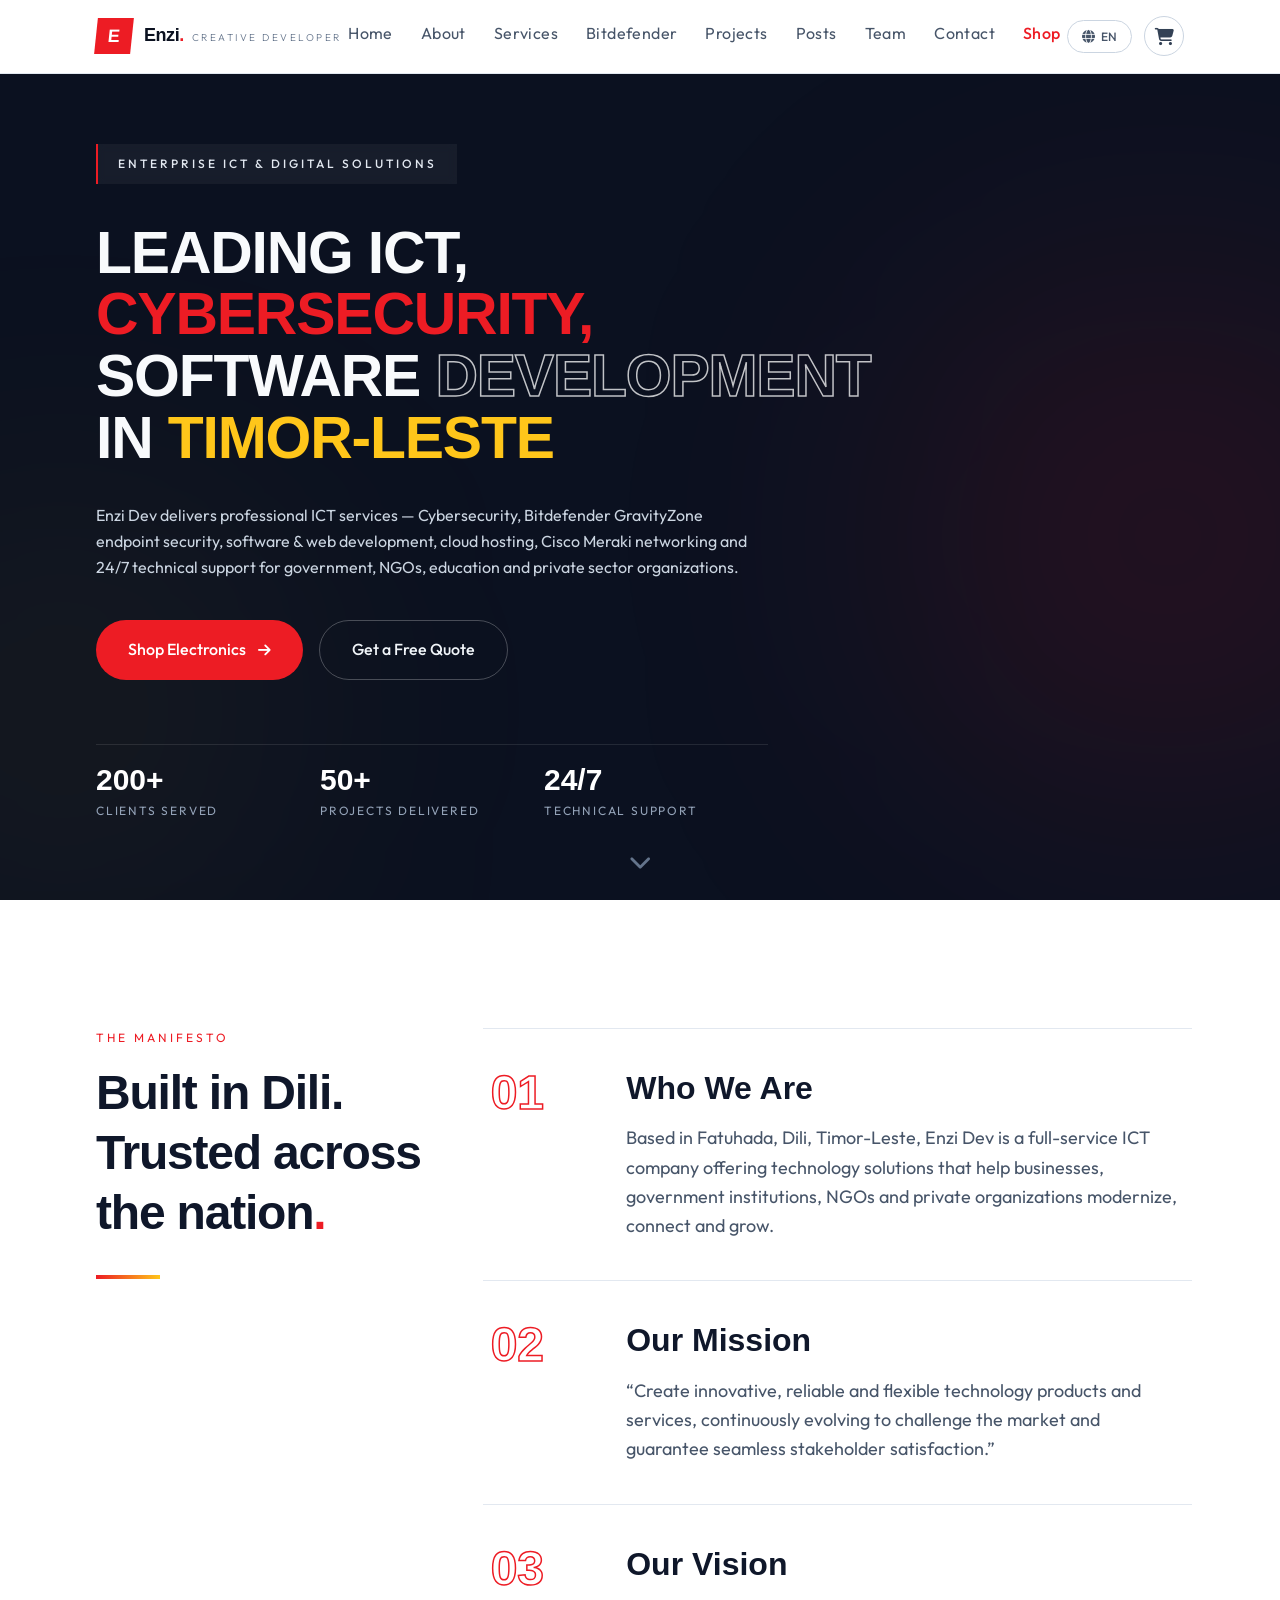
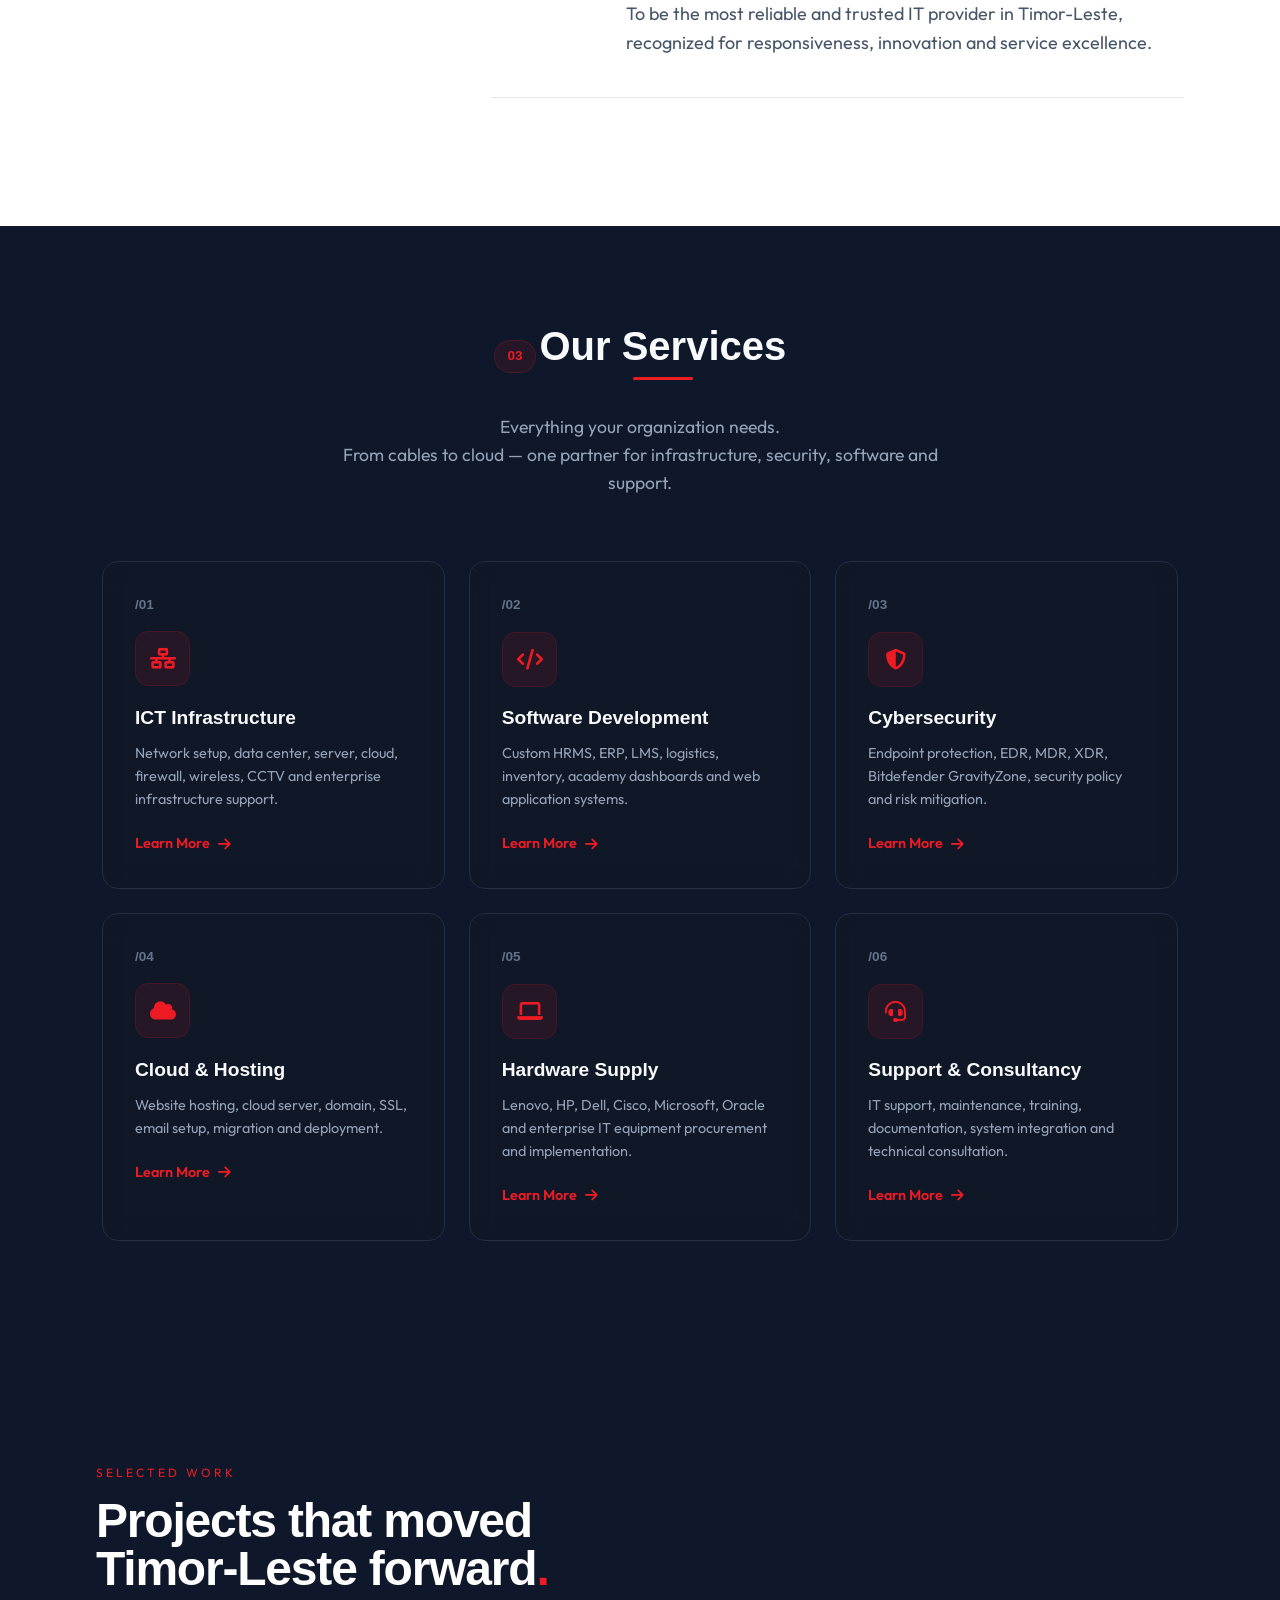
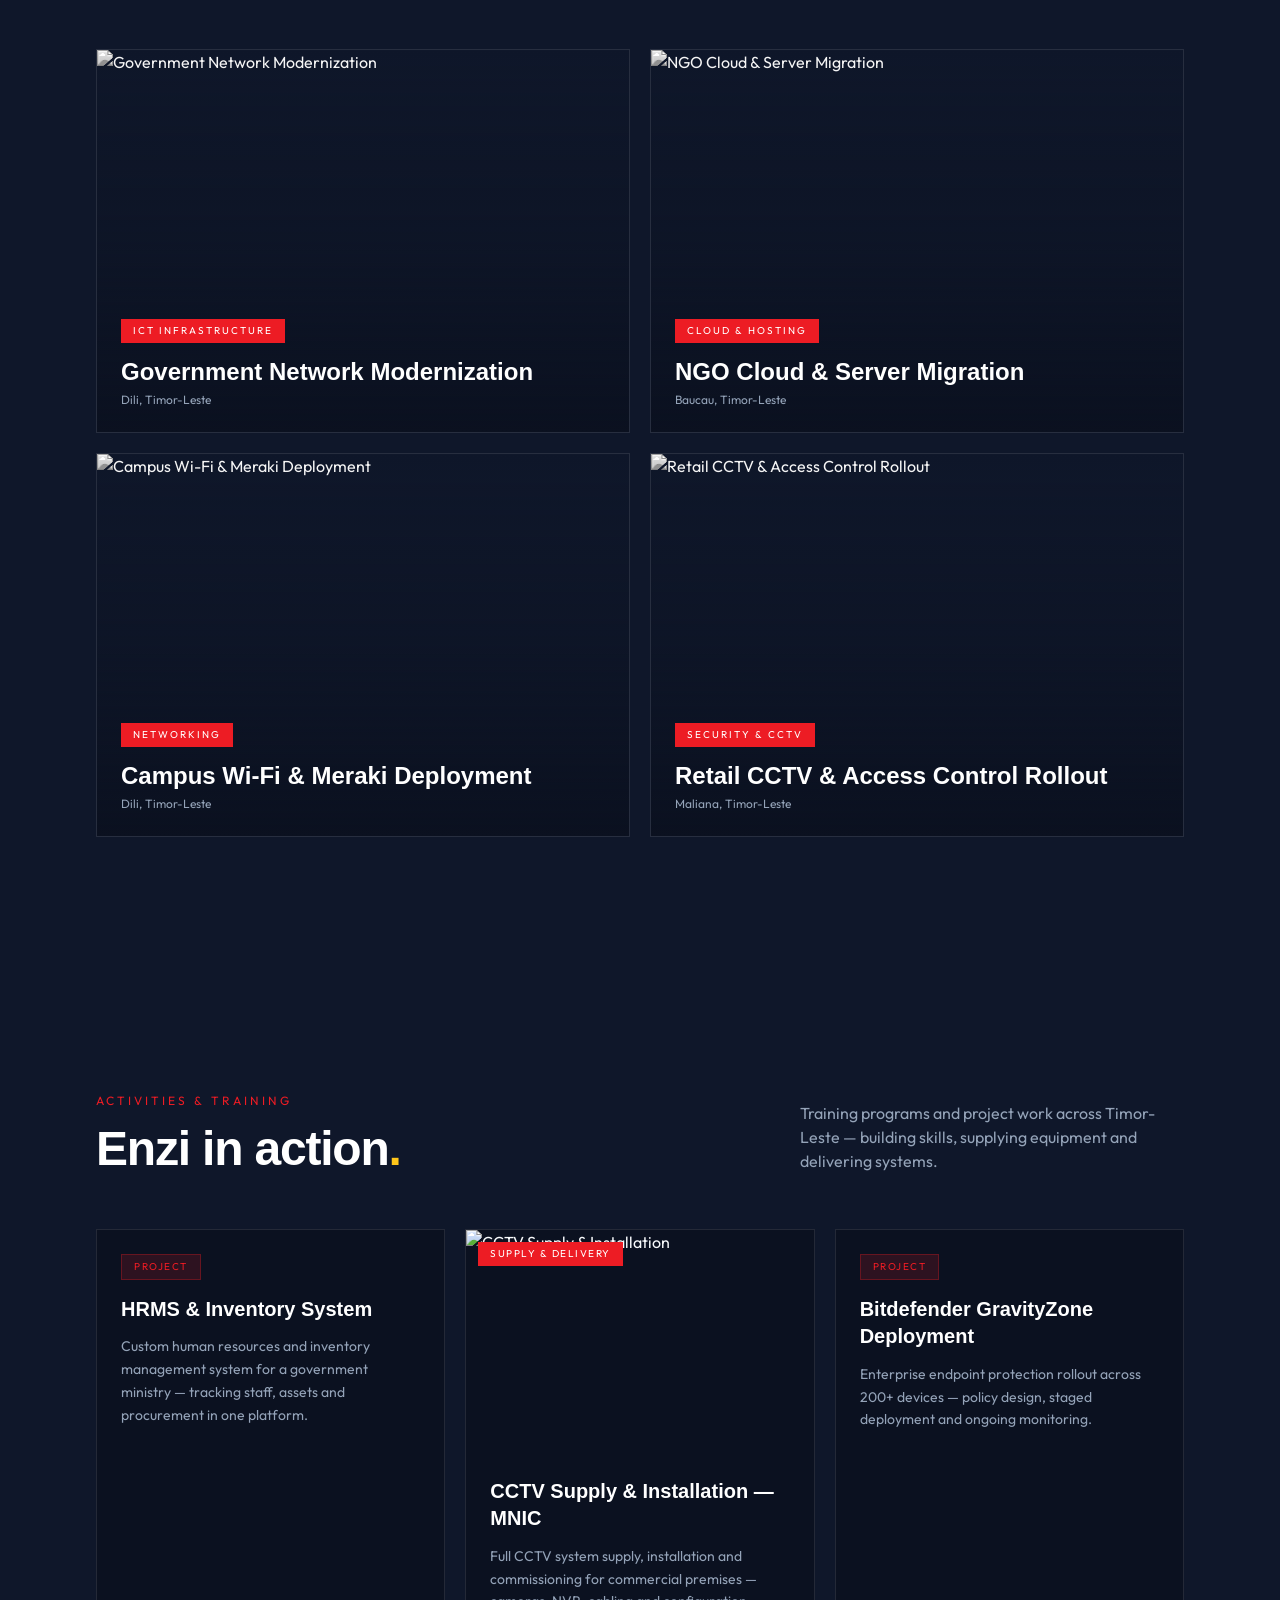
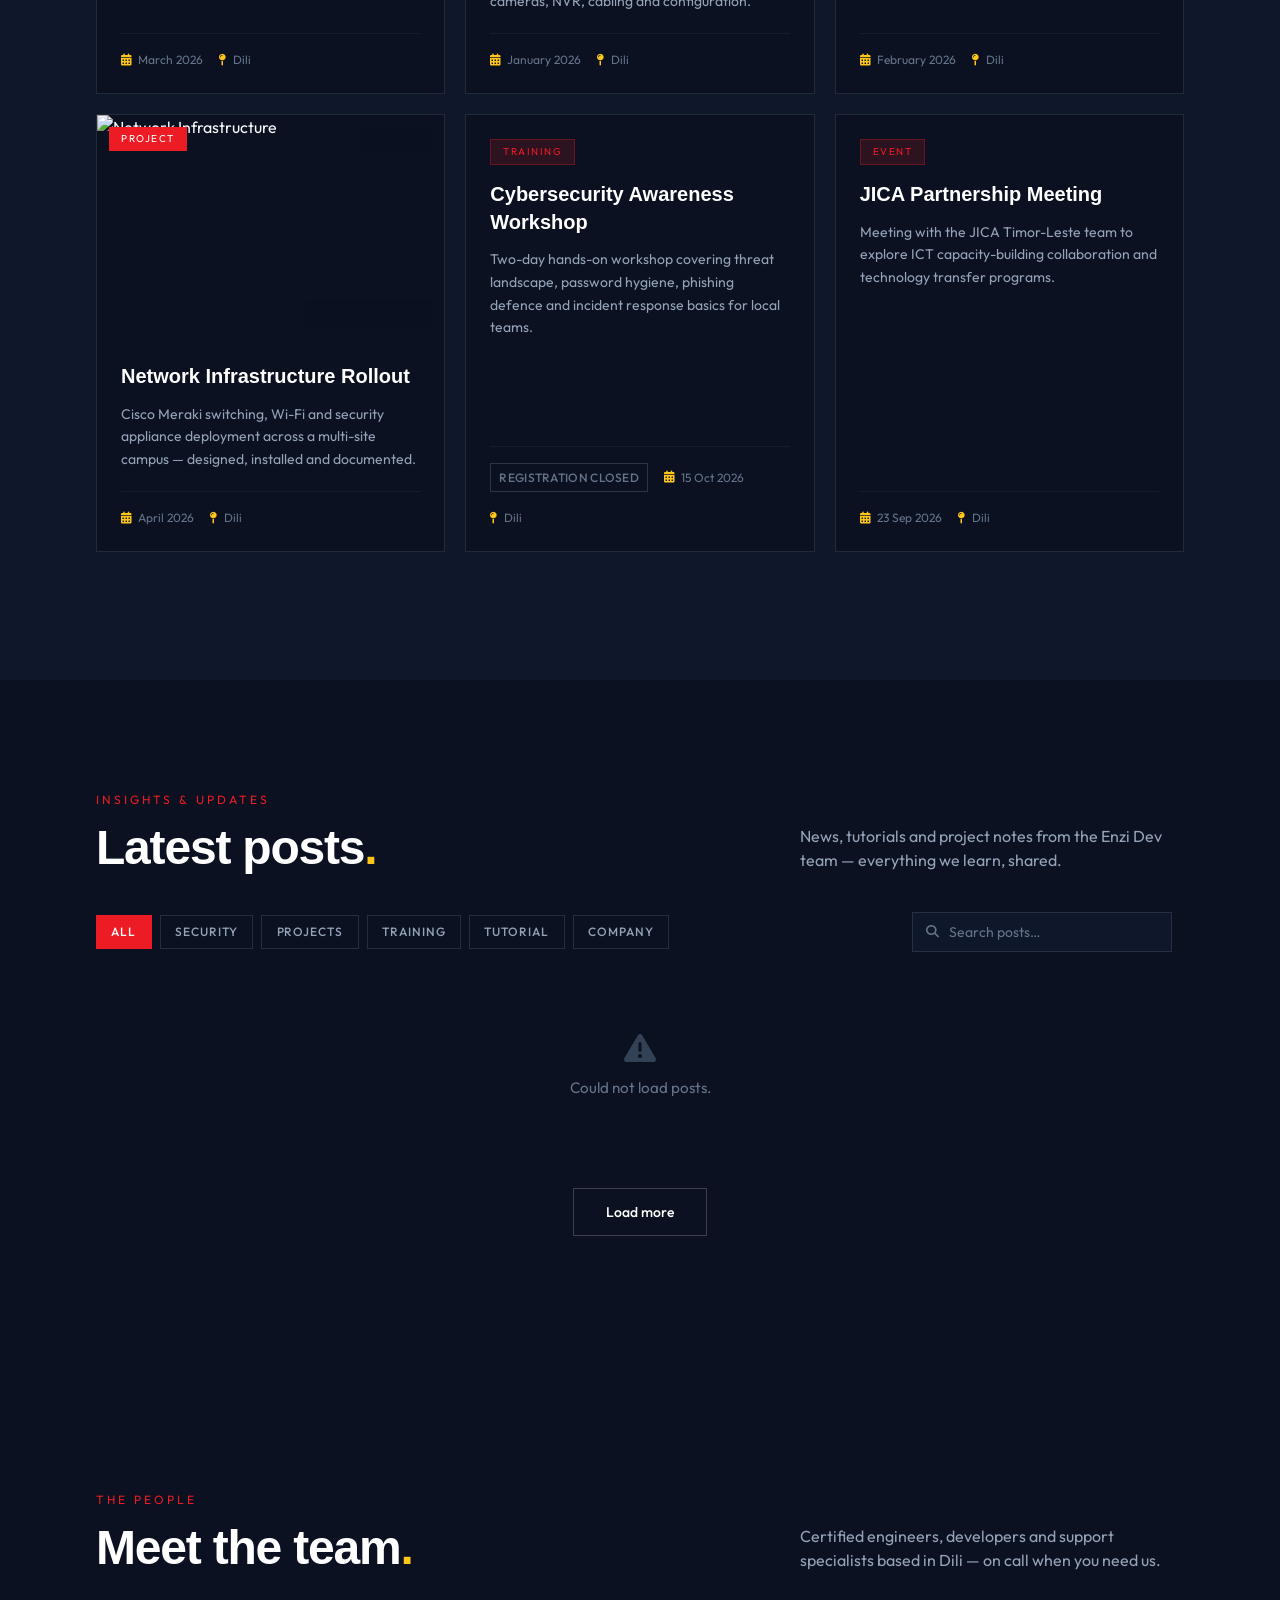
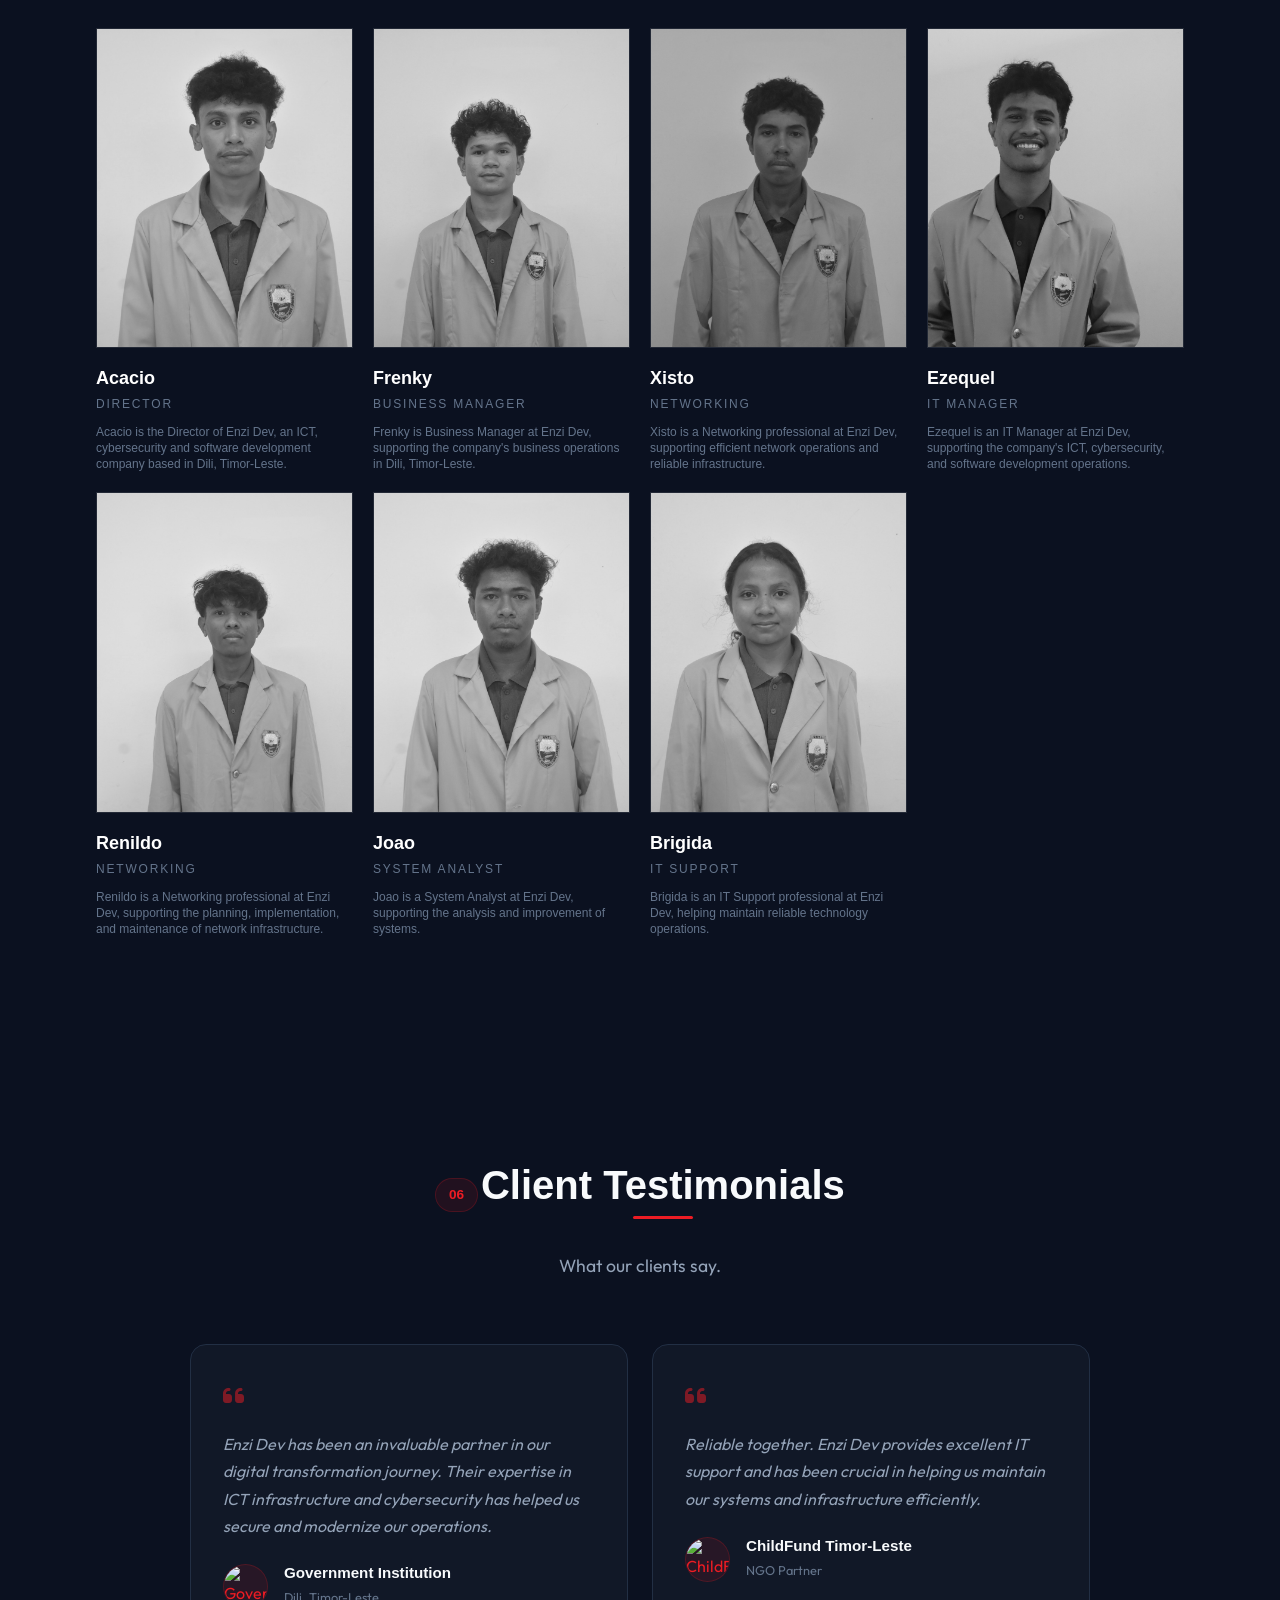
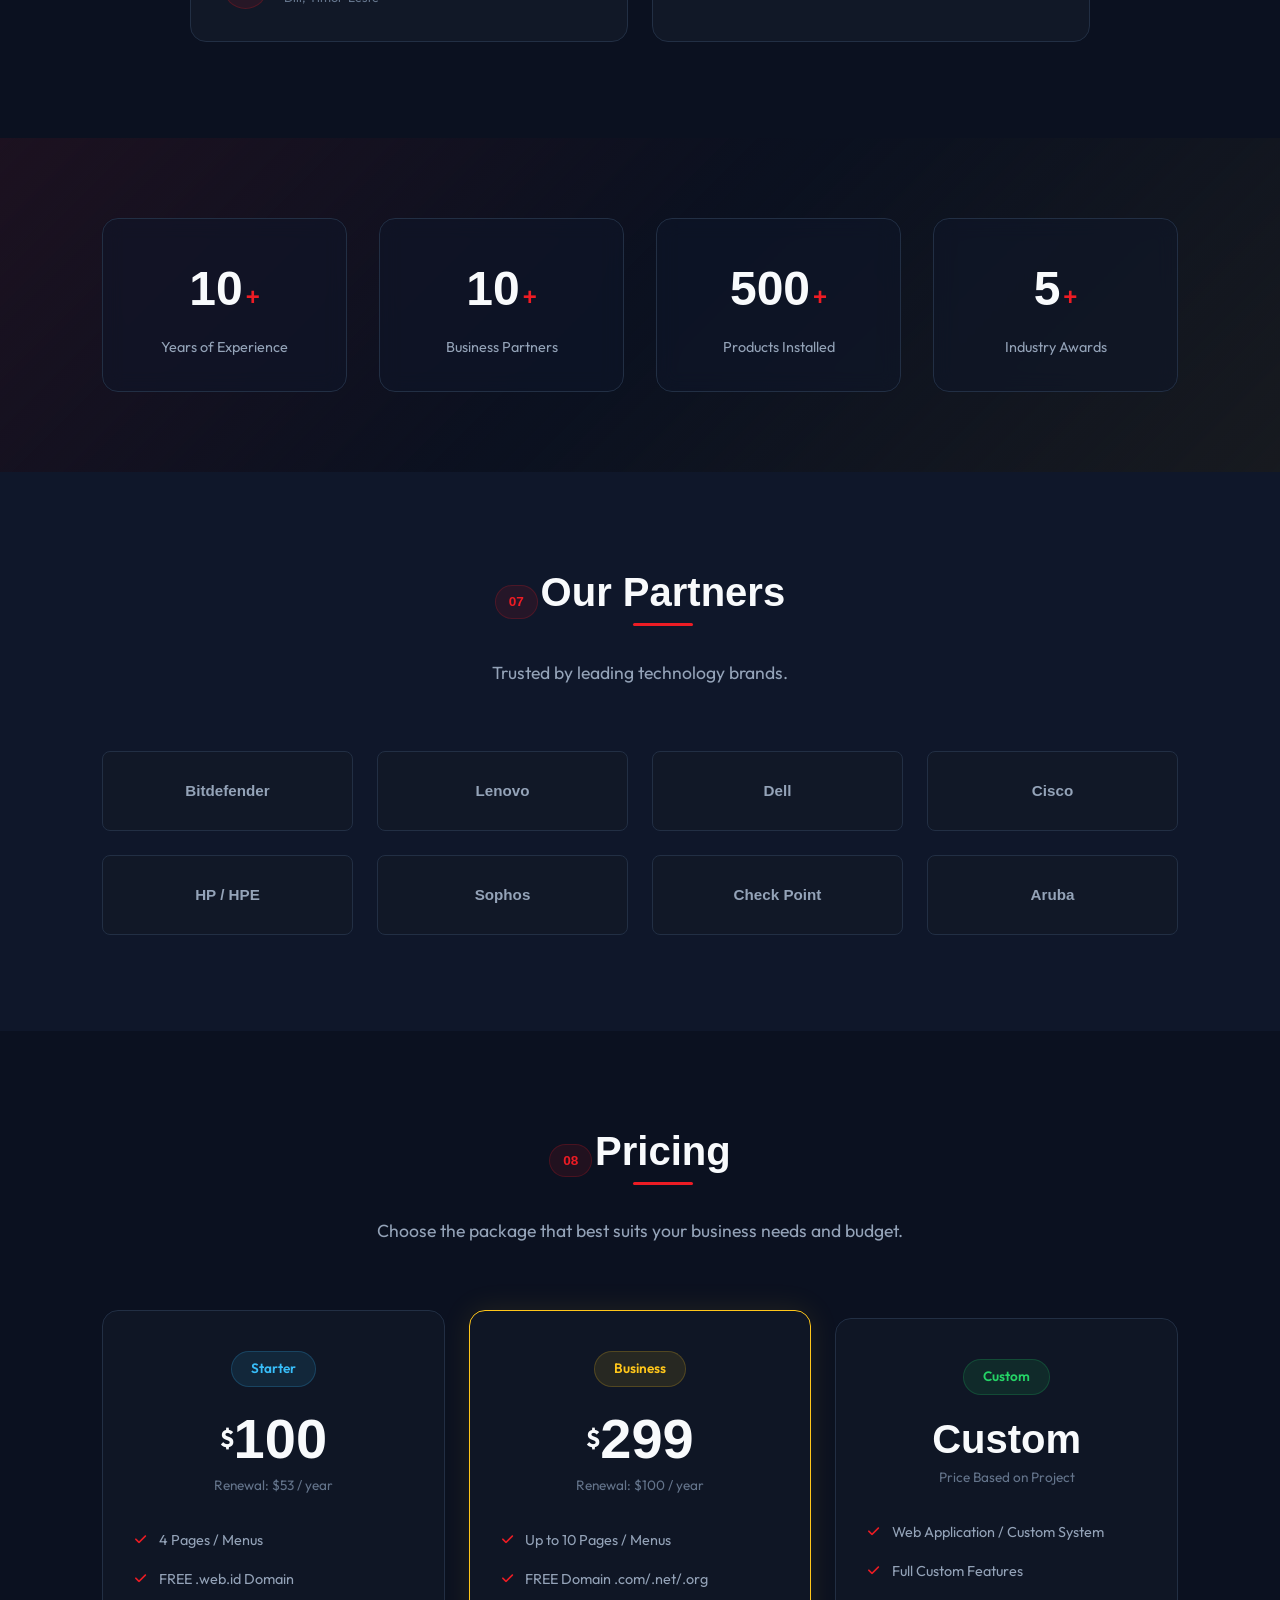
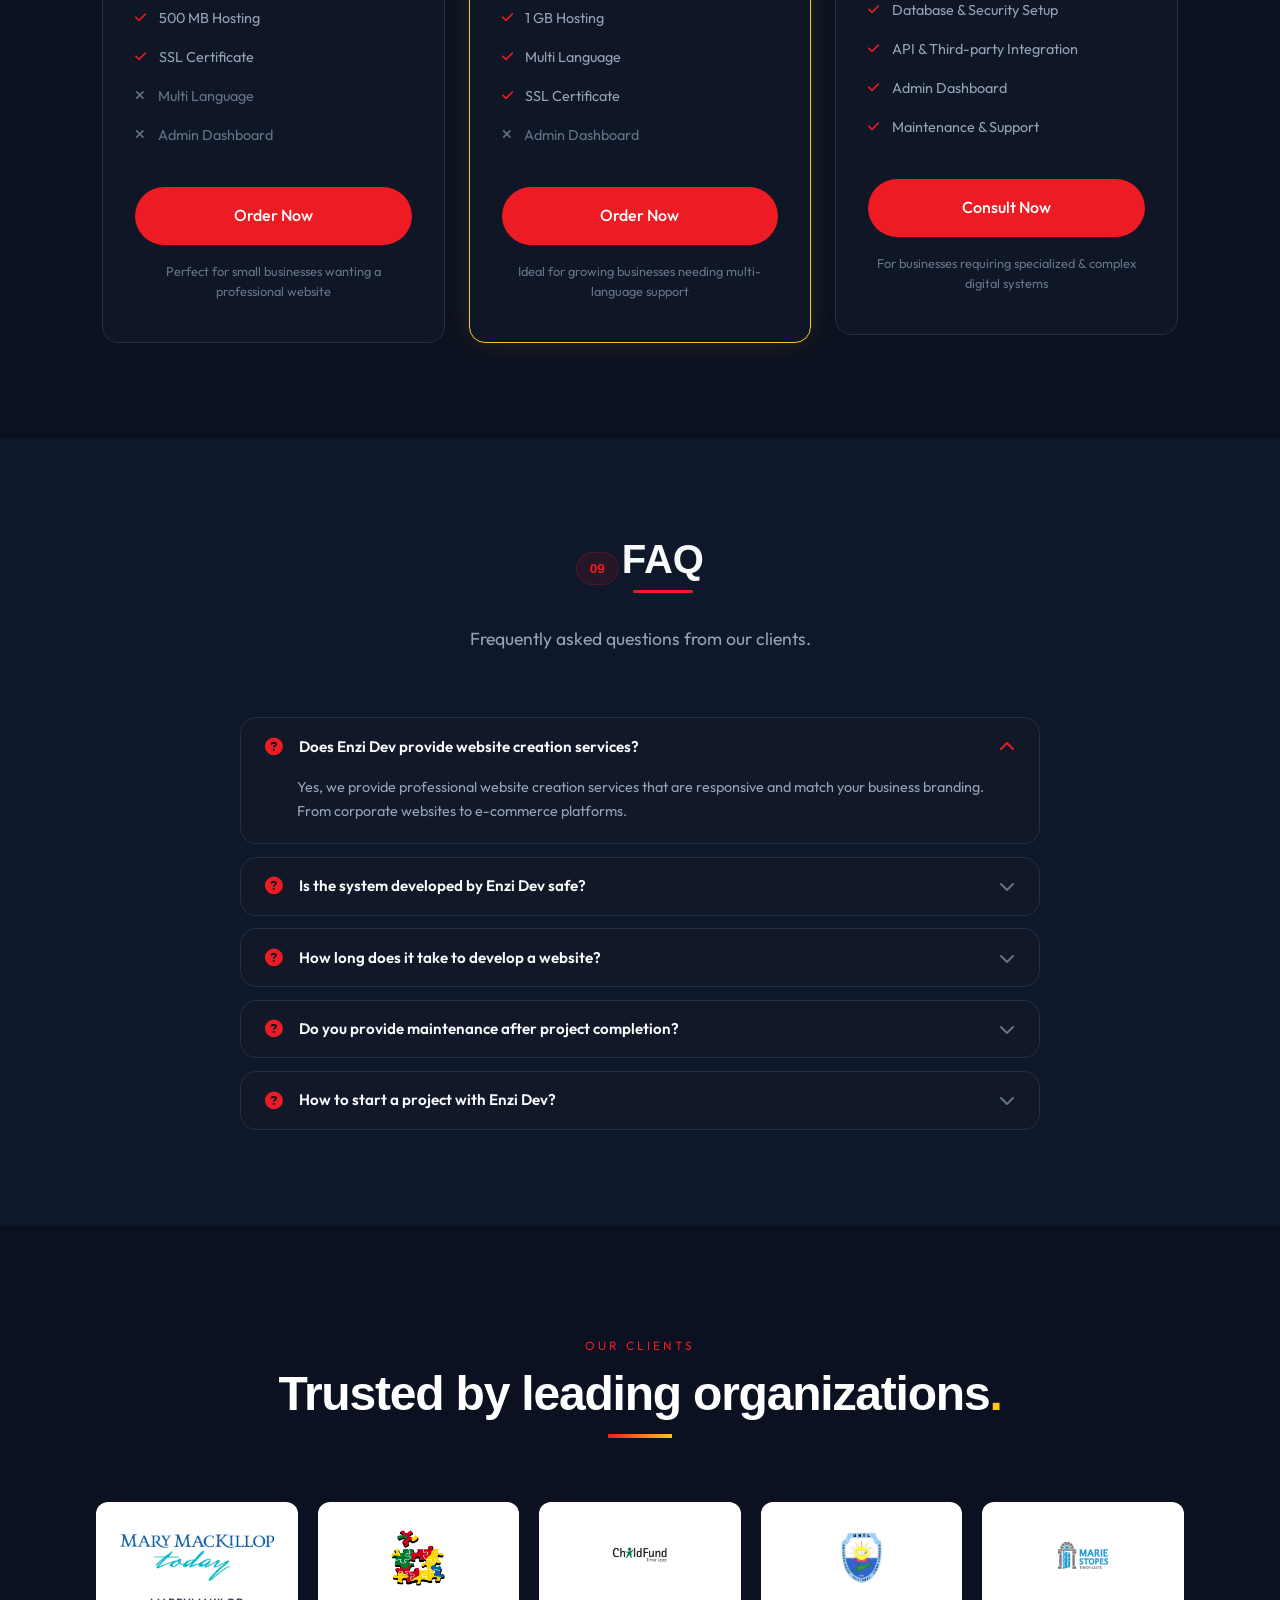
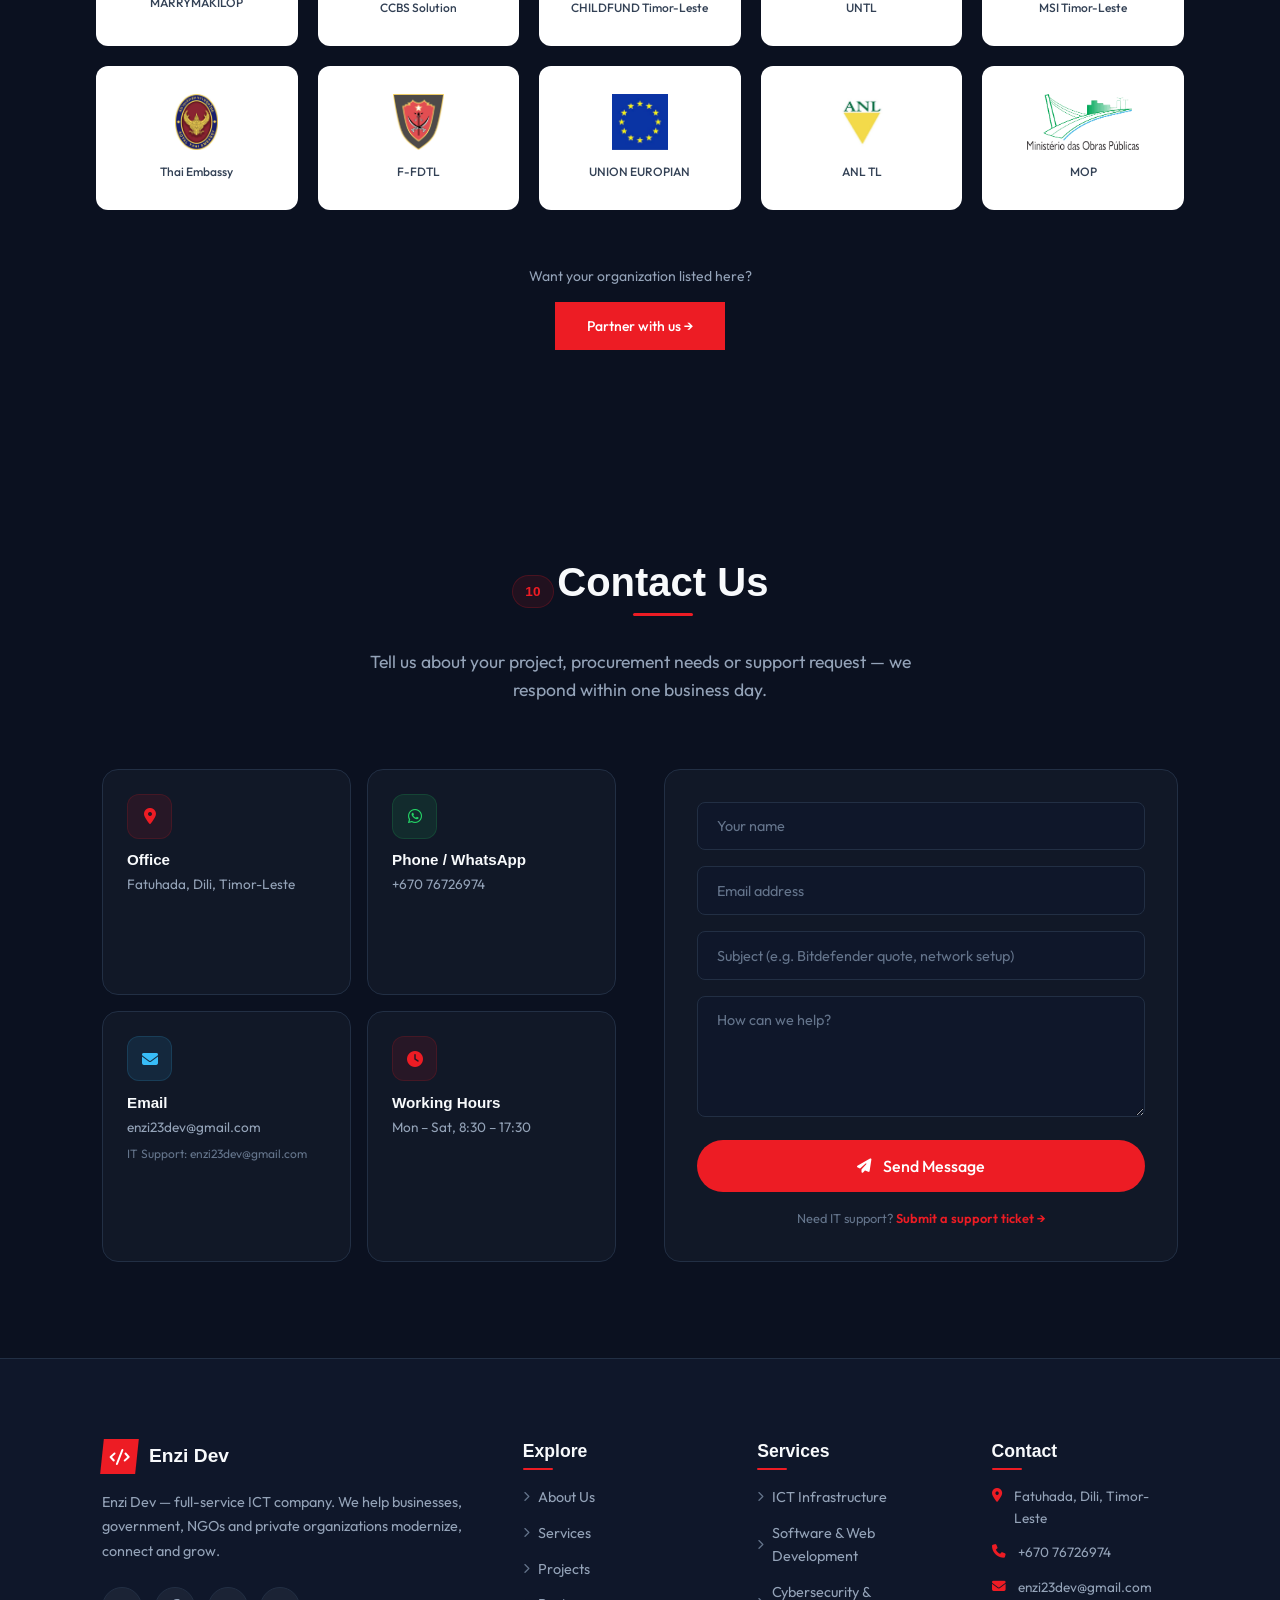
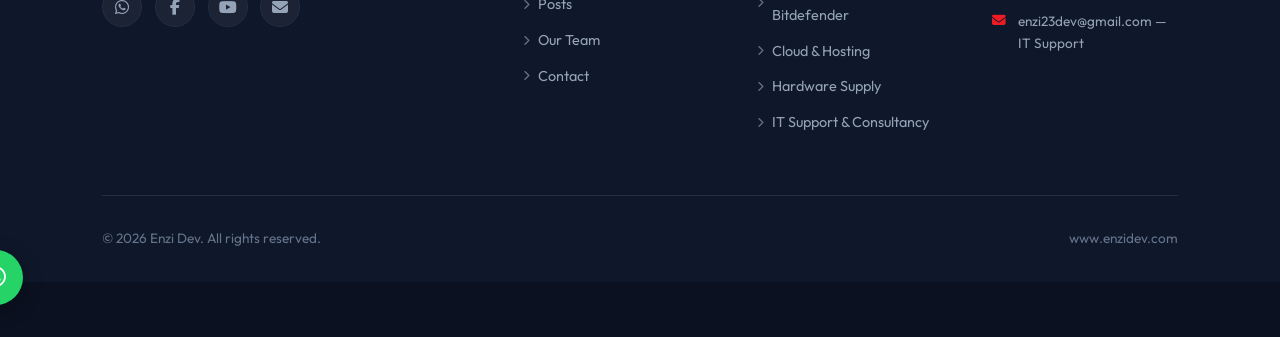
==== website/index.html @ 5b2c878c "feat: remove login/logout from Latest posts section - Drop Admin login button, Logout button, and lo" ====
<!DOCTYPE html>
<html lang="en">
<head>
  <meta charset="utf-8">
  <meta name="viewport" content="width=device-width, initial-scale=1.0">
  <meta name="theme-color" content="#0B1120">
  <meta name="description" content="Enzi Dev — ICT, Cybersecurity, Software Development & Digital Solutions company.">
  
  <!-- Open Graph / Facebook -->
  <meta property="og:type" content="website">
  <meta property="og:url" content="https://www.enzidev.com/">
  <meta property="og:title" content="Enzi Dev — ICT & Cybersecurity Solutions">
  <meta property="og:description" content="Enterprise ICT, Cybersecurity, Software Development & Digital Solutions for government, NGOs, and private organizations.">
  <meta property="og:image" content="images/Enzi.png">

  <!-- Twitter -->
  <meta name="twitter:card" content="summary_large_image">
  <meta name="twitter:url" content="https://www.enzidev.com/">
  <meta name="twitter:title" content="Enzi Dev — ICT & Cybersecurity Solutions">
  <meta name="twitter:description" content="Enterprise ICT, Cybersecurity, Software Development & Digital Solutions.">
  <meta name="twitter:image" content="images/Enzi.png">

  <title>Enzi Dev</title>
  <link rel="icon" href="favicon.svg" type="image/svg+xml">

  <!-- Fonts -->
  <link rel="preconnect" href="https://api.fontshare.com">
  <link href="https://api.fontshare.com/v2/css?f[]=clash-display@400,500,600,700&display=swap" rel="stylesheet">
  <link rel="preconnect" href="https://fonts.googleapis.com">
  <link rel="preconnect" href="https://fonts.gstatic.com" crossorigin>
  <link href="https://fonts.googleapis.com/css2?family=Outfit:wght@300;400;500;600;700&display=swap" rel="stylesheet">

  <!-- Font Awesome -->
  <link rel="stylesheet" href="https://cdnjs.cloudflare.com/ajax/libs/font-awesome/6.4.2/css/all.min.css">

  <!-- Main CSS -->
  <link href="css/style.css" rel="stylesheet">
  
  <!-- Lenis Smooth Scroll -->
  <link rel="stylesheet" href="https://unpkg.com/lenis@1.1.13/dist/lenis.css">
</head>
<body>

  <!-- Header -->
  <header class="header" id="header">
    <div class="nav-inner">
      <a href="#home" class="logo">
        <div class="logo-mark">E</div>
        <div class="logo-wordmark">
          <span class="logo-name">Enzi<span class="logo-dot">.</span></span>
          <span class="logo-tag">Creative Developer</span>
        </div>
      </a>
      <nav class="nav-menu">
        <a href="#home" class="nav-link" data-i18n="nav.home">Home</a>
        <a href="#about" class="nav-link" data-i18n="nav.about">About</a>
        <a href="#services" class="nav-link" data-i18n="nav.services">Services</a>
        <a href="#services" class="nav-link" data-i18n="nav.bitdefender">Bitdefender</a>
        <a href="#projects" class="nav-link" data-i18n="nav.projects">Projects</a>
        <a href="#posts" class="nav-link" data-i18n="nav.posts">Posts</a>
        <a href="#team" class="nav-link" data-i18n="nav.team">Team</a>
        <a href="#contact" class="nav-link" data-i18n="nav.contact">Contact</a>
        <a href="#pricing" class="nav-link nav-link-red" data-i18n="nav.shop">Shop</a>
      </nav>
      <div class="nav-actions">
        <button class="lang-pill" id="lang-toggle" aria-label="Toggle language">
          <i class="fas fa-globe"></i>
          <span id="lang-code">EN</span>
        </button>
        <a href="#pricing" class="nav-circle" aria-label="Cart">
          <i class="fas fa-shopping-cart"></i>
        </a>
        <button class="nav-circle nav-hamburger" id="mobile-toggle" aria-label="Menu">
          <i class="fas fa-bars"></i>
        </button>
      </div>
    </div>
    <div class="mobile-panel" id="nav-list">
      <div class="mobile-panel-inner">
        <a href="#home" class="mobile-link" data-i18n="nav.home">Home</a>
        <a href="#about" class="mobile-link" data-i18n="nav.about">About</a>
        <a href="#services" class="mobile-link" data-i18n="nav.services">Services</a>
        <a href="#services" class="mobile-link" data-i18n="nav.bitdefender">Bitdefender</a>
        <a href="#projects" class="mobile-link" data-i18n="nav.projects">Projects</a>
        <a href="#posts" class="mobile-link" data-i18n="nav.posts">Posts</a>
        <a href="#team" class="mobile-link" data-i18n="nav.team">Team</a>
        <a href="#contact" class="mobile-link" data-i18n="nav.contact">Contact</a>
        <a href="#pricing" class="mobile-link" data-i18n="nav.shop">Shop</a>
        <button class="mobile-lang" id="mobile-lang-toggle">
          <i class="fas fa-globe"></i>
          <span data-i18n="nav.language">English</span>
        </button>
        <div class="mobile-actions">
          <a href="#projects" class="mobile-action-card mobile-action-red">
            <i class="fas fa-diagram-project"></i>
            <span data-i18n="nav.projects">Projects</span>
          </a>
          <a href="#contact" class="mobile-action-card mobile-action-dark">
            <i class="fas fa-headset"></i>
            <span data-i18n="nav.contact">Contact</span>
          </a>
          <a href="https://wa.me/67076726974" target="_blank" rel="noopener noreferrer" class="mobile-action-card mobile-action-gold mobile-action-full">
            <i class="fas fa-comments"></i>
            <span data-i18n="nav.whatsapp">Chat WhatsApp</span>
          </a>
        </div>
      </div>
    </div>
  </header>

  <!-- Hero Section -->
  <section class="hero" id="home">
    <div class="hero-bg">
      <img src="https://images.pexels.com/photos/37730211/pexels-photo-37730211.jpeg?auto=compress&cs=tinysrgb&w=1600" alt="Server infrastructure" class="hero-bg-img">
      <div class="hero-overlay-v"></div>
      <div class="hero-overlay-h"></div>
      <div class="hero-orb hero-orb-1"></div>
      <div class="hero-orb hero-orb-2"></div>
    </div>
    <div class="hero-content-wrap">
      <div class="hero-content">
        <div class="hero-badge">
          <span data-i18n="hero.badge">Enterprise ICT & Digital Solutions</span>
        </div>
        <h1 class="hero-title" data-i18n-html="hero.title">
          <span class="hero-line-mask"><span class="hero-line">Leading ICT,</span></span>
          <span class="hero-line-mask"><span class="hero-line text-red">Cybersecurity,</span></span>
          <span class="hero-line-mask"><span class="hero-line">Software <span class="text-stroke">Development</span></span></span>
          <span class="hero-line-mask"><span class="hero-line">in <span class="text-gold">Timor-Leste</span></span></span>
        </h1>
        <p class="hero-subtitle" data-i18n="hero.subtitle">
          Enzi Dev delivers professional ICT services — Cybersecurity, Bitdefender GravityZone endpoint security, software & web development, cloud hosting, Cisco Meraki networking and 24/7 technical support for government, NGOs, education and private sector organizations.
        </p>
        <div class="btn-group">
          <a href="#services" class="btn btn-primary">
            <span data-i18n="hero.shop">Shop Electronics</span> <i class="fas fa-arrow-right"></i>
          </a>
          <a href="#contact" class="btn btn-outline">
            <span data-i18n="hero.quote">Get a Free Quote</span>
          </a>
        </div>
        <div class="hero-stats">
          <div class="stat-item">
            <div class="stat-number">200+</div>
            <div class="stat-label" data-i18n="hero.clients">Clients Served</div>
          </div>
          <div class="stat-item">
            <div class="stat-number">50+</div>
            <div class="stat-label" data-i18n="hero.projects">Projects Delivered</div>
          </div>
          <div class="stat-item">
            <div class="stat-number">24/7</div>
            <div class="stat-label" data-i18n="hero.support">Technical Support</div>
          </div>
        </div>
      </div>
    </div>
    <button class="hero-scroll" aria-label="Scroll down">
      <i class="fas fa-chevron-down"></i>
    </button>
  </section>

  <!-- About Section -->
  <section class="section-about" id="about">
    <div class="about-container">
      <div class="about-grid">
        <div class="about-left">
          <div class="about-sticky" data-animate="fade-up" data-delay="0">
            <p class="about-label" data-i18n="about.label">The Manifesto</p>
            <h2 class="about-heading">
              <span data-i18n="about.title1">Built in Dili.</span><br>
              <span data-i18n="about.title2">Trusted across</span><br>
              <span data-i18n="about.title3">the nation</span><span class="text-red">.</span>
            </h2>
            <div class="about-gradient-line"></div>
          </div>
        </div>
        <div class="about-right">
          <div class="about-chapter" data-animate="fade-up" data-delay="0">
            <span class="about-number">01</span>
            <div class="about-chapter-content">
              <h3 data-i18n="about.ch1title">Who We Are</h3>
              <p data-i18n="about.ch1body">Based in Fatuhada, Dili, Timor-Leste, Enzi Dev is a full-service ICT company offering technology solutions that help businesses, government institutions, NGOs and private organizations modernize, connect and grow.</p>
            </div>
          </div>
          <div class="about-chapter" data-animate="fade-up" data-delay="80">
            <span class="about-number">02</span>
            <div class="about-chapter-content">
              <h3 data-i18n="about.ch2title">Our Mission</h3>
              <p data-i18n="about.ch2body">“Create innovative, reliable and flexible technology products and services, continuously evolving to challenge the market and guarantee seamless stakeholder satisfaction.”</p>
            </div>
          </div>
          <div class="about-chapter" data-animate="fade-up" data-delay="160">
            <span class="about-number">03</span>
            <div class="about-chapter-content">
              <h3 data-i18n="about.ch3title">Our Vision</h3>
              <p data-i18n="about.ch3body">To be the most reliable and trusted IT provider in Timor-Leste, recognized for responsiveness, innovation and service excellence.</p>
            </div>
          </div>
          <div class="about-closing-rule"></div>
        </div>
      </div>
    </div>
  </section>

  <!-- Services Section -->
  <section class="section section-alt" id="services">
    <div class="container">
      <div class="section-header">
        <div class="section-badge">03</div>
        <h2 class="section-title" data-i18n="services.title">Our Services</h2>
        <p class="section-subtitle" data-i18n="services.subtitle">Everything your organization needs.<br>From cables to cloud — one partner for infrastructure, security, software and support.</p>
      </div>
      <div class="services-grid">
        <div class="service-card spotlight-card">
          <div class="service-number">/01</div>
          <div class="service-icon"><i class="fas fa-network-wired"></i></div>
          <h3>ICT Infrastructure</h3>
          <p>Network setup, data center, server, cloud, firewall, wireless, CCTV and enterprise infrastructure support.</p>
          <a href="#contact" class="service-link">Learn More <i class="fas fa-arrow-right"></i></a>
        </div>
        <div class="service-card spotlight-card">
          <div class="service-number">/02</div>
          <div class="service-icon"><i class="fas fa-code"></i></div>
          <h3>Software Development</h3>
          <p>Custom HRMS, ERP, LMS, logistics, inventory, academy dashboards and web application systems.</p>
          <a href="#contact" class="service-link">Learn More <i class="fas fa-arrow-right"></i></a>
        </div>
        <div class="service-card spotlight-card">
          <div class="service-number">/03</div>
          <div class="service-icon"><i class="fas fa-shield-halved"></i></div>
          <h3>Cybersecurity</h3>
          <p>Endpoint protection, EDR, MDR, XDR, Bitdefender GravityZone, security policy and risk mitigation.</p>
          <a href="#contact" class="service-link">Learn More <i class="fas fa-arrow-right"></i></a>
        </div>
        <div class="service-card spotlight-card">
          <div class="service-number">/04</div>
          <div class="service-icon"><i class="fas fa-cloud"></i></div>
          <h3>Cloud & Hosting</h3>
          <p>Website hosting, cloud server, domain, SSL, email setup, migration and deployment.</p>
          <a href="#contact" class="service-link">Learn More <i class="fas fa-arrow-right"></i></a>
        </div>
        <div class="service-card spotlight-card">
          <div class="service-number">/05</div>
          <div class="service-icon"><i class="fas fa-laptop"></i></div>
          <h3>Hardware Supply</h3>
          <p>Lenovo, HP, Dell, Cisco, Microsoft, Oracle and enterprise IT equipment procurement and implementation.</p>
          <a href="#contact" class="service-link">Learn More <i class="fas fa-arrow-right"></i></a>
        </div>
        <div class="service-card spotlight-card">
          <div class="service-number">/06</div>
          <div class="service-icon"><i class="fas fa-headset"></i></div>
          <h3>Support & Consultancy</h3>
          <p>IT support, maintenance, training, documentation, system integration and technical consultation.</p>
          <a href="#contact" class="service-link">Learn More <i class="fas fa-arrow-right"></i></a>
        </div>
      </div>
    </div>
  </section>

  <!-- Projects Section -->
  <section class="section-projects" id="projects">
    <div class="projects-container">
      <div class="projects-header" data-animate="fade-up" data-delay="0">
        <p class="projects-label" data-i18n="projects.label">Selected Work</p>
        <h2 class="projects-title">
          <span data-i18n="projects.title1">Projects that moved</span><br>
          <span data-i18n="projects.title2">Timor-Leste forward</span><span class="text-red">.</span>
        </h2>
      </div>
      <div class="projects-grid">
        <div class="project-card" data-animate="fade-up" data-delay="0">
          <img src="https://images.unsplash.com/photo-1558494949-ef010cbdcc31?auto=format&fit=crop&w=900&q=80" alt="Government Network Modernization" class="project-img" loading="lazy">
          <div class="project-gradient"></div>
          <div class="project-content">
            <div class="project-info">
              <span class="project-tag">ICT Infrastructure</span>
              <h3>Government Network Modernization</h3>
              <p class="project-location">Dili, Timor-Leste</p>
            </div>
            <span class="project-arrow"><i class="fas fa-arrow-up-right-from-square"></i></span>
          </div>
        </div>
        <div class="project-card" data-animate="fade-up" data-delay="100">
          <img src="https://images.unsplash.com/photo-1551434678-e076c223a692?auto=format&fit=crop&w=900&q=80" alt="NGO Cloud & Server Migration" class="project-img" loading="lazy">
          <div class="project-gradient"></div>
          <div class="project-content">
            <div class="project-info">
              <span class="project-tag">Cloud & Hosting</span>
              <h3>NGO Cloud & Server Migration</h3>
              <p class="project-location">Baucau, Timor-Leste</p>
            </div>
            <span class="project-arrow"><i class="fas fa-arrow-up-right-from-square"></i></span>
          </div>
        </div>
        <div class="project-card" data-animate="fade-up" data-delay="0">
          <img src="https://images.unsplash.com/photo-1510519138101-570d1dca3d66?auto=format&fit=crop&w=900&q=80" alt="Campus Wi-Fi & Meraki Deployment" class="project-img" loading="lazy">
          <div class="project-gradient"></div>
          <div class="project-content">
            <div class="project-info">
              <span class="project-tag">Networking</span>
              <h3>Campus Wi-Fi & Meraki Deployment</h3>
              <p class="project-location">Dili, Timor-Leste</p>
            </div>
            <span class="project-arrow"><i class="fas fa-arrow-up-right-from-square"></i></span>
          </div>
        </div>
        <div class="project-card" data-animate="fade-up" data-delay="100">
          <img src="https://images.pexels.com/photos/430208/pexels-photo-430208.jpeg?auto=compress&cs=tinysrgb&w=900" alt="Retail CCTV & Access Control Rollout" class="project-img" loading="lazy">
          <div class="project-gradient"></div>
          <div class="project-content">
            <div class="project-info">
              <span class="project-tag">Security & CCTV</span>
              <h3>Retail CCTV & Access Control Rollout</h3>
              <p class="project-location">Maliana, Timor-Leste</p>
            </div>
            <span class="project-arrow"><i class="fas fa-arrow-up-right-from-square"></i></span>
          </div>
        </div>
      </div>
    </div>
  </section>

  <!-- Activities Section (kinos "in action" exact) -->
  <section class="section-activities" id="activities">
    <div class="activities-container">
      <div class="activities-header">
        <div class="activities-header-left" data-animate="fade-up" data-delay="0">
          <p class="activities-label" data-i18n="activities.label">Activities &amp; Training</p>
          <h2 class="activities-title">
            <span data-i18n="activities.title">Enzi in action</span><span class="text-gold">.</span>
          </h2>
        </div>
        <div class="activities-header-right" data-animate="fade-up" data-delay="100">
          <p data-i18n="activities.sub">Training programs and project work across Timor-Leste — building skills, supplying equipment and delivering systems.</p>
        </div>
      </div>
      <div class="activities-grid">
        <!-- Card 1: no image -->
        <article class="activity-card" data-animate="fade-up" data-delay="0">
          <div class="activity-body">
            <span class="activity-kind-inline">Project</span>
            <h3>HRMS &amp; Inventory System</h3>
            <p class="activity-desc">Custom human resources and inventory management system for a government ministry — tracking staff, assets and procurement in one platform.</p>
            <div class="activity-meta">
              <div class="activity-meta-items">
                <span class="activity-meta-item"><i class="fas fa-calendar-days"></i> March 2026</span>
                <span class="activity-meta-item"><i class="fas fa-map-pin"></i> Dili</span>
              </div>
            </div>
          </div>
        </article>

        <!-- Card 2: with image -->
        <article class="activity-card" data-animate="fade-up" data-delay="80">
          <div class="activity-media">
            <img src="https://images.pexels.com/photos/430208/pexels-photo-430208.jpeg?auto=compress&cs=tinysrgb&w=900" alt="CCTV Supply & Installation" loading="lazy">
            <span class="activity-kind-badge">Supply &amp; Delivery</span>
          </div>
          <div class="activity-body">
            <h3>CCTV Supply &amp; Installation — MNIC</h3>
            <p class="activity-desc">Full CCTV system supply, installation and commissioning for commercial premises — cameras, NVR, cabling and configuration.</p>
            <div class="activity-meta">
              <div class="activity-meta-items">
                <span class="activity-meta-item"><i class="fas fa-calendar-days"></i> January 2026</span>
                <span class="activity-meta-item"><i class="fas fa-map-pin"></i> Dili</span>
              </div>
            </div>
          </div>
        </article>

        <!-- Card 3: no image -->
        <article class="activity-card" data-animate="fade-up" data-delay="160">
          <div class="activity-body">
            <span class="activity-kind-inline">Project</span>
            <h3>Bitdefender GravityZone Deployment</h3>
            <p class="activity-desc">Enterprise endpoint protection rollout across 200+ devices — policy design, staged deployment and ongoing monitoring.</p>
            <div class="activity-meta">
              <div class="activity-meta-items">
                <span class="activity-meta-item"><i class="fas fa-calendar-days"></i> February 2026</span>
                <span class="activity-meta-item"><i class="fas fa-map-pin"></i> Dili</span>
              </div>
            </div>
          </div>
        </article>

        <!-- Card 4: with image + gallery -->
        <article class="activity-card" data-animate="fade-up" data-delay="0">
          <div class="activity-media activity-media-gallery" onclick="openActivityGallery(0)">
            <img src="https://images.unsplash.com/photo-1558494949-ef010cbdcc31?auto=format&fit=crop&w=900&q=80" alt="Network Infrastructure" loading="lazy">
            <span class="activity-kind-badge">Project</span>
            <span class="activity-latest-badge" data-i18n="activities.latest">Latest</span>
            <button class="activity-gallery-btn" onclick="event.stopPropagation(); openActivityGallery(0)">
              <i class="fas fa-images"></i> <span data-i18n="activities.gallery">View gallery</span> (3)
            </button>
          </div>
          <div class="activity-body">
            <h3>Network Infrastructure Rollout</h3>
            <p class="activity-desc">Cisco Meraki switching, Wi-Fi and security appliance deployment across a multi-site campus — designed, installed and documented.</p>
            <div class="activity-meta">
              <div class="activity-meta-items">
                <span class="activity-meta-item"><i class="fas fa-calendar-days"></i> April 2026</span>
                <span class="activity-meta-item"><i class="fas fa-map-pin"></i> Dili</span>
              </div>
            </div>
          </div>
        </article>

        <!-- Card 5: Training with countdown + register -->
        <article class="activity-card" data-animate="fade-up" data-delay="80">
          <div class="activity-body">
            <span class="activity-kind-inline">Training</span>
            <h3>Cybersecurity Awareness Workshop</h3>
            <p class="activity-desc">Two-day hands-on workshop covering threat landscape, password hygiene, phishing defence and incident response basics for local teams.</p>
            <div class="activity-meta">
              <div class="activity-meta-items">
                <span class="activity-countdown activity-countdown-soon" data-countdown="2026-10-15">Starts in 21 days</span>
                <span class="activity-meta-item"><i class="fas fa-calendar-days"></i> 15 Oct 2026</span>
                <span class="activity-meta-item"><i class="fas fa-map-pin"></i> Dili</span>
              </div>
              <button class="activity-register-btn" onclick="openSignupModal('Cybersecurity Awareness Workshop')">
                <i class="fas fa-user-plus"></i> <span data-i18n="activities.register">Register</span>
              </button>
            </div>
          </div>
        </article>

        <!-- Card 6: no image -->
        <article class="activity-card" data-animate="fade-up" data-delay="160">
          <div class="activity-body">
            <span class="activity-kind-inline">Event</span>
            <h3>JICA Partnership Meeting</h3>
            <p class="activity-desc">Meeting with the JICA Timor-Leste team to explore ICT capacity-building collaboration and technology transfer programs.</p>
            <div class="activity-meta">
              <div class="activity-meta-items">
                <span class="activity-meta-item"><i class="fas fa-calendar-days"></i> 23 Sep 2026</span>
                <span class="activity-meta-item"><i class="fas fa-map-pin"></i> Dili</span>
              </div>
            </div>
          </div>
        </article>
      </div>
    </div>
  </section>

  <!-- Posts Section (dynamic feed) -->
  <section class="section-posts" id="posts">
    <div class="posts-container">
      <div class="posts-header">
        <div class="posts-header-left" data-animate="fade-up" data-delay="0">
          <p class="posts-label" data-i18n="posts.label">Insights &amp; Updates</p>
          <h2 class="posts-title">
            <span data-i18n="posts.title">Latest posts</span><span class="text-gold">.</span>
          </h2>
        </div>
        <div class="posts-header-right" data-animate="fade-up" data-delay="100">
          <p data-i18n="posts.sub">News, tutorials and project notes from the Enzi Dev team — everything we learn, shared.</p>
        </div>
      </div>
      <div class="posts-toolbar" data-animate="fade-up" data-delay="0">
        <div class="posts-filters" id="postsFilters" role="tablist" aria-label="Post categories"></div>
        <div class="posts-toolbar-right">
          <div class="posts-search-wrap">
            <i class="fas fa-search"></i>
            <input type="search" id="postsSearch" class="posts-search" data-i18n-placeholder="posts.search" placeholder="Search posts…" autocomplete="off">
          </div>
          <div class="posts-admin-bar" id="postsAdminBar">
            <span class="posts-admin-user" id="postsAdminUser" hidden></span>
            <button type="button" class="posts-admin-btn posts-admin-new" id="postsNewBtn" hidden>
              <i class="fas fa-plus"></i> <span data-i18n="posts.newPost">New post</span>
            </button>
          </div>
        </div>
      </div>
      <div class="posts-grid" id="postsGrid" aria-live="polite"></div>
      <div class="posts-empty" id="postsEmpty" hidden>
        <i class="fas fa-newspaper"></i>
        <p data-i18n="posts.empty">No posts match your filters.</p>
      </div>
      <div class="posts-more-wrap">
        <button type="button" class="posts-more-btn" id="postsMoreBtn" data-i18n="posts.loadMore">Load more</button>
      </div>
      <p class="posts-count" id="postsCount"></p>
    </div>
  </section>

  <!-- Team Section (kinos exact) -->
  <section class="section-team" id="team">
    <div class="team-container">
      <div class="team-header">
        <div class="team-header-left" data-animate="fade-up" data-delay="0">
          <p class="team-label" data-i18n="team.label">The People</p>
          <h2 class="team-title">
            <span data-i18n="team.title">Meet the team</span><span class="text-gold">.</span>
          </h2>
        </div>
        <div class="team-header-right" data-animate="fade-up" data-delay="100">
          <p data-i18n="team.sub">Certified engineers, developers and support specialists based in Dili — on call when you need us.</p>
        </div>
      </div>
      <div class="team-grid">
        <button type="button" class="team-member" data-animate="fade-up" data-delay="0" onclick="openTeamModal(this)" data-name="Acacio" data-role="Director" data-bio="Acacio is the Director of Enzi Dev, an ICT, cybersecurity and software development company based in Dili, Timor-Leste." data-photo="images/team/Acacio.jpg" data-email="enzi23dev@gmail.com" data-phone="+670 76726974">
          <div class="team-photo-frame">
            <img src="images/team/Acacio.jpg" alt="Acacio" class="team-photo" loading="lazy">
            <div class="team-photo-bar"></div>
            <div class="team-photo-overlay"><span class="team-view-chip" data-i18n="team.viewProfile">View profile</span></div>
          </div>
          <h3>Acacio</h3>
          <p class="team-role">Director</p>
          <p class="team-bio">Acacio is the Director of Enzi Dev, an ICT, cybersecurity and software development company based in Dili, Timor-Leste.</p>
        </button>
        <button type="button" class="team-member" data-animate="fade-up" data-delay="80" onclick="openTeamModal(this)" data-name="Frenky" data-role="Business Manager" data-bio="Frenky is Business Manager at Enzi Dev, supporting the company's business operations in Dili, Timor-Leste." data-photo="images/team/Frenky.jpg" data-email="enzi23dev@gmail.com" data-phone="+670 76726974">
          <div class="team-photo-frame">
            <img src="images/team/Frenky.jpg" alt="Frenky" class="team-photo" loading="lazy">
            <div class="team-photo-bar"></div>
            <div class="team-photo-overlay"><span class="team-view-chip" data-i18n="team.viewProfile">View profile</span></div>
          </div>
          <h3>Frenky</h3>
          <p class="team-role">Business Manager</p>
          <p class="team-bio">Frenky is Business Manager at Enzi Dev, supporting the company's business operations in Dili, Timor-Leste.</p>
        </button>
        <button type="button" class="team-member" data-animate="fade-up" data-delay="160" onclick="openTeamModal(this)" data-name="Xisto" data-role="Networking" data-bio="Xisto is a Networking professional at Enzi Dev, supporting efficient network operations and reliable infrastructure." data-photo="images/team/Xisto.jpg" data-email="enzi23dev@gmail.com" data-phone="+670 76726974">
          <div class="team-photo-frame">
            <img src="images/team/Xisto.jpg" alt="Xisto" class="team-photo" loading="lazy">
            <div class="team-photo-bar"></div>
            <div class="team-photo-overlay"><span class="team-view-chip" data-i18n="team.viewProfile">View profile</span></div>
          </div>
          <h3>Xisto</h3>
          <p class="team-role">Networking</p>
          <p class="team-bio">Xisto is a Networking professional at Enzi Dev, supporting efficient network operations and reliable infrastructure.</p>
        </button>
        <button type="button" class="team-member" data-animate="fade-up" data-delay="240" onclick="openTeamModal(this)" data-name="Ezequel" data-role="IT Manager" data-bio="Ezequel is an IT Manager at Enzi Dev, supporting the company's ICT, cybersecurity, and software development operations." data-photo="images/team/Ezequel.jpg" data-email="enzi23dev@gmail.com" data-phone="+670 76726974">
          <div class="team-photo-frame">
            <img src="images/team/Ezequel.jpg" alt="Ezequel" class="team-photo" loading="lazy">
            <div class="team-photo-bar"></div>
            <div class="team-photo-overlay"><span class="team-view-chip" data-i18n="team.viewProfile">View profile</span></div>
          </div>
          <h3>Ezequel</h3>
          <p class="team-role">IT Manager</p>
          <p class="team-bio">Ezequel is an IT Manager at Enzi Dev, supporting the company's ICT, cybersecurity, and software development operations.</p>
        </button>
        <button type="button" class="team-member" data-animate="fade-up" data-delay="0" onclick="openTeamModal(this)" data-name="Reinildo" data-role="Networking" data-bio="Reinildo is a Networking professional at Enzi Dev, supporting the planning, implementation, and maintenance of network infrastructure." data-photo="images/team/Reinildo.jpg" data-email="enzi23dev@gmail.com" data-phone="+670 76726974">
          <div class="team-photo-frame">
            <img src="images/team/Reinildo.jpg" alt="Renildo" class="team-photo" loading="lazy">
            <div class="team-photo-bar"></div>
            <div class="team-photo-overlay"><span class="team-view-chip" data-i18n="team.viewProfile">View profile</span></div>
          </div>
          <h3>Renildo</h3>
          <p class="team-role">Networking</p>
          <p class="team-bio">Renildo is a Networking professional at Enzi Dev, supporting the planning, implementation, and maintenance of network infrastructure.</p>
        </button>
        <button type="button" class="team-member" data-animate="fade-up" data-delay="80" onclick="openTeamModal(this)" data-name="Joao" data-role="System Analyst" data-bio="Joao is a System Analyst at Enzi Dev, supporting the analysis and improvement of systems." data-photo="images/team/joao.jpg" data-email="enzi23dev@gmail.com" data-phone="+670 76726974">
          <div class="team-photo-frame">
            <img src="images/team/joao.jpg" alt="Joao" class="team-photo" loading="lazy">
            <div class="team-photo-bar"></div>
            <div class="team-photo-overlay"><span class="team-view-chip" data-i18n="team.viewProfile">View profile</span></div>
          </div>
          <h3>Joao</h3>
          <p class="team-role">System Analyst</p>
          <p class="team-bio">Joao is a System Analyst at Enzi Dev, supporting the analysis and improvement of systems.</p>
        </button>
        <button type="button" class="team-member" data-animate="fade-up" data-delay="160" onclick="openTeamModal(this)" data-name="Brigida" data-role="IT Support" data-bio="Brigida is an IT Support professional at Enzi Dev, helping maintain reliable technology operations." data-photo="images/team/Brigida.jpg" data-email="enzi23dev@gmail.com" data-phone="+670 76726974">
          <div class="team-photo-frame">
            <img src="images/team/Brigida.jpg" alt="Brigida" class="team-photo" loading="lazy">
            <div class="team-photo-bar"></div>
            <div class="team-photo-overlay"><span class="team-view-chip" data-i18n="team.viewProfile">View profile</span></div>
          </div>
          <h3>Brigida</h3>
          <p class="team-role">IT Support</p>
          <p class="team-bio">Brigida is an IT Support professional at Enzi Dev, helping maintain reliable technology operations.</p>
        </button>
      </div>
    </div>
  </section>

  <!-- Testimonials Section -->
  <section class="section" id="testimonials">
    <div class="container">
      <div class="section-header">
        <div class="section-badge">06</div>
        <h2 class="section-title" data-i18n="testimonials.title">Client Testimonials</h2>
        <p class="section-subtitle" data-i18n="testimonials.subtitle">What our clients say.</p>
      </div>
      <div class="testimonials-grid">
        <div class="testimonial-card spotlight-card">
          <div class="testimonial-quote">
            <i class="fas fa-quote-left"></i>
          </div>
          <p class="testimonial-text">Enzi Dev has been an invaluable partner in our digital transformation journey. Their expertise in ICT infrastructure and cybersecurity has helped us secure and modernize our operations.</p>
          <div class="testimonial-author">
            <div class="testimonial-avatar">
              <img src="https://images.unsplash.com/photo-1577495508048-b635879837f1?w=100&h=100&fit=crop" alt="Government Institution" class="testimonial-img">
            </div>
            <div>
              <h4>Government Institution</h4>
              <span>Dili, Timor-Leste</span>
            </div>
          </div>
        </div>
        <div class="testimonial-card spotlight-card">
          <div class="testimonial-quote">
            <i class="fas fa-quote-left"></i>
          </div>
          <p class="testimonial-text">Reliable together. Enzi Dev provides excellent IT support and has been crucial in helping us maintain our systems and infrastructure efficiently.</p>
          <div class="testimonial-author">
            <div class="testimonial-avatar">
              <img src="https://images.unsplash.com/photo-1560472354-b33ff0c44a43?w=100&h=100&fit=crop" alt="ChildFund Timor-Leste" class="testimonial-img">
            </div>
            <div>
              <h4>ChildFund Timor-Leste</h4>
              <span>NGO Partner</span>
            </div>
          </div>
        </div>
      </div>
    </div>
  </section>

  <!-- Stats Section -->
  <section class="section section-stats" id="stats">
    <div class="stats-bg">
      <div class="stats-overlay"></div>
    </div>
    <div class="container">
      <div class="stats-grid">
        <div class="stat-card">
          <div class="stat-number-lg" data-count="10">0</div>
          <div class="stat-suffix-lg">+</div>
          <div class="stat-label-lg">Years of Experience</div>
        </div>
        <div class="stat-card">
          <div class="stat-number-lg" data-count="10">0</div>
          <div class="stat-suffix-lg">+</div>
          <div class="stat-label-lg">Business Partners</div>
        </div>
        <div class="stat-card">
          <div class="stat-number-lg" data-count="500">0</div>
          <div class="stat-suffix-lg">+</div>
          <div class="stat-label-lg">Products Installed</div>
        </div>
        <div class="stat-card">
          <div class="stat-number-lg" data-count="5">0</div>
          <div class="stat-suffix-lg">+</div>
          <div class="stat-label-lg">Industry Awards</div>
        </div>
      </div>
    </div>
  </section>

  <!-- Partners Section -->
  <section class="section section-alt" id="partners">
    <div class="container">
      <div class="section-header">
        <div class="section-badge">07</div>
        <h2 class="section-title" data-i18n="partners.title">Our Partners</h2>
        <p class="section-subtitle" data-i18n="partners.subtitle">Trusted by leading technology brands.</p>
      </div>
      <div class="partners-grid">
        <div class="partner-item"><span>Bitdefender</span></div>
        <div class="partner-item"><span>Lenovo</span></div>
        <div class="partner-item"><span>Dell</span></div>
        <div class="partner-item"><span>Cisco</span></div>
        <div class="partner-item"><span>HP / HPE</span></div>
        <div class="partner-item"><span>Sophos</span></div>
        <div class="partner-item"><span>Check Point</span></div>
        <div class="partner-item"><span>Aruba</span></div>
      </div>
    </div>
  </section>

  <!-- Pricing Section -->
  <section class="section" id="pricing">
    <div class="container">
      <div class="section-header">
        <div class="section-badge">08</div>
        <h2 class="section-title" data-i18n="pricing.title">Pricing</h2>
        <p class="section-subtitle" data-i18n="pricing.subtitle">Choose the package that best suits your business needs and budget.</p>
      </div>
      <div class="pricing-grid">
        <div class="pricing-card spotlight-card">
          <span class="plan-badge badge-blue">Starter</span>
          <div class="plan-price">
            <span class="currency">$</span>
            <span class="amount">100</span>
          </div>
          <p class="plan-renewal">Renewal: $53 / year</p>
          <ul class="plan-features">
            <li><i class="fas fa-check"></i> 4 Pages / Menus</li>
            <li><i class="fas fa-check"></i> FREE .web.id Domain</li>
            <li><i class="fas fa-check"></i> 500 MB Hosting</li>
            <li><i class="fas fa-check"></i> SSL Certificate</li>
            <li class="disabled"><i class="fas fa-xmark"></i> Multi Language</li>
            <li class="disabled"><i class="fas fa-xmark"></i> Admin Dashboard</li>
          </ul>
          <a href="#contact" class="btn btn-primary plan-btn">Order Now</a>
          <p class="plan-note">Perfect for small businesses wanting a professional website</p>
        </div>
        <div class="pricing-card pricing-card-featured spotlight-card">
          <span class="plan-badge badge-gold">Business</span>
          <div class="plan-price">
            <span class="currency">$</span>
            <span class="amount">299</span>
          </div>
          <p class="plan-renewal">Renewal: $100 / year</p>
          <ul class="plan-features">
            <li><i class="fas fa-check"></i> Up to 10 Pages / Menus</li>
            <li><i class="fas fa-check"></i> FREE Domain .com/.net/.org</li>
            <li><i class="fas fa-check"></i> 1 GB Hosting</li>
            <li><i class="fas fa-check"></i> Multi Language</li>
            <li><i class="fas fa-check"></i> SSL Certificate</li>
            <li class="disabled"><i class="fas fa-xmark"></i> Admin Dashboard</li>
          </ul>
          <a href="#contact" class="btn btn-primary plan-btn">Order Now</a>
          <p class="plan-note">Ideal for growing businesses needing multi-language support</p>
        </div>
        <div class="pricing-card spotlight-card">
          <span class="plan-badge badge-green">Custom</span>
          <div class="plan-price">
            <span class="amount custom-price">Custom</span>
          </div>
          <p class="plan-renewal">Price Based on Project</p>
          <ul class="plan-features">
            <li><i class="fas fa-check"></i> Web Application / Custom System</li>
            <li><i class="fas fa-check"></i> Full Custom Features</li>
            <li><i class="fas fa-check"></i> Database & Security Setup</li>
            <li><i class="fas fa-check"></i> API & Third-party Integration</li>
            <li><i class="fas fa-check"></i> Admin Dashboard</li>
            <li><i class="fas fa-check"></i> Maintenance & Support</li>
          </ul>
          <a href="#contact" class="btn btn-primary plan-btn">Consult Now</a>
          <p class="plan-note">For businesses requiring specialized & complex digital systems</p>
        </div>
      </div>
    </div>
  </section>

  <!-- FAQ Section -->
  <section class="section section-alt" id="faq">
    <div class="container">
      <div class="section-header">
        <div class="section-badge">09</div>
        <h2 class="section-title" data-i18n="faq.title">FAQ</h2>
        <p class="section-subtitle" data-i18n="faq.subtitle">Frequently asked questions from our clients.</p>
      </div>
      <div class="faq-container">
        <div class="faq-item active">
          <div class="faq-question">
            <i class="fas fa-question-circle"></i>
            <h3>Does Enzi Dev provide website creation services?</h3>
            <i class="fas fa-chevron-down faq-toggle"></i>
          </div>
          <div class="faq-answer">
            <p>Yes, we provide professional website creation services that are responsive and match your business branding. From corporate websites to e-commerce platforms.</p>
          </div>
        </div>
        <div class="faq-item">
          <div class="faq-question">
            <i class="fas fa-question-circle"></i>
            <h3>Is the system developed by Enzi Dev safe?</h3>
            <i class="fas fa-chevron-down faq-toggle"></i>
          </div>
          <div class="faq-answer">
            <p>We develop systems with modern security standards, including data protection, Bitdefender cybersecurity solutions, and regular backups.</p>
          </div>
        </div>
        <div class="faq-item">
          <div class="faq-question">
            <i class="fas fa-question-circle"></i>
            <h3>How long does it take to develop a website?</h3>
            <i class="fas fa-chevron-down faq-toggle"></i>
          </div>
          <div class="faq-answer">
            <p>Company profile websites typically take 1-3 weeks, while custom systems can take 1-3 months depending on complexity.</p>
          </div>
        </div>
        <div class="faq-item">
          <div class="faq-question">
            <i class="fas fa-question-circle"></i>
            <h3>Do you provide maintenance after project completion?</h3>
            <i class="fas fa-chevron-down faq-toggle"></i>
          </div>
          <div class="faq-answer">
            <p>Yes, we provide ongoing maintenance and support to ensure your system runs smoothly. Our support team is available 24/7.</p>
          </div>
        </div>
        <div class="faq-item">
          <div class="faq-question">
            <i class="fas fa-question-circle"></i>
            <h3>How to start a project with Enzi Dev?</h3>
            <i class="fas fa-chevron-down faq-toggle"></i>
          </div>
          <div class="faq-answer">
            <p>Contact us via WhatsApp, email, or our contact page. We'll provide a consultation and cost estimate within one business day.</p>
          </div>
        </div>
      </div>
    </div>
  </section>

  <!-- Clients Section (kinos exact) -->
  <section class="section-clients" id="clients">
    <div class="clients-header" data-animate="fade-up" data-delay="0">
      <p class="clients-label" data-i18n="clients.label">Our Clients</p>
      <h2 class="clients-title">
        <span data-i18n="clients.title">Trusted by leading organizations</span><span class="text-gold">.</span>
      </h2>
      <div class="clients-divider"></div>
    </div>
    <div class="clients-grid">
      <div class="client-wrap" data-animate="fade-up" data-delay="0">
        <div class="client-card">
          <img src="images/clients/marrymakilop.png" alt="MARRYMAKILOP" class="client-logo" loading="lazy">
          <p class="client-name">MARRYMAKILOP</p>
        </div>
      </div>
      <div class="client-wrap" data-animate="fade-up" data-delay="50">
        <div class="client-card">
          <img src="images/clients/ccbs-solution.jpg" alt="CCBS Solution" class="client-logo" loading="lazy">
          <p class="client-name">CCBS Solution</p>
        </div>
      </div>
      <div class="client-wrap" data-animate="fade-up" data-delay="100">
        <div class="client-card">
          <img src="images/clients/childfund.jpg" alt="CHILDFUND Timor-Leste" class="client-logo" loading="lazy">
          <p class="client-name">CHILDFUND Timor-Leste</p>
        </div>
      </div>
      <div class="client-wrap" data-animate="fade-up" data-delay="150">
        <div class="client-card">
          <img src="images/clients/untl.jpg" alt="UNTL" class="client-logo" loading="lazy">
          <p class="client-name">UNTL</p>
        </div>
      </div>
      <div class="client-wrap" data-animate="fade-up" data-delay="200">
        <div class="client-card">
          <img src="images/clients/msi.png" alt="MSI Timor-Leste" class="client-logo" loading="lazy">
          <p class="client-name">MSI Timor-Leste</p>
        </div>
      </div>
      <div class="client-wrap" data-animate="fade-up" data-delay="0">
        <div class="client-card">
          <img src="images/clients/thai-embassy.jpg" alt="Thai Embassy" class="client-logo" loading="lazy">
          <p class="client-name">Thai Embassy</p>
        </div>
      </div>
      <div class="client-wrap" data-animate="fade-up" data-delay="50">
        <div class="client-card">
          <img src="images/clients/f-fdtl.png" alt="F-FDTL" class="client-logo" loading="lazy">
          <p class="client-name">F-FDTL</p>
        </div>
      </div>
      <div class="client-wrap" data-animate="fade-up" data-delay="100">
        <div class="client-card">
          <img src="images/clients/eu.jpg" alt="UNION EUROPIAN" class="client-logo" loading="lazy">
          <p class="client-name">UNION EUROPIAN</p>
        </div>
      </div>
      <div class="client-wrap" data-animate="fade-up" data-delay="150">
        <div class="client-card">
          <img src="images/clients/anl.jpg" alt="ANL TL" class="client-logo" loading="lazy">
          <p class="client-name">ANL TL</p>
        </div>
      </div>
      <div class="client-wrap" data-animate="fade-up" data-delay="200">
        <div class="client-card">
          <img src="images/clients/mop.png" alt="MOP" class="client-logo" loading="lazy">
          <p class="client-name">MOP</p>
        </div>
      </div>
    </div>
    <div class="clients-cta" data-animate="fade-up" data-delay="0">
      <p class="clients-cta-hint" data-i18n="clients.hint">Want your organization listed here?</p>
      <a href="#contact" class="clients-cta-btn" data-i18n="clients.cta">Partner with us →</a>
    </div>
  </section>

  <!-- Contact Section -->
  <section class="section" id="contact">
    <div class="container">
      <div class="section-header">
        <div class="section-badge">10</div>
        <h2 class="section-title" data-i18n="contact.title">Contact Us</h2>
        <p class="section-subtitle" data-i18n="contact.subtitle">Tell us about your project, procurement needs or support request — we respond within one business day.</p>
      </div>
      <div class="contact-grid">
        <div class="contact-info">
          <div class="contact-card spotlight-card">
            <div class="contact-icon"><i class="fas fa-location-dot"></i></div>
            <h3>Office</h3>
            <p>Fatuhada, Dili, Timor-Leste</p>
          </div>
          <div class="contact-card spotlight-card">
            <div class="contact-icon whatsapp-icon"><i class="fab fa-whatsapp"></i></div>
            <h3>Phone / WhatsApp</h3>
            <p>+670 76726974</p>
          </div>
          <div class="contact-card spotlight-card">
            <div class="contact-icon email-icon"><i class="fas fa-envelope"></i></div>
            <h3>Email</h3>
            <p>enzi23dev@gmail.com</p>
            <span class="contact-sub">IT Support: enzi23dev@gmail.com</span>
          </div>
          <div class="contact-card spotlight-card">
            <div class="contact-icon"><i class="fas fa-clock"></i></div>
            <h3>Working Hours</h3>
            <p>Mon – Sat, 8:30 – 17:30</p>
          </div>
        </div>
        <div class="contact-form-wrapper">
          <form class="contact-form" id="contactForm">
            <div class="form-group">
              <label for="contact-name" class="sr-only">Your name</label>
              <input type="text" id="contact-name" name="name" placeholder="Your name" required>
            </div>
            <div class="form-group">
              <label for="contact-email" class="sr-only">Email address</label>
              <input type="email" id="contact-email" name="email" placeholder="Email address" required>
            </div>
            <div class="form-group">
              <label for="contact-subject" class="sr-only">Subject</label>
              <input type="text" id="contact-subject" name="subject" placeholder="Subject (e.g. Bitdefender quote, network setup)">
            </div>
            <div class="form-group">
              <label for="contact-message" class="sr-only">Message</label>
              <textarea id="contact-message" name="message" rows="5" placeholder="How can we help?" required></textarea>
            </div>
            <button type="submit" class="btn btn-primary btn-full">
              <i class="fas fa-paper-plane"></i> Send Message
            </button>
          </form>
          <p class="form-note">Need IT support? <a href="mailto:enzi23dev@gmail.com">Submit a support ticket →</a></p>
        </div>
      </div>
    </div>
  </section>

  <!-- Footer -->
  <footer class="footer">
    <div class="container">
      <div class="footer-grid">
        <div class="footer-about">
          <a href="#home" class="footer-logo">
            <div class="logo-mark" style="width: 35px; height: 35px; font-size: 1rem;">
              <i class="fas fa-code"></i>
            </div>
            <span>Enzi Dev</span>
          </a>
          <p>Enzi Dev — full-service ICT company. We help businesses, government, NGOs and private organizations modernize, connect and grow.</p>
          <div class="footer-social">
            <a href="https://wa.me/67076726974" target="_blank" rel="noopener noreferrer" aria-label="WhatsApp"><i class="fab fa-whatsapp"></i></a>
            <a href="https://facebook.com/" target="_blank" rel="noopener noreferrer" aria-label="Facebook"><i class="fab fa-facebook-f"></i></a>
            <a href="https://youtube.com/" target="_blank" rel="noopener noreferrer" aria-label="YouTube"><i class="fab fa-youtube"></i></a>
            <a href="mailto:enzi23dev@gmail.com" aria-label="Email"><i class="fas fa-envelope"></i></a>
          </div>
        </div>
        <div class="footer-links">
          <h4>Explore</h4>
          <ul>
            <li><a href="#about"><i class="fas fa-chevron-right"></i> About Us</a></li>
            <li><a href="#services"><i class="fas fa-chevron-right"></i> Services</a></li>
            <li><a href="#projects"><i class="fas fa-chevron-right"></i> Projects</a></li>
            <li><a href="#posts"><i class="fas fa-chevron-right"></i> Posts</a></li>
            <li><a href="#team"><i class="fas fa-chevron-right"></i> Our Team</a></li>
            <li><a href="#contact"><i class="fas fa-chevron-right"></i> Contact</a></li>
          </ul>
        </div>
        <div class="footer-links">
          <h4>Services</h4>
          <ul>
            <li><a href="#services"><i class="fas fa-chevron-right"></i> ICT Infrastructure</a></li>
            <li><a href="#services"><i class="fas fa-chevron-right"></i> Software & Web Development</a></li>
            <li><a href="#services"><i class="fas fa-chevron-right"></i> Cybersecurity & Bitdefender</a></li>
            <li><a href="#services"><i class="fas fa-chevron-right"></i> Cloud & Hosting</a></li>
            <li><a href="#services"><i class="fas fa-chevron-right"></i> Hardware Supply</a></li>
            <li><a href="#services"><i class="fas fa-chevron-right"></i> IT Support & Consultancy</a></li>
          </ul>
        </div>
        <div class="footer-contact">
          <h4>Contact</h4>
          <ul>
            <li><i class="fas fa-location-dot"></i> Fatuhada, Dili, Timor-Leste</li>
            <li><i class="fas fa-phone"></i> +670 76726974</li>
            <li><i class="fas fa-envelope"></i> enzi23dev@gmail.com</li>
            <li><i class="fas fa-envelope"></i> enzi23dev@gmail.com — IT Support</li>
          </ul>
        </div>
      </div>
      <div class="footer-bottom">
        <p>&copy; 2026 Enzi Dev. All rights reserved.</p>
        <p>www.enzidev.com</p>
      </div>
    </div>
  </footer>

  <!-- Floating WhatsApp -->
  <a href="https://wa.me/67076726974" target="_blank" rel="noopener noreferrer" class="float-btn whatsapp-float" data-label="Chat WhatsApp">
    <i class="fab fa-whatsapp"></i>
  </a>

  <!-- Back to Top -->
  <a href="#" class="back-to-top" id="backToTop">
    <i class="fas fa-arrow-up"></i>
  </a>

  <!-- Post Detail Modal -->
  <div class="post-modal" id="postModal" role="dialog" aria-modal="true" aria-labelledby="postModalTitle">
    <div class="post-modal-overlay" id="postModalOverlay"></div>
    <div class="post-modal-dialog">
      <button class="post-modal-close" id="postModalClose" aria-label="Close"><i class="fas fa-xmark"></i></button>
      <div class="post-modal-media" id="postModalMedia" hidden>
        <img src="" alt="" id="postModalImage">
      </div>
      <div class="post-modal-body">
        <div class="post-modal-meta">
          <span class="post-modal-category" id="postModalCategory"></span>
          <span class="post-modal-date" id="postModalDate"></span>
          <span class="post-modal-read" id="postModalRead"></span>
        </div>
        <h2 class="post-modal-title" id="postModalTitle"></h2>
        <div class="post-modal-author">
          <div class="post-modal-avatar" id="postModalAvatar"></div>
          <div>
            <strong id="postModalAuthor"></strong>
            <span id="postModalAuthorRole"></span>
          </div>
        </div>
        <div class="post-modal-content" id="postModalContent"></div>
        <div class="post-modal-tags" id="postModalTags"></div>
        <div class="post-modal-share">
          <span data-i18n="posts.share">Share</span>
          <button type="button" class="post-share-btn" id="postShareCopy" title="Copy link"><i class="fas fa-link"></i></button>
          <a class="post-share-btn post-share-wa" id="postShareWa" target="_blank" rel="noopener noreferrer" title="WhatsApp"><i class="fab fa-whatsapp"></i></a>
          <a class="post-share-btn post-share-fb" id="postShareFb" target="_blank" rel="noopener noreferrer" title="Facebook"><i class="fab fa-facebook-f"></i></a>
          <a class="post-share-btn post-share-x" id="postShareX" target="_blank" rel="noopener noreferrer" title="X"><i class="fab fa-x-twitter"></i></a>
        </div>
        <p class="post-share-toast" id="postShareToast" hidden data-i18n="posts.copied">Link copied</p>
      </div>
    </div>
  </div>

  <!-- Post Editor Modal (create / edit) -->
  <div class="post-modal" id="postEditorModal" role="dialog" aria-modal="true" aria-labelledby="postEditorTitle">
    <div class="post-modal-overlay" id="postEditorOverlay"></div>
    <div class="post-modal-dialog post-editor-dialog">
      <button class="post-modal-close" id="postEditorClose" aria-label="Close"><i class="fas fa-xmark"></i></button>
      <div class="post-editor-body">
        <h2 id="postEditorTitle" data-i18n="posts.newPost">New post</h2>
        <form id="postEditorForm" novalidate>
          <div class="post-editor-grid">
            <div class="post-editor-field post-editor-span2">
              <label for="postFieldTitle" data-i18n="posts.fieldTitle">Title</label>
              <input type="text" id="postFieldTitle" name="title" required maxlength="300">
            </div>
            <div class="post-editor-field">
              <label for="postFieldCategory" data-i18n="posts.fieldCategory">Category</label>
              <input type="text" id="postFieldCategory" name="category" list="postCategoryList" maxlength="50" placeholder="Security, Projects, Training…">
              <datalist id="postCategoryList"></datalist>
            </div>
            <div class="post-editor-field">
              <label for="postFieldDate" data-i18n="posts.fieldDate">Date</label>
              <input type="date" id="postFieldDate" name="date" required>
            </div>
            <div class="post-editor-field">
              <label for="postFieldAuthor" data-i18n="posts.fieldAuthor">Author</label>
              <input type="text" id="postFieldAuthor" name="author" maxlength="100">
            </div>
            <div class="post-editor-field">
              <label for="postFieldAuthorRole" data-i18n="posts.fieldAuthorRole">Author role</label>
              <input type="text" id="postFieldAuthorRole" name="authorRole" maxlength="100">
            </div>
            <div class="post-editor-field">
              <label for="postFieldReadTime" data-i18n="posts.fieldReadTime">Read time (min)</label>
              <input type="number" id="postFieldReadTime" name="readTime" min="1" max="120" value="3">
            </div>
            <div class="post-editor-field">
              <label for="postFieldImage" data-i18n="posts.fieldImage">Image URL</label>
              <input type="url" id="postFieldImage" name="image" maxlength="500" placeholder="https://…">
            </div>
            <div class="post-editor-field post-editor-span2">
              <label for="postFieldExcerpt" data-i18n="posts.fieldExcerpt">Excerpt</label>
              <textarea id="postFieldExcerpt" name="excerpt" rows="2" maxlength="500"></textarea>
            </div>
            <div class="post-editor-field post-editor-span2">
              <label for="postFieldContent" data-i18n="posts.fieldContent">Content</label>
              <textarea id="postFieldContent" name="content" rows="12" required></textarea>
            </div>
            <div class="post-editor-field post-editor-span2">
              <label for="postFieldTags" data-i18n="posts.fieldTags">Tags (comma-separated)</label>
              <input type="text" id="postFieldTags" name="tags" placeholder="Bitdefender, EDR, Government">
            </div>
            <label class="post-editor-check post-editor-span2">
              <input type="checkbox" id="postFieldFeatured" name="featured">
              <span data-i18n="posts.fieldFeatured">Featured post</span>
            </label>
          </div>
          <p class="post-login-error" id="postEditorError" hidden></p>
          <div class="post-editor-actions">
            <button type="button" class="post-editor-cancel" id="postEditorCancel" data-i18n="posts.cancel">Cancel</button>
            <button type="submit" class="post-login-submit" id="postEditorSave" data-i18n="posts.save">Save</button>
          </div>
        </form>
      </div>
    </div>
  </div>

  <!-- Team Profile Modal -->
  <!-- Activity Gallery Modal -->
  <div class="activity-gallery-modal" id="activityGalleryModal">
    <div class="activity-gallery-overlay" id="activityGalleryOverlay"></div>
    <div class="activity-gallery-dialog">
      <button class="activity-gallery-close" id="activityGalleryClose" aria-label="Close"><i class="fas fa-xmark"></i></button>
      <h3 class="activity-gallery-title" id="activityGalleryTitle"></h3>
      <div class="activity-gallery-main">
        <img src="" alt="" id="activityGalleryMain">
      </div>
      <p class="activity-gallery-caption" id="activityGalleryCaption"></p>
      <div class="activity-gallery-thumbs" id="activityGalleryThumbs"></div>
    </div>
  </div>

  <!-- Activity Signup Modal -->
  <div class="activity-signup-modal" id="activitySignupModal">
    <div class="activity-signup-overlay" id="activitySignupOverlay"></div>
    <div class="activity-signup-dialog">
      <button class="activity-signup-close" id="activitySignupClose" aria-label="Close"><i class="fas fa-xmark"></i></button>
      <div id="signupFormView">
        <h3 class="activity-signup-title" data-i18n="activities.signupTitle">Training registration</h3>
        <p class="activity-signup-highlight" id="signupActivityTitle"></p>
        <form id="activitySignupForm">
          <div class="activity-signup-grid">
            <input type="text" id="signupName" placeholder="Full name" data-i18n-placeholder="activities.phName" required>
            <input type="email" id="signupEmail" placeholder="Email address" data-i18n-placeholder="activities.phEmail" required>
            <input type="text" id="signupPhone" placeholder="Phone / WhatsApp" data-i18n-placeholder="activities.phPhone">
            <input type="text" id="signupCompany" placeholder="Company / Organization" data-i18n-placeholder="activities.phCompany">
          </div>
          <div class="activity-signup-full">
            <input type="number" id="signupParticipants" min="1" max="100" value="1" placeholder="Number of participants" data-i18n-placeholder="activities.phParticipants" style="width:100%;height:3rem;background:#0B1120;border:1px solid rgba(255,255,255,0.1);color:#E2E8F0;padding:0 0.875rem;font-size:0.875rem;outline:none;">
          </div>
          <button type="submit" class="activity-signup-submit" id="signupSubmitBtn" data-i18n="activities.signupSubmit">Submit registration</button>
        </form>
      </div>
      <div id="signupSuccessView" style="display:none;">
        <div class="activity-signup-success">
          <i class="fas fa-circle-check"></i>
          <h3><span data-i18n="activities.signupSuccess">Registration received</span><span>.</span></h3>
          <p class="ref-label" data-i18n="activities.signupRef">Your reference</p>
          <p class="ref-number" id="signupRefNumber">ENZ-0000</p>
          <p class="success-note" data-i18n="activities.signupNote">Our team will contact you with the training schedule and details.</p>
          <button class="activity-signup-again" id="signupAgainBtn" data-i18n="activities.signupAgain">Register another person</button>
        </div>
      </div>
    </div>
  </div>

  <div class="team-modal" id="teamModal">
    <div class="team-modal-overlay" id="teamModalOverlay"></div>
    <div class="team-modal-content">
      <button class="team-modal-close" id="teamModalClose">
        <i class="fas fa-times"></i>
      </button>
      <div class="team-modal-body">
        <div class="team-modal-photo">
          <img src="" alt="" id="modalPhoto">
        </div>
        <div class="team-modal-info">
          <h2 id="modalName"></h2>
          <span class="team-modal-role" id="modalRole"></span>
          <p id="modalBio"></p>
          <div class="team-modal-contact">
            <a href="" id="modalEmail" class="team-modal-link">
              <i class="fas fa-envelope"></i>
              <span id="modalEmailText"></span>
            </a>
            <a href="" id="modalPhone" class="team-modal-link">
              <i class="fas fa-phone"></i>
              <span id="modalPhoneText"></span>
            </a>
            <a href="" id="modalWhatsapp" class="team-modal-link team-modal-whatsapp" target="_blank" rel="noopener noreferrer">
              <i class="fab fa-whatsapp"></i>
              <span>WhatsApp</span>
            </a>
          </div>
        </div>
      </div>
    </div>
  </div>

  <!-- Lenis Smooth Scroll -->
  <script src="https://unpkg.com/lenis@1.1.13/dist/lenis.min.js"></script>
  
  <!-- Main JS -->
  <script src="js/posts-data.js"></script>
  <script src="js/script.js"></script>
</body>
</html>
---- website/css/style.css ----
/* ============================================================
   Enzi Dev Technology — Dark Theme Design System
   Inspired by kinos.tl: Deep navy + Red/Gold accents
   ============================================================ */

/* ===== Accessibility ===== */
.sr-only {
  position: absolute;
  width: 1px;
  height: 1px;
  padding: 0;
  margin: -1px;
  overflow: hidden;
  clip: rect(0, 0, 0, 0);
  white-space: nowrap;
  border: 0;
}

/* ===== Variables ===== */
:root {
  --bg-primary: #0B1120;
  --bg-surface: #0F172A;
  --bg-surface-2: #1D283A;
  --bg-card: #111827;
  --border: #222F44;
  --border-light: #2a3a52;

  --primary: #ED1C24;
  --primary-dark: #c41018;
  --accent: #FFC61A;
  --accent-dark: #e0a800;

  --text: #F8FAFC;
  --text-dark: #1E293B;
  --text-muted: #94A3B8;
  --text-dim: #64748b;

  --success: #25D366;
  --success-dark: #1eac55;
  --info: #38BDF8;
  --danger: #EF4343;

  --radius: 0.5rem;
  --radius-lg: 1rem;
  --radius-xl: 1.5rem;

  --transition: all 0.3s cubic-bezier(0.4, 0, 0.2, 1);
  --transition-fast: all 0.15s cubic-bezier(0.4, 0, 0.2, 1);
  --transition-slow: all 0.5s cubic-bezier(0.4, 0, 0.2, 1);

  --font-display: 'Clash Display', sans-serif;
  --font-body: 'Outfit', sans-serif;
}

/* ===== Reset & Base ===== */
*, *::before, *::after {
  margin: 0;
  padding: 0;
  box-sizing: border-box;
}

html {
  scroll-behavior: smooth;
  scroll-padding-top: 80px;
  color-scheme: dark;
}

body {
  font-family: var(--font-body);
  color: var(--text);
  line-height: 1.6;
  background-color: var(--bg-primary);
  overflow-x: hidden;
  -webkit-font-smoothing: antialiased;
  -moz-osx-font-smoothing: grayscale;
}

h1, h2, h3, h4, h5, h6 {
  font-family: var(--font-display);
  line-height: 1.2;
  font-weight: 700;
  color: var(--text);
}

a {
  text-decoration: none;
  color: inherit;
  transition: var(--transition);
}

img { max-width: 100%; height: auto; display: block; }

ul { list-style: none; margin: 0; padding: 0; }

.container {
  width: 100%;
  max-width: 1200px;
  margin: 0 auto;
  padding: 0 2rem;
}

.section {
  padding: 6rem 0;
  position: relative;
}

.section-alt {
  background-color: var(--bg-surface);
}

:focus-visible {
  outline: 2px solid var(--accent);
  outline-offset: 3px;
}

::selection {
  background: var(--primary);
  color: #fff;
}

::-webkit-scrollbar { width: 10px; }
::-webkit-scrollbar-track { background: var(--bg-primary); }
::-webkit-scrollbar-thumb { background: #1e293b; border: 2px solid var(--bg-primary); border-radius: 999px; }
::-webkit-scrollbar-thumb:hover { background: #334155; }

@media (prefers-reduced-motion: reduce) {
  html { scroll-behavior: auto; }
  * { animation-duration: 0.001ms !important; transition-duration: 0.001ms !important; }
}

/* ===== Buttons ===== */
.btn-group {
  display: flex;
  gap: 1rem;
  flex-wrap: wrap;
  margin-bottom: 3rem;
}

.btn {
  display: inline-flex;
  align-items: center;
  gap: 0.75rem;
  padding: 1rem 2rem;
  border-radius: 9999px;
  font-weight: 500;
  font-family: var(--font-body);
  font-size: 1rem;
  text-align: center;
  cursor: pointer;
  transition: all 0.3s cubic-bezier(0.4, 0, 0.2, 1);
  border: none;
}

.btn-primary {
  background: var(--primary);
  color: #fff;
}

.btn-primary:hover {
  background: #C81016;
  box-shadow: 0 0 36px rgba(237, 28, 36, 0.5);
  transform: scale(1.03);
  color: #fff;
}

.btn-primary:hover i {
  transform: translateX(4px);
}

.btn-primary i {
  font-size: 0.9rem;
  transition: transform 0.3s cubic-bezier(0.4, 0, 0.2, 1);
}

.btn-outline {
  background: transparent;
  color: #F1F5F9;
  border: 1px solid rgba(255, 255, 255, 0.25);
}

.btn-outline:hover {
  background: transparent;
  border-color: var(--accent);
  color: var(--accent);
  transform: none;
}

.btn-full {
  width: 100%;
  justify-content: center;
}

/* ===== Header ===== */
.header {
  position: fixed;
  top: 0;
  left: 0;
  right: 0;
  z-index: 40;
  background: #fff;
  border-bottom: 1px solid #e2e8f0;
  padding: 1rem 0;
  transition: padding 500ms cubic-bezier(0.4, 0, 0.2, 1), box-shadow 500ms cubic-bezier(0.4, 0, 0.2, 1);
}

.header.scrolled {
  padding: 0.625rem 0;
  box-shadow: 0 4px 24px rgba(11, 17, 32, 0.08);
}

.nav-inner {
  display: flex;
  align-items: center;
  justify-content: space-between;
  padding: 0 1.5rem;
}

@media (min-width: 768px) {
  .nav-inner { padding: 0 3rem; }
}

@media (min-width: 1024px) {
  .nav-inner { padding: 0 6rem; }
}

/* Logo */
.logo {
  display: flex;
  align-items: center;
  gap: 0.75rem;
  text-decoration: none;
}

.logo-mark {
  width: 36px;
  height: 36px;
  background: var(--primary);
  display: flex;
  align-items: center;
  justify-content: center;
  color: #fff;
  font-family: var(--font-display);
  font-weight: 700;
  font-size: 1.125rem;
  transform: skewX(-6deg);
  transition: transform 0.3s cubic-bezier(0.4, 0, 0.2, 1);
}

.logo:hover .logo-mark {
  transform: skewX(0deg);
}

.logo-wordmark {
  display: flex;
  align-items: baseline;
  gap: 0.5rem;
}

.logo-name {
  font-family: var(--font-display);
  font-size: 1.125rem;
  font-weight: 600;
  color: #0B1120;
  letter-spacing: -0.025em;
  line-height: 1;
}

.logo-dot {
  color: var(--primary);
}

.logo-tag {
  font-size: 0.625rem;
  font-weight: 300;
  color: #64748b;
  letter-spacing: 0.25em;
  text-transform: uppercase;
}

@media (max-width: 639px) {
  .logo-tag { display: none; }
}

/* Desktop nav menu */
.nav-menu {
  display: none;
  align-items: center;
  gap: 1.25rem;
}

@media (min-width: 1280px) {
  .nav-menu { gap: 1.75rem; }
}

@media (min-width: 1025px) {
  .nav-menu { display: flex; }
}

.nav-link {
  font-size: 1rem;
  font-weight: 400;
  color: #475569;
  letter-spacing: 0.025em;
  position: relative;
  text-decoration: none;
  transition: color 300ms;
  padding-bottom: 4px;
}

.nav-link::after {
  content: '';
  position: absolute;
  left: 0;
  bottom: 0;
  width: 0;
  height: 1px;
  background: var(--primary);
  transition: width 300ms;
}

.nav-link:hover {
  color: var(--primary);
}

.nav-link:hover::after {
  width: 100%;
}

.nav-link-red {
  color: var(--primary) !important;
  font-weight: 500;
}

.nav-link-red:hover {
  color: #C81016 !important;
}

.nav-link-red::after {
  display: none;
}

/* Right actions */
.nav-actions {
  display: flex;
  align-items: center;
  gap: 0.75rem;
}

.lang-pill {
  display: flex;
  align-items: center;
  gap: 0.375rem;
  padding: 0.5rem 0.875rem;
  border: 1px solid #cbd5e1;
  border-radius: 9999px;
  background: #fff;
  color: #475569;
  font-size: 0.75rem;
  font-weight: 500;
  font-family: var(--font-body);
  cursor: pointer;
  transition: border-color 300ms, color 300ms;
}

.lang-pill:hover {
  border-color: var(--primary);
  color: var(--primary);
}

.lang-pill i {
  font-size: 0.8125rem;
}

.nav-circle {
  width: 40px;
  height: 40px;
  border: 1px solid #cbd5e1;
  border-radius: 9999px;
  background: #fff;
  display: flex;
  align-items: center;
  justify-content: center;
  color: #334155;
  font-size: 1.0625rem;
  cursor: pointer;
  transition: border-color 300ms, color 300ms;
  text-decoration: none;
  padding: 0;
}

.nav-circle:hover {
  border-color: var(--primary);
  color: var(--primary);
}

.nav-hamburger {
  display: none;
}

@media (max-width: 1024px) {
  .nav-hamburger {
    display: flex;
  }
}

/* Mobile panel */
.mobile-panel {
  max-height: 0;
  overflow: hidden;
  background: #fff;
  border-bottom: 1px solid #e2e8f0;
  transition: max-height 0.35s cubic-bezier(0.4, 0, 0.2, 1), opacity 0.35s;
  opacity: 0;
}

.mobile-panel.active {
  max-height: 900px;
  opacity: 1;
}

.mobile-panel-inner {
  display: flex;
  flex-direction: column;
  gap: 1rem;
  padding: 1.5rem;
}

.mobile-link {
  font-family: var(--font-display);
  font-size: 1.5rem;
  font-weight: 500;
  color: #1e293b;
  text-decoration: none;
  transition: color 300ms;
}

.mobile-link:hover {
  color: var(--primary);
}

.mobile-lang {
  display: flex;
  align-items: center;
  gap: 0.5rem;
  margin-top: 0.5rem;
  padding-top: 1rem;
  border-top: 1px solid #e2e8f0;
  background: none;
  border-left: none;
  border-right: none;
  border-bottom: none;
  font-family: var(--font-display);
  font-size: 1.5rem;
  font-weight: 600;
  color: var(--primary);
  cursor: pointer;
  transition: color 300ms;
  text-align: left;
}

.mobile-lang:hover {
  color: #C81016;
}

.mobile-lang i {
  font-size: 1.25rem;
}

/* Mobile action cards (kinos) */
.mobile-actions {
  display: grid;
  grid-template-columns: 1fr 1fr;
  gap: 0.75rem;
  padding-top: 1.25rem;
  margin-top: 0.25rem;
  border-top: 1px solid #e2e8f0;
}

.mobile-action-card {
  display: flex;
  flex-direction: column;
  align-items: flex-start;
  gap: 0.625rem;
  padding: 1rem;
  text-align: left;
  text-decoration: none;
  border: 1px solid transparent;
  transition: background-color 300ms, border-color 300ms, color 300ms;
  cursor: pointer;
}

.mobile-action-card i {
  font-size: 1.375rem;
  transition: color 300ms;
}

.mobile-action-card span {
  font-family: var(--font-display);
  font-size: 1rem;
  font-weight: 600;
  line-height: 1.375;
  transition: color 300ms;
}

.mobile-action-red {
  border-color: rgba(237, 28, 36, 0.3);
  background: rgba(237, 28, 36, 0.05);
}

.mobile-action-red i { color: var(--primary); }
.mobile-action-red span { color: #0B1120; }

.mobile-action-red:hover {
  background: var(--primary);
}

.mobile-action-red:hover i,
.mobile-action-red:hover span {
  color: #fff;
}

.mobile-action-dark {
  border-color: rgba(11, 17, 32, 0.2);
  background: rgba(11, 17, 32, 0.05);
}

.mobile-action-dark i { color: #0B1120; }
.mobile-action-dark span { color: #0B1120; }

.mobile-action-dark:hover {
  background: #0B1120;
}

.mobile-action-dark:hover i,
.mobile-action-dark:hover span {
  color: #fff;
}

.mobile-action-gold {
  flex-direction: row;
  align-items: center;
  gap: 0.75rem;
  border-color: rgba(255, 198, 26, 0.4);
  background: rgba(255, 198, 26, 0.1);
}

.mobile-action-gold i { color: #B8860B; }
.mobile-action-gold span { color: #0B1120; }

.mobile-action-gold:hover {
  background: #FFC61A;
}

.mobile-action-gold:hover i {
  color: #0B1120;
}

.mobile-action-full {
  grid-column: span 2;
}

/* ===== Hero Section ===== */
.hero {
  min-height: 100vh;
  display: flex;
  flex-direction: column;
  justify-content: center;
  position: relative;
  overflow: hidden;
  background: #0B1120;
}

.hero-bg {
  position: absolute;
  top: 0;
  left: 0;
  width: 100%;
  height: 100%;
  z-index: 0;
}

.hero-bg-img {
  width: 100%;
  height: 120%;
  object-fit: cover;
  position: absolute;
  top: 0;
  left: 0;
  opacity: 0.3;
}

.hero-overlay-v {
  position: absolute;
  top: 0;
  left: 0;
  width: 100%;
  height: 100%;
  background: linear-gradient(to bottom, rgba(11, 17, 32, 0.8) 0%, rgba(11, 17, 32, 0.6) 50%, rgba(11, 17, 32, 1) 100%);
  z-index: 1;
}

.hero-overlay-h {
  position: absolute;
  top: 0;
  left: 0;
  width: 100%;
  height: 100%;
  background: linear-gradient(to right, #0B1120 0%, transparent 50%, rgba(11, 17, 32, 0.4) 100%);
  z-index: 1;
}

.hero-orb {
  position: absolute;
  border-radius: 50%;
  filter: blur(140px);
  z-index: 2;
}

.hero-orb-1 {
  width: 480px;
  height: 480px;
  top: 33%;
  right: -128px;
  background: rgba(237, 28, 36, 0.15);
}

.hero-orb-2 {
  width: 380px;
  height: 380px;
  bottom: 0;
  left: -128px;
  background: rgba(255, 198, 26, 0.08);
}

@keyframes float-orb {
  0%, 100% { transform: translate(0, 0) scale(1); }
  33% { transform: translate(30px, -20px) scale(1.05); }
  66% { transform: translate(-20px, 15px) scale(0.95); }
}

.hero-content-wrap {
  position: relative;
  z-index: 10;
  padding: 128px 6rem 4rem;
  max-width: 1400px;
  margin: 0 auto;
  width: 100%;
}

.hero-content {
  position: relative;
  z-index: 10;
  max-width: 56rem;
  text-align: left;
}

.hero-badge {
  display: inline-flex;
  align-items: center;
  gap: 0.75rem;
  padding: 0.65rem 1.25rem;
  background: rgba(255, 255, 255, 0.05);
  backdrop-filter: blur(4px);
  border: none;
  border-left: 2px solid var(--primary);
  border-radius: 0;
  font-size: 0.75rem;
  font-weight: 500;
  color: #E2E8F0;
  margin-bottom: 2.5rem;
  text-transform: uppercase;
  letter-spacing: 0.25em;
  opacity: 0;
  transform: translateX(-24px);
  animation: hero-badge-in 0.8s cubic-bezier(0.76, 0, 0.24, 1) 0s forwards;
}

@keyframes hero-badge-in {
  to { opacity: 1; transform: translateX(0); }
}

.hero-title {
  font-size: 9vw;
  color: var(--text);
  margin-bottom: 2rem;
  line-height: 0.98;
  letter-spacing: -0.02em;
  font-family: var(--font-display);
  font-weight: 600;
  text-transform: uppercase;
}

@media (min-width: 640px) {
  .hero-title { font-size: 7vw; }
}

@media (min-width: 1024px) {
  .hero-title { font-size: 4.6vw; }
}

.hero-line-mask {
  display: block;
  overflow: hidden;
  padding-bottom: 0.25rem;
}

.hero-line {
  display: block;
  transform: translateY(115%);
  animation: hero-line-in 1s cubic-bezier(0.76, 0, 0.24, 1) forwards;
}

.hero-line-mask:nth-child(1) .hero-line { animation-delay: 0.25s; }
.hero-line-mask:nth-child(2) .hero-line { animation-delay: 0.38s; }
.hero-line-mask:nth-child(3) .hero-line { animation-delay: 0.51s; }
.hero-line-mask:nth-child(4) .hero-line { animation-delay: 0.64s; }

@keyframes hero-line-in {
  to { transform: translateY(0); }
}

.hero-title .text-white {
  color: #fff;
}

.hero-title .text-red {
  color: var(--primary);
}

.text-red {
  color: var(--primary);
}

.hero-title .text-gold {
  color: var(--accent);
}

.text-gold {
  color: var(--accent);
}

.hero-title .text-stroke,
.text-stroke {
  color: transparent;
  -webkit-text-stroke: 1.5px rgba(255, 255, 255, 0.75);
}

.gradient-text {
  background: linear-gradient(135deg, var(--primary), var(--accent), var(--primary));
  background-size: 200% auto;
  -webkit-background-clip: text;
  background-clip: text;
  -webkit-text-fill-color: transparent;
  animation: gradientShift 4s ease infinite;
}

@keyframes gradientShift {
  0% { background-position: 0% 50%; }
  50% { background-position: 100% 50%; }
  100% { background-position: 0% 50%; }
}

.hero-subtitle {
  font-size: 1rem;
  color: #CBD5E1;
  margin-bottom: 2.5rem;
  max-width: 42rem;
  line-height: 1.625;
  opacity: 0;
  transform: translateY(24px);
  animation: hero-fade-up 0.8s cubic-bezier(0.76, 0, 0.24, 1) 0.9s forwards;
}

.hero .btn-group {
  opacity: 0;
  transform: translateY(24px);
  animation: hero-fade-up 0.8s cubic-bezier(0.76, 0, 0.24, 1) 1.05s forwards;
}

@keyframes hero-fade-up {
  to { opacity: 1; transform: translateY(0); }
}

.hero-stats {
  display: grid;
  grid-template-columns: repeat(3, 1fr);
  gap: 0;
  max-width: 42rem;
  border-top: 1px solid rgba(255, 255, 255, 0.1);
  margin-top: 4rem;
  padding-top: 0;
  opacity: 0;
  animation: hero-fade-in 1s cubic-bezier(0.76, 0, 0.24, 1) 1.3s forwards;
}

@keyframes hero-fade-in {
  to { opacity: 1; }
}

.stat-item {
  text-align: left;
  transition: var(--transition);
  padding-top: 1.25rem;
  padding-right: 1.5rem;
}

.stat-number {
  font-size: 1.875rem;
  font-weight: 600;
  color: #fff;
  font-family: var(--font-display);
  line-height: 1;
}

.stat-suffix {
  display: inline;
  font-size: 1.875rem;
  font-weight: 600;
  color: var(--primary);
  font-family: var(--font-display);
}

.stat-label {
  font-size: 0.75rem;
  color: #94A3B8;
  margin-top: 0.4rem;
  letter-spacing: 0.15em;
  text-transform: uppercase;
}

.stat-item:hover {
  transform: none;
}

.hero-scroll {
  position: absolute;
  bottom: 1.5rem;
  left: 50%;
  transform: translateX(-50%);
  background: none;
  border: none;
  color: #64748B;
  font-size: 1.4rem;
  cursor: pointer;
  z-index: 10;
  transition: color 0.3s;
  animation: scroll-bounce 2s ease-in-out infinite;
  opacity: 0;
  animation: hero-fade-in 1s ease 1.6s forwards, scroll-bounce 2s ease-in-out 1.6s infinite;
}

.hero-scroll:hover {
  color: #fff;
}

@keyframes scroll-bounce {
  0%, 100% { transform: translateX(-50%) translateY(0); }
  50% { transform: translateX(-50%) translateY(8px); }
}

.scroll-down {
  position: absolute;
  bottom: 2rem;
  left: 50%;
  transform: translateX(-50%);
  display: flex;
  flex-direction: column;
  align-items: center;
  gap: 0.5rem;
  color: rgba(255, 255, 255, 0.5);
  font-size: 0.8rem;
  z-index: 10;
  transition: var(--transition);
}

.scroll-down:hover { color: var(--primary); }

.scroll-icon {
  animation: bounce 2s infinite;
}

@keyframes bounce {
  0%, 20%, 50%, 80%, 100% { transform: translateY(0); }
  40% { transform: translateY(-10px); }
  60% { transform: translateY(-5px); }
}

/* ===== Section Header ===== */
.section-header {
  text-align: center;
  margin-bottom: 4rem;
}

.section-badge {
  display: inline-block;
  font-family: var(--font-display);
  font-size: 0.85rem;
  font-weight: 600;
  color: var(--primary);
  background: rgba(237, 28, 36, 0.1);
  border: 1px solid rgba(237, 28, 36, 0.2);
  padding: 0.3rem 0.8rem;
  border-radius: 50px;
  margin-bottom: 1rem;
}

.section-title {
  font-size: 2.5rem;
  margin-bottom: 1rem;
  position: relative;
  display: inline-block;
}

.section-title::after {
  content: '';
  position: absolute;
  left: 50%;
  bottom: -10px;
  transform: translateX(-50%);
  width: 60px;
  height: 3px;
  background: var(--primary);
  border-radius: 2px;
}

.section-subtitle {
  font-size: 1.1rem;
  color: var(--text-muted);
  max-width: 600px;
  margin: 1.5rem auto 0;
}

/* ===== About Section ===== */
/* ===== About Section ===== */
/* ===== About Section (kinos.tl exact) ===== */
.section-about {
  background: #ffffff;
  color: #475569;
  padding: 5rem 1.5rem;
}

@media (min-width: 768px) {
  .section-about { padding: 5rem 3rem; }
}

@media (min-width: 1024px) {
  .section-about { padding: 8rem 6rem; }
}

.about-container {
  max-width: 1400px;
  margin: 0 auto;
}

.about-grid {
  display: grid;
  grid-template-columns: 1fr;
  gap: 3rem;
}

@media (min-width: 1024px) {
  .about-grid {
    grid-template-columns: 1fr 2fr;
    gap: 3rem;
  }
}

@media (min-width: 1024px) {
  .about-left {
    position: sticky;
    top: 128px;
    align-self: start;
  }
}

.about-label {
  font-size: 0.75rem;
  font-weight: 400;
  color: var(--primary);
  letter-spacing: 0.25em;
  text-transform: uppercase;
  margin-bottom: 1rem;
}

.about-heading {
  font-family: var(--font-display);
  font-weight: 600;
  font-size: 2.25rem;
  color: #0f172a;
  line-height: 1.25;
  letter-spacing: -0.025em;
}

@media (min-width: 640px) {
  .about-heading { font-size: 3rem; }
}

.about-heading .text-red {
  color: var(--primary);
}

.about-sticky .about-gradient-line {
  width: 64px;
  height: 4px;
  background: linear-gradient(to right, var(--primary), var(--accent));
  margin-top: 2rem;
  transform-origin: left;
  transform: scaleX(0);
}

.about-sticky.animated .about-gradient-line {
  transform: scaleX(1);
  transition: transform 1s cubic-bezier(0.76, 0, 0.24, 1) 0.3s;
}

.about-right {
  display: flex;
  flex-direction: column;
  gap: 0;
}

.about-chapter {
  display: grid;
  grid-template-columns: 1fr;
  gap: 1rem;
  padding: 2.5rem 0.5rem;
  margin: 0 -0.5rem;
  border-top: 1px solid #e2e8f0;
  align-items: start;
  transition: background-color 500ms;
}

.about-chapter[data-animate] {
  transition: all 0.8s cubic-bezier(0.76, 0, 0.24, 1), background-color 500ms;
}

@media (min-width: 640px) {
  .about-chapter {
    grid-template-columns: 2fr 10fr;
    gap: 1.5rem;
  }
}

.about-chapter:hover {
  background: #f8fafc;
}

.about-number {
  font-family: var(--font-display);
  font-size: 3rem;
  font-weight: 600;
  color: transparent;
  -webkit-text-stroke: 1.5px var(--primary);
  line-height: 1;
  transition: all 500ms;
}

.about-chapter:hover .about-number {
  color: var(--primary);
  -webkit-text-stroke: 0;
}

.about-chapter-content h3 {
  font-family: var(--font-display);
  font-weight: 600;
  font-size: 1.5rem;
  color: #0f172a;
  margin-bottom: 1rem;
}

@media (min-width: 640px) {
  .about-chapter-content h3 { font-size: 2rem; }
}

.about-chapter-content p {
  font-size: 1rem;
  color: #475569;
  line-height: 1.625;
}

@media (min-width: 1024px) {
  .about-chapter-content p { font-size: 1.125rem; }
}

.about-closing-rule {
  border-top: 1px solid #e2e8f0;
}

/* ===== Services Section ===== */
.services-grid {
  display: grid;
  grid-template-columns: repeat(3, 1fr);
  gap: 1.5rem;
}

.service-card {
  background: rgba(17, 24, 39, 0.8);
  backdrop-filter: blur(12px);
  -webkit-backdrop-filter: blur(12px);
  border: 1px solid var(--border);
  border-radius: var(--radius-lg);
  padding: 2rem;
  transition: var(--transition);
  position: relative;
  overflow: hidden;
}

.service-card::before {
  content: '';
  position: absolute;
  top: 0;
  left: 0;
  right: 0;
  height: 3px;
  background: var(--primary);
  transform: scaleX(0);
  transform-origin: left;
  transition: transform 0.4s cubic-bezier(0.4, 0, 0.2, 1);
}

.service-card:hover {
  transform: translateY(-8px);
  border-color: rgba(237, 28, 36, 0.3);
  box-shadow: 0 0 32px rgba(237, 28, 36, 0.25);
}

.service-card:hover::before {
  transform: scaleX(1);
}

.service-number {
  font-family: var(--font-display);
  font-size: 0.85rem;
  font-weight: 600;
  color: var(--text-dim);
  margin-bottom: 1rem;
}

.service-icon {
  width: 55px;
  height: 55px;
  border-radius: 14px;
  background: rgba(237, 28, 36, 0.1);
  border: 1px solid rgba(237, 28, 36, 0.15);
  display: flex;
  align-items: center;
  justify-content: center;
  font-size: 1.3rem;
  color: var(--primary);
  margin-bottom: 1.2rem;
  transition: var(--transition);
}

.service-card:hover .service-icon {
  background: var(--primary);
  color: #fff;
  border-color: var(--primary);
}

.service-card h3 {
  font-size: 1.2rem;
  margin-bottom: 0.8rem;
  font-family: var(--font-display);
}

.service-card p {
  color: var(--text-muted);
  font-size: 0.9rem;
  margin-bottom: 1.2rem;
  line-height: 1.6;
}

.service-link {
  font-weight: 600;
  font-size: 0.9rem;
  color: var(--primary);
  display: inline-flex;
  align-items: center;
  gap: 0.5rem;
}

.service-link i {
  transition: var(--transition);
}

.service-link:hover i {
  transform: translateX(5px);
}

/* ===== Projects Section (kinos.tl exact) ===== */
.section-projects {
  background: #0F172A;
  padding: 5rem 1.5rem;
}

@media (min-width: 768px) {
  .section-projects { padding: 5rem 3rem; }
}

@media (min-width: 1024px) {
  .section-projects { padding: 8rem 6rem; }
}

.projects-container {
  max-width: 1400px;
  margin: 0 auto;
}

.projects-label {
  font-size: 0.75rem;
  line-height: 1rem;
  letter-spacing: 0.25em;
  text-transform: uppercase;
  color: var(--primary);
  margin-bottom: 1rem;
}

.projects-title {
  font-family: var(--font-display);
  font-weight: 600;
  color: #fff;
  font-size: 2.25rem;
  line-height: 2.5rem;
  letter-spacing: -0.025em;
  margin-bottom: 3.5rem;
}

@media (min-width: 640px) {
  .projects-title {
    font-size: 3rem;
    line-height: 1;
  }
}

.projects-title .text-red {
  color: var(--primary);
}

.projects-grid {
  display: grid;
  grid-template-columns: 1fr;
  gap: 1.25rem;
}

@media (min-width: 640px) {
  .projects-grid {
    grid-template-columns: repeat(2, minmax(0, 1fr));
  }
}

.project-card {
  position: relative;
  height: 20rem;
  overflow: hidden;
  border: 1px solid rgba(255, 255, 255, 0.1);
  cursor: pointer;
}

@media (min-width: 1024px) {
  .project-card { height: 24rem; }
}

.project-img {
  width: 100%;
  height: 100%;
  object-fit: cover;
  filter: grayscale(100%);
  transition: filter 700ms cubic-bezier(0.4, 0, 0.2, 1), transform 700ms cubic-bezier(0.4, 0, 0.2, 1);
}

.project-card:hover .project-img {
  filter: grayscale(0);
  transform: scale(1.05);
}

.project-gradient {
  position: absolute;
  inset: 0;
  background: linear-gradient(to top, #0B1120 0%, rgba(11, 17, 32, 0.3) 50%, transparent 100%);
  pointer-events: none;
}

.project-content {
  position: absolute;
  bottom: 0;
  left: 0;
  right: 0;
  padding: 1.5rem;
  display: flex;
  align-items: flex-end;
  justify-content: space-between;
  z-index: 2;
}

.project-tag {
  display: inline-block;
  font-size: 10px;
  letter-spacing: 0.2em;
  text-transform: uppercase;
  background: var(--primary);
  color: #fff;
  padding: 0.25rem 0.75rem;
  margin-bottom: 0.75rem;
}

.project-info h3 {
  font-family: var(--font-display);
  font-weight: 600;
  color: #fff;
  font-size: 1.25rem;
  line-height: 1.375;
}

@media (min-width: 1024px) {
  .project-info h3 { font-size: 1.5rem; }
}

.project-location {
  font-size: 0.75rem;
  line-height: 1rem;
  color: #94A3B8;
  margin-top: 0.25rem;
}

.project-arrow {
  width: 2.75rem;
  height: 2.75rem;
  flex-shrink: 0;
  border-radius: 9999px;
  border: 1px solid rgba(255, 255, 255, 0.3);
  display: flex;
  align-items: center;
  justify-content: center;
  color: #fff;
  font-size: 0.875rem;
  opacity: 0;
  transition: all 500ms cubic-bezier(0.4, 0, 0.2, 1);
}

.project-card:hover .project-arrow {
  opacity: 1;
  background: var(--primary);
  border-color: var(--primary);
}

/* ===== Activities Section (kinos "in action" exact) ===== */
.section-activities {
  background: #0F172A;
  padding: 5rem 1.5rem;
}

@media (min-width: 768px) {
  .section-activities { padding: 5rem 3rem; }
}

@media (min-width: 1024px) {
  .section-activities { padding: 8rem 6rem; }
}

.activities-container {
  max-width: 1400px;
  margin: 0 auto;
}

.activities-header {
  display: flex;
  flex-direction: column;
  gap: 1.5rem;
  margin-bottom: 3.5rem;
}

@media (min-width: 768px) {
  .activities-header {
    flex-direction: row;
    align-items: flex-end;
    justify-content: space-between;
  }
}

.activities-label {
  font-size: 0.75rem;
  line-height: 1rem;
  letter-spacing: 0.25em;
  text-transform: uppercase;
  color: var(--primary);
  margin-bottom: 1rem;
}

.activities-title {
  font-family: var(--font-display);
  font-weight: 600;
  color: #fff;
  font-size: 2.25rem;
  line-height: 2.5rem;
  letter-spacing: -0.025em;
}

@media (min-width: 640px) {
  .activities-title {
    font-size: 3rem;
    line-height: 1;
  }
}

.activities-title .text-gold {
  color: var(--accent);
}

.activities-header-right {
  max-width: 24rem;
}

.activities-header-right p {
  font-size: 0.875rem;
  line-height: 1.5rem;
  color: #94A3B8;
}

@media (min-width: 1024px) {
  .activities-header-right p { font-size: 1rem; line-height: 1.5rem; }
}

.activities-grid {
  display: grid;
  grid-template-columns: 1fr;
  gap: 1.25rem;
}

@media (min-width: 640px) {
  .activities-grid { grid-template-columns: repeat(2, minmax(0, 1fr)); }
}

@media (min-width: 1024px) {
  .activities-grid { grid-template-columns: repeat(3, minmax(0, 1fr)); }
}

.activity-card {
  display: flex;
  flex-direction: column;
  height: 100%;
  background: #0B1120;
  border: 1px solid rgba(255, 255, 255, 0.1);
  transition: border-color 500ms cubic-bezier(0.4, 0, 0.2, 1), transform 500ms cubic-bezier(0.4, 0, 0.2, 1);
}

.activity-card:hover {
  border-color: rgba(237, 28, 36, 0.6);
  transform: translateY(-8px);
}

.activity-media {
  position: relative;
  height: 14rem;
  overflow: hidden;
  flex-shrink: 0;
}

.activity-media-gallery {
  cursor: pointer;
}

.activity-media img {
  width: 100%;
  height: 100%;
  object-fit: cover;
  transition: transform 700ms cubic-bezier(0.4, 0, 0.2, 1);
}

.activity-card:hover .activity-media img {
  transform: scale(1.05);
}

.activity-kind-badge {
  position: absolute;
  top: 0.75rem;
  left: 0.75rem;
  background: var(--primary);
  color: #fff;
  font-size: 10px;
  letter-spacing: 0.15em;
  text-transform: uppercase;
  padding: 0.25rem 0.75rem;
}

.activity-latest-badge {
  position: absolute;
  top: 0.75rem;
  right: 0.75rem;
  background: rgba(11, 17, 32, 0.85);
  backdrop-filter: blur(8px);
  -webkit-backdrop-filter: blur(8px);
  border: 1px solid rgba(255, 198, 26, 0.5);
  color: var(--accent);
  font-size: 10px;
  letter-spacing: 0.15em;
  text-transform: uppercase;
  padding: 0.25rem 0.75rem;
}

.activity-gallery-btn {
  position: absolute;
  bottom: 0.75rem;
  right: 0.75rem;
  display: inline-flex;
  align-items: center;
  gap: 0.5rem;
  background: rgba(11, 17, 32, 0.85);
  backdrop-filter: blur(8px);
  -webkit-backdrop-filter: blur(8px);
  border: 1px solid rgba(255, 255, 255, 0.2);
  color: #fff;
  font-size: 11px;
  padding: 0.375rem 0.75rem;
  cursor: pointer;
  transition: border-color 300ms;
}

.activity-gallery-btn:hover {
  border-color: var(--accent);
}

.activity-body {
  display: flex;
  flex-direction: column;
  flex: 1;
  padding: 1.5rem;
}

.activity-kind-inline {
  align-self: flex-start;
  background: rgba(237, 28, 36, 0.15);
  border: 1px solid rgba(237, 28, 36, 0.3);
  color: var(--primary);
  font-size: 10px;
  letter-spacing: 0.15em;
  text-transform: uppercase;
  padding: 0.25rem 0.75rem;
  margin-bottom: 1rem;
}

.activity-body h3 {
  font-family: var(--font-display);
  font-weight: 600;
  color: #fff;
  font-size: 1.25rem;
  line-height: 1.375;
  margin-bottom: 0.75rem;
}

.activity-desc {
  font-size: 0.875rem;
  line-height: 1.625;
  color: #94A3B8;
  flex: 1;
}

.activity-meta {
  display: flex;
  flex-wrap: wrap;
  align-items: center;
  justify-content: space-between;
  gap: 0.75rem;
  margin-top: 1.25rem;
  padding-top: 1rem;
  border-top: 1px solid rgba(255, 255, 255, 0.05);
}

.activity-meta-items {
  display: flex;
  flex-wrap: wrap;
  gap: 1rem;
  font-size: 0.75rem;
  color: #64748B;
}

.activity-meta-item {
  display: inline-flex;
  align-items: center;
  gap: 0.375rem;
}

.activity-meta-item i {
  color: var(--accent);
}

.activity-countdown {
  display: inline-flex;
  align-items: center;
  gap: 0.375rem;
  font-weight: 500;
  text-transform: uppercase;
  letter-spacing: 0.025em;
  padding: 0.25rem 0.5rem;
  border: 1px solid transparent;
}

.activity-countdown-soon {
  color: #FBBF24;
  border-color: rgba(251, 191, 36, 0.4);
  background: rgba(251, 191, 36, 0.1);
}

.activity-countdown-ok {
  color: #34D399;
  border-color: rgba(52, 211, 153, 0.4);
  background: rgba(52, 211, 153, 0.1);
}

.activity-register-btn {
  display: inline-flex;
  align-items: center;
  gap: 0.5rem;
  background: var(--primary);
  color: #fff;
  font-size: 0.75rem;
  font-weight: 500;
  padding: 0.5rem 1rem;
  border: none;
  cursor: pointer;
  transition: background 300ms;
}

.activity-register-btn:hover {
  background: #C81016;
}

/* ===== Activity Gallery Modal ===== */
.activity-gallery-modal {
  position: fixed;
  inset: 0;
  z-index: 1000;
  display: none;
  align-items: center;
  justify-content: center;
  padding: 1.5rem;
}

.activity-gallery-modal.active {
  display: flex;
}

.activity-gallery-overlay {
  position: absolute;
  inset: 0;
  background: rgba(0, 0, 0, 0.8);
}

.activity-gallery-dialog {
  position: relative;
  background: #0F172A;
  border: 1px solid rgba(255, 255, 255, 0.1);
  width: 100%;
  max-width: 56rem;
  max-height: 90vh;
  overflow-y: auto;
  padding: 1.5rem;
}

.activity-gallery-close {
  position: absolute;
  top: 1rem;
  right: 1rem;
  background: none;
  border: none;
  color: #94A3B8;
  font-size: 1.25rem;
  cursor: pointer;
  transition: color 300ms;
  z-index: 2;
}

.activity-gallery-close:hover {
  color: #fff;
}

.activity-gallery-title {
  font-family: var(--font-display);
  font-weight: 600;
  color: #fff;
  font-size: 1.25rem;
  padding-right: 2rem;
  margin-bottom: 1rem;
}

.activity-gallery-main {
  border: 1px solid rgba(255, 255, 255, 0.1);
  overflow: hidden;
  margin-bottom: 0.5rem;
}

.activity-gallery-main img {
  width: 100%;
  height: 420px;
  object-fit: cover;
  display: block;
}

.activity-gallery-caption {
  font-size: 0.875rem;
  line-height: 1.625;
  color: #94A3B8;
  margin-bottom: 0.75rem;
  min-height: 1.4em;
}

.activity-gallery-thumbs {
  display: flex;
  gap: 0.75rem;
  overflow-x: auto;
  padding-bottom: 0.5rem;
  margin-top: 0.5rem;
}

.activity-gallery-thumb {
  flex-shrink: 0;
  width: 5rem;
  height: 4rem;
  overflow: hidden;
  border: 1px solid rgba(255, 255, 255, 0.1);
  cursor: pointer;
  padding: 0;
  background: none;
  transition: border-color 300ms;
}

.activity-gallery-thumb:hover {
  border-color: rgba(255, 255, 255, 0.4);
}

.activity-gallery-thumb.active {
  border-color: var(--primary);
}

.activity-gallery-thumb img {
  width: 100%;
  height: 100%;
  object-fit: cover;
  display: block;
}

/* ===== Activity Signup Modal ===== */
.activity-signup-modal {
  position: fixed;
  inset: 0;
  z-index: 1000;
  display: none;
  align-items: center;
  justify-content: center;
  padding: 1.5rem;
}

.activity-signup-modal.active {
  display: flex;
}

.activity-signup-overlay {
  position: absolute;
  inset: 0;
  background: rgba(0, 0, 0, 0.8);
}

.activity-signup-dialog {
  position: relative;
  background: #0F172A;
  border: 1px solid rgba(255, 255, 255, 0.1);
  width: 100%;
  max-width: 32rem;
  max-height: 90vh;
  overflow-y: auto;
  padding: 1.5rem;
}

.activity-signup-title {
  font-family: var(--font-display);
  font-weight: 600;
  color: #fff;
  font-size: 1.25rem;
  margin-bottom: 1.25rem;
}

.activity-signup-highlight {
  font-size: 0.875rem;
  color: var(--accent);
  border-left: 2px solid var(--primary);
  padding-left: 0.75rem;
  margin-bottom: 1.25rem;
}

.activity-signup-grid {
  display: grid;
  grid-template-columns: 1fr;
  gap: 1rem;
  margin-bottom: 1rem;
}

@media (min-width: 640px) {
  .activity-signup-grid { grid-template-columns: 1fr 1fr; }
}

.activity-signup-grid input {
  width: 100%;
  height: 3rem;
  background: #0B1120;
  border: 1px solid rgba(255, 255, 255, 0.1);
  color: #E2E8F0;
  padding: 0 0.875rem;
  font-size: 0.875rem;
  outline: none;
  transition: border-color 300ms;
}

.activity-signup-grid input::placeholder {
  color: #475569;
}

.activity-signup-grid input:focus {
  border-color: var(--primary);
}

.activity-signup-full {
  margin-bottom: 1rem;
}

.activity-signup-submit {
  width: 100%;
  background: var(--primary);
  color: #fff;
  font-weight: 500;
  padding: 0.875rem;
  border: none;
  cursor: pointer;
  font-size: 0.95rem;
  transition: background 300ms;
}

.activity-signup-submit:hover {
  background: #C81016;
}

.activity-signup-success {
  text-align: center;
  padding: 1.5rem 0;
}

.activity-signup-success i {
  font-size: 3rem;
  color: var(--accent);
  margin-bottom: 1.25rem;
}

.activity-signup-success h3 {
  font-family: var(--font-display);
  font-weight: 600;
  color: #fff;
  font-size: 1.5rem;
  margin-bottom: 0.5rem;
}

.activity-signup-success h3 span {
  color: var(--primary);
}

.activity-signup-success .ref-label {
  font-size: 0.75rem;
  color: #64748B;
  margin-bottom: 0.25rem;
}

.activity-signup-success .ref-number {
  font-family: var(--font-display);
  font-weight: 600;
  color: var(--accent);
  font-size: 1.25rem;
  margin-bottom: 1.25rem;
}

.activity-signup-success .success-note {
  font-size: 0.875rem;
  color: #94A3B8;
  margin-bottom: 2rem;
  line-height: 1.6;
}

.activity-signup-again {
  background: none;
  border: 1px solid rgba(255, 255, 255, 0.15);
  color: #CBD5E1;
  font-size: 0.875rem;
  padding: 0.625rem 1.5rem;
  cursor: pointer;
  transition: border-color 300ms;
}

.activity-signup-again:hover {
  border-color: var(--primary);
}

.activity-signup-close {
  position: absolute;
  top: 1rem;
  right: 1rem;
  background: none;
  border: none;
  color: #94A3B8;
  font-size: 1.25rem;
  cursor: pointer;
  transition: color 300ms;
}

.activity-signup-close:hover {
  color: #fff;
}

/* ===== Posts Section (dynamic feed) ===== */
.section-posts {
  background: #0B1120;
  padding: 5rem 1.5rem;
}

@media (min-width: 768px) {
  .section-posts { padding: 5rem 3rem; }
}

@media (min-width: 1024px) {
  .section-posts { padding: 7rem 6rem; }
}

.posts-container {
  max-width: 1400px;
  margin: 0 auto;
}

.posts-header {
  display: flex;
  flex-direction: column;
  gap: 1.5rem;
  margin-bottom: 2.5rem;
}

@media (min-width: 768px) {
  .posts-header {
    flex-direction: row;
    align-items: flex-end;
    justify-content: space-between;
  }
}

.posts-label {
  font-size: 0.75rem;
  line-height: 1rem;
  letter-spacing: 0.25em;
  text-transform: uppercase;
  color: var(--primary);
  margin-bottom: 1rem;
}

.posts-title {
  font-family: var(--font-display);
  font-weight: 600;
  color: #fff;
  font-size: 2.25rem;
  line-height: 2.5rem;
  letter-spacing: -0.025em;
}

@media (min-width: 640px) {
  .posts-title {
    font-size: 3rem;
    line-height: 1;
  }
}

.posts-title .text-gold {
  color: var(--accent);
}

.posts-header-right {
  max-width: 24rem;
}

.posts-header-right p {
  font-size: 0.875rem;
  line-height: 1.5rem;
  color: #94A3B8;
}

@media (min-width: 1024px) {
  .posts-header-right p { font-size: 1rem; line-height: 1.5rem; }
}

.posts-toolbar {
  display: flex;
  flex-direction: column;
  gap: 1rem;
  margin-bottom: 2rem;
}

@media (min-width: 768px) {
  .posts-toolbar {
    flex-direction: row;
    align-items: center;
    justify-content: space-between;
  }
}

.posts-toolbar-right {
  display: flex;
  flex-wrap: wrap;
  align-items: center;
  gap: 0.75rem;
}

.posts-admin-bar {
  display: flex;
  flex-wrap: wrap;
  align-items: center;
  gap: 0.5rem;
}

.posts-admin-user {
  font-size: 0.75rem;
  color: var(--accent);
  letter-spacing: 0.06em;
  text-transform: uppercase;
  font-weight: 600;
  padding: 0.45rem 0.65rem;
  border: 1px solid rgba(255, 198, 26, 0.35);
}

.posts-admin-btn {
  font-family: var(--font-body);
  font-size: 0.75rem;
  font-weight: 600;
  letter-spacing: 0.08em;
  text-transform: uppercase;
  color: #fff;
  background: transparent;
  border: 1px solid rgba(255, 255, 255, 0.2);
  padding: 0.55rem 0.9rem;
  cursor: pointer;
  display: inline-flex;
  align-items: center;
  gap: 0.4rem;
  transition: background 300ms, border-color 300ms, color 300ms;
}

.posts-admin-btn[hidden],
.posts-admin-user[hidden] {
  display: none !important;
}

.posts-admin-btn:hover {
  border-color: rgba(255, 255, 255, 0.45);
}

.posts-admin-new {
  background: var(--primary);
  border-color: var(--primary);
}

.posts-admin-new:hover {
  background: #C81016;
  border-color: #C81016;
}

.posts-admin-login {
  border-color: rgba(237, 28, 36, 0.55);
  color: #FECACA;
}

.posts-admin-login:hover {
  background: rgba(237, 28, 36, 0.15);
}

.posts-admin-logout:hover {
  background: rgba(255, 255, 255, 0.08);
}

.post-card-actions {
  position: absolute;
  top: 0.75rem;
  right: 0.75rem;
  display: flex;
  gap: 0.4rem;
  z-index: 2;
  opacity: 0;
  transition: opacity 200ms;
}

.post-card:hover .post-card-actions,
.post-card:focus-within .post-card-actions {
  opacity: 1;
}

@media (hover: none) {
  .post-card-actions { opacity: 1; }
}

.post-card-action {
  width: 2rem;
  height: 2rem;
  background: rgba(11, 17, 32, 0.9);
  border: 1px solid rgba(255, 255, 255, 0.2);
  color: #E2E8F0;
  font-size: 0.75rem;
  cursor: pointer;
  display: flex;
  align-items: center;
  justify-content: center;
  transition: background 200ms, border-color 200ms, color 200ms;
}

.post-card-edit:hover {
  background: var(--primary);
  border-color: var(--primary);
  color: #fff;
}

.post-card-delete:hover {
  background: #7f1d1d;
  border-color: #ef4444;
  color: #fff;
}

.post-card {
  position: relative;
}

.posts-loading {
  grid-column: 1 / -1;
  border: none;
  padding: 4rem 1rem;
}

/* Admin login / editor dialogs */
.post-login-dialog {
  max-width: 24rem;
}

.post-editor-dialog {
  max-width: 52rem;
}

.post-login-body,
.post-editor-body {
  padding: 2rem 1.75rem;
}

@media (min-width: 640px) {
  .post-login-body,
  .post-editor-body { padding: 2.25rem 2.5rem; }
}

.post-login-icon {
  width: 3rem;
  height: 3rem;
  background: rgba(237, 28, 36, 0.12);
  border: 1px solid rgba(237, 28, 36, 0.4);
  color: var(--primary);
  display: flex;
  align-items: center;
  justify-content: center;
  font-size: 1.1rem;
  margin-bottom: 1rem;
}

.post-login-body h2,
.post-editor-body h2 {
  font-family: var(--font-display);
  color: #fff;
  font-size: 1.5rem;
  margin-bottom: 0.5rem;
}

.post-login-hint {
  color: #94A3B8;
  font-size: 0.9rem;
  margin-bottom: 1.5rem;
}

.post-login-label,
.post-editor-field label {
  display: block;
  font-size: 0.75rem;
  letter-spacing: 0.1em;
  text-transform: uppercase;
  color: #64748B;
  margin-bottom: 0.4rem;
  margin-top: 0.9rem;
}

.post-login-body input,
.post-editor-field input,
.post-editor-field textarea {
  width: 100%;
  background: #0B1120;
  border: 1px solid rgba(255, 255, 255, 0.12);
  color: #E2E8F0;
  font-family: var(--font-body);
  font-size: 0.95rem;
  padding: 0.7rem 0.85rem;
  outline: none;
  transition: border-color 200ms;
}

.post-login-body input:focus,
.post-editor-field input:focus,
.post-editor-field textarea:focus {
  border-color: rgba(237, 28, 36, 0.55);
}

.post-editor-field textarea {
  resize: vertical;
  min-height: 5rem;
  line-height: 1.55;
}

.post-login-error {
  color: #F87171;
  font-size: 0.85rem;
  margin-top: 0.85rem;
}

.post-login-submit {
  width: 100%;
  margin-top: 1.25rem;
  font-family: var(--font-body);
  font-weight: 600;
  font-size: 0.9rem;
  letter-spacing: 0.06em;
  text-transform: uppercase;
  color: #fff;
  background: var(--primary);
  border: none;
  padding: 0.9rem 1rem;
  cursor: pointer;
  transition: background 300ms;
}

.post-login-submit:hover {
  background: #C81016;
}

.post-login-submit:disabled {
  opacity: 0.6;
  cursor: not-allowed;
}

.post-editor-grid {
  display: grid;
  grid-template-columns: 1fr;
  gap: 0.25rem 1rem;
}

@media (min-width: 768px) {
  .post-editor-grid {
    grid-template-columns: 1fr 1fr;
  }
  .post-editor-span2 {
    grid-column: 1 / -1;
  }
}

.post-editor-check {
  display: flex;
  align-items: center;
  gap: 0.6rem;
  margin-top: 1rem;
  color: #CBD5E1;
  font-size: 0.9rem;
  cursor: pointer;
}

.post-editor-check input {
  width: auto;
  accent-color: var(--primary);
}

.post-editor-actions {
  display: flex;
  gap: 0.75rem;
  justify-content: flex-end;
  margin-top: 1.25rem;
}

.post-editor-cancel {
  font-family: var(--font-body);
  font-size: 0.875rem;
  font-weight: 500;
  color: #94A3B8;
  background: transparent;
  border: 1px solid rgba(255, 255, 255, 0.15);
  padding: 0.75rem 1.25rem;
  cursor: pointer;
  transition: color 200ms, border-color 200ms;
}

.post-editor-cancel:hover {
  color: #fff;
  border-color: rgba(255, 255, 255, 0.35);
}

.post-editor-body .post-login-submit {
  width: auto;
  margin-top: 0;
  padding-left: 2rem;
  padding-right: 2rem;
}

.posts-filters {
  display: flex;
  flex-wrap: wrap;
  gap: 0.5rem;
}

.posts-filter-btn {
  font-family: var(--font-body);
  font-size: 0.75rem;
  line-height: 1rem;
  font-weight: 500;
  letter-spacing: 0.08em;
  text-transform: uppercase;
  color: #94A3B8;
  background: transparent;
  border: 1px solid rgba(255, 255, 255, 0.12);
  padding: 0.5rem 0.9rem;
  cursor: pointer;
  transition: color 300ms, border-color 300ms, background 300ms;
}

.posts-filter-btn:hover {
  color: #fff;
  border-color: rgba(255, 255, 255, 0.3);
}

.posts-filter-btn.active {
  color: #fff;
  background: var(--primary);
  border-color: var(--primary);
}

.posts-search-wrap {
  position: relative;
  width: 100%;
}

@media (min-width: 768px) {
  .posts-search-wrap { width: 260px; }
}

.posts-search-wrap i {
  position: absolute;
  left: 0.875rem;
  top: 50%;
  transform: translateY(-50%);
  color: #64748B;
  font-size: 0.8rem;
  pointer-events: none;
}

.posts-search {
  width: 100%;
  height: 2.5rem;
  background: #0F172A;
  border: 1px solid rgba(255, 255, 255, 0.1);
  color: #E2E8F0;
  padding: 0 0.875rem 0 2.25rem;
  font-family: var(--font-body);
  font-size: 0.875rem;
  outline: none;
  transition: border-color 300ms;
}

.posts-search:focus {
  border-color: rgba(237, 28, 36, 0.5);
}

.posts-search::placeholder {
  color: #64748B;
}

.posts-grid {
  display: grid;
  grid-template-columns: 1fr;
  gap: 1.5rem;
}

@media (min-width: 768px) {
  .posts-grid { grid-template-columns: repeat(2, minmax(0, 1fr)); }
}

@media (min-width: 1024px) {
  .posts-grid { grid-template-columns: repeat(3, minmax(0, 1fr)); }
}

.post-card {
  display: flex;
  flex-direction: column;
  background: #0F172A;
  border: 1px solid rgba(255, 255, 255, 0.08);
  cursor: pointer;
  text-align: left;
  padding: 0;
  font-family: inherit;
  color: inherit;
  transition: transform 500ms cubic-bezier(0.4, 0, 0.2, 1), border-color 500ms, box-shadow 500ms;
  overflow: hidden;
  height: 100%;
}

.post-card:hover {
  transform: translateY(-6px);
  border-color: rgba(237, 28, 36, 0.45);
  box-shadow: 0 16px 40px rgba(237, 28, 36, 0.12);
}

.post-card-featured {
  grid-column: 1 / -1;
  display: grid;
  grid-template-columns: 1fr;
}

@media (min-width: 768px) {
  .post-card-featured {
    grid-template-columns: 1.1fr 1fr;
  }
}

.post-card-media {
  position: relative;
  aspect-ratio: 16 / 9;
  overflow: hidden;
  background: #1D283A;
}

.post-card-featured .post-card-media {
  aspect-ratio: auto;
  min-height: 220px;
  height: 100%;
}

.post-card-media img {
  width: 100%;
  height: 100%;
  object-fit: cover;
  transition: transform 700ms cubic-bezier(0.4, 0, 0.2, 1);
}

.post-card:hover .post-card-media img {
  transform: scale(1.05);
}

.post-card-placeholder {
  width: 100%;
  height: 100%;
  min-height: 160px;
  background:
    linear-gradient(135deg, rgba(237, 28, 36, 0.35), rgba(255, 198, 26, 0.2)),
    repeating-linear-gradient(
      -45deg,
      #0F172A,
      #0F172A 12px,
      #1D283A 12px,
      #1D283A 24px
    );
  display: flex;
  align-items: center;
  justify-content: center;
}

.post-card-placeholder i {
  font-size: 2rem;
  color: rgba(255, 255, 255, 0.35);
}

.post-featured-badge {
  position: absolute;
  top: 0.75rem;
  left: 0.75rem;
  font-size: 0.65rem;
  font-weight: 600;
  letter-spacing: 0.2em;
  text-transform: uppercase;
  color: #0B1120;
  background: var(--accent);
  padding: 0.3rem 0.65rem;
  z-index: 1;
}

.post-card-category {
  position: absolute;
  bottom: 0.75rem;
  left: 0.75rem;
  font-size: 0.65rem;
  font-weight: 600;
  letter-spacing: 0.15em;
  text-transform: uppercase;
  color: #fff;
  background: var(--primary);
  padding: 0.3rem 0.65rem;
  z-index: 1;
}

.post-card-body {
  display: flex;
  flex-direction: column;
  flex: 1;
  padding: 1.25rem 1.35rem 1.35rem;
  gap: 0.65rem;
}

.post-card-featured .post-card-body {
  padding: 1.75rem;
  justify-content: center;
}

.post-card h3 {
  font-family: var(--font-display);
  font-weight: 600;
  font-size: 1.1rem;
  line-height: 1.35;
  color: #fff;
}

.post-card-featured h3 {
  font-size: 1.5rem;
  line-height: 1.25;
}

.post-card-excerpt {
  font-size: 0.875rem;
  line-height: 1.55;
  color: #94A3B8;
  display: -webkit-box;
  -webkit-box-orient: vertical;
  -webkit-line-clamp: 3;
  overflow: hidden;
  flex: 1;
}

.post-card-meta {
  display: flex;
  flex-wrap: wrap;
  align-items: center;
  gap: 0.75rem;
  margin-top: auto;
  padding-top: 0.75rem;
  border-top: 1px solid rgba(255, 255, 255, 0.06);
  font-size: 0.75rem;
  color: #64748B;
}

.post-card-meta i {
  margin-right: 0.3rem;
  color: var(--primary);
}

.post-card-meta span {
  display: inline-flex;
  align-items: center;
}

.post-card-read {
  margin-left: auto;
  font-weight: 500;
  color: var(--accent);
}

.posts-empty {
  text-align: center;
  padding: 3rem 1rem;
  color: #64748B;
}

.posts-empty i {
  display: block;
  font-size: 2rem;
  margin-bottom: 0.75rem;
  color: #334155;
}

.posts-empty p {
  font-size: 0.95rem;
}

.posts-more-wrap {
  text-align: center;
  margin-top: 2.5rem;
}

.posts-more-btn {
  font-family: var(--font-body);
  font-size: 0.875rem;
  font-weight: 500;
  color: #fff;
  background: transparent;
  border: 1px solid rgba(255, 255, 255, 0.2);
  padding: 0.85rem 2rem;
  cursor: pointer;
  transition: background 300ms, border-color 300ms, color 300ms;
}

.posts-more-btn:hover {
  background: var(--primary);
  border-color: var(--primary);
}

.posts-more-btn[hidden] {
  display: none;
}

.posts-count {
  text-align: center;
  margin-top: 1rem;
  font-size: 0.75rem;
  letter-spacing: 0.06em;
  color: #475569;
}

/* ===== Post Detail Modal ===== */
.post-modal {
  position: fixed;
  inset: 0;
  z-index: 1000;
  display: flex;
  align-items: center;
  justify-content: center;
  padding: 1.25rem;
  opacity: 0;
  visibility: hidden;
  transition: opacity 200ms ease, visibility 200ms ease;
}

.post-modal.active {
  opacity: 1;
  visibility: visible;
}

.post-modal-overlay {
  position: absolute;
  inset: 0;
  background: rgba(0, 0, 0, 0.8);
}

.post-modal-dialog {
  position: relative;
  background: #0F172A;
  border: 1px solid rgba(255, 255, 255, 0.1);
  width: 100%;
  max-width: 44rem;
  max-height: 90vh;
  overflow-y: auto;
  transform: scale(0.95);
  transition: transform 200ms ease;
}

.post-modal.active .post-modal-dialog {
  transform: scale(1);
}

.post-modal-close {
  position: absolute;
  top: 0.85rem;
  right: 0.85rem;
  width: 2.25rem;
  height: 2.25rem;
  background: rgba(11, 17, 32, 0.75);
  border: 1px solid rgba(255, 255, 255, 0.12);
  color: #CBD5E1;
  font-size: 1rem;
  cursor: pointer;
  display: flex;
  align-items: center;
  justify-content: center;
  z-index: 5;
  transition: color 200ms, border-color 200ms;
}

.post-modal-close:hover {
  color: #fff;
  border-color: var(--primary);
}

.post-modal-media {
  aspect-ratio: 16 / 9;
  overflow: hidden;
  background: #1D283A;
}

.post-modal-media[hidden] {
  display: none;
}

.post-modal-media img {
  width: 100%;
  height: 100%;
  object-fit: cover;
  display: block;
}

.post-modal-body {
  padding: 1.75rem 1.75rem 2rem;
}

@media (min-width: 640px) {
  .post-modal-body { padding: 2rem 2.25rem 2.25rem; }
}

.post-modal-meta {
  display: flex;
  flex-wrap: wrap;
  align-items: center;
  gap: 0.75rem;
  margin-bottom: 1rem;
  font-size: 0.75rem;
  color: #64748B;
}

.post-modal-category {
  font-weight: 600;
  letter-spacing: 0.15em;
  text-transform: uppercase;
  color: var(--primary);
}

.post-modal-title {
  font-family: var(--font-display);
  font-weight: 600;
  font-size: 1.5rem;
  line-height: 1.25;
  color: #fff;
  margin-bottom: 1.25rem;
}

@media (min-width: 640px) {
  .post-modal-title { font-size: 1.85rem; }
}

.post-modal-author {
  display: flex;
  align-items: center;
  gap: 0.75rem;
  margin-bottom: 1.5rem;
  padding-bottom: 1.25rem;
  border-bottom: 1px solid rgba(255, 255, 255, 0.08);
}

.post-modal-avatar {
  width: 2.5rem;
  height: 2.5rem;
  border-radius: 50%;
  background: linear-gradient(135deg, var(--primary), var(--accent));
  color: #fff;
  font-family: var(--font-display);
  font-weight: 600;
  font-size: 0.9rem;
  display: flex;
  align-items: center;
  justify-content: center;
  flex-shrink: 0;
}

.post-modal-author strong {
  display: block;
  font-size: 0.9rem;
  color: #F1F5F9;
}

.post-modal-author span {
  font-size: 0.75rem;
  color: #64748B;
}

.post-modal-content {
  font-size: 0.95rem;
  line-height: 1.7;
  color: #CBD5E1;
}

.post-modal-content p {
  margin-bottom: 1rem;
}

.post-modal-content p:last-child {
  margin-bottom: 0;
}

.post-modal-content strong,
.post-modal-content b {
  color: #fff;
}

.post-modal-content ul,
.post-modal-content ol {
  margin: 0 0 1rem 1.25rem;
  padding: 0;
}

.post-modal-content li {
  margin-bottom: 0.35rem;
}

.post-modal-tags {
  display: flex;
  flex-wrap: wrap;
  gap: 0.4rem;
  margin-top: 1.5rem;
}

.post-tag {
  font-size: 0.7rem;
  letter-spacing: 0.06em;
  text-transform: uppercase;
  color: #94A3B8;
  border: 1px solid rgba(255, 255, 255, 0.12);
  padding: 0.3rem 0.6rem;
}

.post-modal-share {
  display: flex;
  align-items: center;
  gap: 0.5rem;
  margin-top: 1.75rem;
  padding-top: 1.25rem;
  border-top: 1px solid rgba(255, 255, 255, 0.08);
}

.post-modal-share > span {
  font-size: 0.75rem;
  letter-spacing: 0.15em;
  text-transform: uppercase;
  color: #64748B;
  margin-right: 0.35rem;
}

.post-share-btn {
  width: 2.25rem;
  height: 2.25rem;
  display: inline-flex;
  align-items: center;
  justify-content: center;
  background: rgba(255, 255, 255, 0.06);
  border: 1px solid rgba(255, 255, 255, 0.1);
  color: #CBD5E1;
  font-size: 0.85rem;
  cursor: pointer;
  text-decoration: none;
  transition: background 250ms, border-color 250ms, color 250ms;
}

.post-share-btn:hover {
  background: var(--primary);
  border-color: var(--primary);
  color: #fff;
}

.post-share-toast {
  margin-top: 0.75rem;
  font-size: 0.8rem;
  color: var(--accent);
}

.post-share-toast[hidden] {
  display: none;
}

/* ===== Team Section (kinos exact) ===== */
.section-team {
  background: #0B1120;
  padding: 5rem 1.5rem;
}

@media (min-width: 768px) {
  .section-team { padding: 5rem 3rem; }
}

@media (min-width: 1024px) {
  .section-team { padding: 8rem 6rem; }
}

.team-container {
  max-width: 1400px;
  margin: 0 auto;
}

.team-header {
  display: flex;
  flex-direction: column;
  gap: 1.5rem;
  margin-bottom: 3.5rem;
}

@media (min-width: 768px) {
  .team-header {
    flex-direction: row;
    align-items: flex-end;
    justify-content: space-between;
  }
}

.team-label {
  font-size: 0.75rem;
  line-height: 1rem;
  letter-spacing: 0.25em;
  text-transform: uppercase;
  color: var(--primary);
  margin-bottom: 1rem;
}

.team-title {
  font-family: var(--font-display);
  font-weight: 600;
  color: #fff;
  font-size: 2.25rem;
  line-height: 2.5rem;
  letter-spacing: -0.025em;
}

@media (min-width: 640px) {
  .team-title {
    font-size: 3rem;
    line-height: 1;
  }
}

.team-title .text-gold {
  color: var(--accent);
}

.team-header-right {
  max-width: 24rem;
}

.team-header-right p {
  font-size: 0.875rem;
  line-height: 1.5rem;
  color: #94A3B8;
}

@media (min-width: 1024px) {
  .team-header-right p { font-size: 1rem; line-height: 1.5rem; }
}

.team-grid {
  display: grid;
  grid-template-columns: repeat(2, minmax(0, 1fr));
  gap: 1.25rem;
}

@media (min-width: 1024px) {
  .team-grid { grid-template-columns: repeat(4, minmax(0, 1fr)); }
}

.team-member {
  display: block;
  width: 100%;
  text-align: left;
  background: none;
  border: none;
  padding: 0;
  cursor: pointer;
}

.team-photo-frame {
  position: relative;
  overflow: hidden;
  border: 1px solid rgba(255, 255, 255, 0.1);
  margin-bottom: 1rem;
}

.team-photo {
  display: block;
  width: 100%;
  aspect-ratio: 4 / 5;
  object-fit: cover;
  object-position: center 15%;
  filter: grayscale(100%);
  transition: filter 700ms cubic-bezier(0.4, 0, 0.2, 1);
}

.team-member:hover .team-photo {
  filter: grayscale(0%);
}

.team-photo-bar {
  position: absolute;
  bottom: 0;
  left: 0;
  right: 0;
  height: 4px;
  background: var(--primary);
  transform: scaleX(0);
  transform-origin: left;
  transition: transform 500ms cubic-bezier(0.4, 0, 0.2, 1);
}

.team-member:hover .team-photo-bar {
  transform: scaleX(1);
}

.team-photo-overlay {
  position: absolute;
  inset: 0;
  background: rgba(11, 17, 32, 0);
  display: flex;
  align-items: flex-end;
  justify-content: center;
  opacity: 0;
  transition: background 500ms cubic-bezier(0.4, 0, 0.2, 1), opacity 500ms cubic-bezier(0.4, 0, 0.2, 1);
}

.team-member:hover .team-photo-overlay {
  background: rgba(11, 17, 32, 0.25);
  opacity: 1;
}

.team-view-chip {
  margin-bottom: 1rem;
  font-size: 10px;
  letter-spacing: 0.25em;
  text-transform: uppercase;
  color: #fff;
  background: var(--primary);
  padding: 0.5rem 1rem;
}

.team-member h3 {
  font-family: var(--font-display);
  font-weight: 600;
  color: #fff;
  font-size: 1.125rem;
  line-height: 1.75rem;
}

.team-role {
  font-size: 0.75rem;
  line-height: 1rem;
  letter-spacing: 0.15em;
  text-transform: uppercase;
  color: #64748B;
  margin-top: 0.25rem;
  transition: color 300ms cubic-bezier(0.4, 0, 0.2, 1);
}

.team-member:hover .team-role {
  color: var(--accent);
}

.team-bio {
  font-size: 0.75rem;
  line-height: 1rem;
  color: #64748B;
  margin-top: 0.75rem;
  display: -webkit-box;
  -webkit-box-orient: vertical;
  -webkit-line-clamp: 3;
  overflow: hidden;
}

/* ===== Team Modal (kinos dialog exact) ===== */
.team-modal {
  position: fixed;
  top: 0;
  left: 0;
  width: 100%;
  height: 100%;
  z-index: 1000;
  display: flex;
  align-items: center;
  justify-content: center;
  padding: 1.5rem;
  opacity: 0;
  visibility: hidden;
  transition: opacity 200ms ease, visibility 200ms ease;
}

.team-modal.active {
  opacity: 1;
  visibility: visible;
}

.team-modal-overlay {
  position: absolute;
  top: 0;
  left: 0;
  width: 100%;
  height: 100%;
  background: rgba(0, 0, 0, 0.8);
}

.team-modal-content {
  position: relative;
  background: #0F172A;
  border: 1px solid rgba(255, 255, 255, 0.1);
  border-radius: 0;
  width: 100%;
  max-width: 32rem;
  max-height: 90vh;
  overflow: hidden;
  transform: scale(0.95);
  transition: transform 200ms ease;
}

.team-modal.active .team-modal-content {
  transform: scale(1);
}

.team-modal-close {
  position: absolute;
  top: 1rem;
  right: 1rem;
  width: 2rem;
  height: 2rem;
  background: none;
  border: none;
  color: #94A3B8;
  font-size: 1.125rem;
  cursor: pointer;
  display: flex;
  align-items: center;
  justify-content: center;
  z-index: 10;
  opacity: 0.7;
  transition: opacity 200ms;
}

.team-modal-close:hover {
  opacity: 1;
  color: #fff;
}

.team-modal-body {
  display: flex;
  flex-direction: column;
}

@media (min-width: 640px) {
  .team-modal-body {
    flex-direction: row;
  }
}

.team-modal-photo {
  width: 100%;
  flex-shrink: 0;
}

@media (min-width: 640px) {
  .team-modal-photo {
    width: 40%;
  }
}

.team-modal-photo img {
  width: 100%;
  height: 14rem;
  object-fit: cover;
  filter: grayscale(100%);
  display: block;
}

@media (min-width: 640px) {
  .team-modal-photo img {
    height: 100%;
    min-height: 20rem;
  }
}

.team-modal-info {
  padding: 1.75rem;
  display: flex;
  flex-direction: column;
  flex: 1;
}

.team-modal-info h2 {
  font-family: var(--font-display);
  font-weight: 600;
  color: #fff;
  font-size: 1.5rem;
  line-height: 1.25;
}

.team-modal-role {
  font-size: 0.75rem;
  line-height: 1rem;
  letter-spacing: 0.2em;
  text-transform: uppercase;
  color: var(--accent);
  margin-top: 0.5rem;
  margin-bottom: 1rem;
  display: block;
}

.team-modal-info > p {
  font-size: 0.875rem;
  line-height: 1.625;
  color: #94A3B8;
  margin-bottom: 1.5rem;
}

.team-modal-contact {
  margin-top: auto;
  display: flex;
  flex-direction: column;
  gap: 0.625rem;
}

.team-modal-link {
  display: flex;
  align-items: center;
  gap: 0.75rem;
  font-size: 0.875rem;
  line-height: 1.25rem;
  color: #CBD5E1;
  text-decoration: none;
  transition: color 300ms;
}

.team-modal-link:hover {
  color: var(--accent);
}

.team-modal-link i {
  color: var(--primary);
  width: 15px;
  flex-shrink: 0;
  font-size: 0.875rem;
}

.team-modal-whatsapp {
  color: #CBD5E1;
}

.team-modal-whatsapp:hover {
  color: var(--accent);
}

.team-modal-whatsapp i {
  color: var(--primary);
}

/* ===== Testimonials Section ===== */
.testimonials-grid {
  display: grid;
  grid-template-columns: repeat(2, 1fr);
  gap: 1.5rem;
  max-width: 900px;
  margin: 0 auto;
}

.testimonial-card {
  background: var(--bg-card);
  border: 1px solid var(--border);
  border-radius: var(--radius-lg);
  padding: 2rem;
  transition: var(--transition);
}

.testimonial-card:hover {
  transform: translateY(-5px);
  border-color: rgba(237, 28, 36, 0.2);
}

.testimonial-quote {
  color: var(--primary);
  font-size: 1.5rem;
  margin-bottom: 1rem;
  opacity: 0.5;
}

.testimonial-text {
  font-size: 1rem;
  color: var(--text-muted);
  line-height: 1.7;
  margin-bottom: 1.5rem;
  font-style: italic;
}

.testimonial-author {
  display: flex;
  align-items: center;
  gap: 1rem;
}

.testimonial-avatar {
  width: 45px;
  height: 45px;
  border-radius: 50%;
  background: rgba(237, 28, 36, 0.1);
  border: 1px solid rgba(237, 28, 36, 0.2);
  display: flex;
  align-items: center;
  justify-content: center;
  color: var(--primary);
  font-size: 1rem;
  flex-shrink: 0;
  overflow: hidden;
}

.testimonial-img {
  width: 100%;
  height: 100%;
  object-fit: cover;
}

.testimonial-author h4 {
  font-size: 0.95rem;
  font-family: var(--font-display);
  margin-bottom: 0.1rem;
}

.testimonial-author span {
  font-size: 0.8rem;
  color: var(--text-dim);
}

/* ===== Stats Section ===== */
.section-stats {
  padding: 5rem 0;
  position: relative;
  overflow: hidden;
}

.stats-bg {
  position: absolute;
  top: 0;
  left: 0;
  right: 0;
  bottom: 0;
}

.stats-overlay {
  position: absolute;
  top: 0;
  left: 0;
  right: 0;
  bottom: 0;
  background: linear-gradient(135deg, rgba(237, 28, 36, 0.08) 0%, var(--bg-primary) 50%, rgba(255, 198, 26, 0.05) 100%);
}

.stats-grid {
  display: grid;
  grid-template-columns: repeat(4, 1fr);
  gap: 2rem;
  position: relative;
  z-index: 1;
}

.stat-card {
  text-align: center;
  padding: 2rem 1rem;
  background: rgba(15, 23, 42, 0.5);
  border: 1px solid var(--border);
  border-radius: var(--radius-lg);
  backdrop-filter: blur(10px);
  transition: var(--transition);
}

.stat-card:hover {
  transform: translateY(-5px);
  border-color: rgba(237, 28, 36, 0.3);
  box-shadow: 0 10px 30px rgba(237, 28, 36, 0.1);
}

.stat-number-lg {
  font-family: var(--font-display);
  font-size: 3rem;
  font-weight: 800;
  color: var(--text);
  display: inline;
}

.stat-suffix-lg {
  font-family: var(--font-display);
  font-size: 1.5rem;
  font-weight: 700;
  color: var(--primary);
  display: inline;
}

.stat-label-lg {
  font-size: 0.9rem;
  color: var(--text-muted);
  margin-top: 0.5rem;
}

/* ===== Partners Section ===== */
.partners-grid {
  display: grid;
  grid-template-columns: repeat(4, 1fr);
  gap: 1.5rem;
}

.partner-item {
  background: var(--bg-card);
  border: 1px solid var(--border);
  border-radius: var(--radius);
  padding: 1.5rem 2rem;
  display: flex;
  align-items: center;
  justify-content: center;
  transition: var(--transition);
  min-height: 80px;
}

.partner-item span {
  font-family: var(--font-display);
  font-size: 0.95rem;
  font-weight: 600;
  color: var(--text-muted);
  transition: var(--transition);
}

.partner-item:hover {
  border-color: rgba(237, 28, 36, 0.3);
  background: rgba(237, 28, 36, 0.05);
}

.partner-item:hover span {
  color: var(--text);
}

/* ===== Pricing Section ===== */
.pricing-grid {
  display: grid;
  grid-template-columns: repeat(3, 1fr);
  gap: 1.5rem;
  align-items: center;
}

.pricing-card {
  background: rgba(17, 24, 39, 0.8);
  backdrop-filter: blur(12px);
  -webkit-backdrop-filter: blur(12px);
  border: 1px solid var(--border);
  border-radius: var(--radius-lg);
  padding: 2.5rem 2rem;
  text-align: center;
  transition: var(--transition);
  position: relative;
}

.pricing-card:hover {
  transform: translateY(-8px);
  box-shadow: 0 0 32px rgba(237, 28, 36, 0.15);
}

.pricing-card-featured {
  border-color: var(--accent);
  transform: scale(1.05);
  z-index: 1;
  box-shadow: 0 0 30px rgba(255, 198, 26, 0.1);
}

.pricing-card-featured:hover {
  transform: scale(1.05) translateY(-5px);
}

.plan-badge {
  display: inline-block;
  padding: 0.4rem 1.2rem;
  border-radius: 50px;
  font-weight: 600;
  font-size: 0.85rem;
  margin-bottom: 1.5rem;
}

.badge-blue {
  background: rgba(56, 189, 248, 0.1);
  color: var(--info);
  border: 1px solid rgba(56, 189, 248, 0.2);
}

.badge-gold {
  background: rgba(255, 198, 26, 0.1);
  color: var(--accent);
  border: 1px solid rgba(255, 198, 26, 0.2);
}

.badge-green {
  background: rgba(37, 211, 102, 0.1);
  color: var(--success);
  border: 1px solid rgba(37, 211, 102, 0.2);
}

.plan-price {
  margin-bottom: 0.5rem;
  display: flex;
  justify-content: center;
  align-items: flex-start;
}

.currency {
  font-size: 1.5rem;
  font-weight: 700;
  color: var(--text);
  margin-top: 0.5rem;
}

.amount {
  font-size: 3.5rem;
  font-weight: 800;
  color: var(--text);
  font-family: var(--font-display);
  line-height: 1;
}

.custom-price {
  font-size: 2.5rem;
}

.plan-renewal {
  color: var(--text-dim);
  font-size: 0.85rem;
  margin-bottom: 1.5rem;
}

.plan-features {
  text-align: left;
  margin-bottom: 2rem;
}

.plan-features li {
  padding: 0.5rem 0;
  font-size: 0.9rem;
  display: flex;
  align-items: center;
  gap: 0.8rem;
  color: var(--text-muted);
}

.plan-features li i {
  color: var(--primary);
  font-size: 0.8rem;
  flex-shrink: 0;
}

.plan-features li.disabled {
  color: var(--text-dim);
}

.plan-features li.disabled i {
  color: var(--text-dim);
}

.plan-btn {
  width: 100%;
  justify-content: center;
}

.plan-note {
  font-size: 0.8rem;
  color: var(--text-dim);
  margin-top: 1rem;
  margin-bottom: 0;
}

/* ===== FAQ Section ===== */
.faq-container {
  max-width: 800px;
  margin: 0 auto;
  display: flex;
  flex-direction: column;
  gap: 0.8rem;
}

.faq-item {
  background: var(--bg-card);
  border: 1px solid var(--border);
  border-radius: var(--radius-lg);
  overflow: hidden;
  transition: var(--transition);
}

.faq-item:hover {
  border-color: rgba(237, 28, 36, 0.2);
}

.faq-question {
  padding: 1.2rem 1.5rem;
  display: flex;
  align-items: center;
  gap: 1rem;
  cursor: pointer;
  transition: var(--transition);
}

.faq-question:hover {
  background-color: rgba(255, 255, 255, 0.02);
}

.faq-question .fa-question-circle {
  color: var(--primary);
  font-size: 1.1rem;
  flex-shrink: 0;
}

.faq-question h3 {
  font-size: 0.95rem;
  font-weight: 600;
  flex: 1;
  margin: 0;
  font-family: var(--font-body);
}

.faq-toggle {
  color: var(--text-dim);
  transition: var(--transition);
  flex-shrink: 0;
}

.faq-item.active .faq-toggle {
  transform: rotate(180deg);
  color: var(--primary);
}

.faq-answer {
  max-height: 0;
  overflow: hidden;
  transition: max-height 0.3s ease;
}

.faq-answer p {
  padding: 0 1.5rem 1.2rem 3.5rem;
  color: var(--text-muted);
  font-size: 0.9rem;
  margin: 0;
  line-height: 1.7;
}

.faq-item.active .faq-answer {
  max-height: 200px;
}

/* ===== Clients Section (kinos exact) ===== */
.section-clients {
  background: #0B1120;
  padding: 5rem 1.5rem;
}

@media (min-width: 768px) {
  .section-clients { padding: 5rem 3rem; }
}

@media (min-width: 1024px) {
  .section-clients { padding: 7rem 6rem; }
}

.clients-header {
  text-align: center;
  margin-bottom: 0;
}

.clients-label {
  font-size: 0.75rem;
  line-height: 1rem;
  letter-spacing: 0.25em;
  text-transform: uppercase;
  color: var(--primary);
  margin-bottom: 1rem;
}

.clients-title {
  font-family: var(--font-display);
  font-weight: 600;
  color: #fff;
  font-size: 2.25rem;
  line-height: 2.5rem;
  letter-spacing: -0.025em;
  text-align: center;
  margin-bottom: 1rem;
}

@media (min-width: 640px) {
  .clients-title {
    font-size: 3rem;
    line-height: 1;
  }
}

.clients-title .text-gold {
  color: var(--accent);
}

.clients-divider {
  width: 4rem;
  height: 0.25rem;
  background: linear-gradient(to right, #ED1C24, #FFC61A);
  margin: 0 auto 4rem;
}

.clients-grid {
  display: grid;
  grid-template-columns: repeat(2, minmax(0, 1fr));
  gap: 1.25rem;
  max-width: 72rem;
  margin: 0 auto;
}

@media (min-width: 640px) {
  .clients-grid { grid-template-columns: repeat(3, minmax(0, 1fr)); }
}

@media (min-width: 1024px) {
  .clients-grid { grid-template-columns: repeat(5, minmax(0, 1fr)); }
}

.client-card {
  background: #fff;
  border-radius: 0.75rem;
  padding: 1.5rem;
  height: 9rem;
  display: flex;
  flex-direction: column;
  align-items: center;
  justify-content: center;
  gap: 0.75rem;
  transition: transform 500ms cubic-bezier(0.4, 0, 0.2, 1), box-shadow 500ms cubic-bezier(0.4, 0, 0.2, 1);
}

.client-card:hover {
  transform: translateY(-0.375rem);
  box-shadow: 0 16px 40px rgba(237, 28, 36, 0.15);
}

.client-logo {
  max-height: 3.5rem;
  max-width: 100%;
  object-fit: contain;
  transition: transform 500ms cubic-bezier(0.4, 0, 0.2, 1);
}

.client-card:hover .client-logo {
  transform: scale(1.05);
}

.client-name {
  font-size: 0.75rem;
  line-height: 1.25rem;
  font-weight: 500;
  color: #334155;
  text-align: center;
}

.clients-cta {
  text-align: center;
  margin-top: 3.5rem;
}

.clients-cta-hint {
  font-size: 0.875rem;
  line-height: 1.25rem;
  color: #94A3B8;
  margin-bottom: 1rem;
}

.clients-cta-btn {
  display: inline-block;
  background: #ED1C24;
  color: #fff;
  font-size: 0.875rem;
  line-height: 1.25rem;
  font-weight: 500;
  padding: 0.875rem 2rem;
  text-decoration: none;
  transition: background 300ms cubic-bezier(0.4, 0, 0.2, 1);
}

.clients-cta-btn:hover {
  background: #C81016;
}

/* ===== Contact Section ===== */
.contact-grid {
  display: grid;
  grid-template-columns: 1fr 1fr;
  gap: 3rem;
  max-width: 1100px;
  margin: 0 auto;
}

.contact-info {
  display: grid;
  grid-template-columns: 1fr 1fr;
  gap: 1rem;
}

.contact-card {
  background: var(--bg-card);
  border: 1px solid var(--border);
  border-radius: var(--radius-lg);
  padding: 1.5rem;
  transition: var(--transition);
  position: relative;
  overflow: hidden;
}

.contact-card::before {
  content: '';
  position: absolute;
  top: 0;
  left: 0;
  right: 0;
  height: 3px;
  background: linear-gradient(to right, var(--primary), var(--accent));
  transform: scaleX(0);
  transform-origin: left;
  transition: transform 0.4s ease;
}

.contact-card:hover {
  transform: translateY(-5px);
  border-color: rgba(237, 28, 36, 0.3);
}

.contact-card:hover::before {
  transform: scaleX(1);
}

.contact-icon {
  width: 45px;
  height: 45px;
  border-radius: 12px;
  background: rgba(237, 28, 36, 0.1);
  border: 1px solid rgba(237, 28, 36, 0.15);
  display: flex;
  align-items: center;
  justify-content: center;
  color: var(--primary);
  font-size: 1rem;
  margin-bottom: 0.8rem;
  transition: var(--transition);
}

.whatsapp-icon {
  background: rgba(37, 211, 102, 0.1);
  border-color: rgba(37, 211, 102, 0.15);
  color: var(--success);
}

.email-icon {
  background: rgba(56, 189, 248, 0.1);
  border-color: rgba(56, 189, 248, 0.15);
  color: var(--info);
}

.contact-card h3 {
  font-size: 0.95rem;
  margin-bottom: 0.3rem;
  font-family: var(--font-display);
}

.contact-card p {
  font-size: 0.85rem;
  color: var(--text-muted);
  margin: 0;
}

.contact-sub {
  font-size: 0.75rem;
  color: var(--text-dim);
  display: block;
  margin-top: 0.3rem;
}

.contact-form-wrapper {
  background: var(--bg-card);
  border: 1px solid var(--border);
  border-radius: var(--radius-lg);
  padding: 2rem;
}

.form-group {
  margin-bottom: 1rem;
}

.form-group input,
.form-group textarea {
  width: 100%;
  padding: 0.9rem 1.2rem;
  background: var(--bg-surface);
  border: 1px solid var(--border);
  border-radius: var(--radius);
  color: var(--text);
  font-family: var(--font-body);
  font-size: 0.9rem;
  transition: var(--transition);
}

.form-group input::placeholder,
.form-group textarea::placeholder {
  color: var(--text-dim);
}

.form-group input:focus,
.form-group textarea:focus {
  outline: none;
  border-color: var(--primary);
  box-shadow: 0 0 0 3px rgba(237, 28, 36, 0.1);
}

.form-group textarea {
  resize: vertical;
  min-height: 120px;
}

.form-note {
  font-size: 0.8rem;
  color: var(--text-dim);
  margin-top: 1rem;
  text-align: center;
}

.form-note a {
  color: var(--primary);
  font-weight: 600;
}

.form-note a:hover {
  text-decoration: underline;
}

/* ===== Footer ===== */
.footer {
  background-color: var(--bg-surface);
  color: var(--text);
  padding: 5rem 0 2rem;
  position: relative;
  border-top: 1px solid var(--border);
}

.footer-grid {
  display: grid;
  grid-template-columns: 2fr 1fr 1fr 1fr;
  gap: 3rem;
  margin-bottom: 3rem;
}

.footer-logo {
  font-family: var(--font-display);
  font-size: 1.2rem;
  font-weight: 700;
  color: var(--text);
  display: flex;
  align-items: center;
  gap: 0.75rem;
  margin-bottom: 1rem;
  text-decoration: none;
}

.footer-logo span { color: var(--text); }

.footer-about p {
  color: var(--text-muted);
  margin-bottom: 1.5rem;
  font-size: 0.9rem;
  line-height: 1.7;
}

.footer-social {
  display: flex;
  gap: 0.8rem;
}

.footer-social a {
  width: 40px;
  height: 40px;
  border-radius: 50%;
  background: rgba(255, 255, 255, 0.05);
  border: 1px solid var(--border);
  display: flex;
  align-items: center;
  justify-content: center;
  color: var(--text-muted);
  font-size: 1rem;
  transition: var(--transition);
}

.footer-social a:hover {
  background: var(--primary);
  border-color: var(--primary);
  color: #fff;
  transform: translateY(-3px);
}

.footer-links h4,
.footer-contact h4 {
  font-size: 1.1rem;
  margin-bottom: 1.5rem;
  color: var(--text);
  position: relative;
  display: inline-block;
  font-family: var(--font-display);
}

.footer-links h4::after,
.footer-contact h4::after {
  content: '';
  position: absolute;
  left: 0;
  bottom: -8px;
  width: 30px;
  height: 2px;
  background: var(--primary);
  border-radius: 2px;
}

.footer-links ul,
.footer-contact ul {
  list-style: none;
  padding: 0;
}

.footer-links li,
.footer-contact li {
  margin-bottom: 0.8rem;
}

.footer-links a {
  color: var(--text-muted);
  display: flex;
  align-items: center;
  gap: 0.5rem;
  font-size: 0.9rem;
  transition: var(--transition);
}

.footer-links a:hover {
  color: var(--primary);
  transform: translateX(5px);
}

.footer-links a i {
  font-size: 0.65rem;
  color: var(--text-dim);
}

.footer-contact li {
  color: var(--text-muted);
  display: flex;
  align-items: flex-start;
  gap: 0.8rem;
  font-size: 0.85rem;
}

.footer-contact li i {
  color: var(--primary);
  margin-top: 0.2rem;
  flex-shrink: 0;
}

.footer-bottom {
  border-top: 1px solid var(--border);
  padding-top: 2rem;
  display: flex;
  justify-content: space-between;
  align-items: center;
  font-size: 0.85rem;
  color: var(--text-dim);
}

/* ===== Floating Buttons ===== */
.float-btn {
  position: fixed;
  bottom: 2rem;
  right: 2rem;
  width: 55px;
  height: 55px;
  border-radius: 50%;
  display: flex;
  align-items: center;
  justify-content: center;
  color: #fff;
  font-size: 1.5rem;
  transition: var(--transition);
  z-index: 999;
  box-shadow: 0 5px 20px rgba(0, 0, 0, 0.3);
}

.float-btn::after {
  content: attr(data-label);
  position: absolute;
  right: 70px;
  top: 50%;
  transform: translateY(-50%);
  background: var(--bg-surface);
  color: var(--text);
  padding: 0.5rem 1rem;
  border-radius: 8px;
  font-size: 0.8rem;
  font-weight: 500;
  white-space: nowrap;
  opacity: 0;
  visibility: hidden;
  pointer-events: none;
  transition: var(--transition);
  border: 1px solid var(--border);
}

.float-btn::before {
  content: '';
  position: absolute;
  right: 60px;
  top: 50%;
  transform: translateY(-50%);
  border: 6px solid transparent;
  border-left-color: var(--bg-surface);
  opacity: 0;
  visibility: hidden;
  transition: var(--transition);
}

.float-btn:hover {
  transform: translateY(-3px) scale(1.1);
  color: #fff;
}

.float-btn:hover::after,
.float-btn:hover::before {
  opacity: 1;
  visibility: visible;
  right: 65px;
}

.whatsapp-float {
  background: var(--success);
}

.whatsapp-float:hover {
  box-shadow: 0 8px 25px rgba(37, 211, 102, 0.5);
}

/* ===== Back to Top ===== */
.back-to-top {
  position: fixed;
  bottom: 2rem;
  left: 2rem;
  width: 45px;
  height: 45px;
  border-radius: 50%;
  background: var(--bg-card);
  border: 1px solid var(--border);
  color: var(--text);
  display: flex;
  align-items: center;
  justify-content: center;
  font-size: 1rem;
  cursor: pointer;
  opacity: 0;
  transform: translateY(20px);
  transition: var(--transition);
  z-index: 99;
}

.back-to-top.show {
  opacity: 1;
  transform: translateY(0);
}

.back-to-top:hover {
  background: var(--primary);
  border-color: var(--primary);
  color: #fff;
  transform: translateY(-3px);
}

/* ===== Spotlight Card Effect ===== */
.spotlight-card {
  position: relative;
  overflow: hidden;
}

.spotlight-card::after {
  content: '';
  position: absolute;
  top: var(--mouse-y, 50%);
  left: var(--mouse-x, 50%);
  width: 300px;
  height: 300px;
  background: radial-gradient(circle, rgba(237, 28, 36, 0.15) 0%, transparent 70%);
  border-radius: 50%;
  transform: translate(-50%, -50%);
  pointer-events: none;
  opacity: 0;
  transition: opacity 0.3s ease;
  z-index: 0;
}

.spotlight-card:hover::after {
  opacity: 1;
}

.spotlight-card > * {
  position: relative;
  z-index: 1;
}

/* ===== Mouse Tracking Spotlight ===== */
.spotlight-card {
  --mx: 50%;
  --my: 50%;
  position: relative;
  overflow: hidden;
}

.spotlight-card::after {
  content: '';
  position: absolute;
  top: 0;
  left: 0;
  width: 100%;
  height: 100%;
  background: radial-gradient(
    600px circle at var(--mx) var(--my),
    rgba(237, 28, 36, 0.15),
    transparent 40%
  );
  opacity: 0;
  transition: opacity 0.4s ease;
  pointer-events: none;
  z-index: 0;
}

.spotlight-card:hover::after {
  opacity: 1;
}

/* ===== Pulse Ring Animation (WhatsApp) ===== */
.whatsapp-float {
  position: relative;
}

.whatsapp-float::before {
  content: '';
  position: absolute;
  top: 50%;
  left: 50%;
  width: 100%;
  height: 100%;
  border-radius: 50%;
  background: rgba(37, 211, 102, 0.4);
  transform: translate(-50%, -50%) scale(1);
  animation: pulse-ring 1.8s ease-out infinite;
  z-index: -1;
}

@keyframes pulse-ring {
  0% {
    transform: translate(-50%, -50%) scale(1);
    opacity: 0.6;
  }
  100% {
    transform: translate(-50%, -50%) scale(1.9);
    opacity: 0;
  }
}

/* ===== General Scroll Animations ===== */
[data-animate] {
  opacity: 0;
  transform: translateY(30px);
  transition: all 0.6s cubic-bezier(0.16, 1, 0.3, 1);
}

[data-animate="fade-up"].animated {
  opacity: 1;
  transform: translateY(0);
}

[data-animate="fade-right"].animated {
  opacity: 1;
  transform: translateX(0);
}

[data-animate="fade-left"].animated {
  opacity: 1;
  transform: translateX(0);
}

[data-animate="scale-x"].animated {
  opacity: 1;
  transform: scaleX(1);
}

/* ===== Responsive ===== */
@media (max-width: 1024px) {
  .hero-content-wrap { padding: 128px 3rem 4rem; }
  .services-grid { grid-template-columns: repeat(2, 1fr); }
  .pricing-grid { grid-template-columns: 1fr; max-width: 400px; margin: 0 auto; }
  .pricing-card-featured { transform: none; }
  .pricing-card-featured:hover { transform: translateY(-8px); }
  .stats-grid { grid-template-columns: repeat(2, 1fr); }
  .partners-grid { grid-template-columns: repeat(3, 1fr); }
  .contact-grid { grid-template-columns: 1fr; }
  .footer-grid { grid-template-columns: 1fr 1fr; }
  .footer-bottom { flex-direction: column; gap: 0.5rem; text-align: center; }
}

@media (max-width: 768px) {
  .hero-content-wrap { padding: 112px 1.5rem 4rem; }
  .hero-subtitle { font-size: 1rem; }
  .stat-number { font-size: 2rem; }
  .services-grid { grid-template-columns: 1fr; }
  .testimonials-grid { grid-template-columns: 1fr; }
  .contact-info { grid-template-columns: 1fr; }
  .section-title { font-size: 2rem; }
  .section { padding: 4rem 0; }
  .hero { min-height: 100vh; }
  .container { padding: 0 1.2rem; }
  .hero-badge { font-size: 0.7rem; padding: 0.5rem 1rem; }
}

@media (max-width: 480px) {
  .hero-content-wrap { padding: 104px 1.25rem 3.5rem; }
  .hero-subtitle { font-size: 0.88rem; line-height: 1.6; margin-bottom: 1.5rem; }
  .stat-number { font-size: 1.5rem; }
  .stat-label { font-size: 0.65rem; letter-spacing: 0.1em; }
  .btn-group { flex-direction: column; width: 100%; gap: 0.75rem; }
  .btn { width: 100%; justify-content: center; min-height: 52px; padding: 1rem 2rem; }
  .about-number { font-size: 2rem; }
  .stats-grid { grid-template-columns: 1fr 1fr; gap: 1rem; }
  .stat-number-lg { font-size: 2.2rem; }
  .partners-grid { grid-template-columns: repeat(2, 1fr); }
  .footer-grid { grid-template-columns: 1fr; text-align: center; }
  .footer-social { justify-content: center; }
  .footer-links h4::after,
  .footer-contact h4::after { left: 50%; transform: translateX(-50%); }
  .footer-bottom { flex-direction: column; gap: 0.5rem; }
  .section { padding: 3rem 0; }
  .section-title { font-size: 1.75rem; }
  .section-subtitle { font-size: 0.95rem; }
  .pricing-card { padding: 1.5rem; }
  .plan-badge { padding: 0.3rem 0.8rem; font-size: 0.8rem; }
  .amount { font-size: 2.5rem; }
  .faq-question h3 { font-size: 0.85rem; }
  .faq-answer p { font-size: 0.85rem; padding: 0 1rem 1rem 2rem; }
  .float-btn { bottom: 1.5rem; right: 1.5rem; width: 50px; height: 50px; font-size: 1.3rem; }
  .back-to-top { bottom: 1.5rem; left: 1.5rem; width: 42px; height: 42px; }
  .hero-badge { font-size: 0.65rem; padding: 0.55rem 1rem; margin-bottom: 1.5rem; letter-spacing: 0.2em; }
  .container { padding: 0 1rem; }
}

/* ===== Animations ===== */
@keyframes fadeInUp {
  from { opacity: 0; transform: translateY(30px); }
  to { opacity: 1; transform: translateY(0); }
}

@keyframes scaleIn {
  from { opacity: 0; transform: scale(0.9); }
  to { opacity: 1; transform: scale(1); }
}

@keyframes slideIn {
  from { opacity: 0; transform: translateX(-20px); }
  to { opacity: 1; transform: translateX(0); }
}

.service-card { animation: fadeInUp 0.6s ease forwards; }
.process-card { animation: scaleIn 0.5s ease forwards; }
.pricing-card { animation: slideIn 0.6s ease forwards; }

.faq-item {
  transition: var(--transition);
}

.faq-item:hover {
  transform: translateX(3px);
}

/* ===== Large screens ===== */
@media (min-width: 1400px) {
  .container { max-width: 1320px; }
}

@media (min-width: 1200px) and (max-width: 1399px) {
  .container { max-width: 1140px; }

}

/* ===== Scroll Animations ===== */
@keyframes fadeInUp {
  from { opacity: 0; transform: translateY(30px); }
  to { opacity: 1; transform: translateY(0); }
}

@keyframes fadeInRight {
  from { opacity: 0; transform: translateX(-30px); }
  to { opacity: 1; transform: translateX(0); }
}

@keyframes fadeInLeft {
  from { opacity: 0; transform: translateX(30px); }
  to { opacity: 1; transform: translateX(0); }
}

@keyframes scaleIn {
  from { opacity: 0; transform: scale(0.9); }
  to { opacity: 1; transform: scale(1); }
}

@keyframes slideIn {
  from { opacity: 0; transform: translateX(-20px); }
  to { opacity: 1; transform: translateX(0); }
}

@keyframes scaleLine {
  from { transform: scaleX(0); }
  to { transform: scaleX(1); }
}
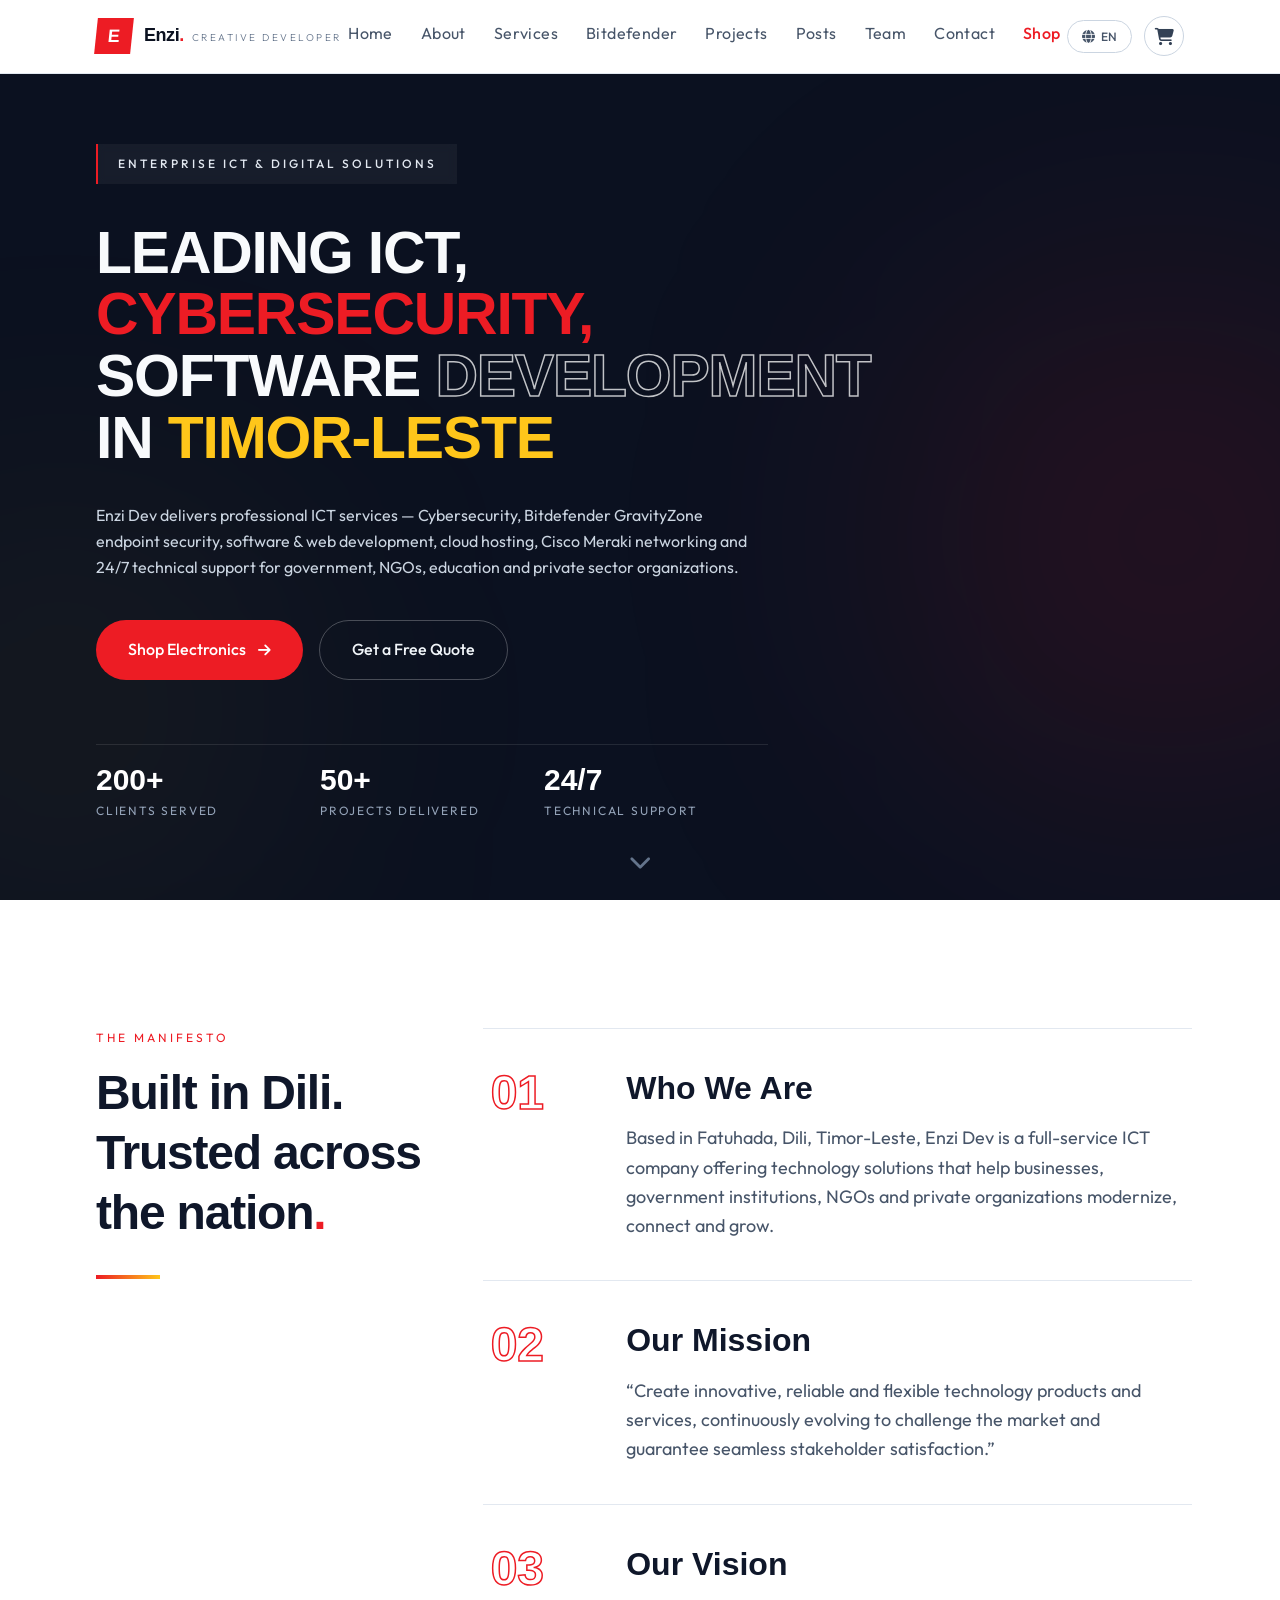
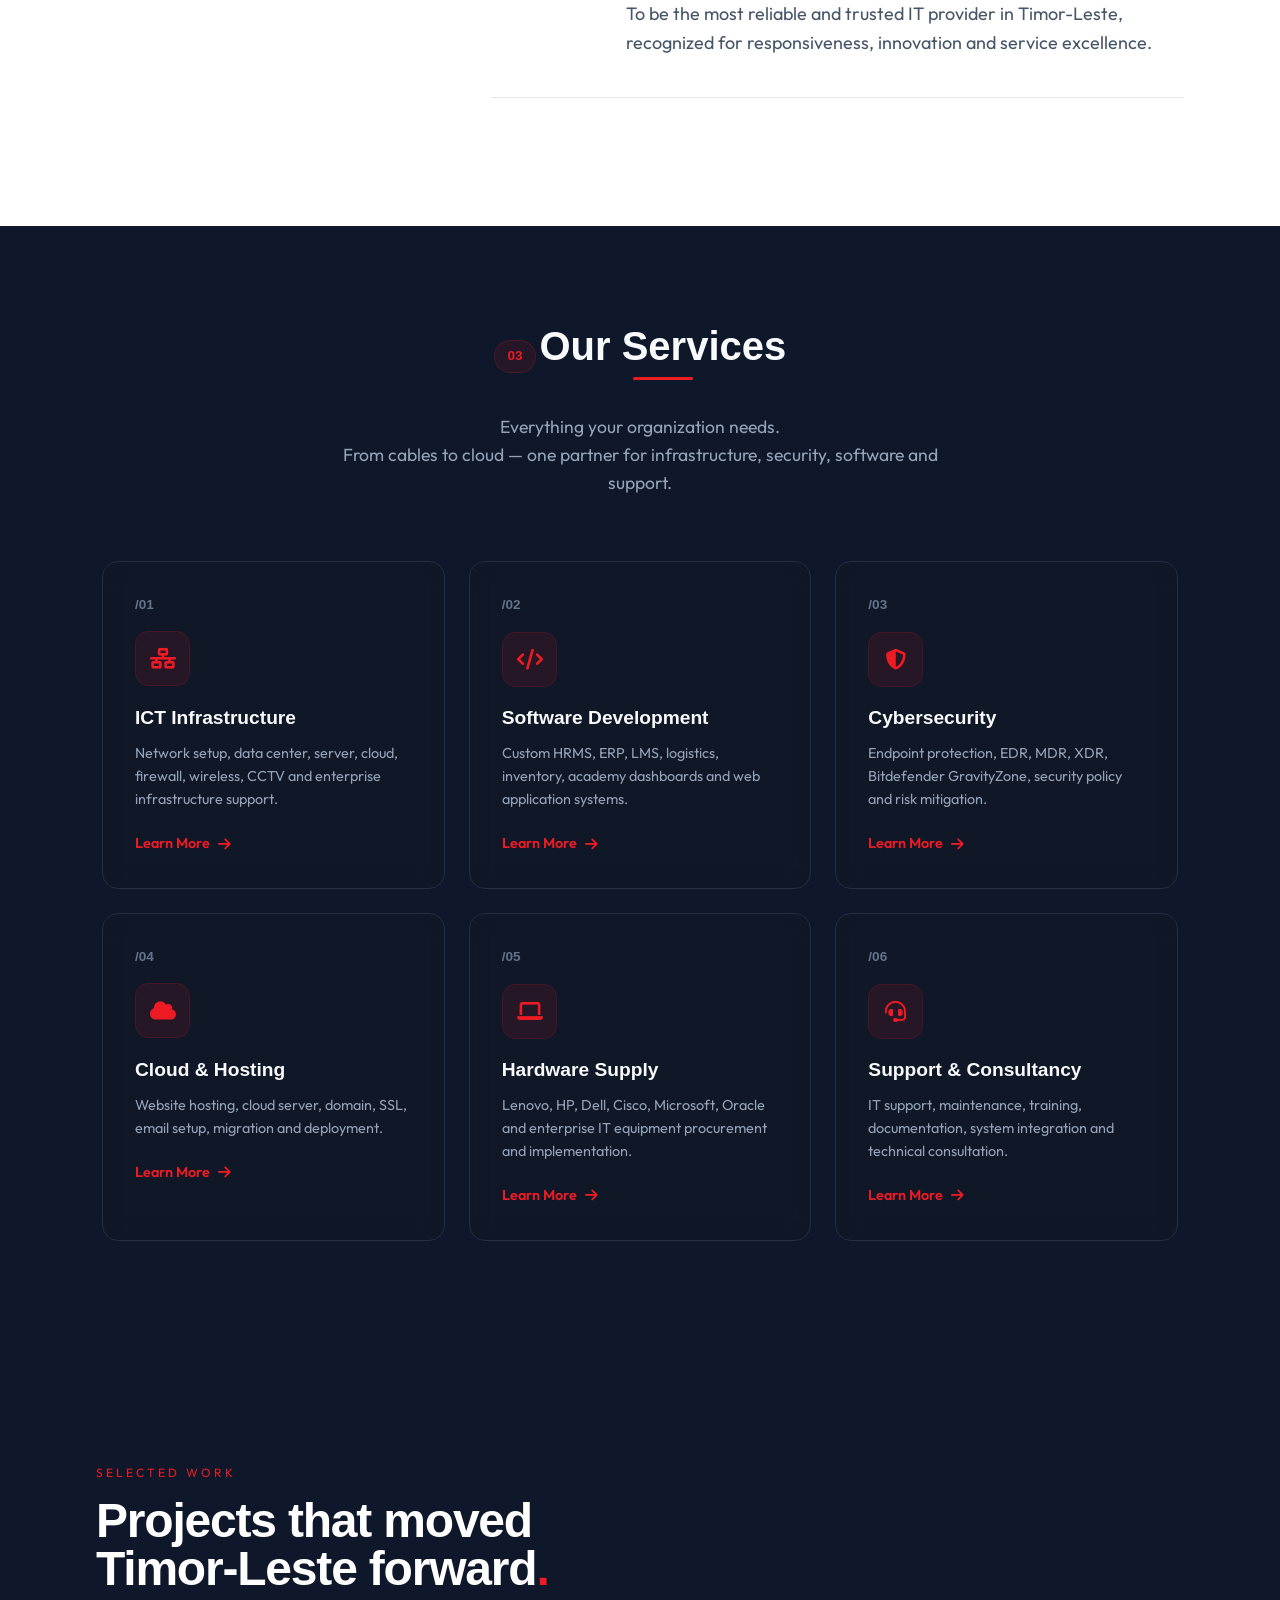
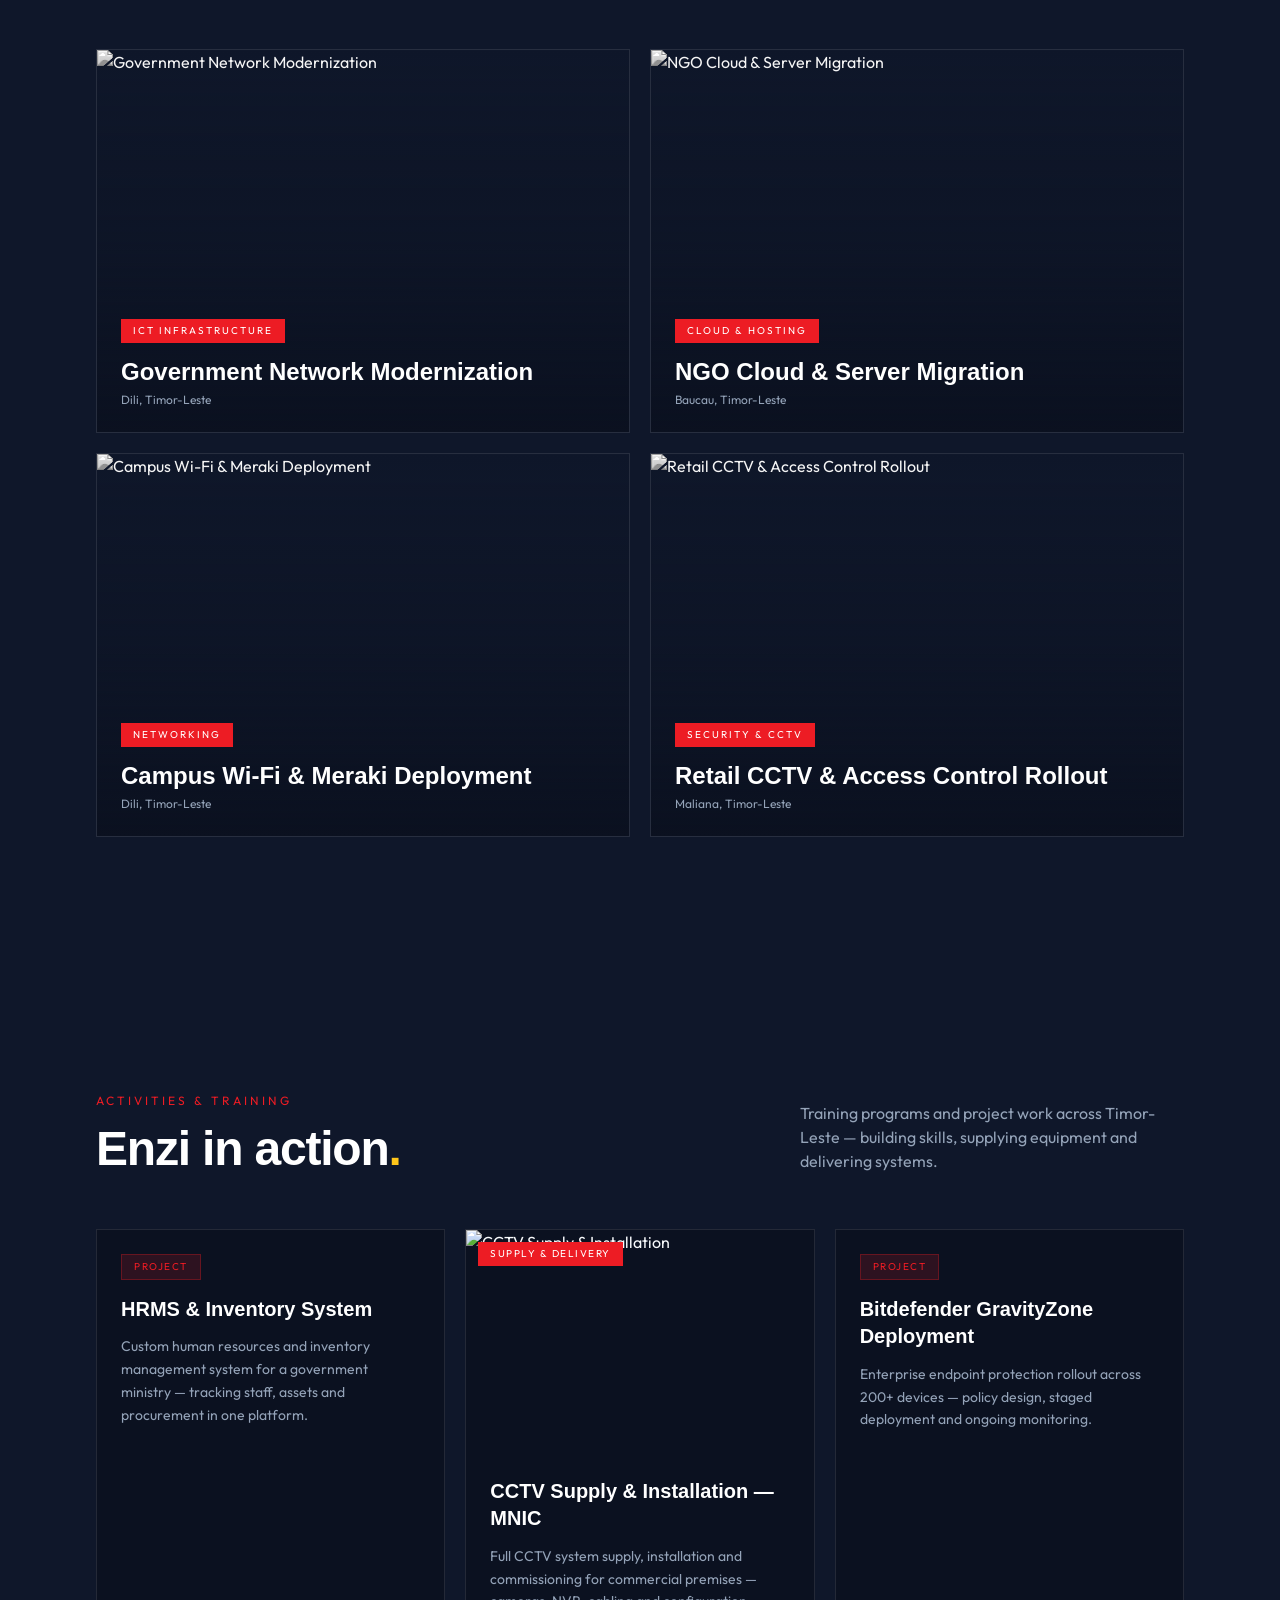
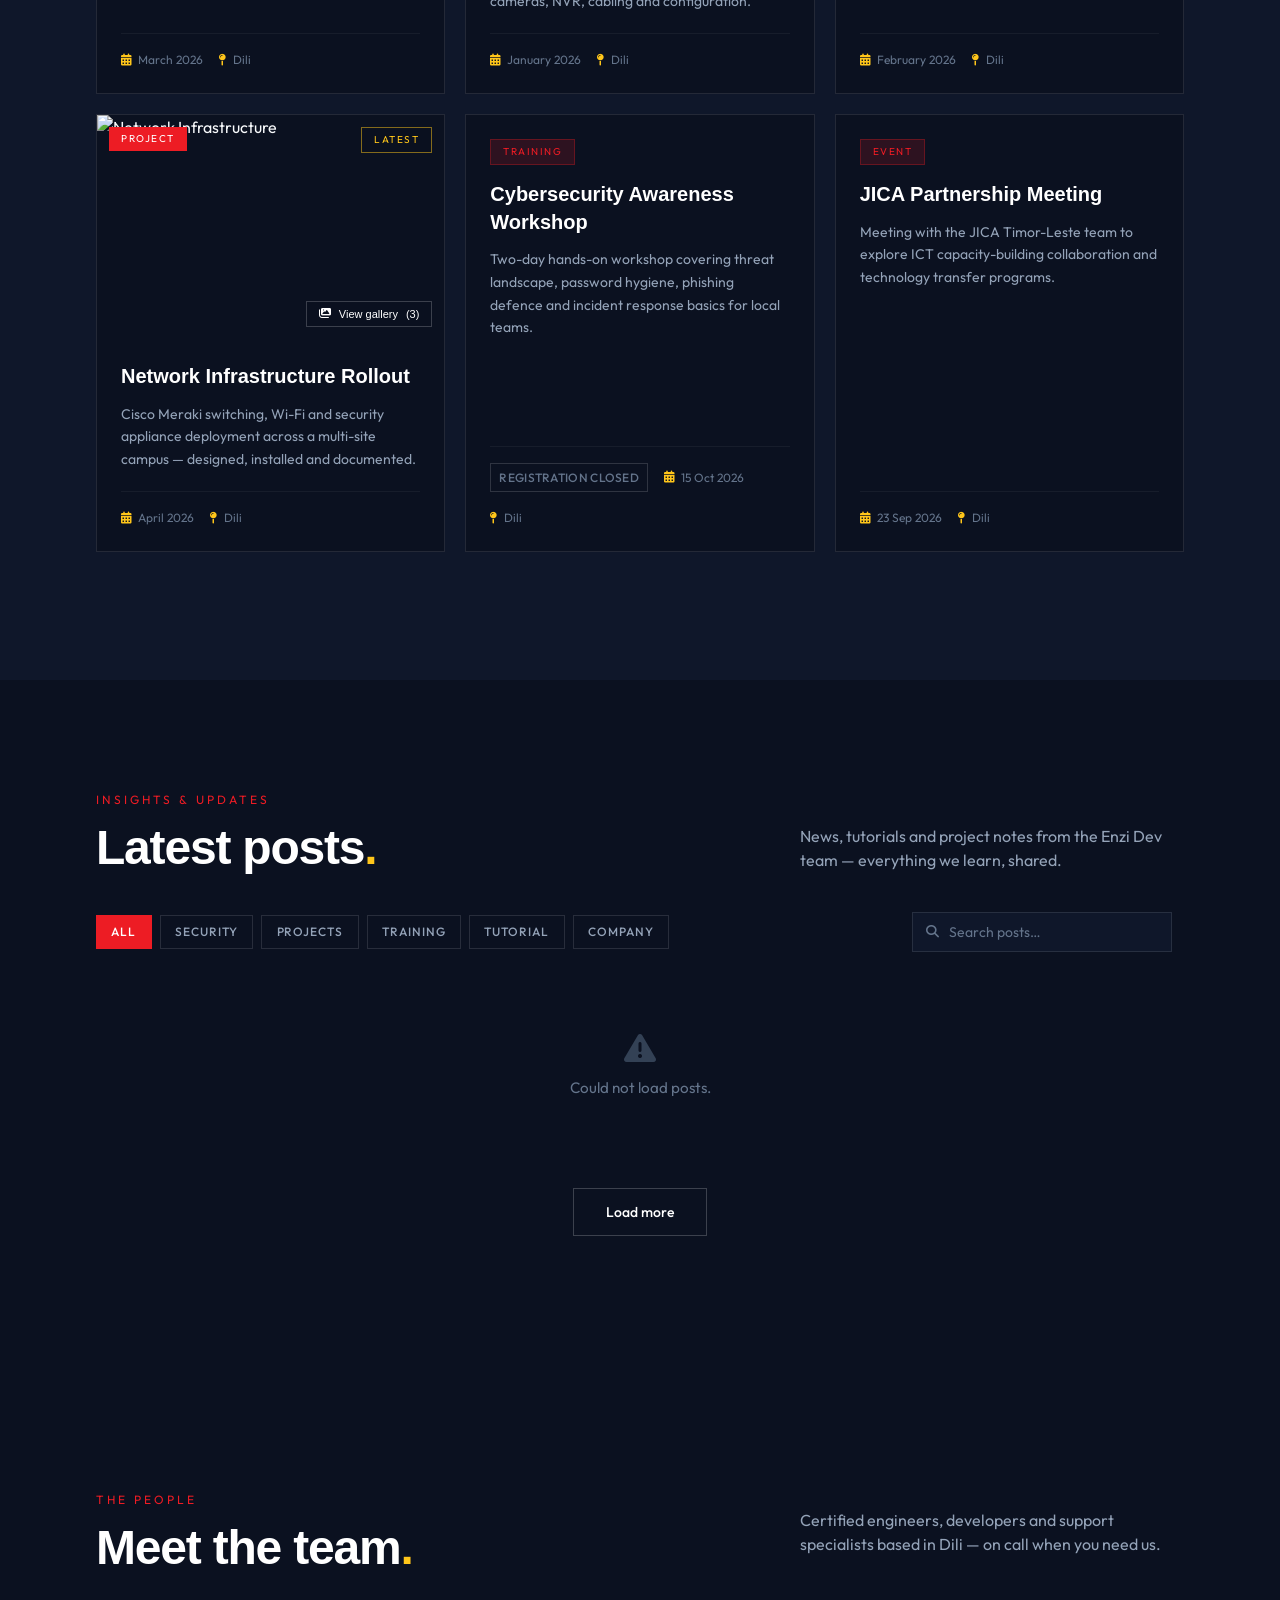
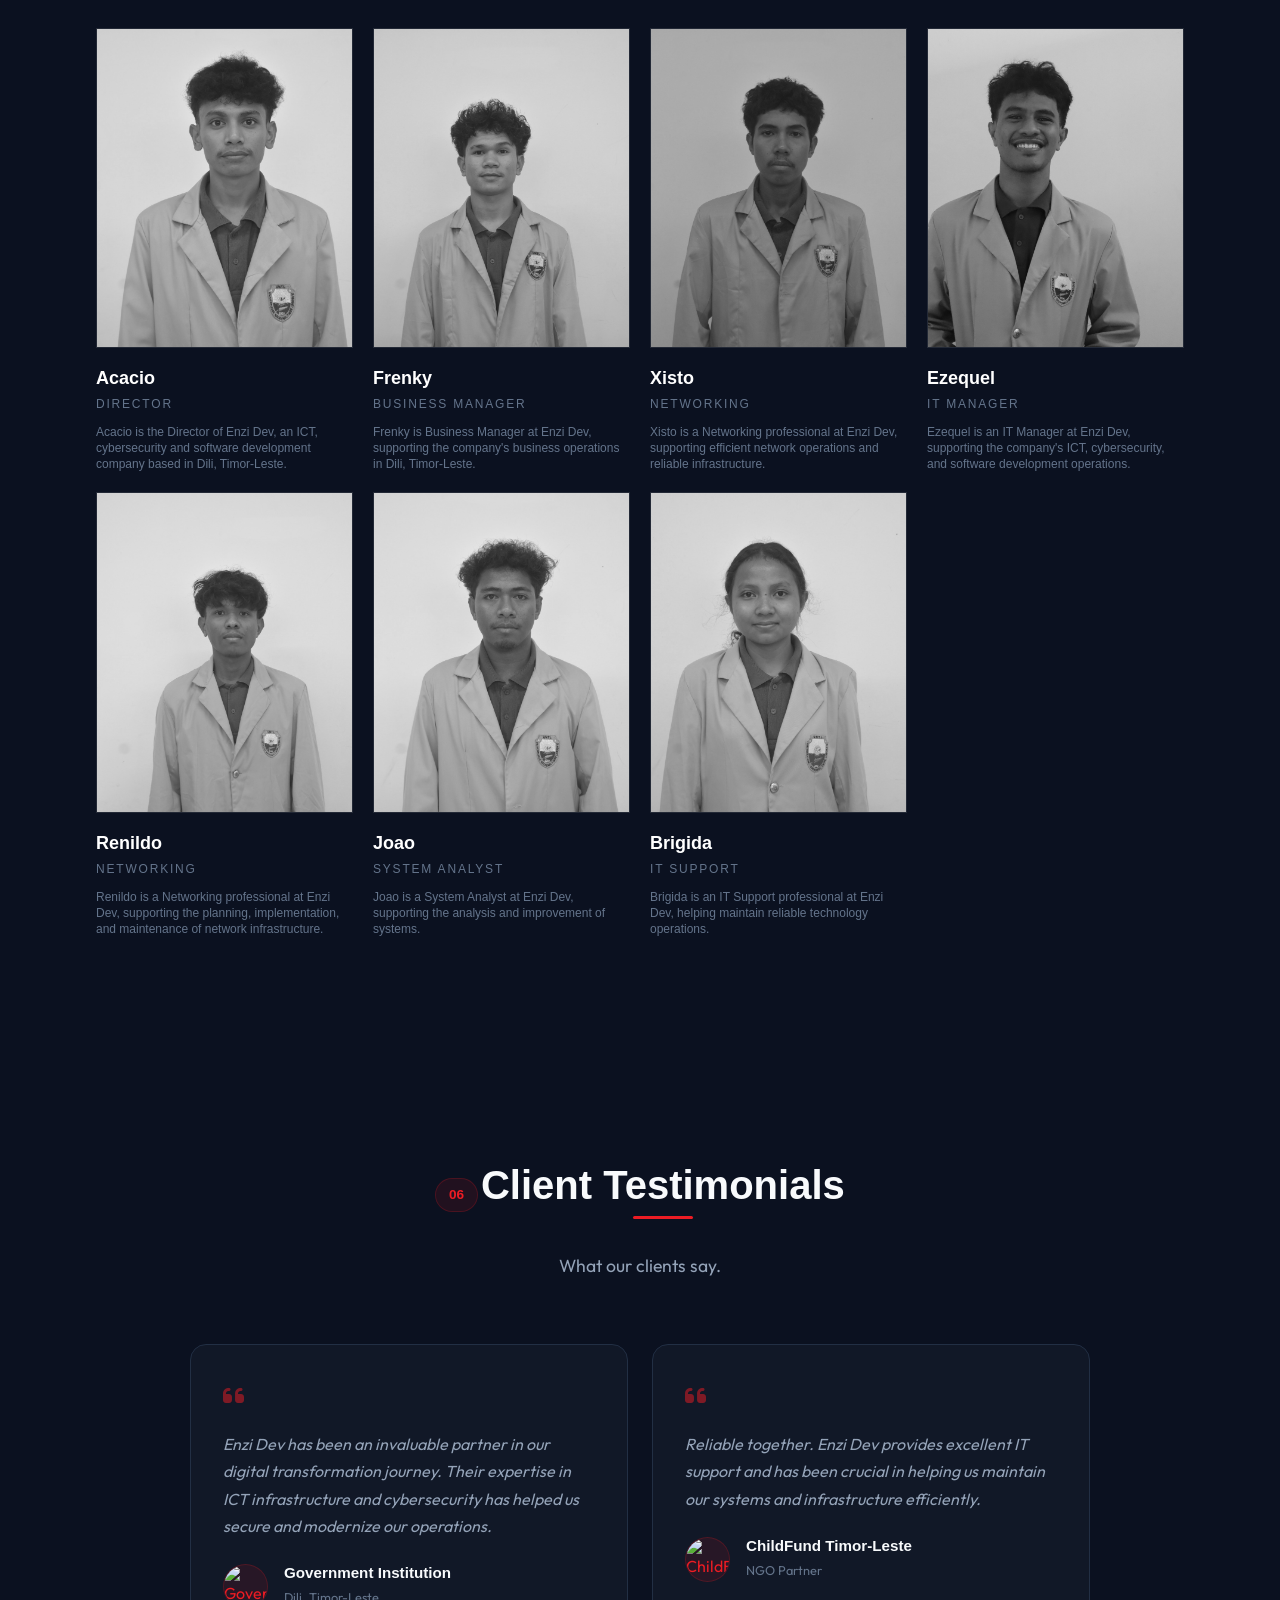
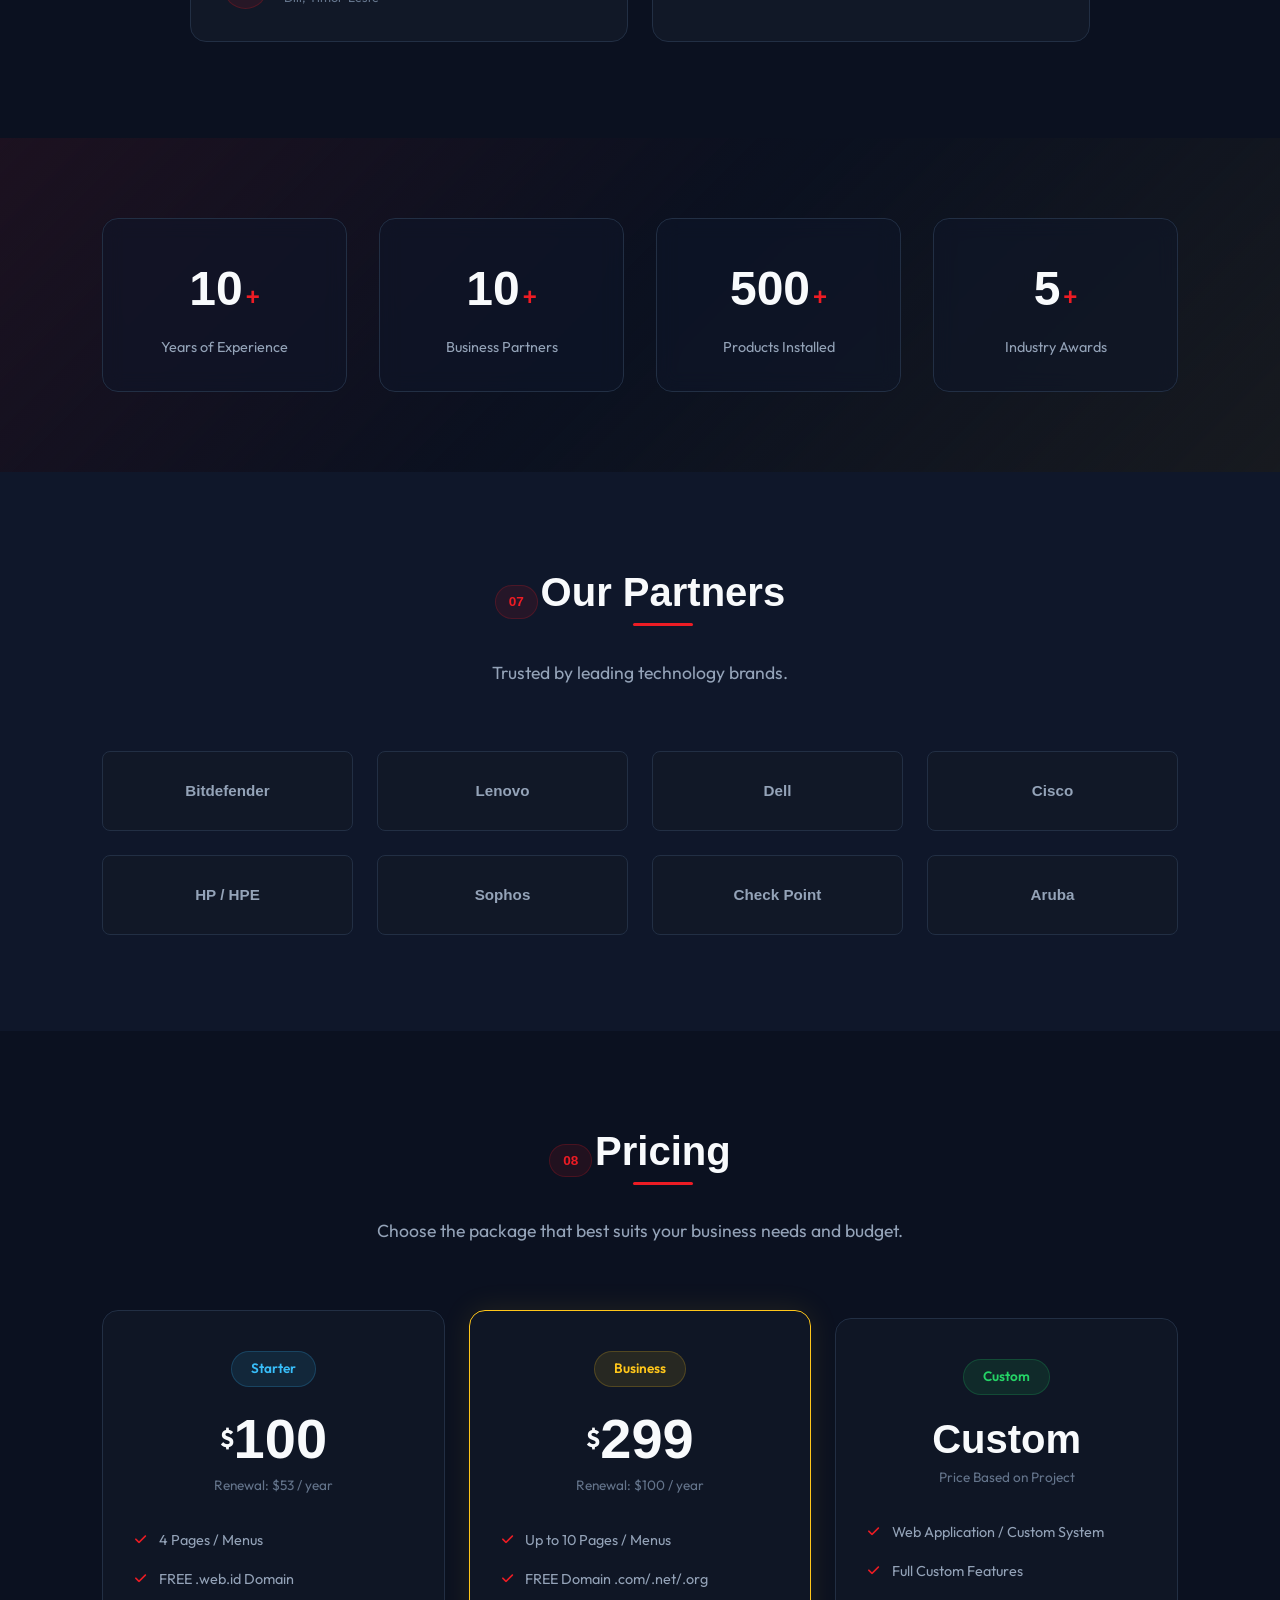
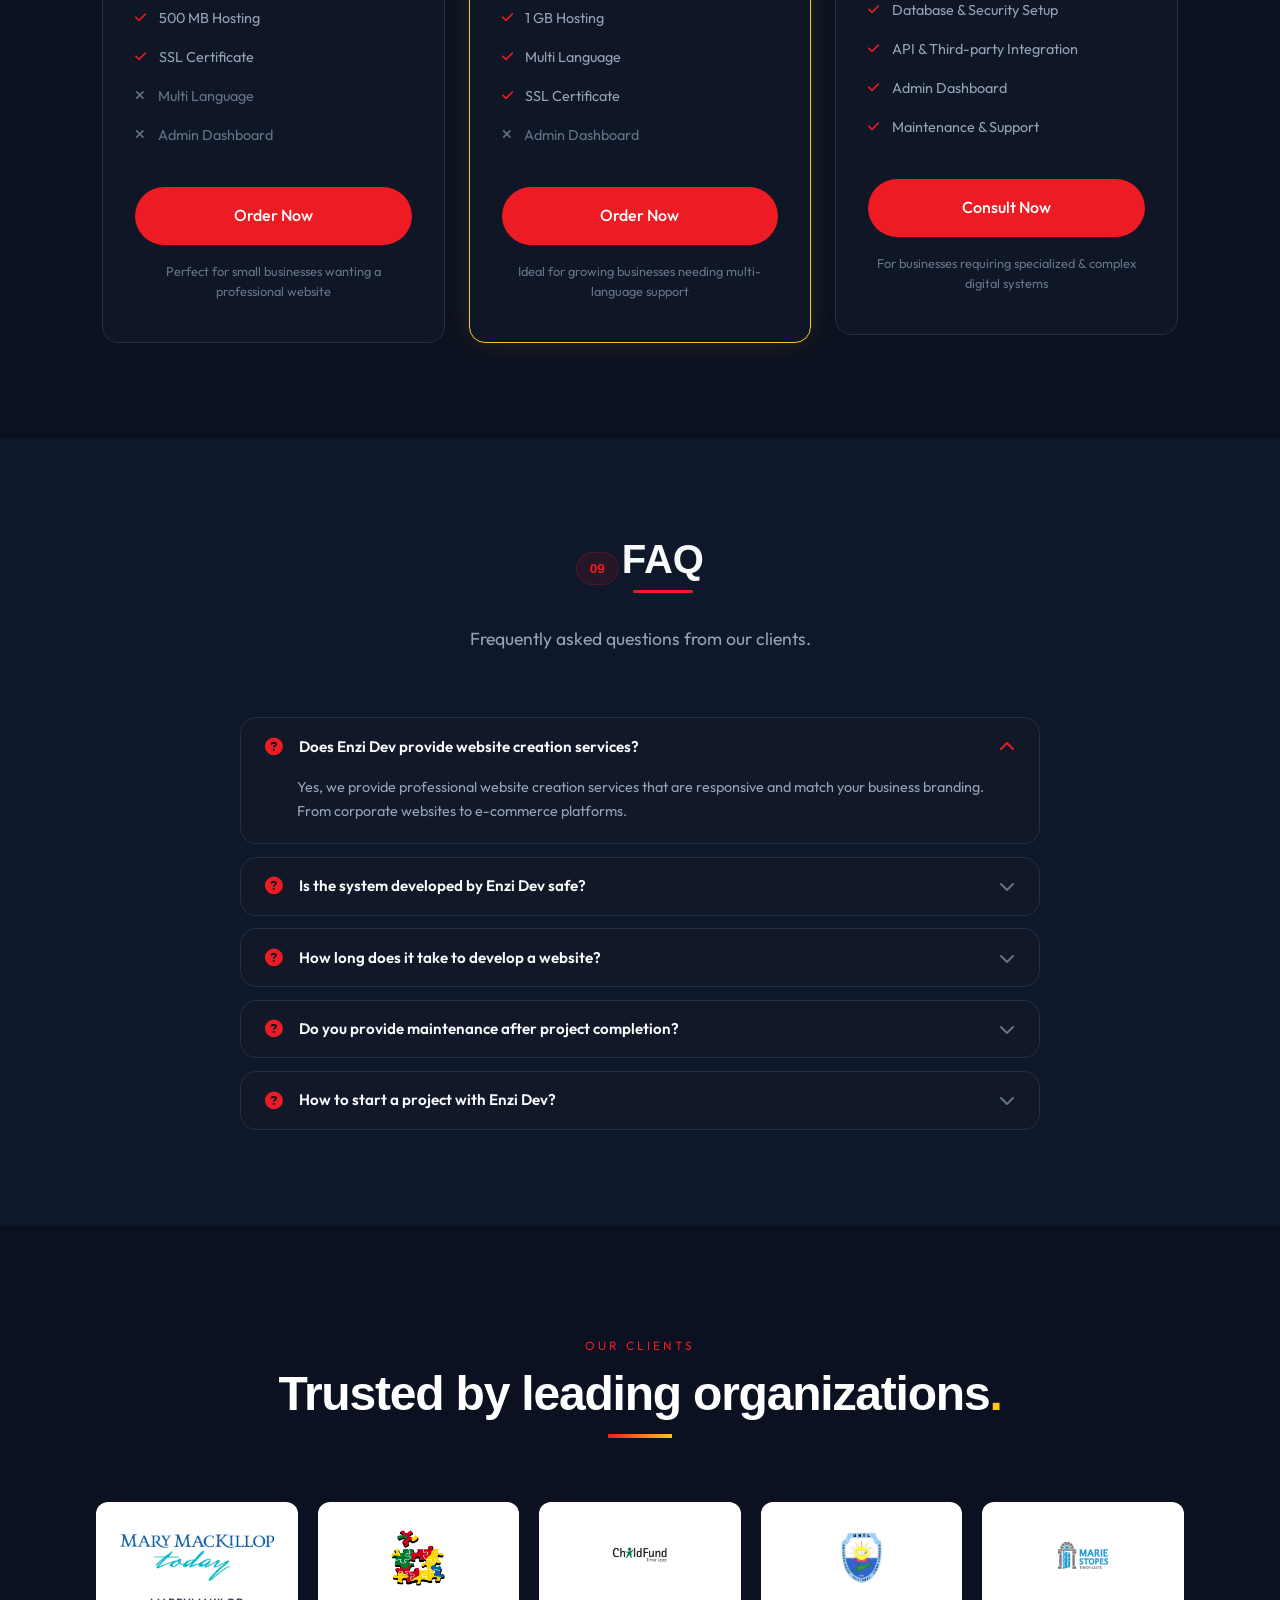
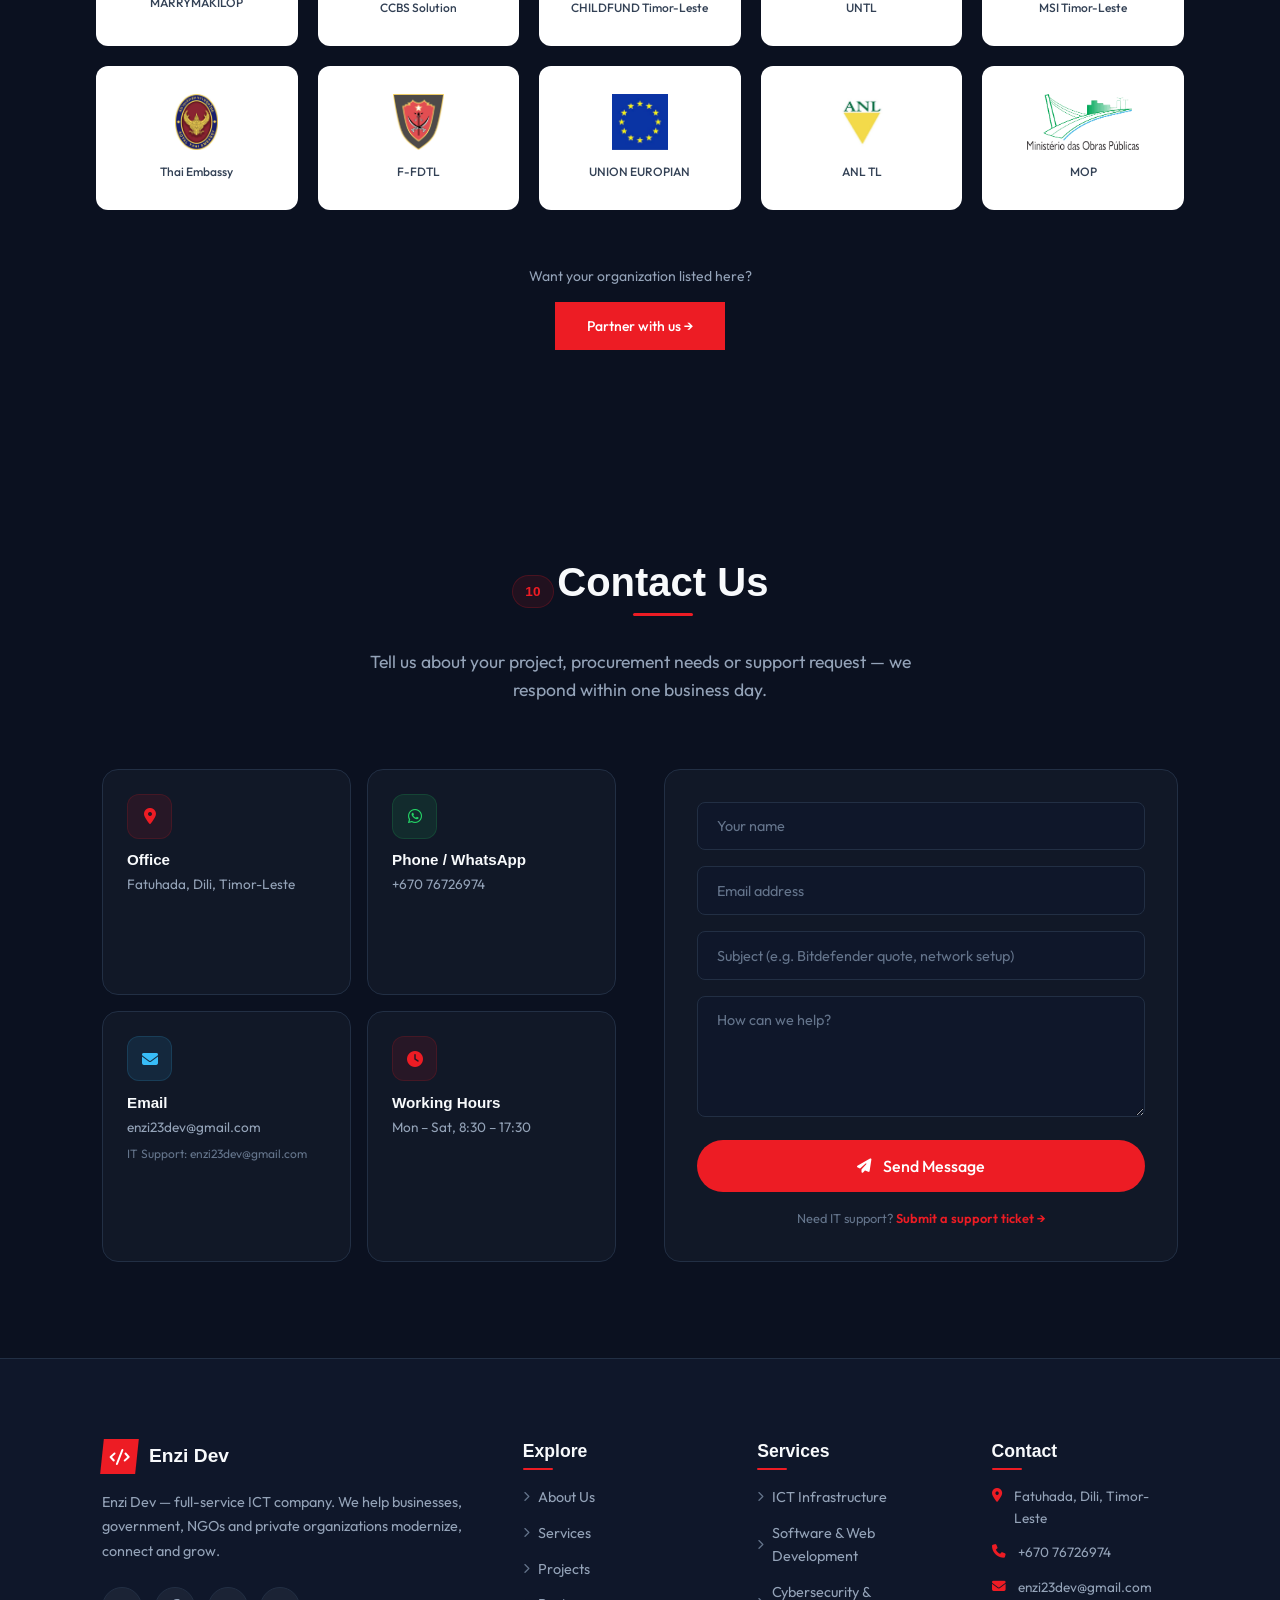
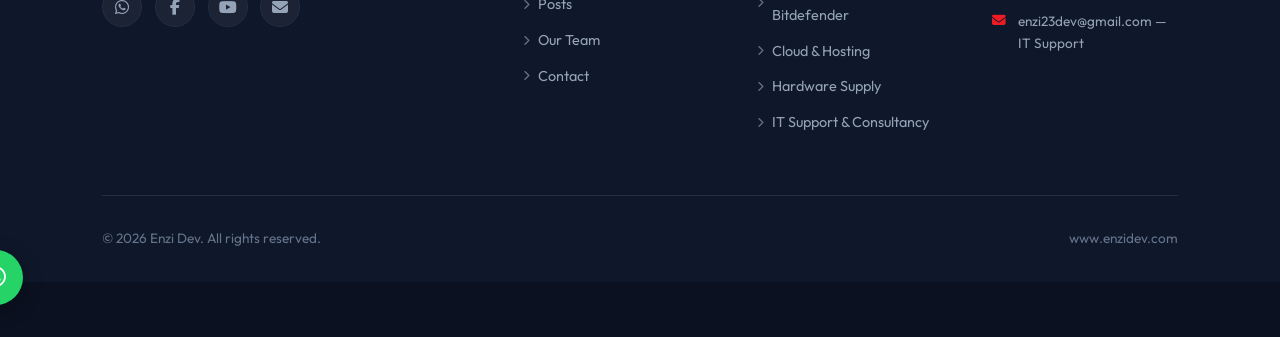
==== commit b4a516c9: "Make About + Team dynamic with admin CRUD API - AboutChapter model (EN+Tetum) + seed from site conte" ====
--- a/website/index.html
+++ b/website/index.html
@@ -176,25 +176,32 @@
           </div>
         </div>
         <div class="about-right">
-          <div class="about-chapter" data-animate="fade-up" data-delay="0">
-            <span class="about-number">01</span>
-            <div class="about-chapter-content">
-              <h3 data-i18n="about.ch1title">Who We Are</h3>
-              <p data-i18n="about.ch1body">Based in Fatuhada, Dili, Timor-Leste, Enzi Dev is a full-service ICT company offering technology solutions that help businesses, government institutions, NGOs and private organizations modernize, connect and grow.</p>
-            </div>
-          </div>
-          <div class="about-chapter" data-animate="fade-up" data-delay="80">
-            <span class="about-number">02</span>
-            <div class="about-chapter-content">
-              <h3 data-i18n="about.ch2title">Our Mission</h3>
-              <p data-i18n="about.ch2body">“Create innovative, reliable and flexible technology products and services, continuously evolving to challenge the market and guarantee seamless stakeholder satisfaction.”</p>
-            </div>
-          </div>
-          <div class="about-chapter" data-animate="fade-up" data-delay="160">
-            <span class="about-number">03</span>
-            <div class="about-chapter-content">
-              <h3 data-i18n="about.ch3title">Our Vision</h3>
-              <p data-i18n="about.ch3body">To be the most reliable and trusted IT provider in Timor-Leste, recognized for responsiveness, innovation and service excellence.</p>
+          <div class="about-admin-bar" id="aboutAdminBar" hidden>
+            <button type="button" class="posts-admin-btn" id="aboutNewBtn" hidden>
+              <i class="fas fa-plus"></i> <span data-i18n="admin.newChapter">New chapter</span>
+            </button>
+          </div>
+          <div id="aboutChapters">
+            <div class="about-chapter" data-animate="fade-up" data-delay="0">
+              <span class="about-number">01</span>
+              <div class="about-chapter-content">
+                <h3 data-i18n="about.ch1title">Who We Are</h3>
+                <p data-i18n="about.ch1body">Based in Fatuhada, Dili, Timor-Leste, Enzi Dev is a full-service ICT company offering technology solutions that help businesses, government institutions, NGOs and private organizations modernize, connect and grow.</p>
+              </div>
+            </div>
+            <div class="about-chapter" data-animate="fade-up" data-delay="80">
+              <span class="about-number">02</span>
+              <div class="about-chapter-content">
+                <h3 data-i18n="about.ch2title">Our Mission</h3>
+                <p data-i18n="about.ch2body">“Create innovative, reliable and flexible technology products and services, continuously evolving to challenge the market and guarantee seamless stakeholder satisfaction.”</p>
+              </div>
+            </div>
+            <div class="about-chapter" data-animate="fade-up" data-delay="160">
+              <span class="about-number">03</span>
+              <div class="about-chapter-content">
+                <h3 data-i18n="about.ch3title">Our Vision</h3>
+                <p data-i18n="about.ch3body">To be the most reliable and trusted IT provider in Timor-Leste, recognized for responsiveness, innovation and service excellence.</p>
+              </div>
             </div>
           </div>
           <div class="about-closing-rule"></div>
@@ -496,9 +503,14 @@
         </div>
         <div class="team-header-right" data-animate="fade-up" data-delay="100">
           <p data-i18n="team.sub">Certified engineers, developers and support specialists based in Dili — on call when you need us.</p>
-        </div>
-      </div>
-      <div class="team-grid">
+          <div class="posts-admin-bar team-admin-bar" id="teamAdminBar">
+            <button type="button" class="posts-admin-btn posts-admin-new" id="teamNewBtn" hidden>
+              <i class="fas fa-plus"></i> <span data-i18n="admin.newMember">New member</span>
+            </button>
+          </div>
+        </div>
+      </div>
+      <div class="team-grid" id="teamGrid">
         <button type="button" class="team-member" data-animate="fade-up" data-delay="0" onclick="openTeamModal(this)" data-name="Acacio" data-role="Director" data-bio="Acacio is the Director of Enzi Dev, an ICT, cybersecurity and software development company based in Dili, Timor-Leste." data-photo="images/team/Acacio.jpg" data-email="enzi23dev@gmail.com" data-phone="+670 76726974">
           <div class="team-photo-frame">
             <img src="images/team/Acacio.jpg" alt="Acacio" class="team-photo" loading="lazy">
@@ -1097,6 +1109,98 @@
           <div class="post-editor-actions">
             <button type="button" class="post-editor-cancel" id="postEditorCancel" data-i18n="posts.cancel">Cancel</button>
             <button type="submit" class="post-login-submit" id="postEditorSave" data-i18n="posts.save">Save</button>
+          </div>
+        </form>
+      </div>
+    </div>
+  </div>
+
+  <!-- About Chapter Editor Modal -->
+  <div class="post-modal" id="aboutEditorModal" role="dialog" aria-modal="true" aria-labelledby="aboutEditorTitle">
+    <div class="post-modal-overlay" id="aboutEditorOverlay"></div>
+    <div class="post-modal-dialog post-editor-dialog">
+      <button class="post-modal-close" id="aboutEditorClose" aria-label="Close"><i class="fas fa-xmark"></i></button>
+      <div class="post-editor-body">
+        <h2 id="aboutEditorTitle" data-i18n="admin.editChapter">Edit chapter</h2>
+        <form id="aboutEditorForm" novalidate>
+          <div class="post-editor-grid">
+            <div class="post-editor-field">
+              <label for="aboutFieldKey" data-i18n="admin.fieldKey">Key</label>
+              <input type="text" id="aboutFieldKey" name="key" required maxlength="40" placeholder="ch1">
+            </div>
+            <div class="post-editor-field">
+              <label for="aboutFieldOrder" data-i18n="admin.fieldOrder">Order</label>
+              <input type="number" id="aboutFieldOrder" name="order" min="0" max="99" value="1">
+            </div>
+            <div class="post-editor-field">
+              <label for="aboutFieldTitleEn" data-i18n="admin.fieldTitleEn">Title (English)</label>
+              <input type="text" id="aboutFieldTitleEn" name="titleEn" required maxlength="200">
+            </div>
+            <div class="post-editor-field">
+              <label for="aboutFieldTitleTet" data-i18n="admin.fieldTitleTet">Title (Tetum)</label>
+              <input type="text" id="aboutFieldTitleTet" name="titleTet" maxlength="200">
+            </div>
+            <div class="post-editor-field post-editor-span2">
+              <label for="aboutFieldBodyEn" data-i18n="admin.fieldBodyEn">Body (English)</label>
+              <textarea id="aboutFieldBodyEn" name="bodyEn" rows="5" required></textarea>
+            </div>
+            <div class="post-editor-field post-editor-span2">
+              <label for="aboutFieldBodyTet" data-i18n="admin.fieldBodyTet">Body (Tetum)</label>
+              <textarea id="aboutFieldBodyTet" name="bodyTet" rows="5"></textarea>
+            </div>
+          </div>
+          <p class="post-login-error" id="aboutEditorError" hidden></p>
+          <div class="post-editor-actions">
+            <button type="button" class="post-editor-cancel" id="aboutEditorCancel" data-i18n="posts.cancel">Cancel</button>
+            <button type="submit" class="post-login-submit" id="aboutEditorSave" data-i18n="posts.save">Save</button>
+          </div>
+        </form>
+      </div>
+    </div>
+  </div>
+
+  <!-- Team Member Editor Modal -->
+  <div class="post-modal" id="teamEditorModal" role="dialog" aria-modal="true" aria-labelledby="teamEditorTitle">
+    <div class="post-modal-overlay" id="teamEditorOverlay"></div>
+    <div class="post-modal-dialog post-editor-dialog">
+      <button class="post-modal-close" id="teamEditorClose" aria-label="Close"><i class="fas fa-xmark"></i></button>
+      <div class="post-editor-body">
+        <h2 id="teamEditorTitle" data-i18n="admin.editMember">Edit member</h2>
+        <form id="teamEditorForm" novalidate>
+          <div class="post-editor-grid">
+            <div class="post-editor-field">
+              <label for="teamFieldName" data-i18n="admin.fieldName">Name</label>
+              <input type="text" id="teamFieldName" name="name" required maxlength="200">
+            </div>
+            <div class="post-editor-field">
+              <label for="teamFieldRole" data-i18n="admin.fieldRole">Role</label>
+              <input type="text" id="teamFieldRole" name="role" required maxlength="200">
+            </div>
+            <div class="post-editor-field">
+              <label for="teamFieldEmail" data-i18n="admin.fieldEmail">Email</label>
+              <input type="email" id="teamFieldEmail" name="email" maxlength="254">
+            </div>
+            <div class="post-editor-field">
+              <label for="teamFieldPhone" data-i18n="admin.fieldPhone">Phone</label>
+              <input type="text" id="teamFieldPhone" name="phone" maxlength="50" placeholder="+670 …">
+            </div>
+            <div class="post-editor-field">
+              <label for="teamFieldPhoto" data-i18n="admin.fieldPhoto">Photo path / URL</label>
+              <input type="text" id="teamFieldPhoto" name="photo" maxlength="500" placeholder="images/team/Name.jpg">
+            </div>
+            <div class="post-editor-field">
+              <label for="teamFieldOrder" data-i18n="admin.fieldOrder">Order</label>
+              <input type="number" id="teamFieldOrder" name="order" min="0" max="99" value="1">
+            </div>
+            <div class="post-editor-field post-editor-span2">
+              <label for="teamFieldBio" data-i18n="admin.fieldBio">Bio</label>
+              <textarea id="teamFieldBio" name="bio" rows="4" maxlength="2000"></textarea>
+            </div>
+          </div>
+          <p class="post-login-error" id="teamEditorError" hidden></p>
+          <div class="post-editor-actions">
+            <button type="button" class="post-editor-cancel" id="teamEditorCancel" data-i18n="posts.cancel">Cancel</button>
+            <button type="submit" class="post-login-submit" id="teamEditorSave" data-i18n="posts.save">Save</button>
           </div>
         </form>
       </div>
--- a/website/css/style.css
+++ b/website/css/style.css
@@ -4409,3 +4409,69 @@
   from { transform: scaleX(0); }
   to { transform: scaleX(1); }
 }
+
+/* ===== About + Team Admin ===== */
+.about-admin-bar {
+  display: flex;
+  flex-wrap: wrap;
+  align-items: center;
+  gap: 0.5rem;
+  margin-bottom: 1.25rem;
+}
+
+.about-admin-bar[hidden],
+.team-admin-bar .posts-admin-btn[hidden] {
+  display: none !important;
+}
+
+.about-chapter {
+  position: relative;
+}
+
+.about-chapter-actions {
+  top: 0.5rem;
+  right: 0;
+}
+
+.about-chapter:hover .about-chapter-actions,
+.about-chapter:focus-within .about-chapter-actions {
+  opacity: 1;
+}
+
+@media (hover: none) {
+  .about-chapter-actions { opacity: 1; }
+}
+
+.team-member {
+  position: relative;
+  display: block;
+  width: 100%;
+  text-align: left;
+  background: none;
+  border: none;
+  padding: 0;
+  cursor: pointer;
+}
+
+.team-member-cell {
+  position: relative;
+}
+
+.team-member-cell:hover .team-card-actions,
+.team-member-cell:focus-within .team-card-actions {
+  opacity: 1;
+}
+
+.team-card-actions {
+  top: 0.75rem;
+  right: 0.75rem;
+}
+
+@media (hover: none) {
+  .team-card-actions { opacity: 1; }
+}
+
+.team-admin-bar {
+  margin-top: 1rem;
+  justify-content: flex-end;
+}
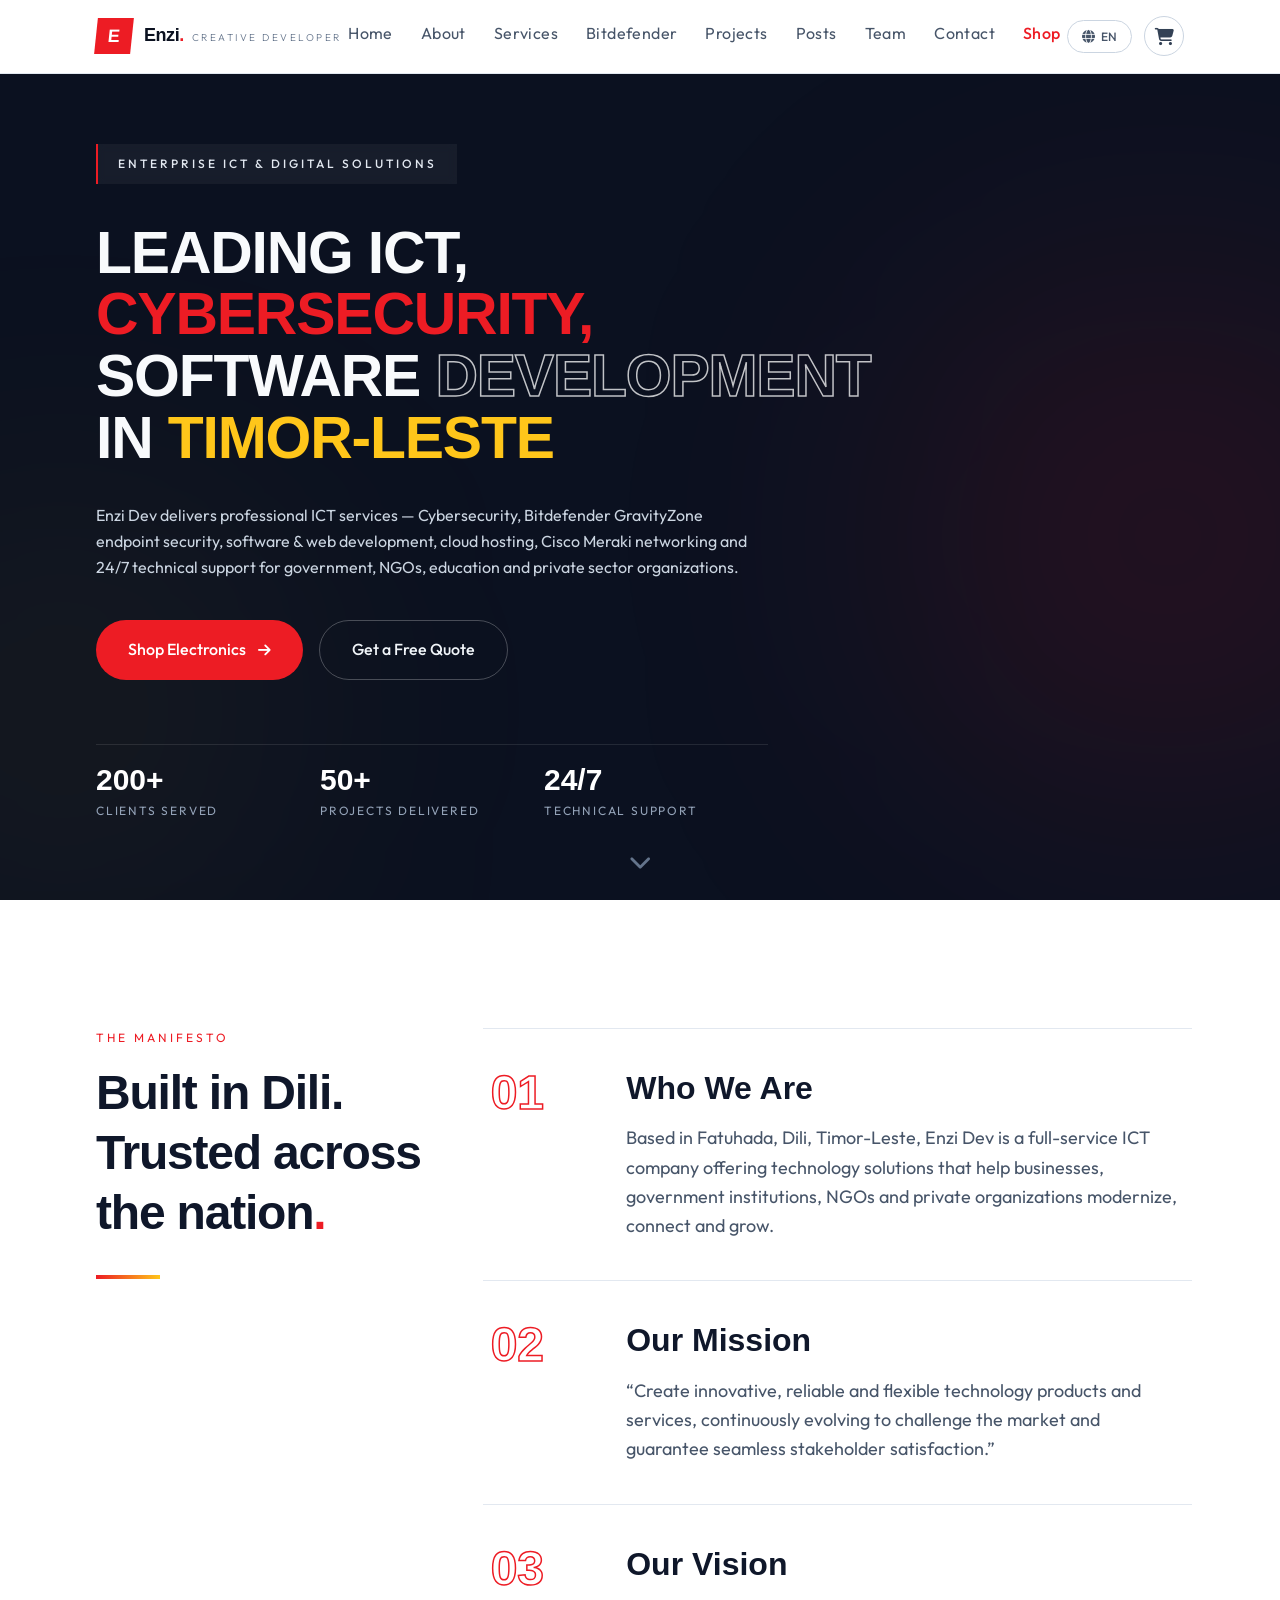
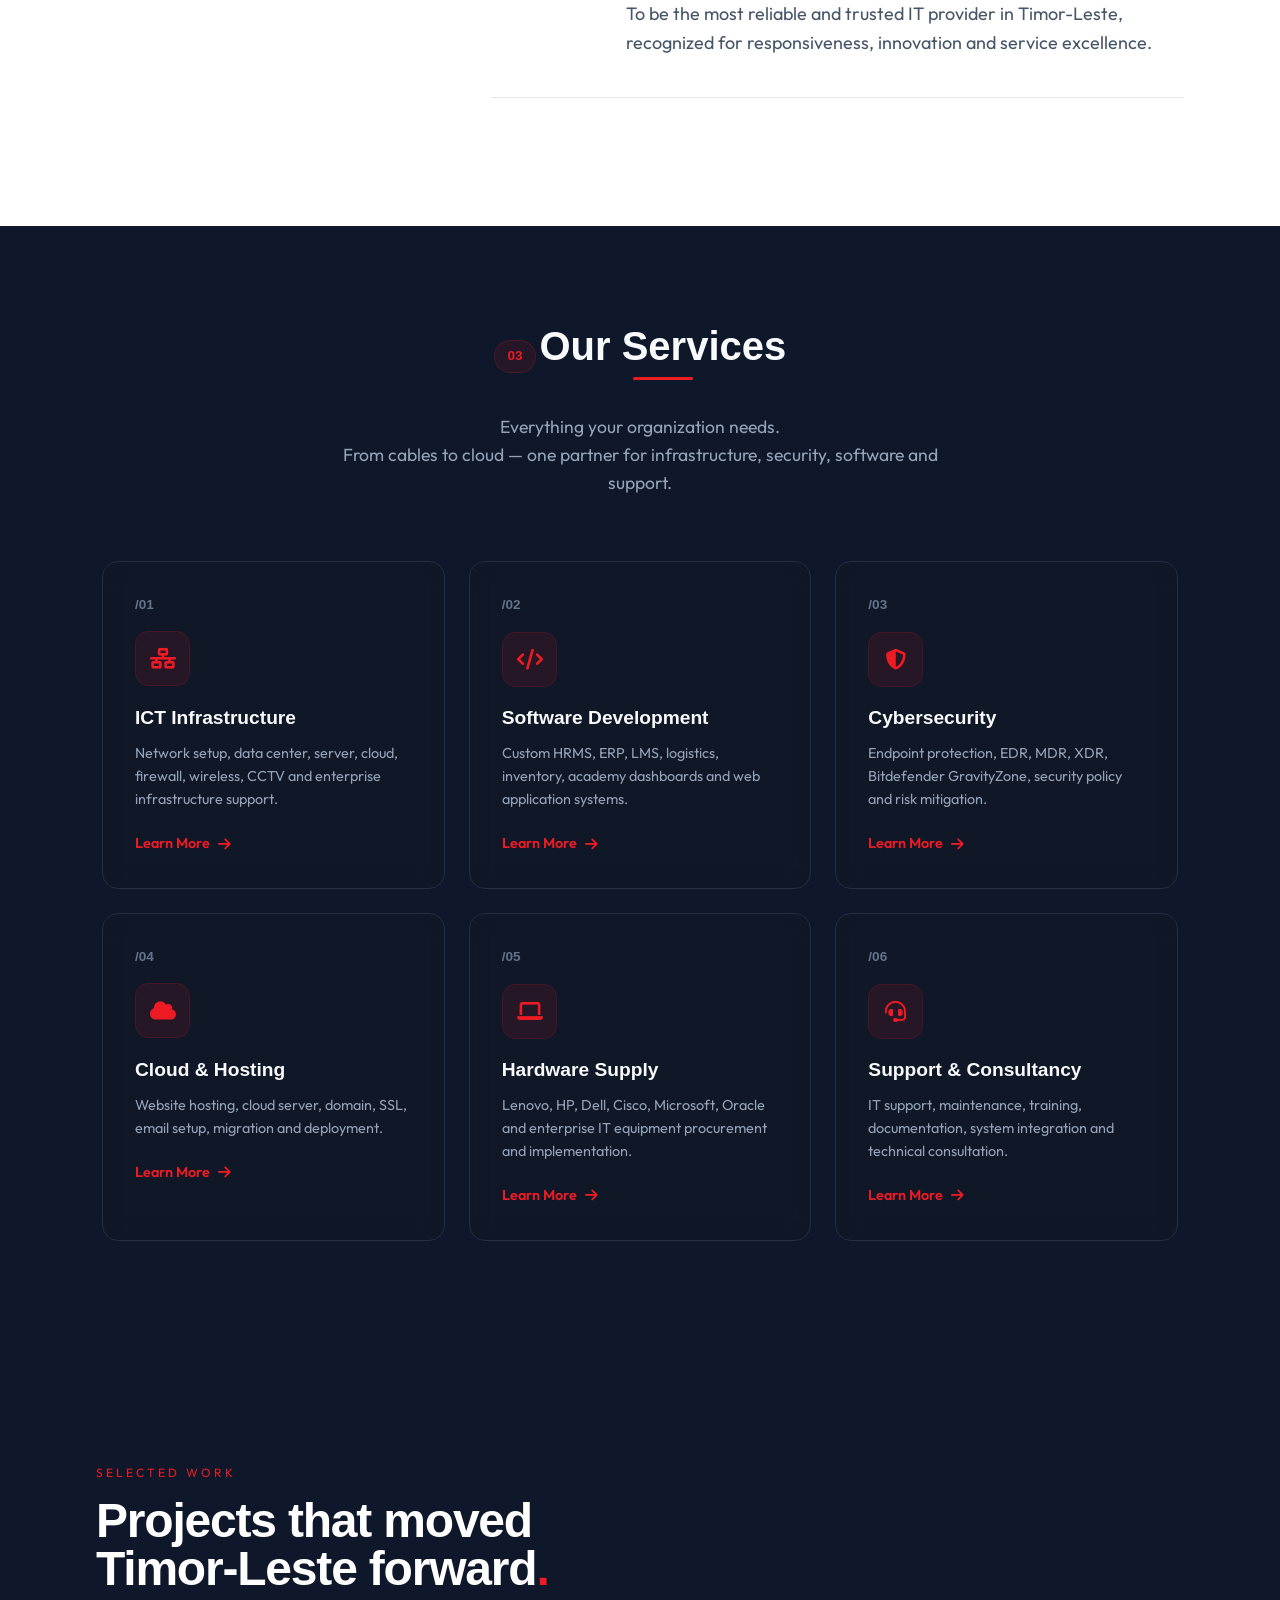
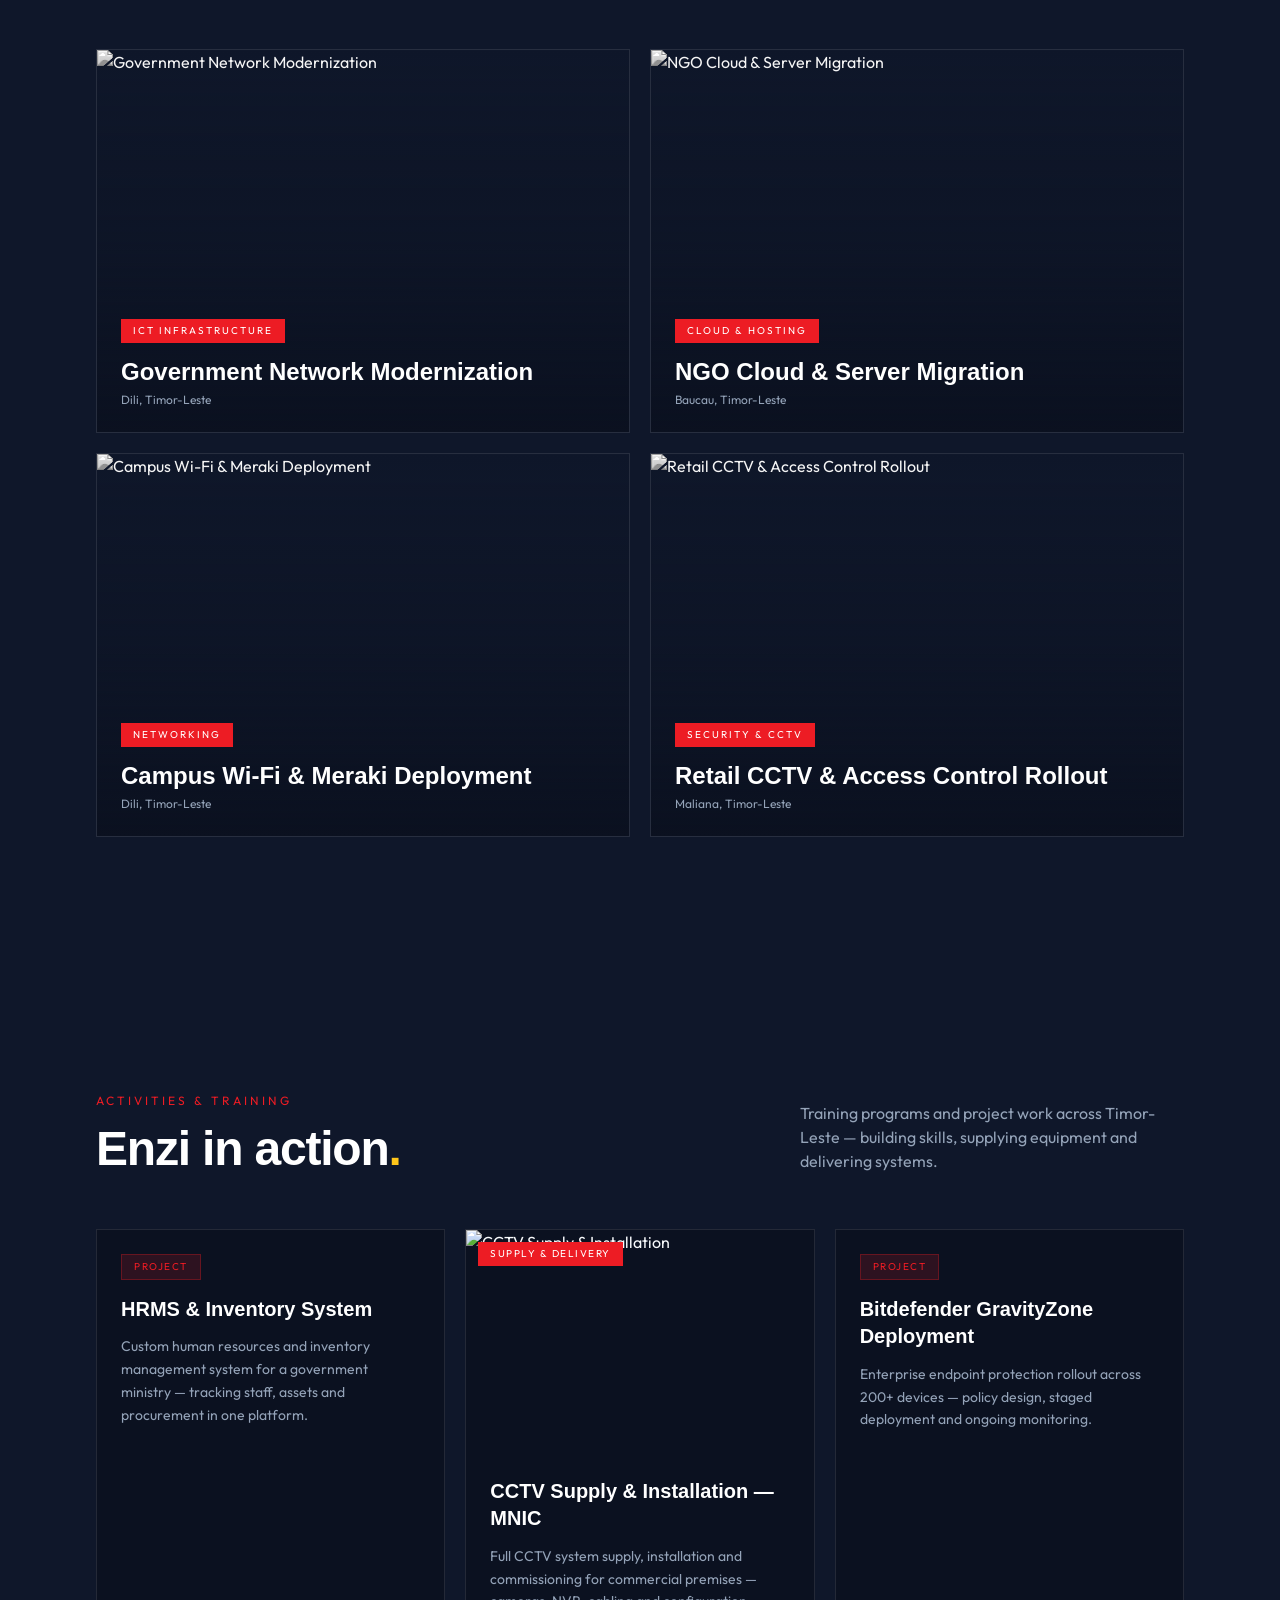
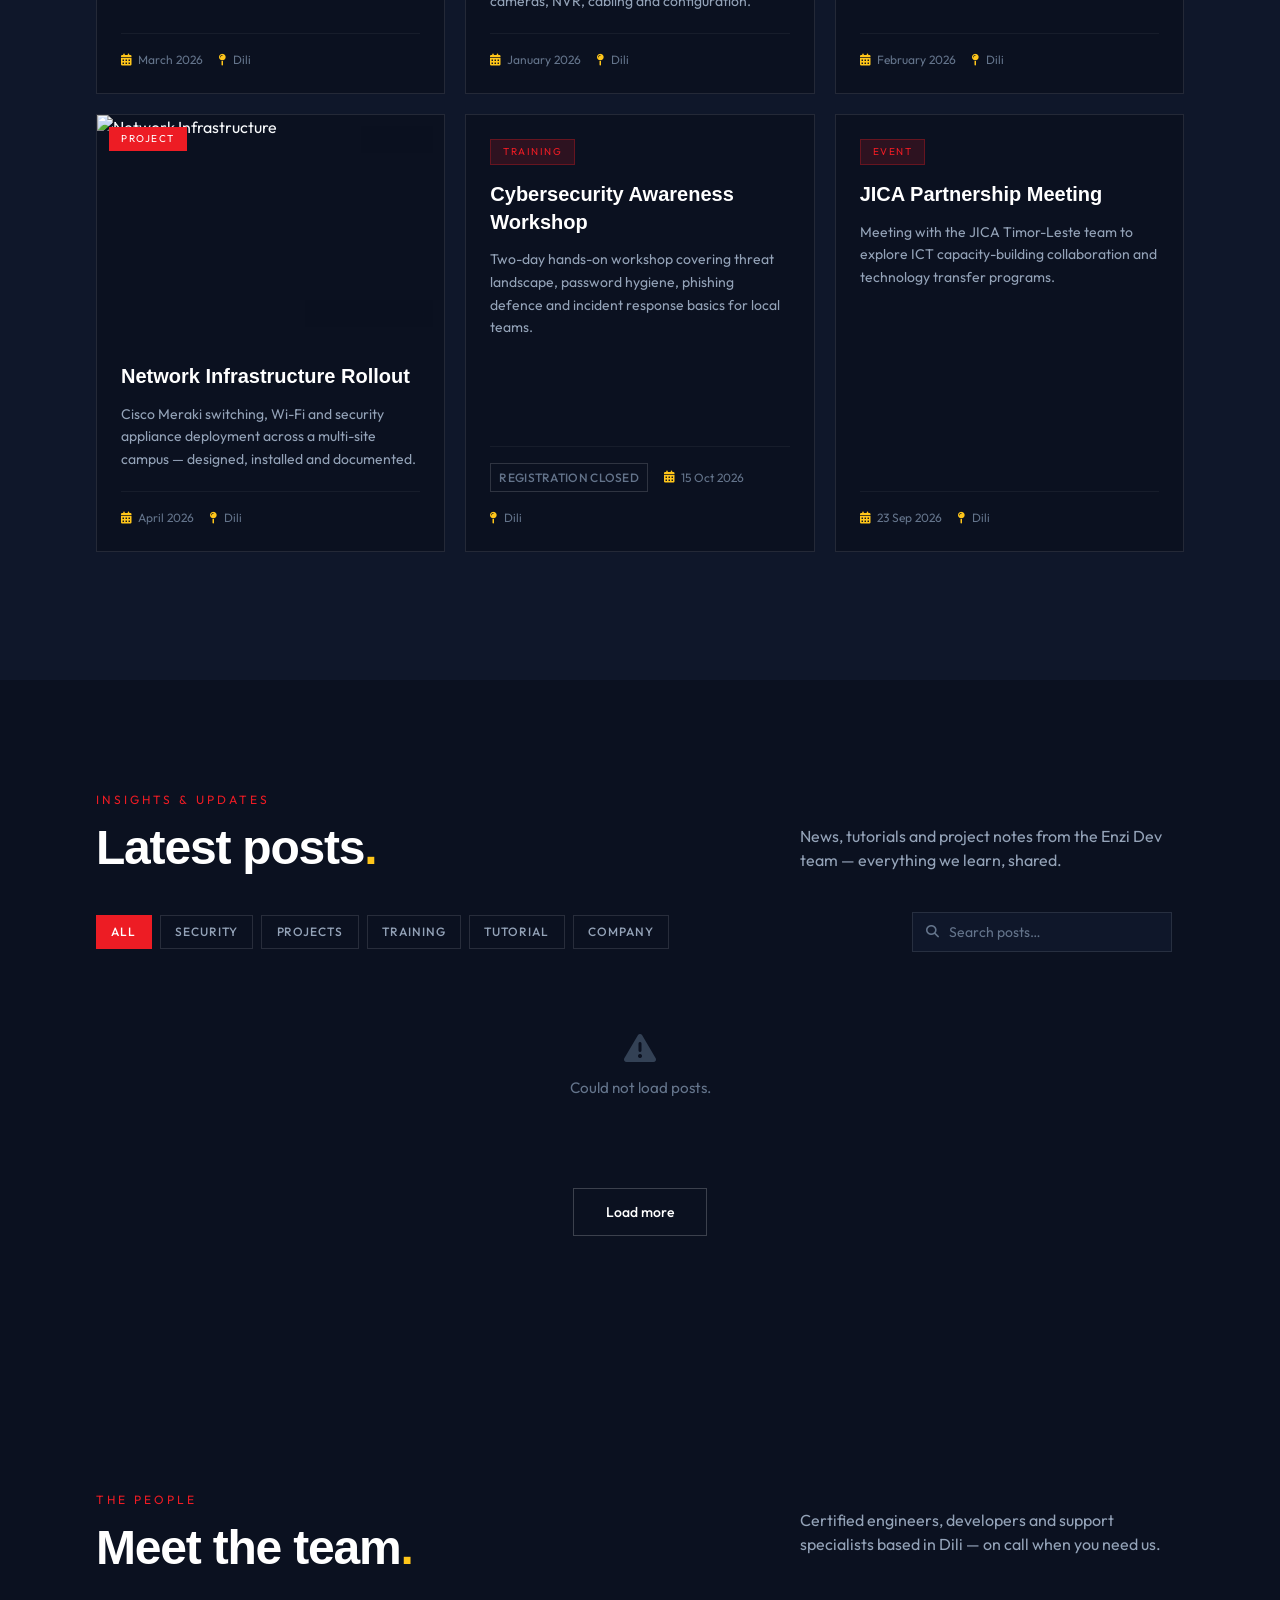
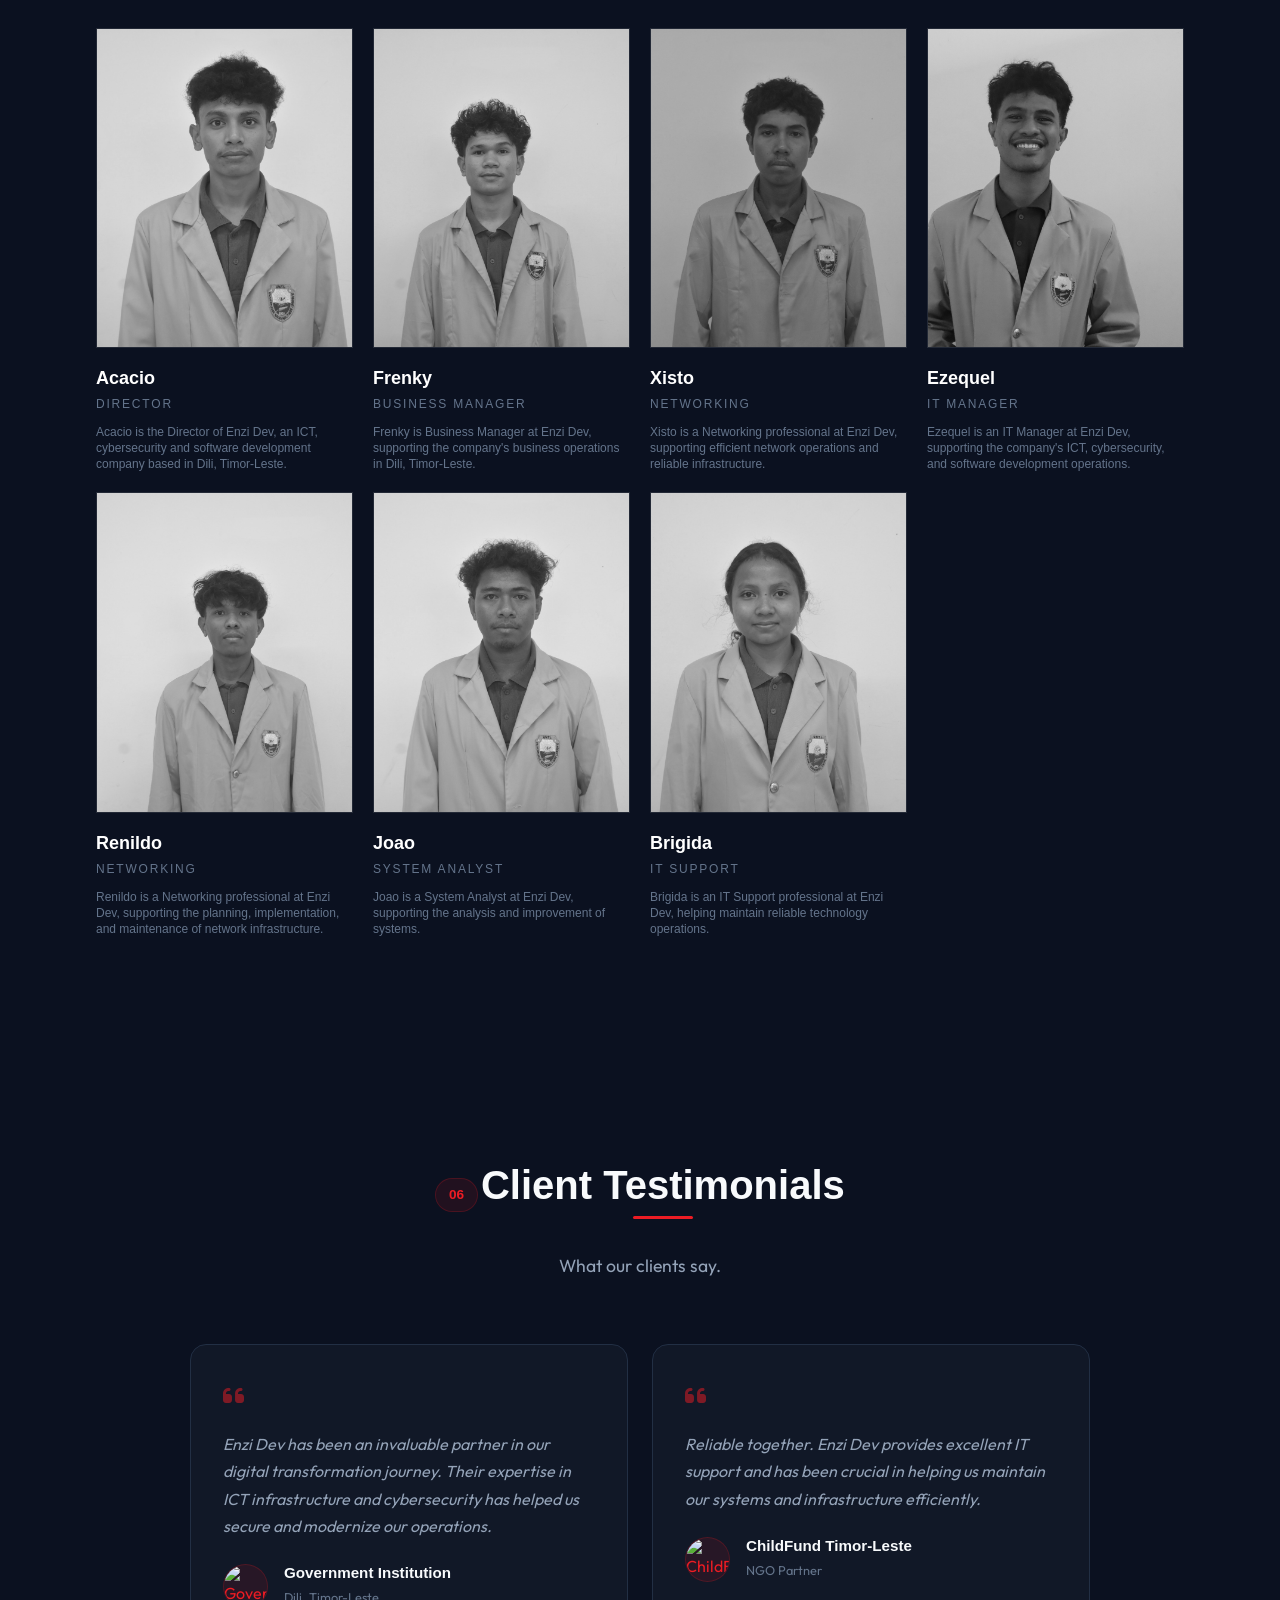
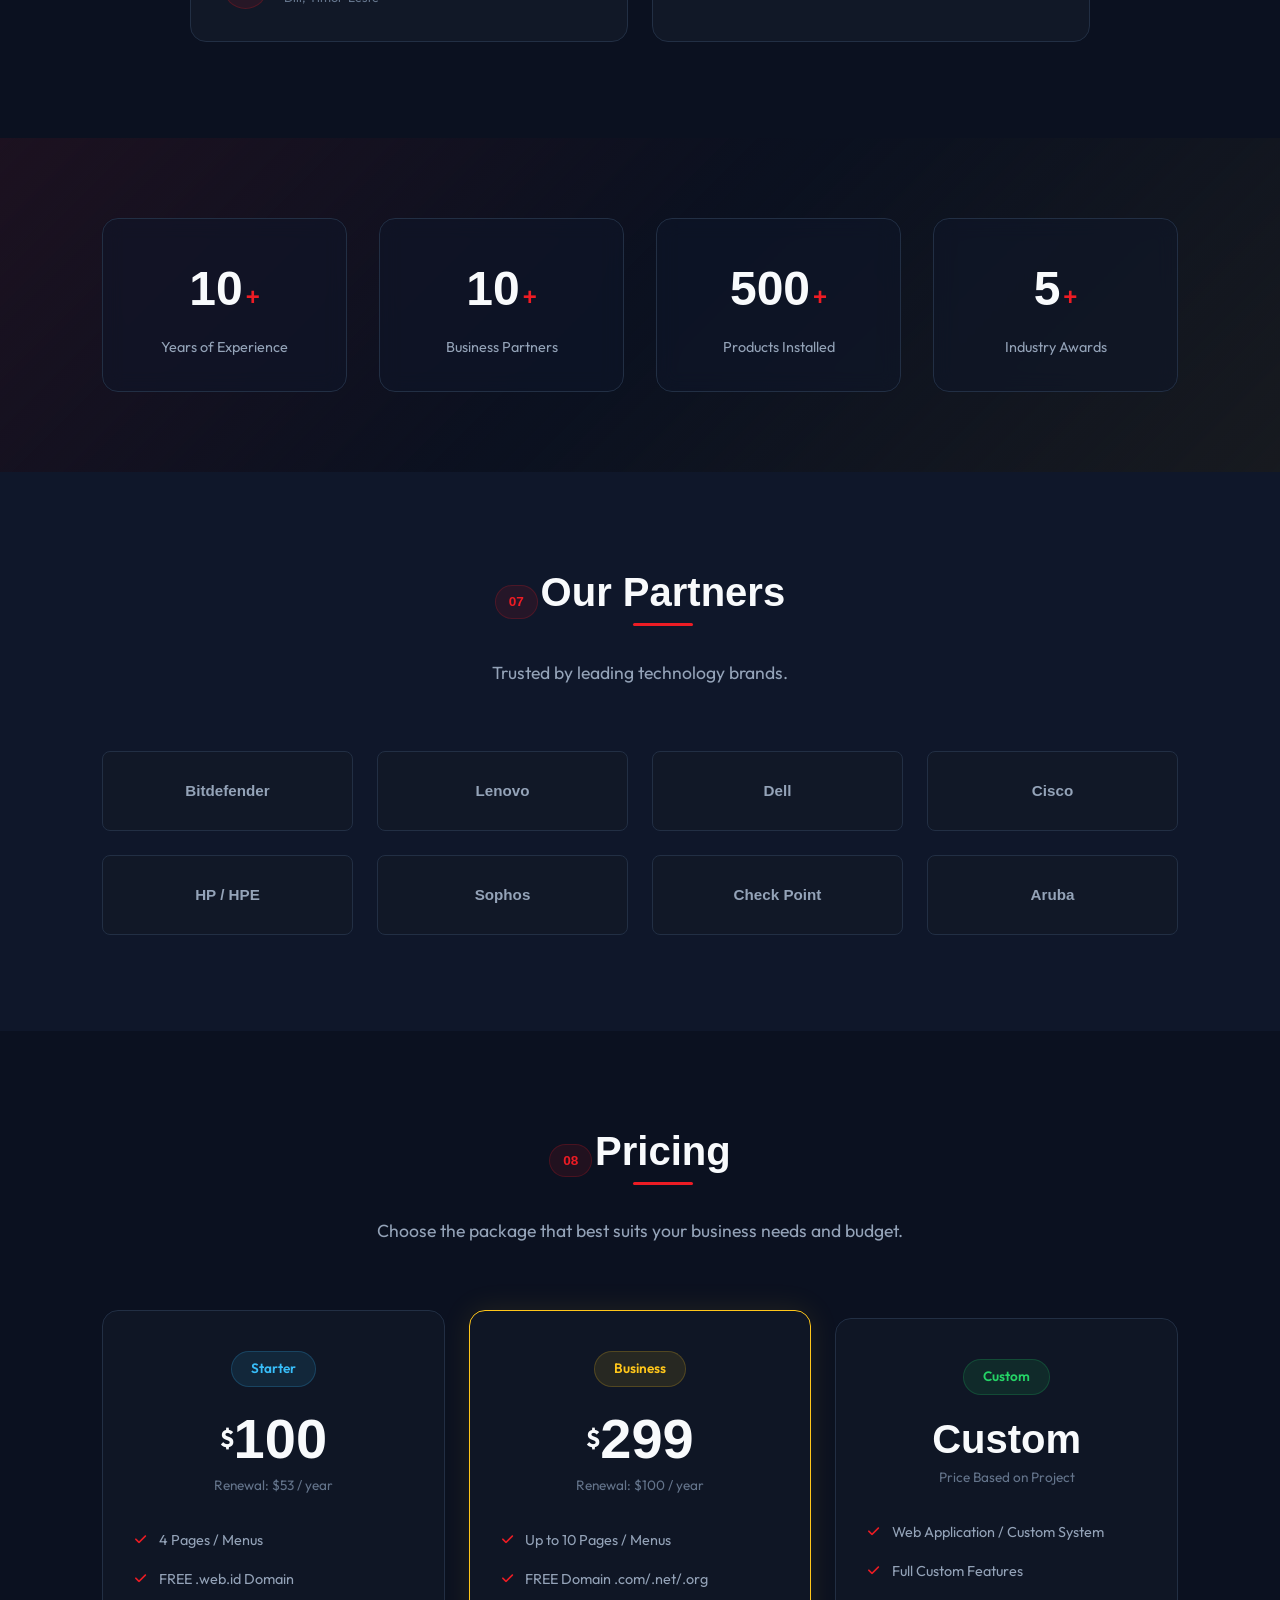
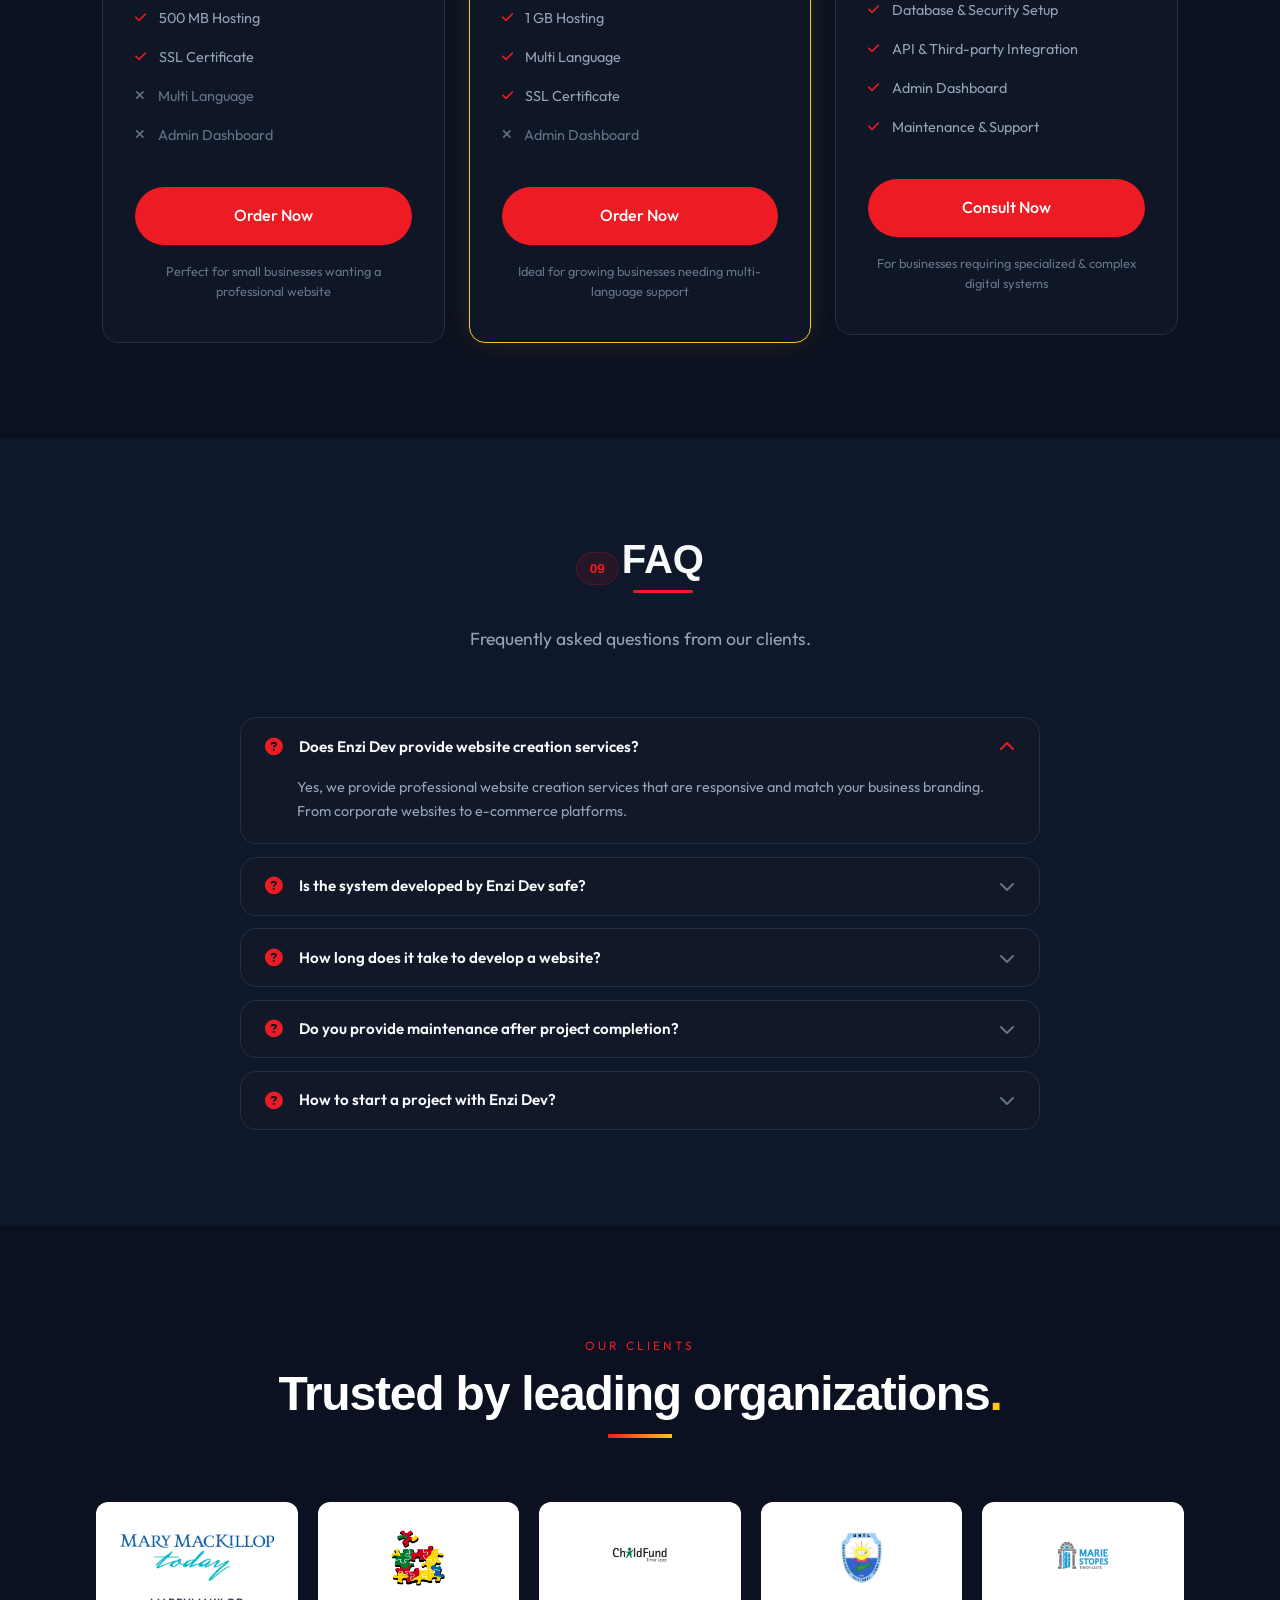
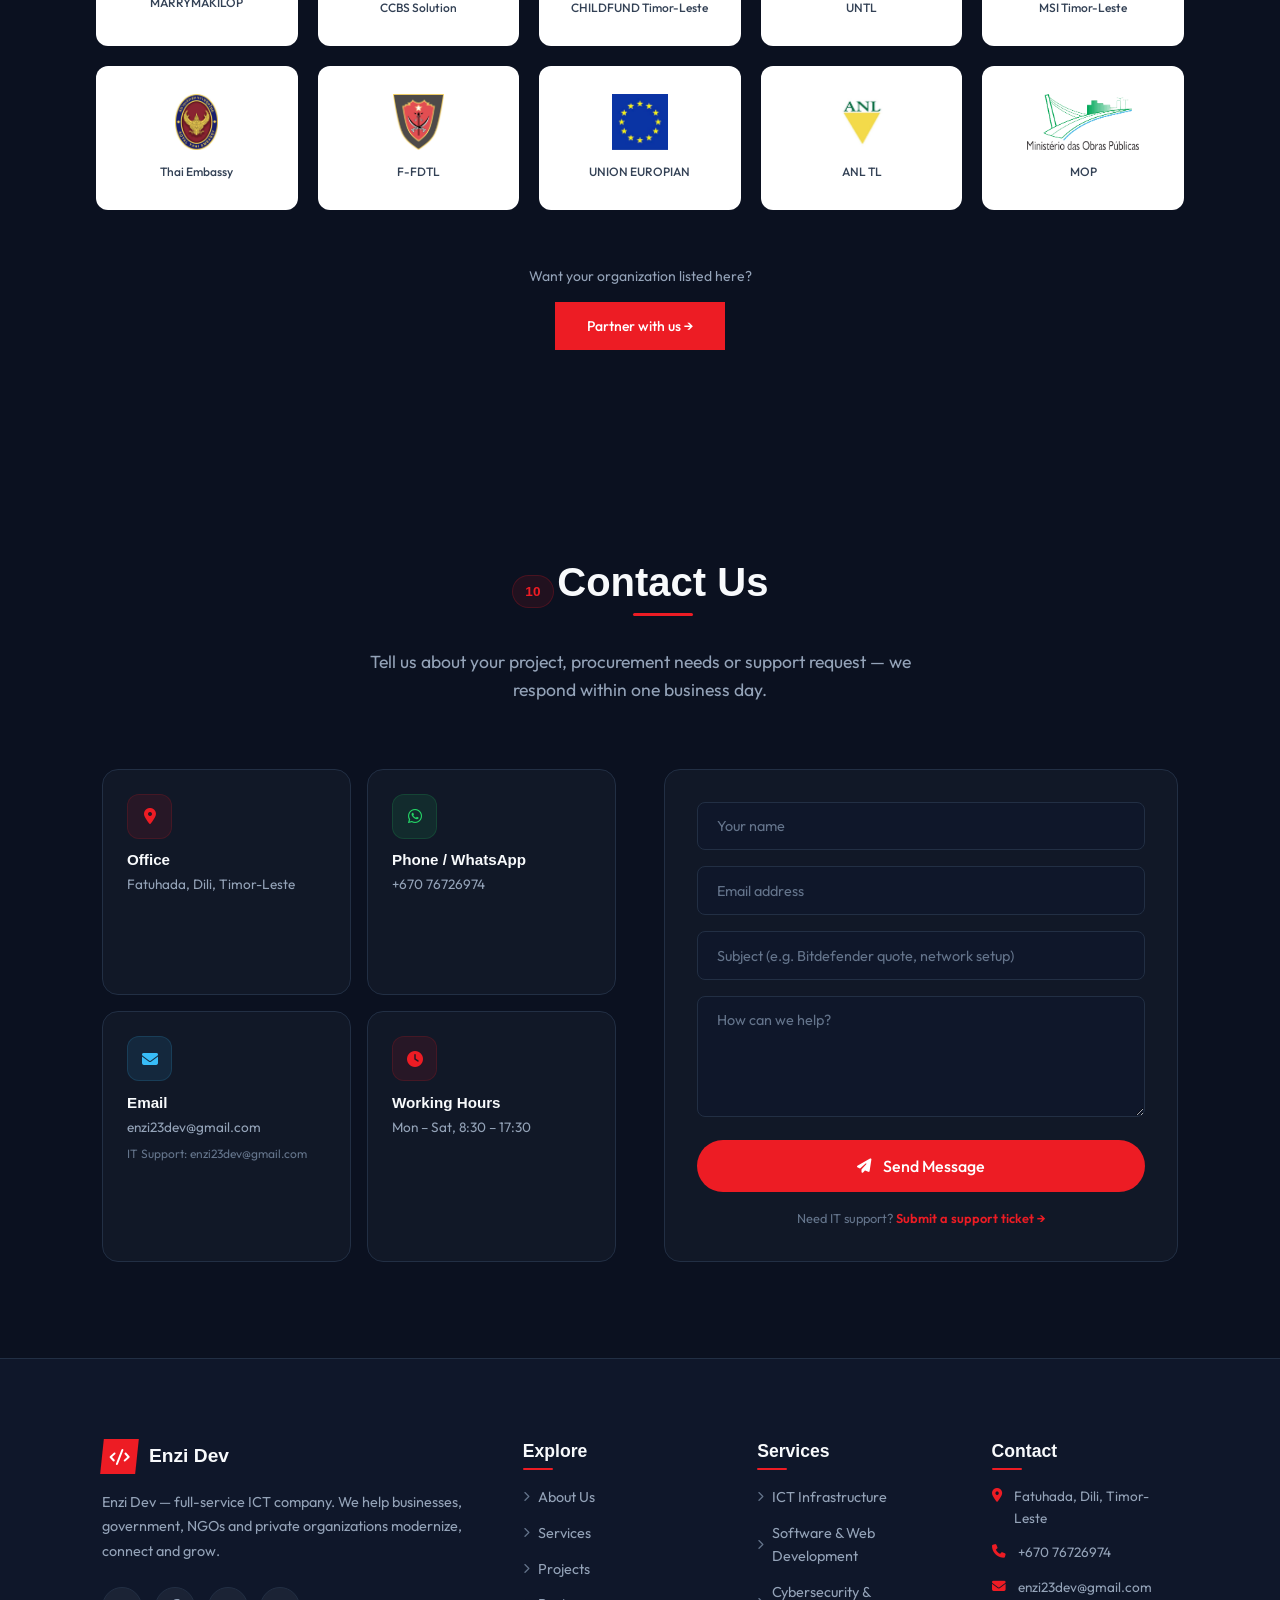
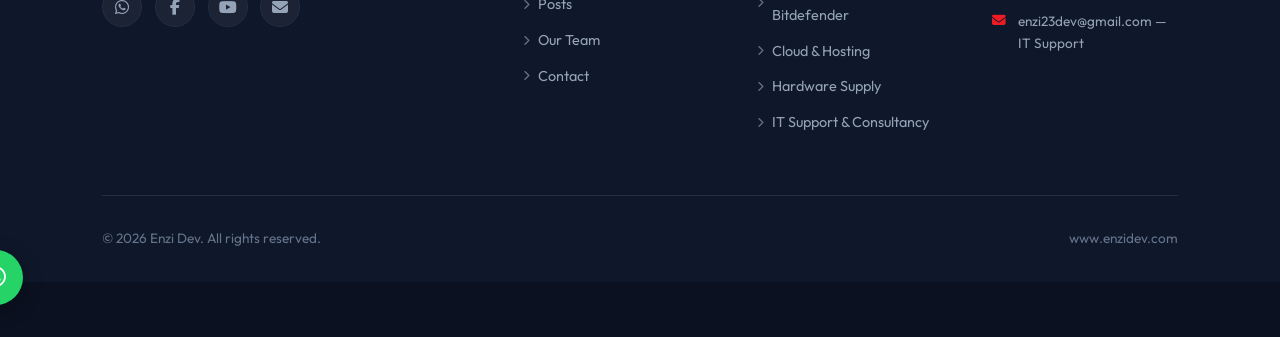
==== commit 2fe2a225: "Cleanup: remove dead files, fix team header typo, rewrite docs - Delete unused templates/ (old site " ====
--- a/website/index.html
+++ b/website/index.html
@@ -471,8 +471,11 @@
             <i class="fas fa-search"></i>
             <input type="search" id="postsSearch" class="posts-search" data-i18n-placeholder="posts.search" placeholder="Search posts…" autocomplete="off">
           </div>
-          <div class="posts-admin-bar" id="postsAdminBar">
+            <div class="posts-admin-bar" id="postsAdminBar">
             <span class="posts-admin-user" id="postsAdminUser" hidden></span>
+            <button type="button" class="posts-admin-btn posts-admin-logout" id="postsLogoutBtn" hidden>
+              <i class="fas fa-right-from-bracket"></i> <span data-i18n="posts.logout">Logout</span>
+            </button>
             <button type="button" class="posts-admin-btn posts-admin-new" id="postsNewBtn" hidden>
               <i class="fas fa-plus"></i> <span data-i18n="posts.newPost">New post</span>
             </button>
--- a/website/css/style.css
+++ b/website/css/style.css
@@ -2051,6 +2051,15 @@
 
 .posts-admin-btn:hover {
   border-color: rgba(255, 255, 255, 0.45);
+}
+
+.posts-admin-logout {
+  border-color: rgba(237, 28, 36, 0.55);
+  color: #FECACA;
+}
+
+.posts-admin-logout:hover {
+  background: rgba(237, 28, 36, 0.15);
 }
 
 .posts-admin-new {
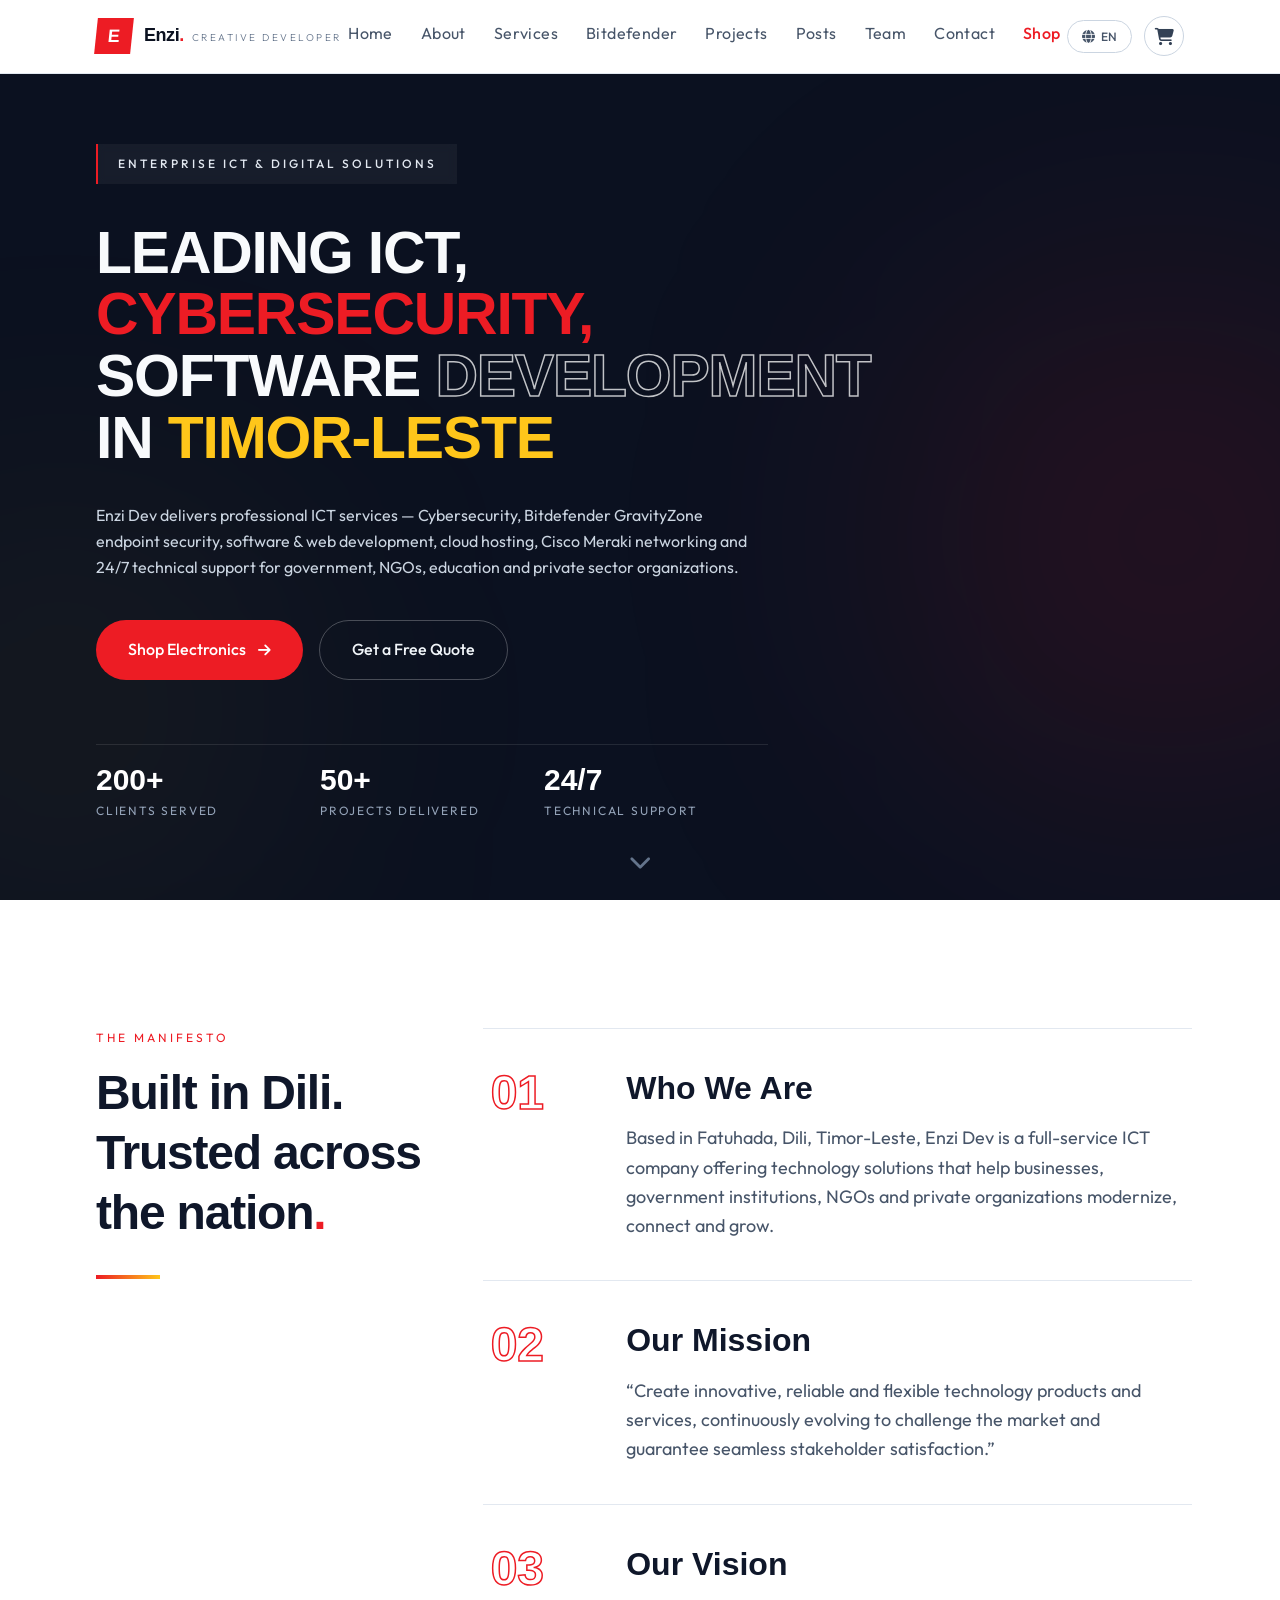
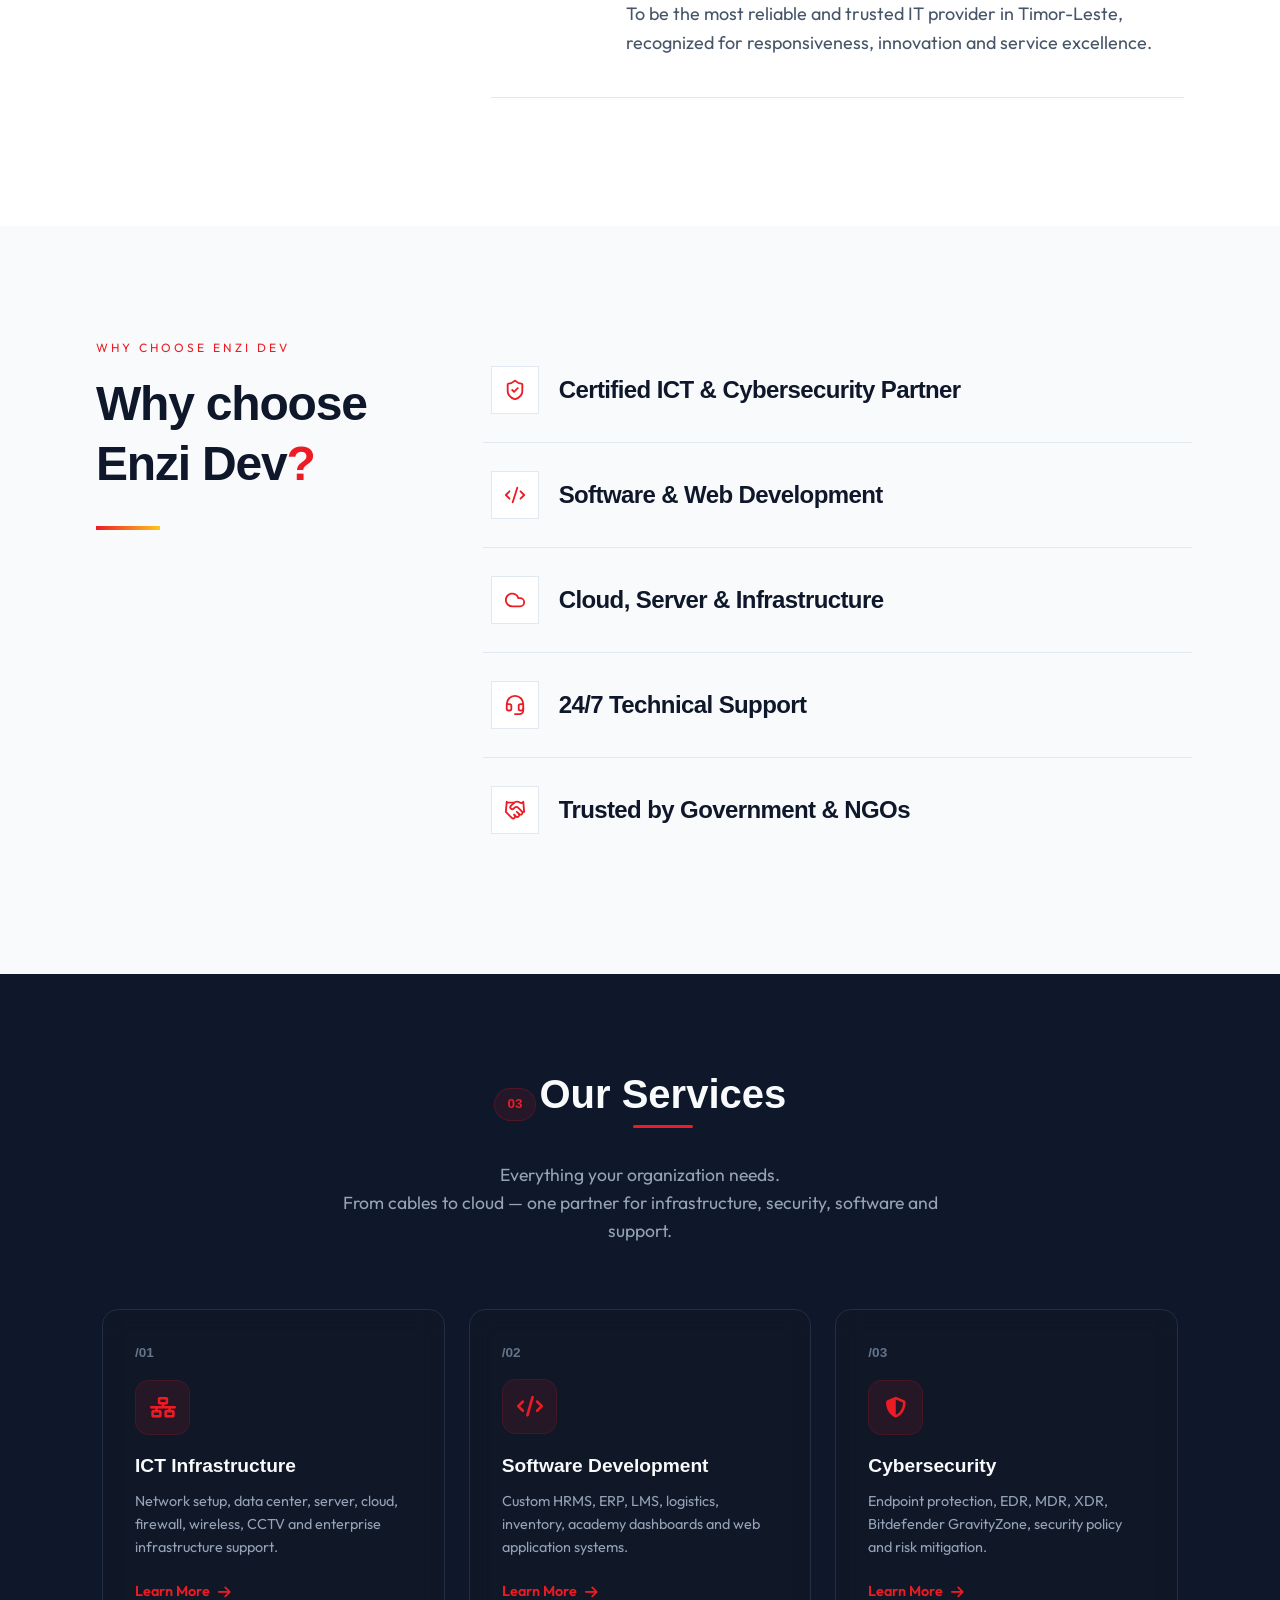
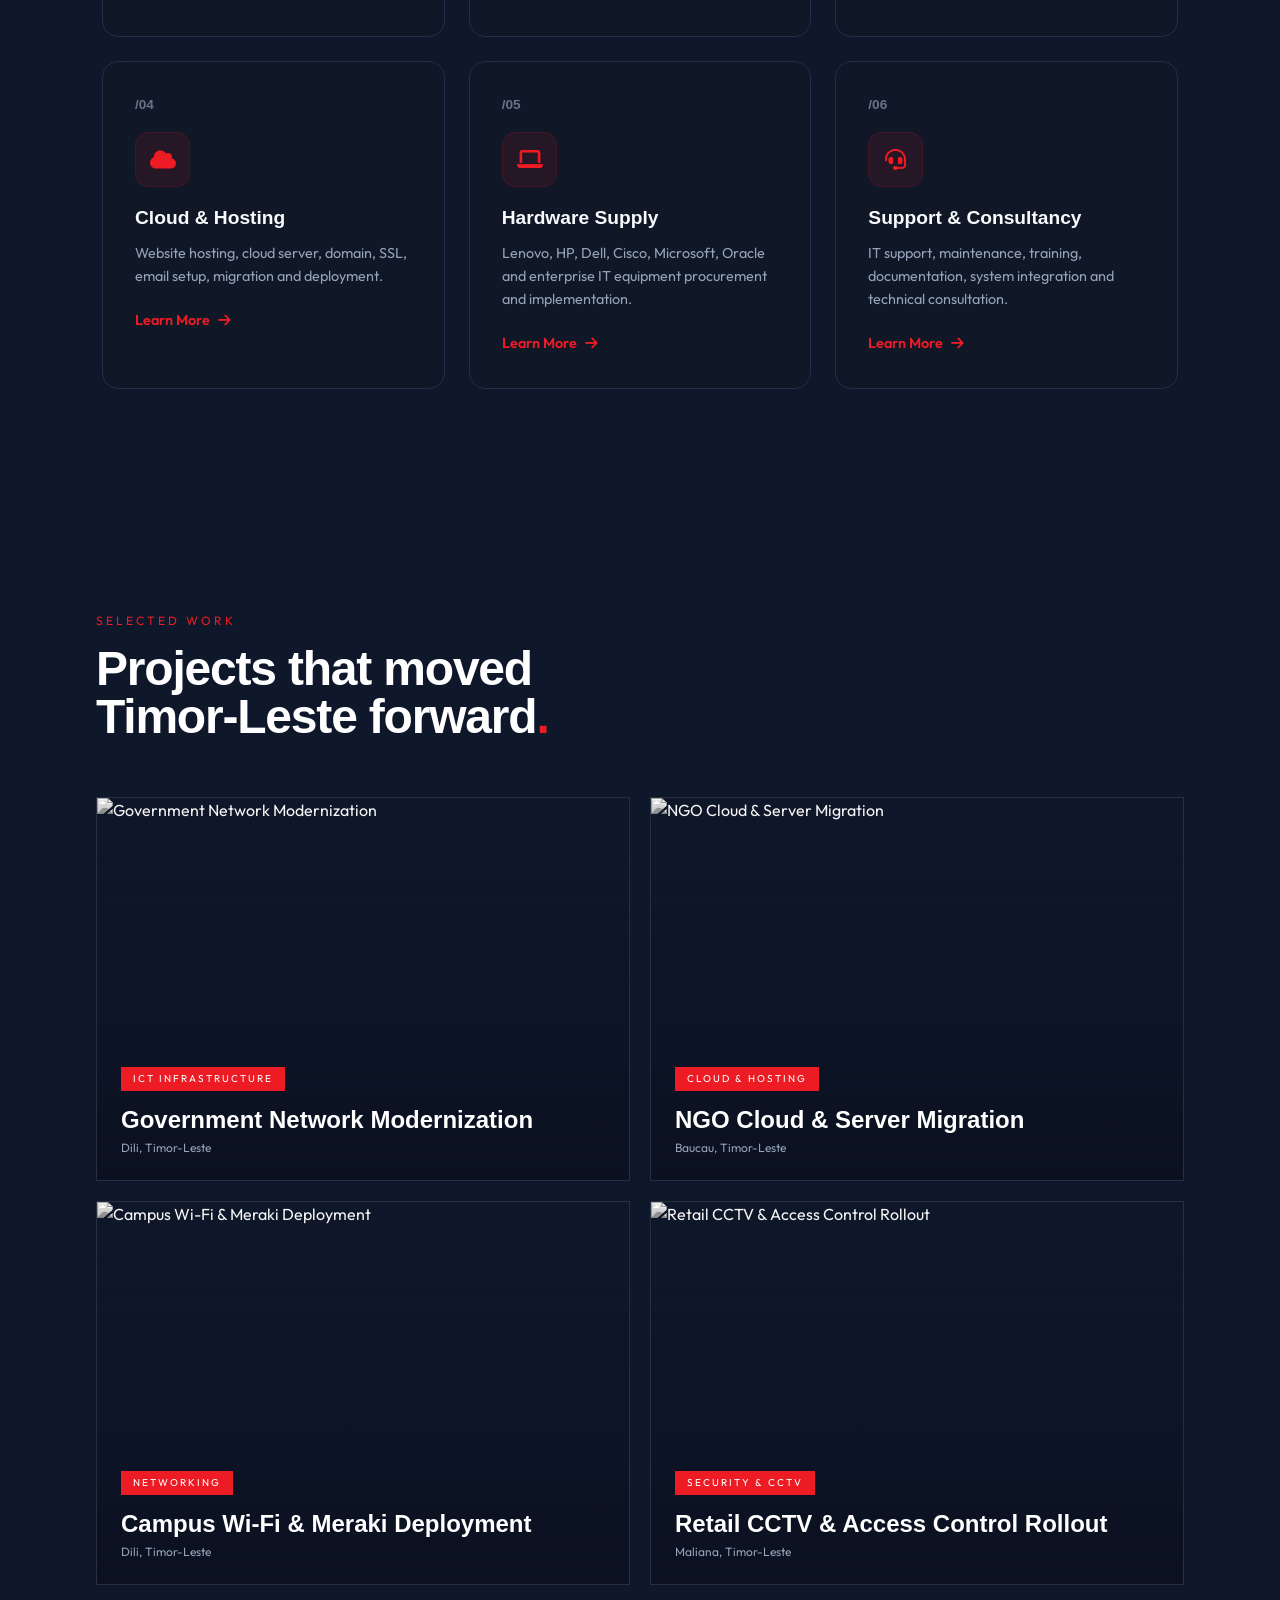
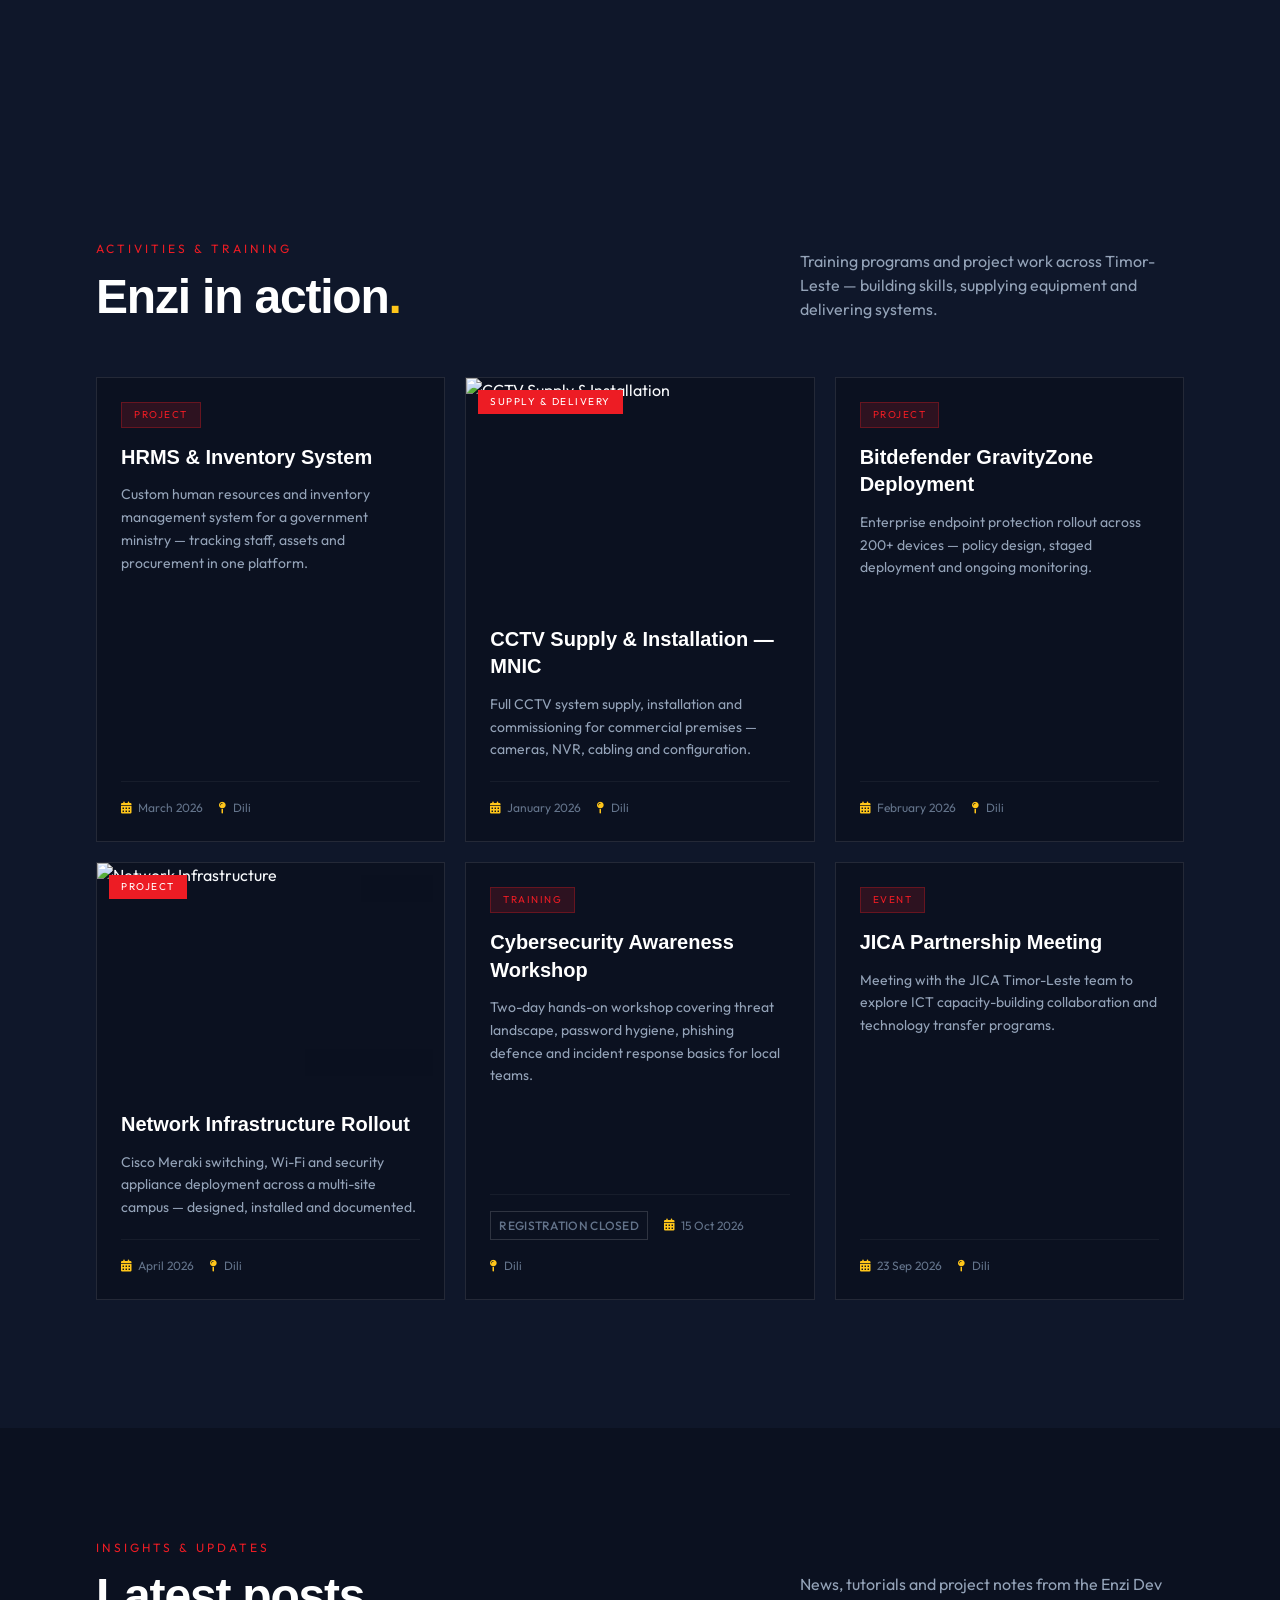
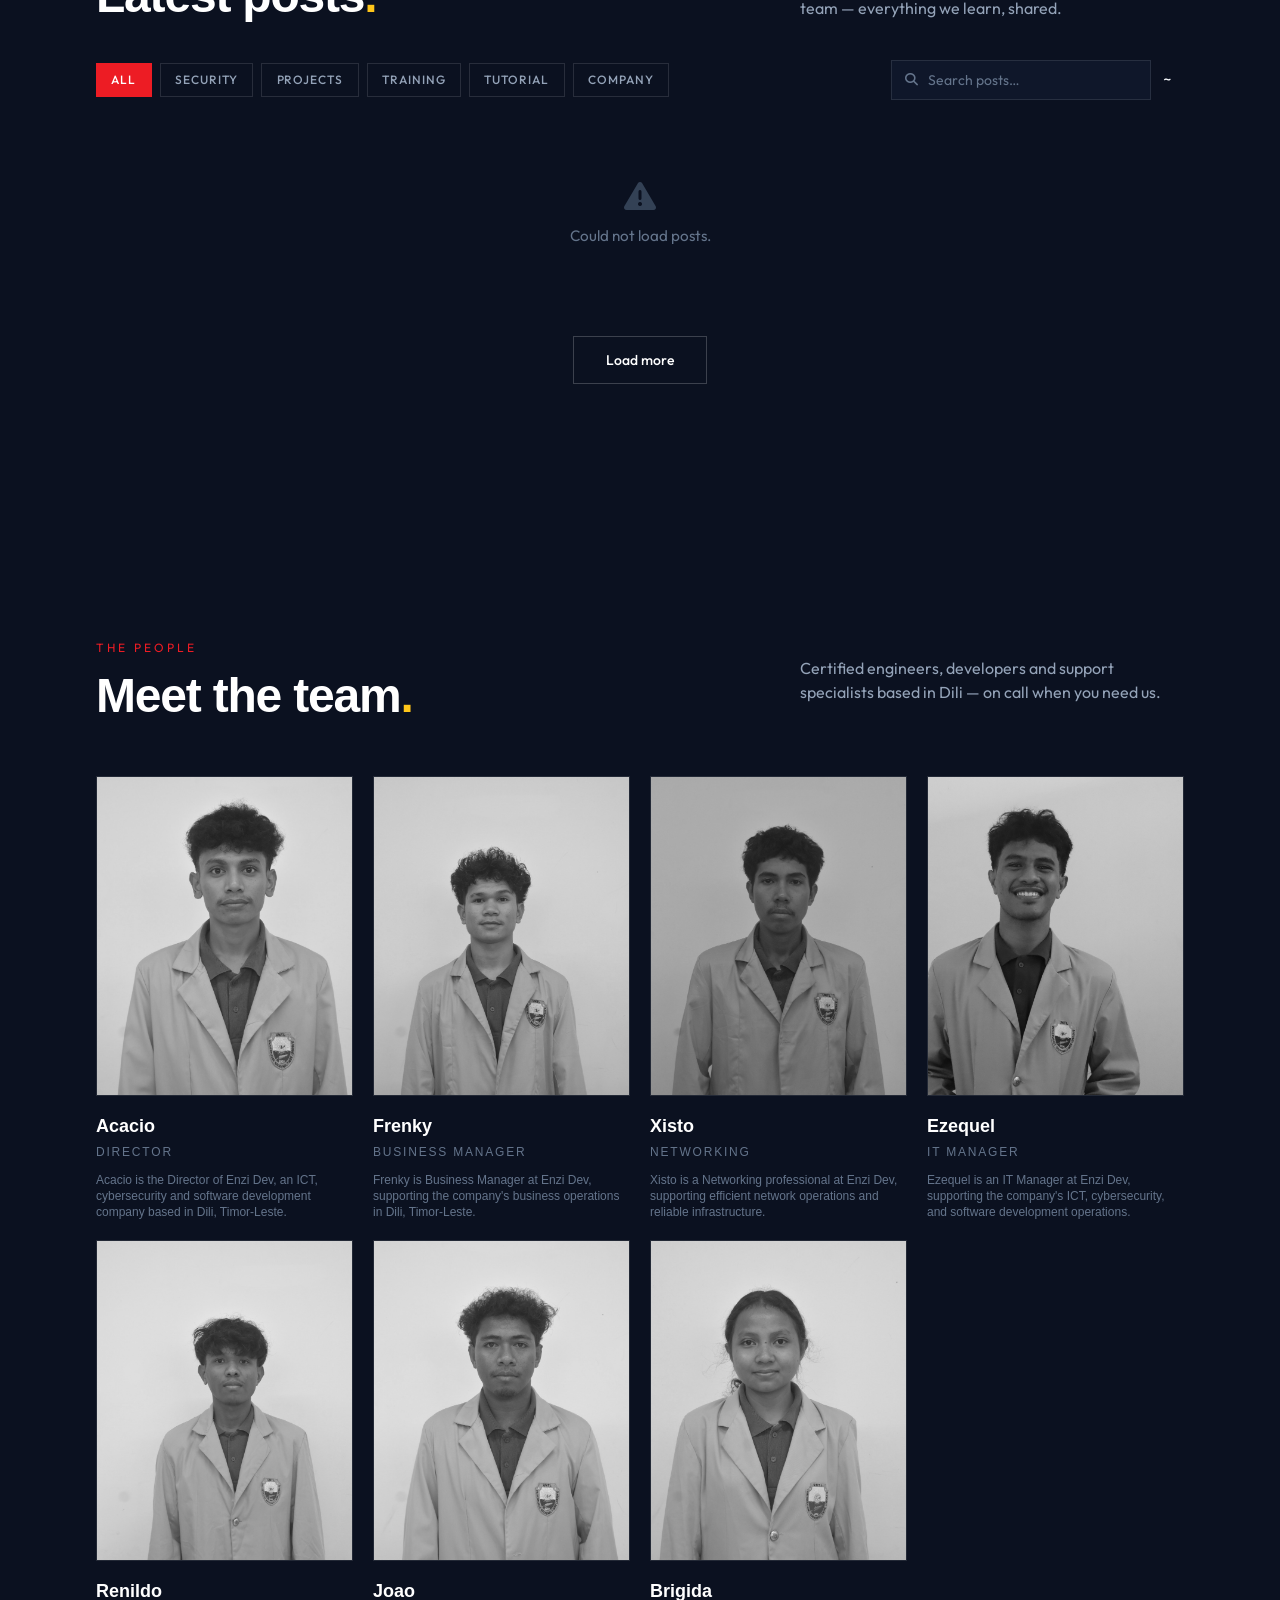
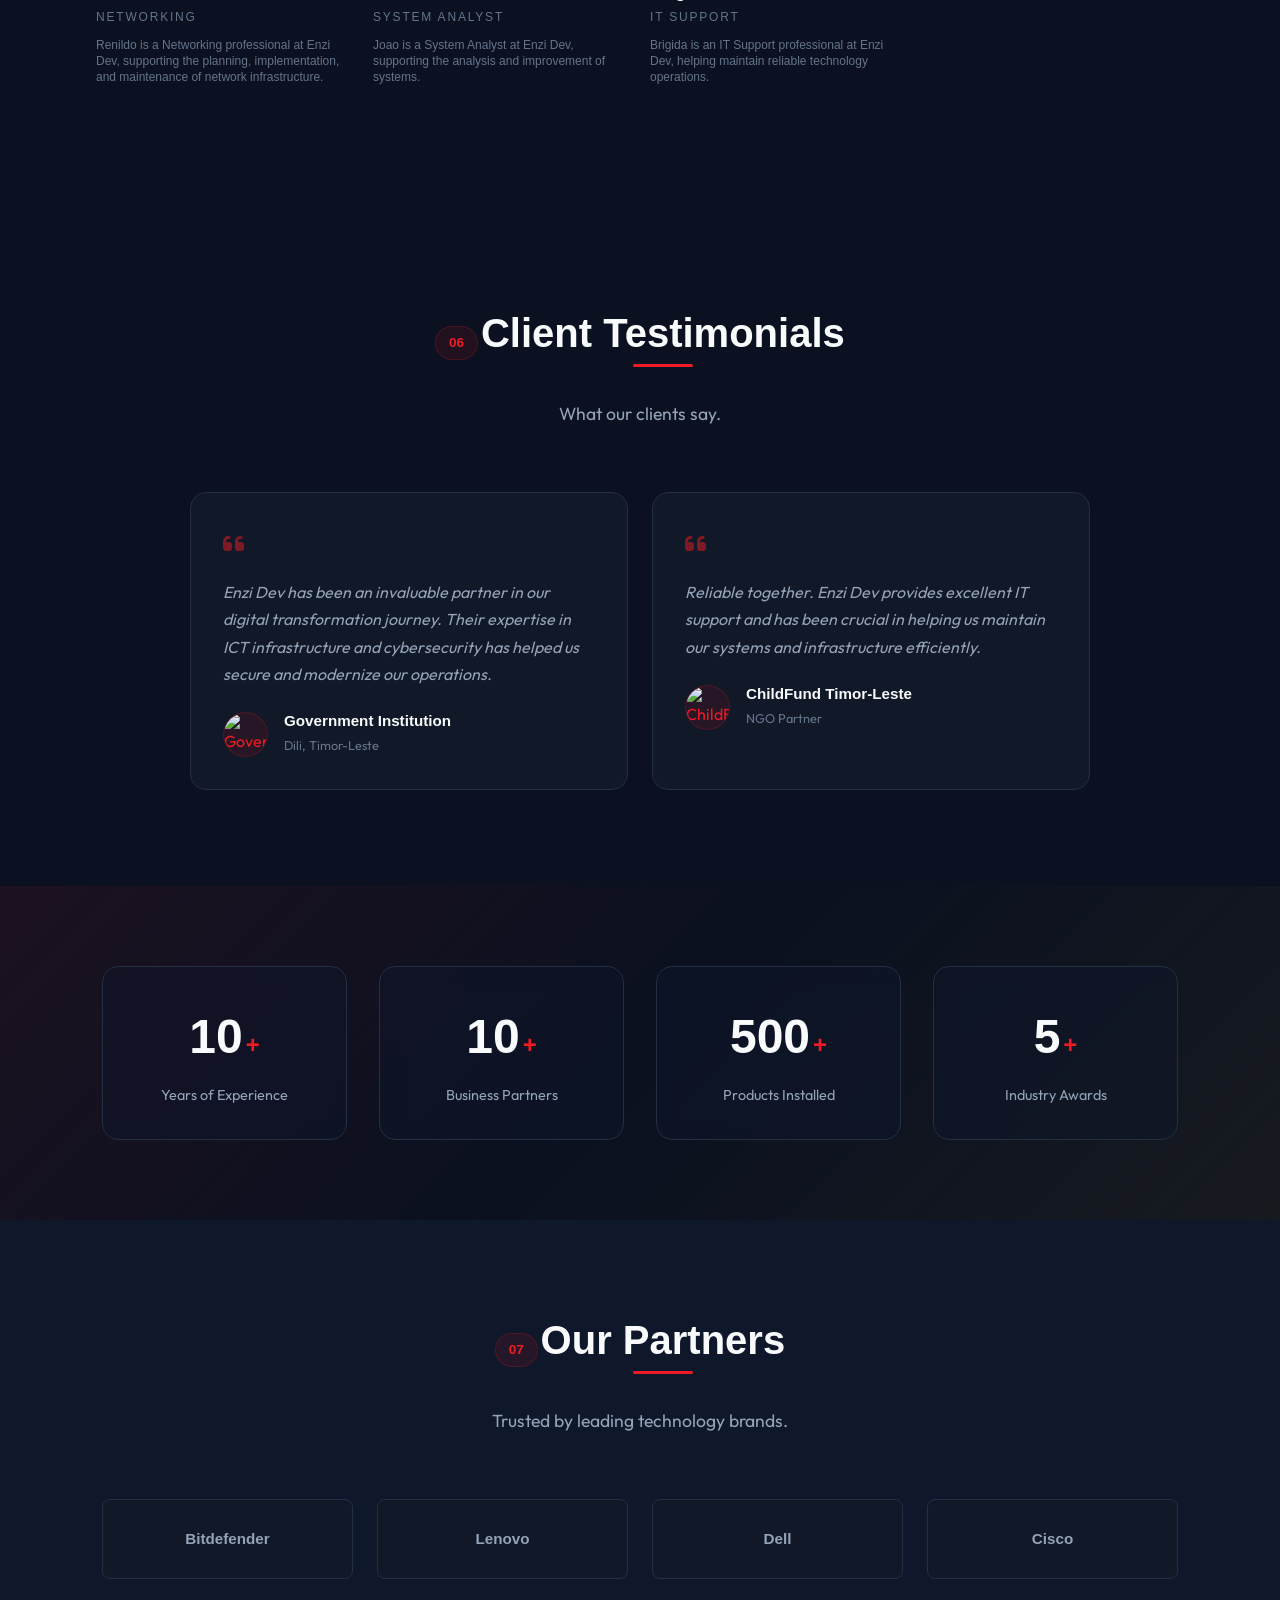
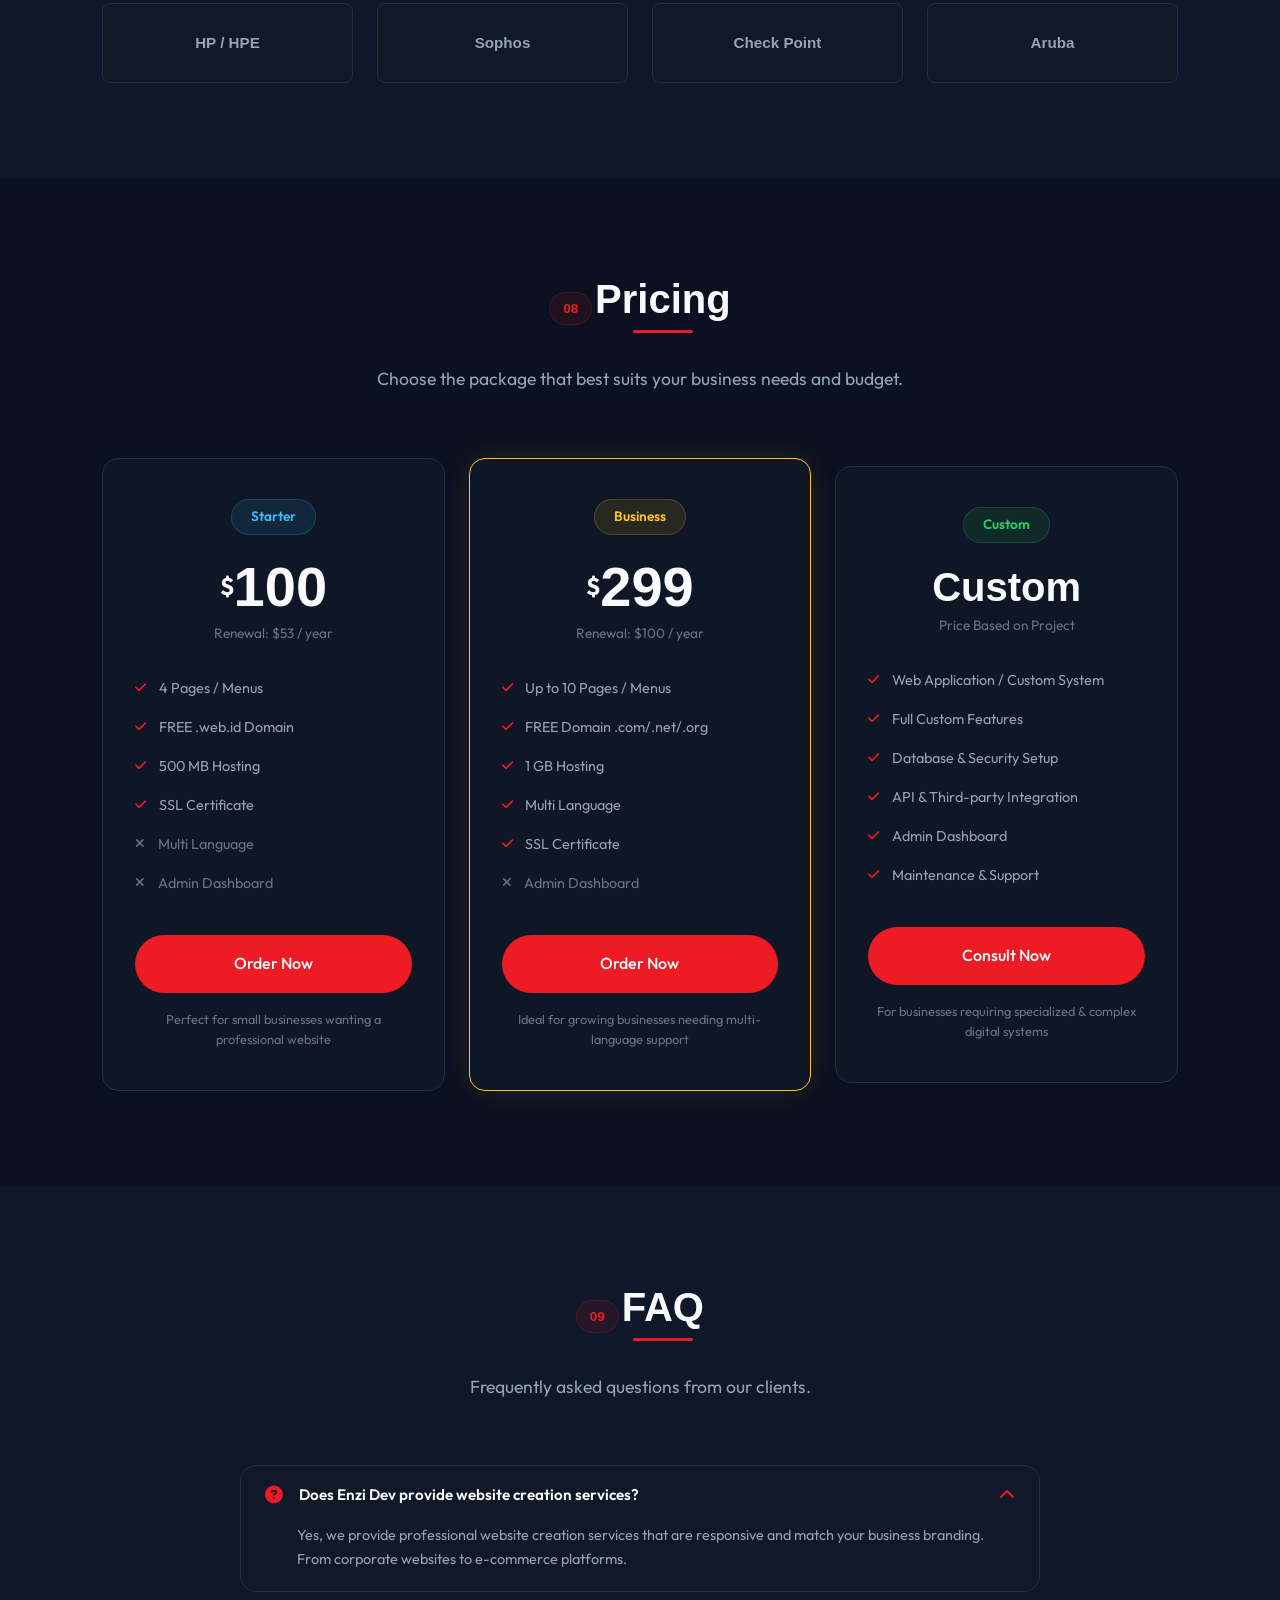
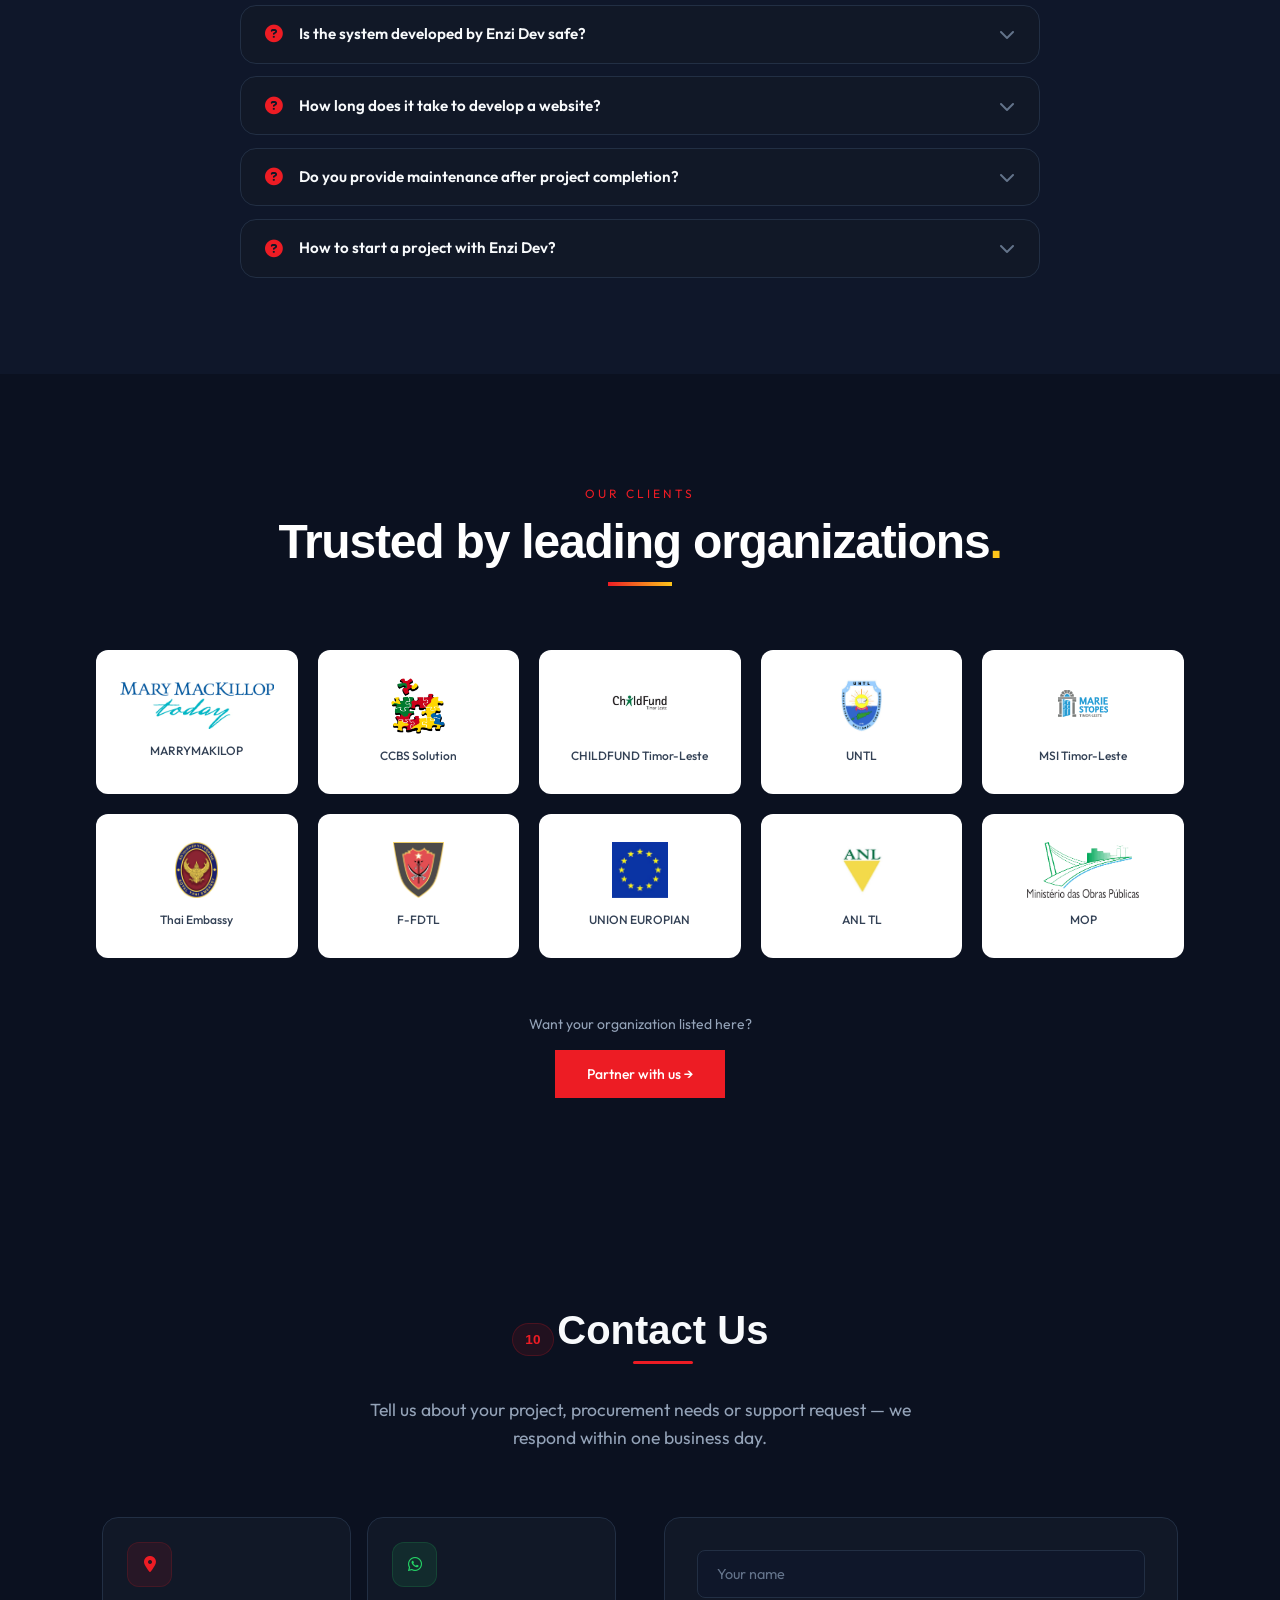
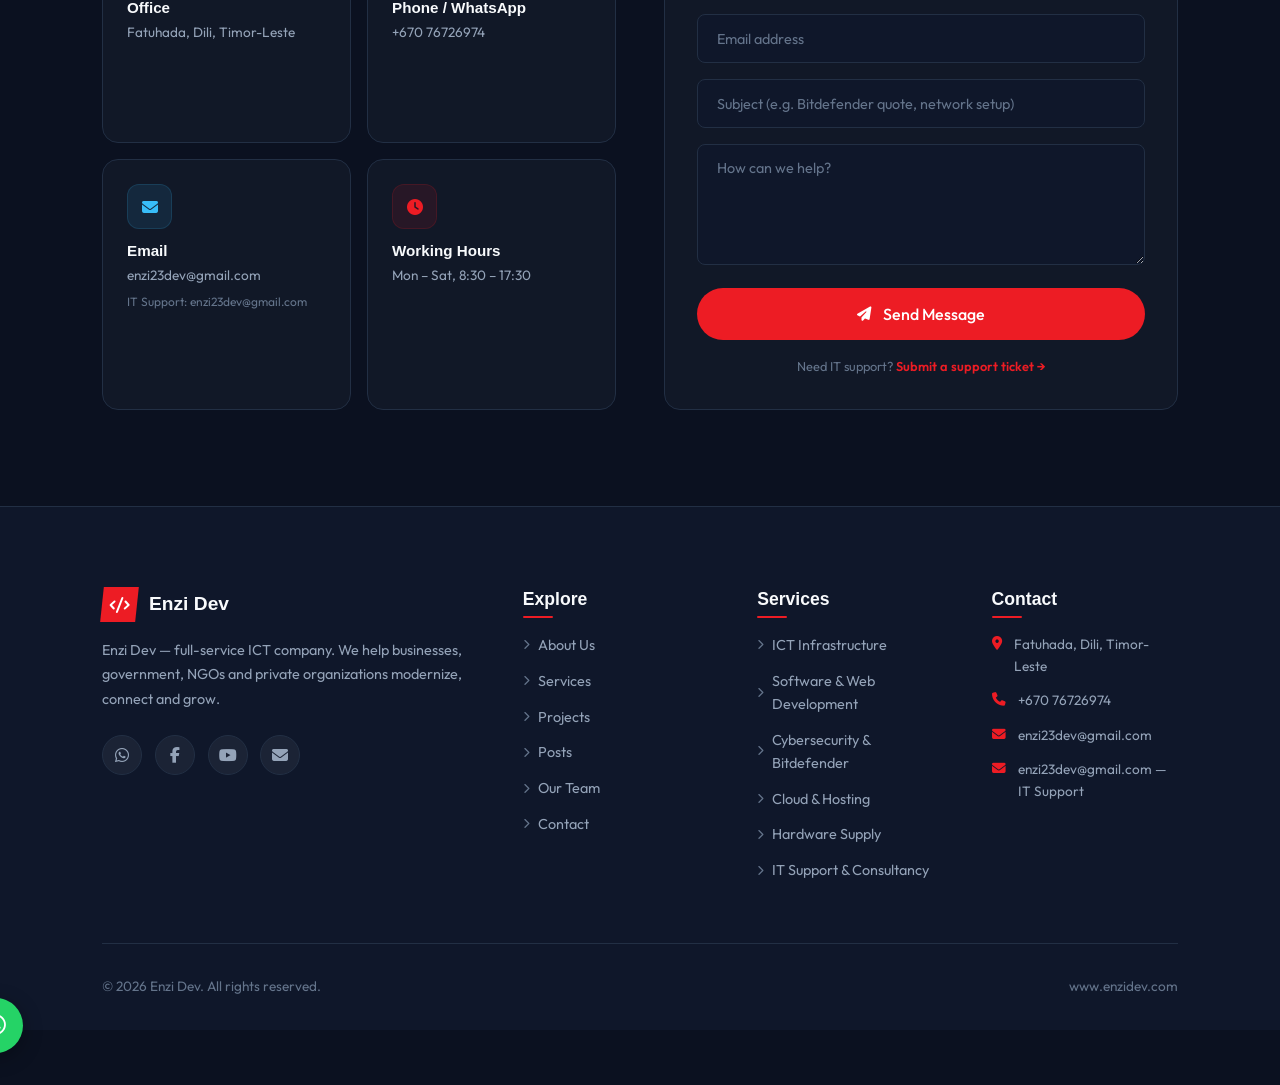
==== commit 1efb0b32: "Add Why Choose Enzi Dev section replicating kinos.tl" ====
--- a/website/index.html
+++ b/website/index.html
@@ -210,6 +210,47 @@
     </div>
   </section>
 
+  <!-- Why Choose Section -->
+  <section class="section-why" id="why-enzi">
+    <div class="why-container">
+      <div class="why-grid">
+        <div class="why-left">
+          <div class="why-sticky" data-animate="fade-up" data-delay="0">
+            <p class="why-label" data-i18n="why.label">Why Choose Enzi Dev</p>
+            <h2 class="why-heading">
+              <span data-i18n="why.title">Why choose Enzi Dev</span><span class="text-red">?</span>
+            </h2>
+            <div class="why-gradient-line"></div>
+          </div>
+        </div>
+        <div class="why-right">
+          <ul class="why-list">
+            <li class="why-item" data-animate="fade-up" data-delay="0">
+              <span class="why-icon"><svg xmlns="http://www.w3.org/2000/svg" width="22" height="22" viewBox="0 0 24 24" fill="none" stroke="currentColor" stroke-width="2" stroke-linecap="round" stroke-linejoin="round" aria-hidden="true"><path d="M20 13c0 5-3.5 7.5-7.66 8.95a1 1 0 0 1-.67-.01C7.5 20.5 4 18 4 13V6a1 1 0 0 1 1-1c2 0 4.5-1.2 6.24-2.72a1.17 1.17 0 0 1 1.52 0C14.51 3.81 17 5 19 5a1 1 0 0 1 1 1z"/><path d="m9 12 2 2 4-4"/></svg></span>
+              <span class="why-text" data-i18n="why.item1">Certified ICT &amp; Cybersecurity Partner</span>
+            </li>
+            <li class="why-item" data-animate="fade-up" data-delay="120">
+              <span class="why-icon"><svg xmlns="http://www.w3.org/2000/svg" width="22" height="22" viewBox="0 0 24 24" fill="none" stroke="currentColor" stroke-width="2" stroke-linecap="round" stroke-linejoin="round" aria-hidden="true"><path d="m18 16 4-4-4-4"/><path d="m6 8-4 4 4 4"/><path d="m14.5 4-5 16"/></svg></span>
+              <span class="why-text" data-i18n="why.item2">Software &amp; Web Development</span>
+            </li>
+            <li class="why-item" data-animate="fade-up" data-delay="240">
+              <span class="why-icon"><svg xmlns="http://www.w3.org/2000/svg" width="22" height="22" viewBox="0 0 24 24" fill="none" stroke="currentColor" stroke-width="2" stroke-linecap="round" stroke-linejoin="round" aria-hidden="true"><path d="M17.5 19H9a7 7 0 1 1 6.71-9h1.79a4.5 4.5 0 1 1 0 9Z"/></svg></span>
+              <span class="why-text" data-i18n="why.item3">Cloud, Server &amp; Infrastructure</span>
+            </li>
+            <li class="why-item" data-animate="fade-up" data-delay="360">
+              <span class="why-icon"><svg xmlns="http://www.w3.org/2000/svg" width="22" height="22" viewBox="0 0 24 24" fill="none" stroke="currentColor" stroke-width="2" stroke-linecap="round" stroke-linejoin="round" aria-hidden="true"><path d="M3 11h3a2 2 0 0 1 2 2v3a2 2 0 0 1-2 2H5a2 2 0 0 1-2-2v-5Zm0 0a9 9 0 1 1 18 0m0 0v5a2 2 0 0 1-2 2h-1a2 2 0 0 1-2-2v-3a2 2 0 0 1 2-2h3Z"/><path d="M21 16v2a4 4 0 0 1-4 4h-5"/></svg></span>
+              <span class="why-text" data-i18n="why.item4">24/7 Technical Support</span>
+            </li>
+            <li class="why-item" data-animate="fade-up" data-delay="480">
+              <span class="why-icon"><svg xmlns="http://www.w3.org/2000/svg" width="22" height="22" viewBox="0 0 24 24" fill="none" stroke="currentColor" stroke-width="2" stroke-linecap="round" stroke-linejoin="round" aria-hidden="true"><path d="m11 17 2 2a1 1 0 1 0 3-3"/><path d="m14 14 2.5 2.5a1 1 0 1 0 3-3l-3.88-3.88a3 3 0 0 0-4.24 0l-.88.88a1 1 0 1 1-3-3l2.81-2.81a5.79 5.79 0 0 1 7.06-.87l.47.28a2 2 0 0 0 1.42.25L21 4"/><path d="m21 3 1 11h-2"/><path d="M3 3 2 14l6.5 6.5a1 1 0 1 0 3-3"/><path d="M3 4h8"/></svg></span>
+              <span class="why-text" data-i18n="why.item5">Trusted by Government &amp; NGOs</span>
+            </li>
+          </ul>
+        </div>
+      </div>
+    </div>
+  </section>
+
   <!-- Services Section -->
   <section class="section section-alt" id="services">
     <div class="container">
@@ -471,7 +512,7 @@
             <i class="fas fa-search"></i>
             <input type="search" id="postsSearch" class="posts-search" data-i18n-placeholder="posts.search" placeholder="Search posts…" autocomplete="off">
           </div>
-            <div class="posts-admin-bar" id="postsAdminBar">
+            ~<div class="posts-admin-bar" id="postsAdminBar">
             <span class="posts-admin-user" id="postsAdminUser" hidden></span>
             <button type="button" class="posts-admin-btn posts-admin-logout" id="postsLogoutBtn" hidden>
               <i class="fas fa-right-from-bracket"></i> <span data-i18n="posts.logout">Logout</span>
--- a/website/css/style.css
+++ b/website/css/style.css
@@ -1084,6 +1084,156 @@
 
 .about-closing-rule {
   border-top: 1px solid #e2e8f0;
+}
+
+/* ===== Why Choose Section (kinos exact) ===== */
+.section-why {
+  background: #f8fafc;
+  color: #475569;
+  padding: 5rem 1.5rem;
+}
+
+@media (min-width: 768px) {
+  .section-why { padding: 5rem 3rem; }
+}
+
+@media (min-width: 1024px) {
+  .section-why { padding: 7rem 6rem; }
+}
+
+.why-container {
+  max-width: 1400px;
+  margin: 0 auto;
+}
+
+.why-grid {
+  display: grid;
+  grid-template-columns: 1fr;
+  gap: 3rem;
+}
+
+@media (min-width: 1024px) {
+  .why-grid {
+    grid-template-columns: 1fr 2fr;
+    gap: 3rem;
+  }
+
+  .why-left {
+    position: sticky;
+    top: 128px;
+    align-self: start;
+  }
+}
+
+.why-label {
+  font-size: 0.75rem;
+  font-weight: 400;
+  color: var(--primary);
+  letter-spacing: 0.25em;
+  text-transform: uppercase;
+  margin-bottom: 1rem;
+}
+
+.why-heading {
+  font-family: var(--font-display);
+  font-weight: 600;
+  font-size: 2.25rem;
+  color: #0f172a;
+  line-height: 1.25;
+  letter-spacing: -0.025em;
+}
+
+@media (min-width: 640px) {
+  .why-heading { font-size: 3rem; }
+}
+
+.why-heading .text-red {
+  color: var(--primary);
+}
+
+.why-gradient-line {
+  width: 64px;
+  height: 4px;
+  background: linear-gradient(to right, var(--primary), var(--accent));
+  margin-top: 2rem;
+  transform-origin: left;
+  transform: scaleX(0);
+}
+
+.why-sticky.animated .why-gradient-line {
+  transform: scaleX(1);
+  transition: transform 1s cubic-bezier(0.76, 0, 0.24, 1) 0.3s;
+}
+
+.why-list {
+  list-style: none;
+  margin: 0;
+  padding: 0;
+}
+
+.why-item {
+  display: flex;
+  align-items: center;
+  gap: 1.25rem;
+  padding: 1.75rem 0.5rem;
+  margin: 0 -0.5rem;
+  transition: background-color 300ms;
+}
+
+.why-item + .why-item {
+  border-top: 1px solid #e2e8f0;
+}
+
+.why-item:hover {
+  background: #ffffff;
+}
+
+.why-item[data-animate] {
+  transition: all 0.8s cubic-bezier(0.76, 0, 0.24, 1), background-color 300ms;
+}
+
+.why-icon {
+  width: 48px;
+  height: 48px;
+  flex-shrink: 0;
+  border: 1px solid #e2e8f0;
+  background: #ffffff;
+  display: flex;
+  align-items: center;
+  justify-content: center;
+  color: var(--primary);
+  transition: all 300ms;
+}
+
+.why-icon svg {
+  transition: transform 300ms;
+}
+
+.why-item:hover .why-icon {
+  background: var(--primary);
+  border-color: var(--primary);
+  color: #ffffff;
+}
+
+.why-item:hover .why-icon svg {
+  transform: rotate(-6deg) scale(1.1);
+}
+
+.why-text {
+  font-family: var(--font-display);
+  font-weight: 600;
+  font-size: 1.25rem;
+  color: #0f172a;
+  letter-spacing: -0.025em;
+  transition: transform 300ms;
+}
+
+@media (min-width: 640px) {
+  .why-text { font-size: 1.5rem; }
+}
+
+.why-item:hover .why-text {
+  transform: translateX(4px);
 }
 
 /* ===== Services Section ===== */
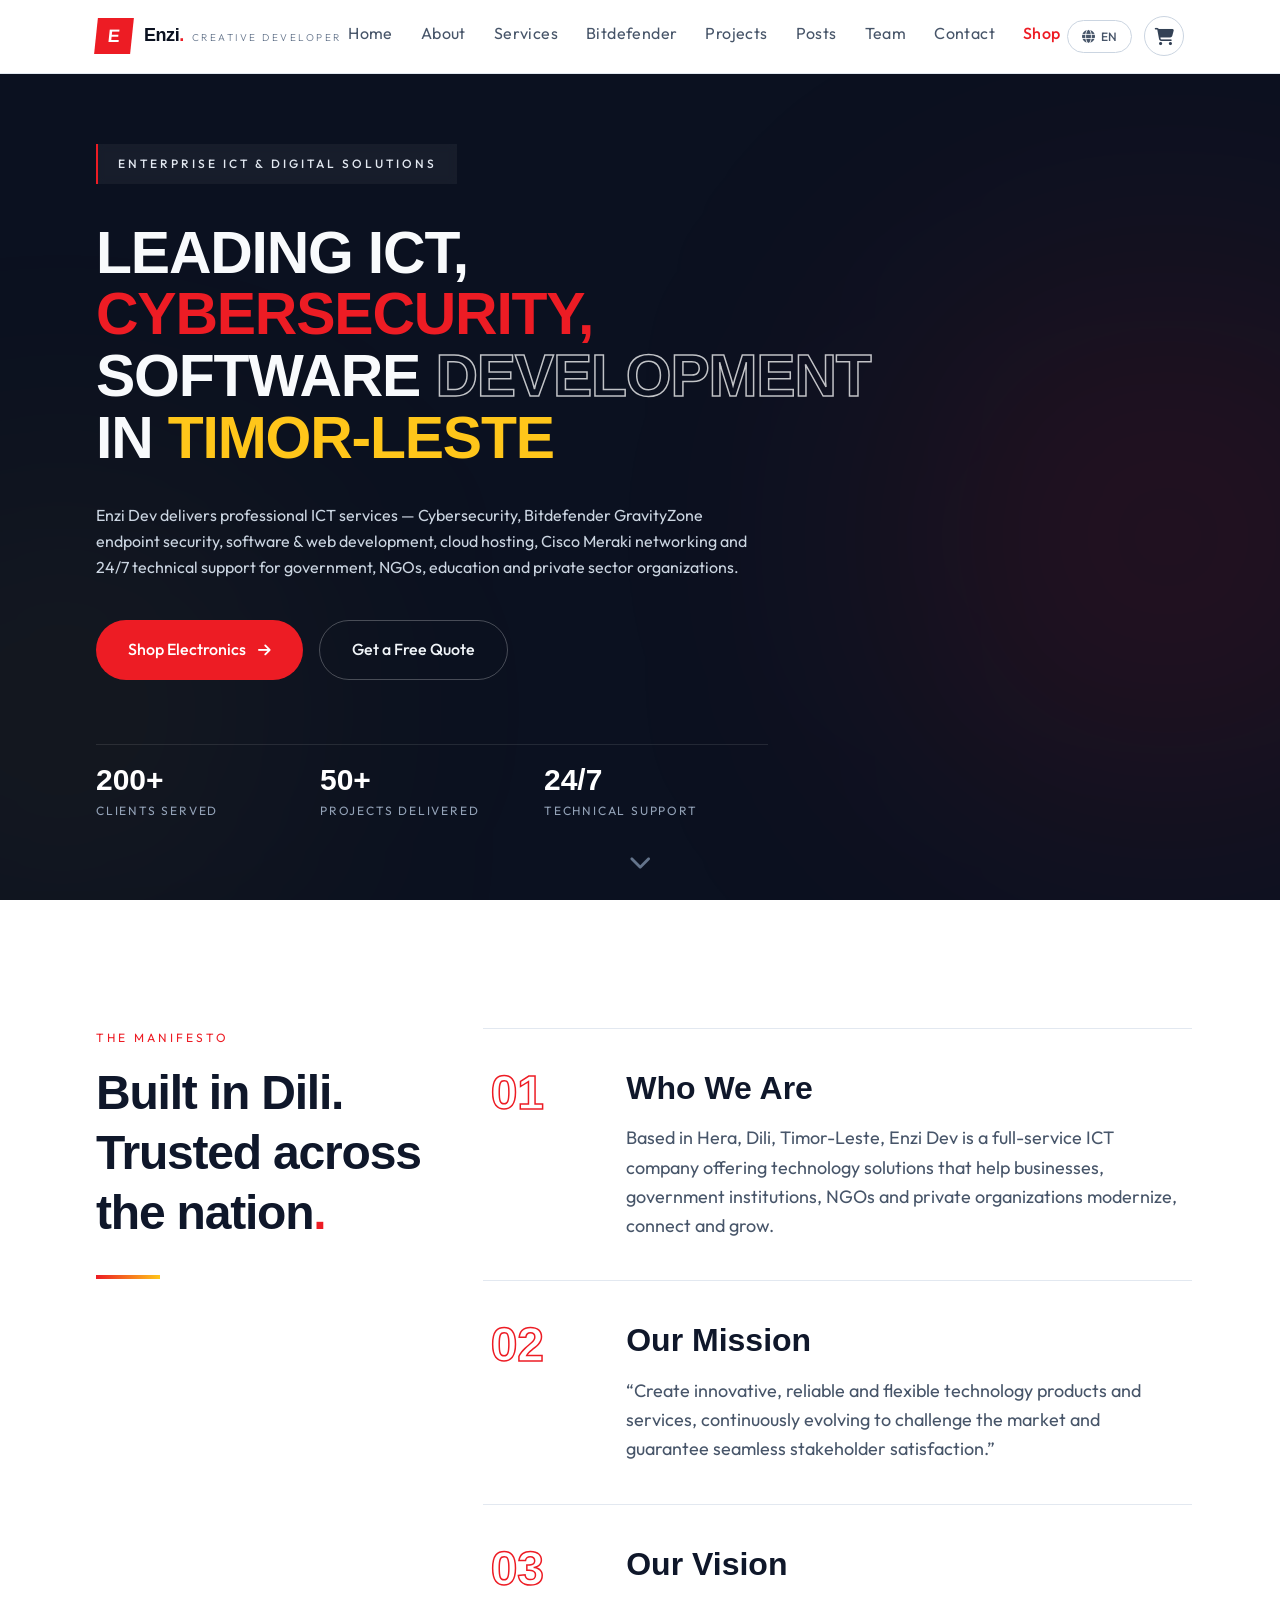
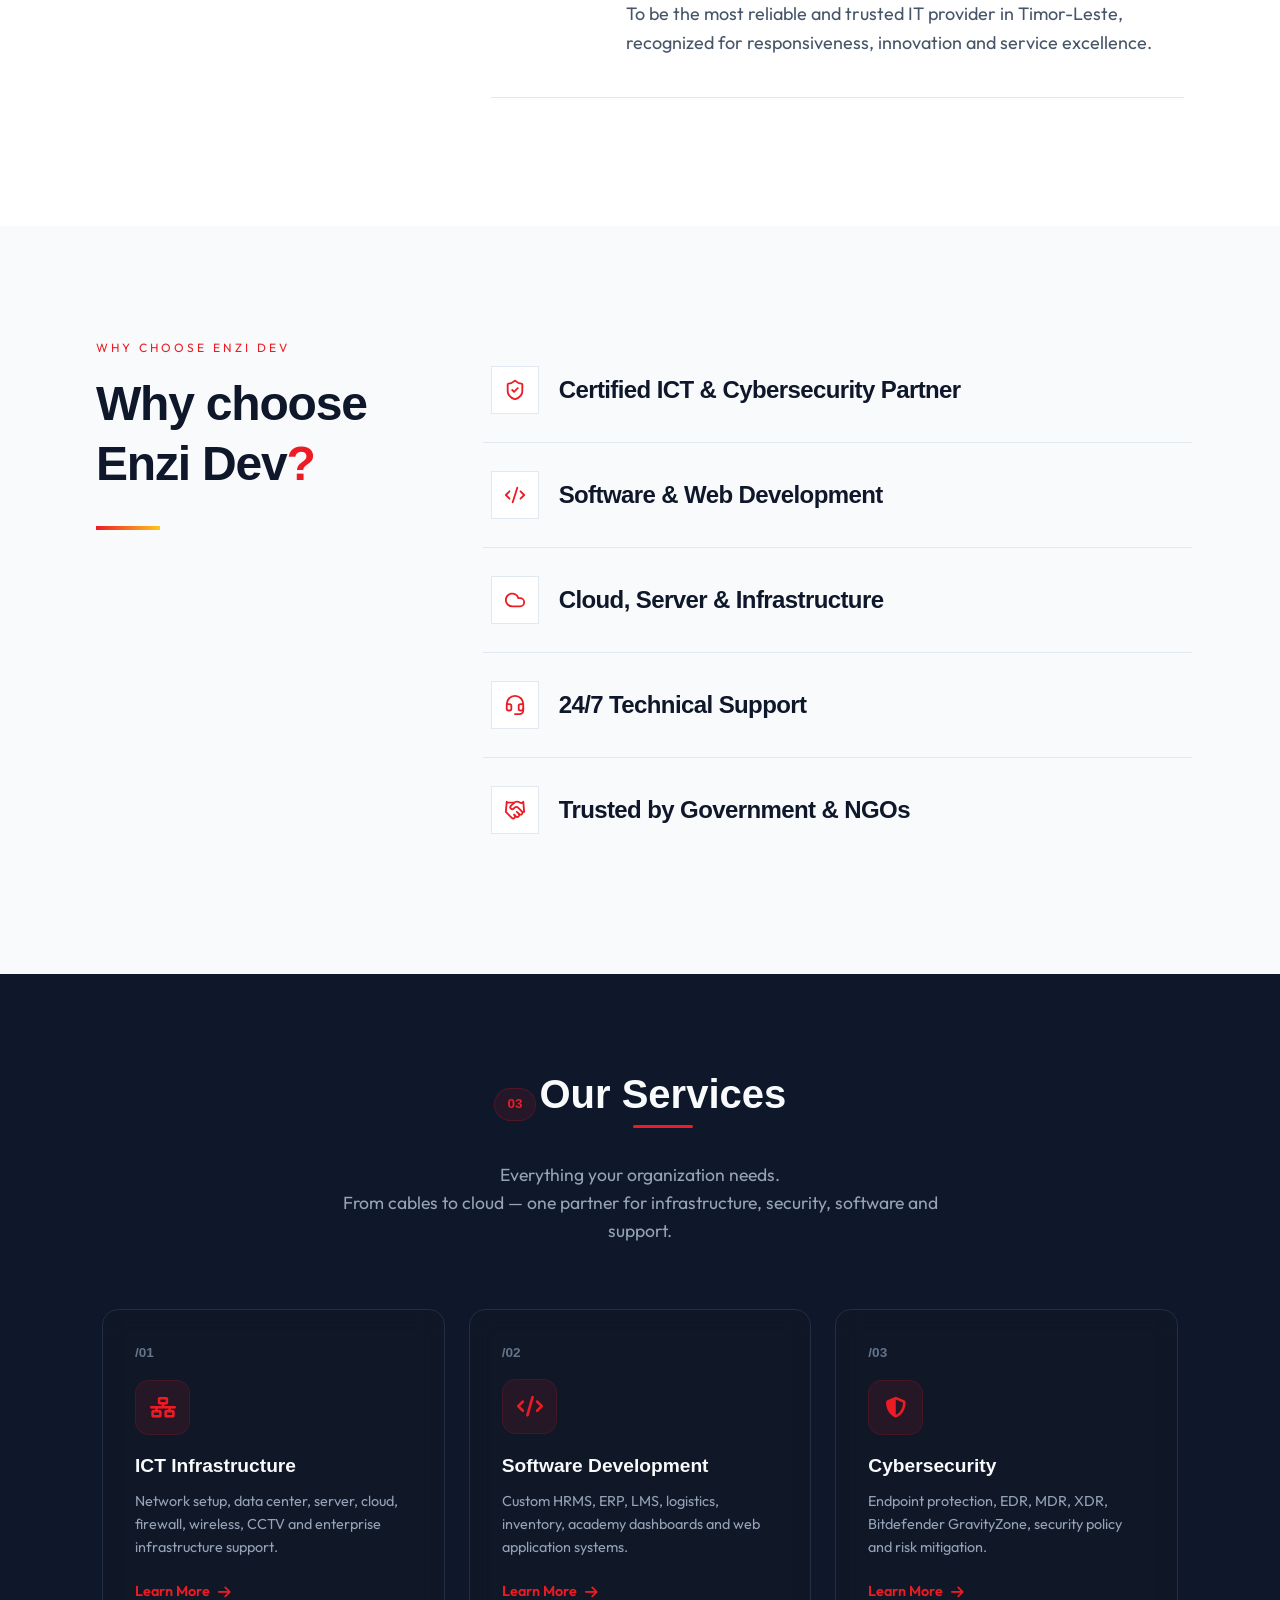
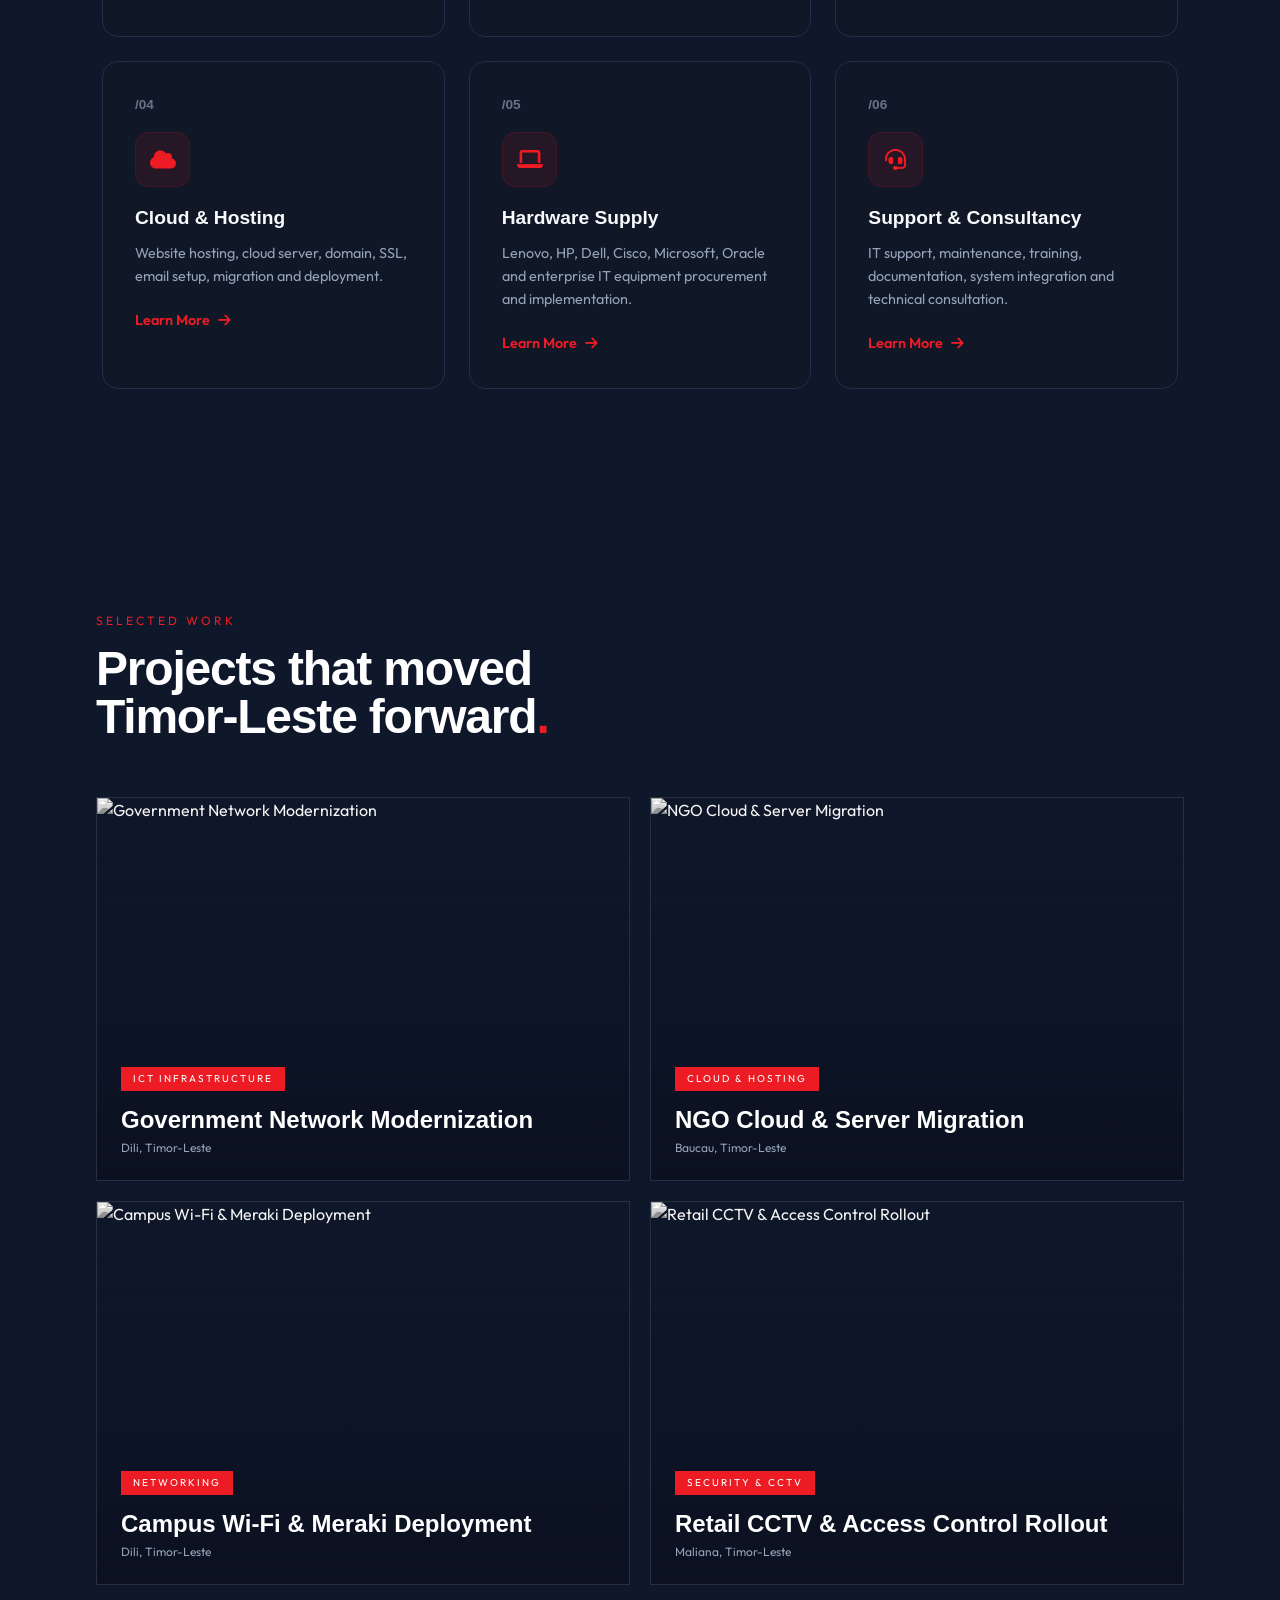
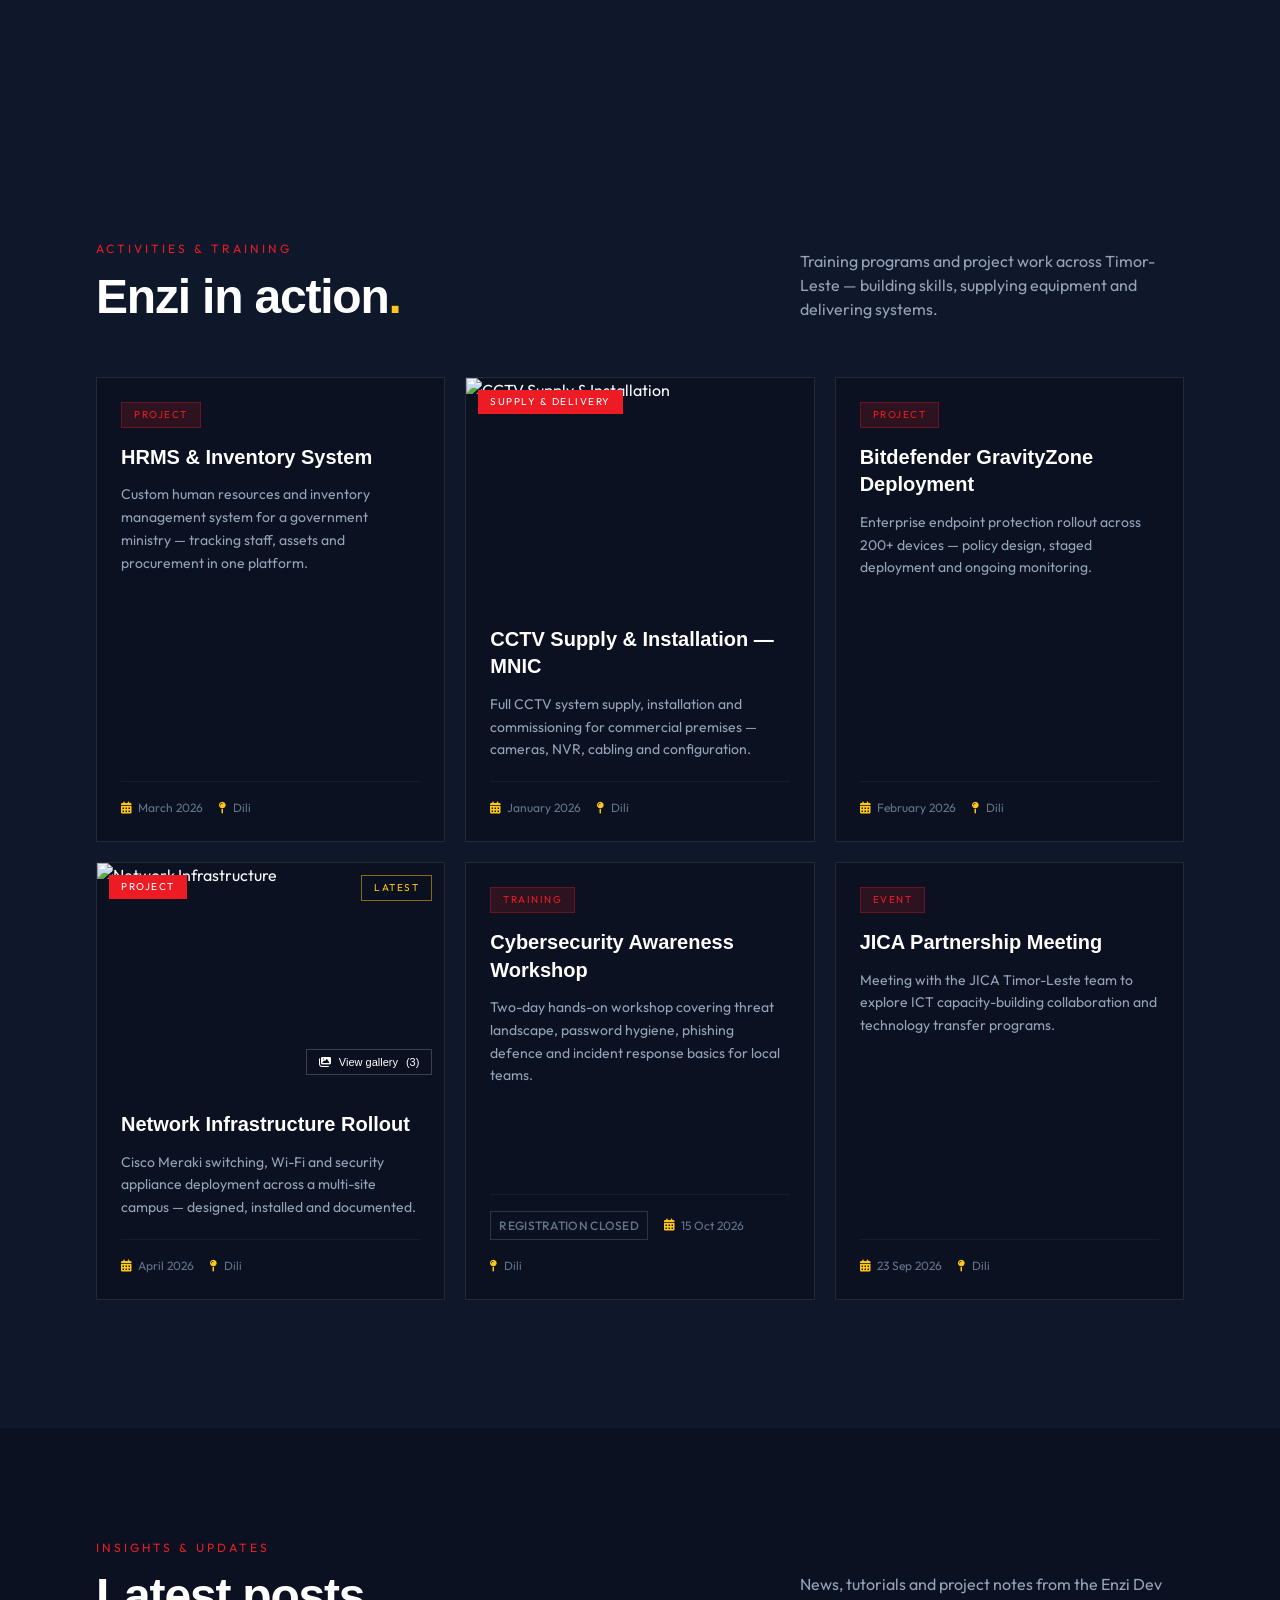
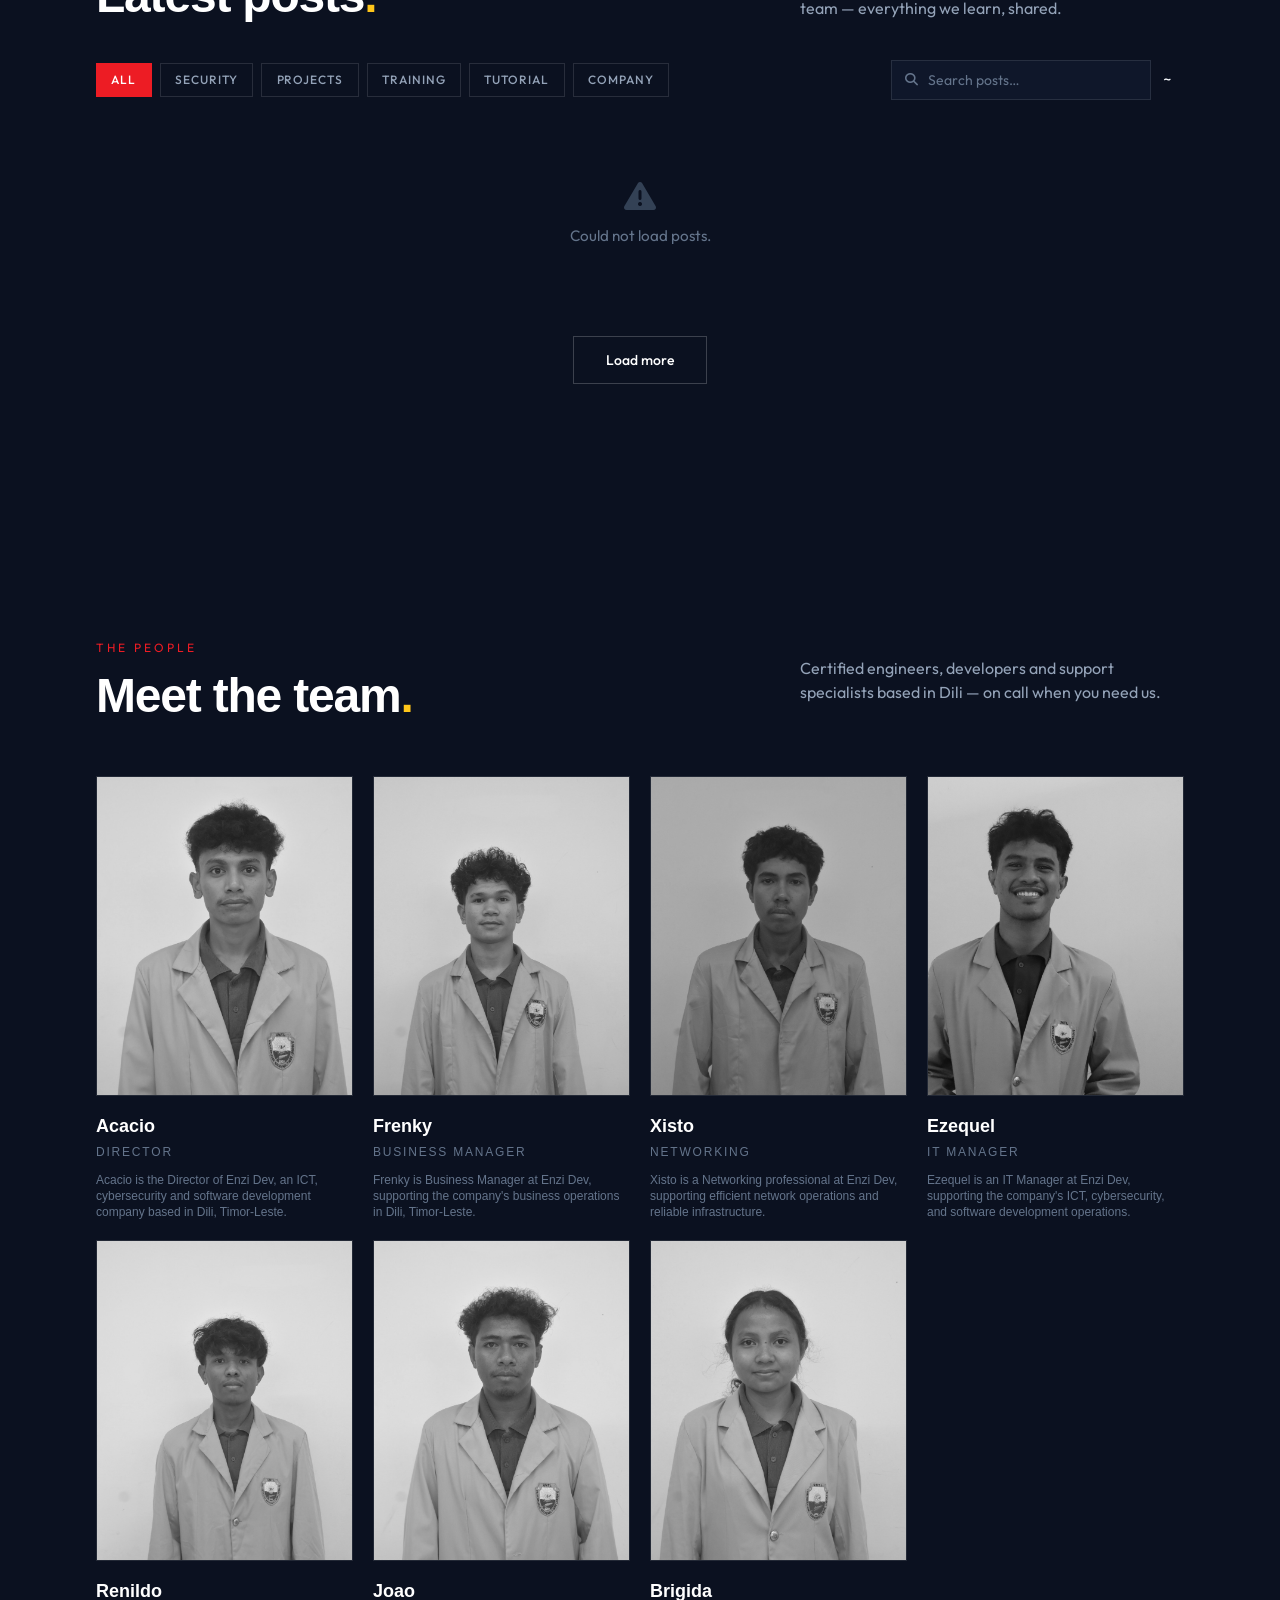
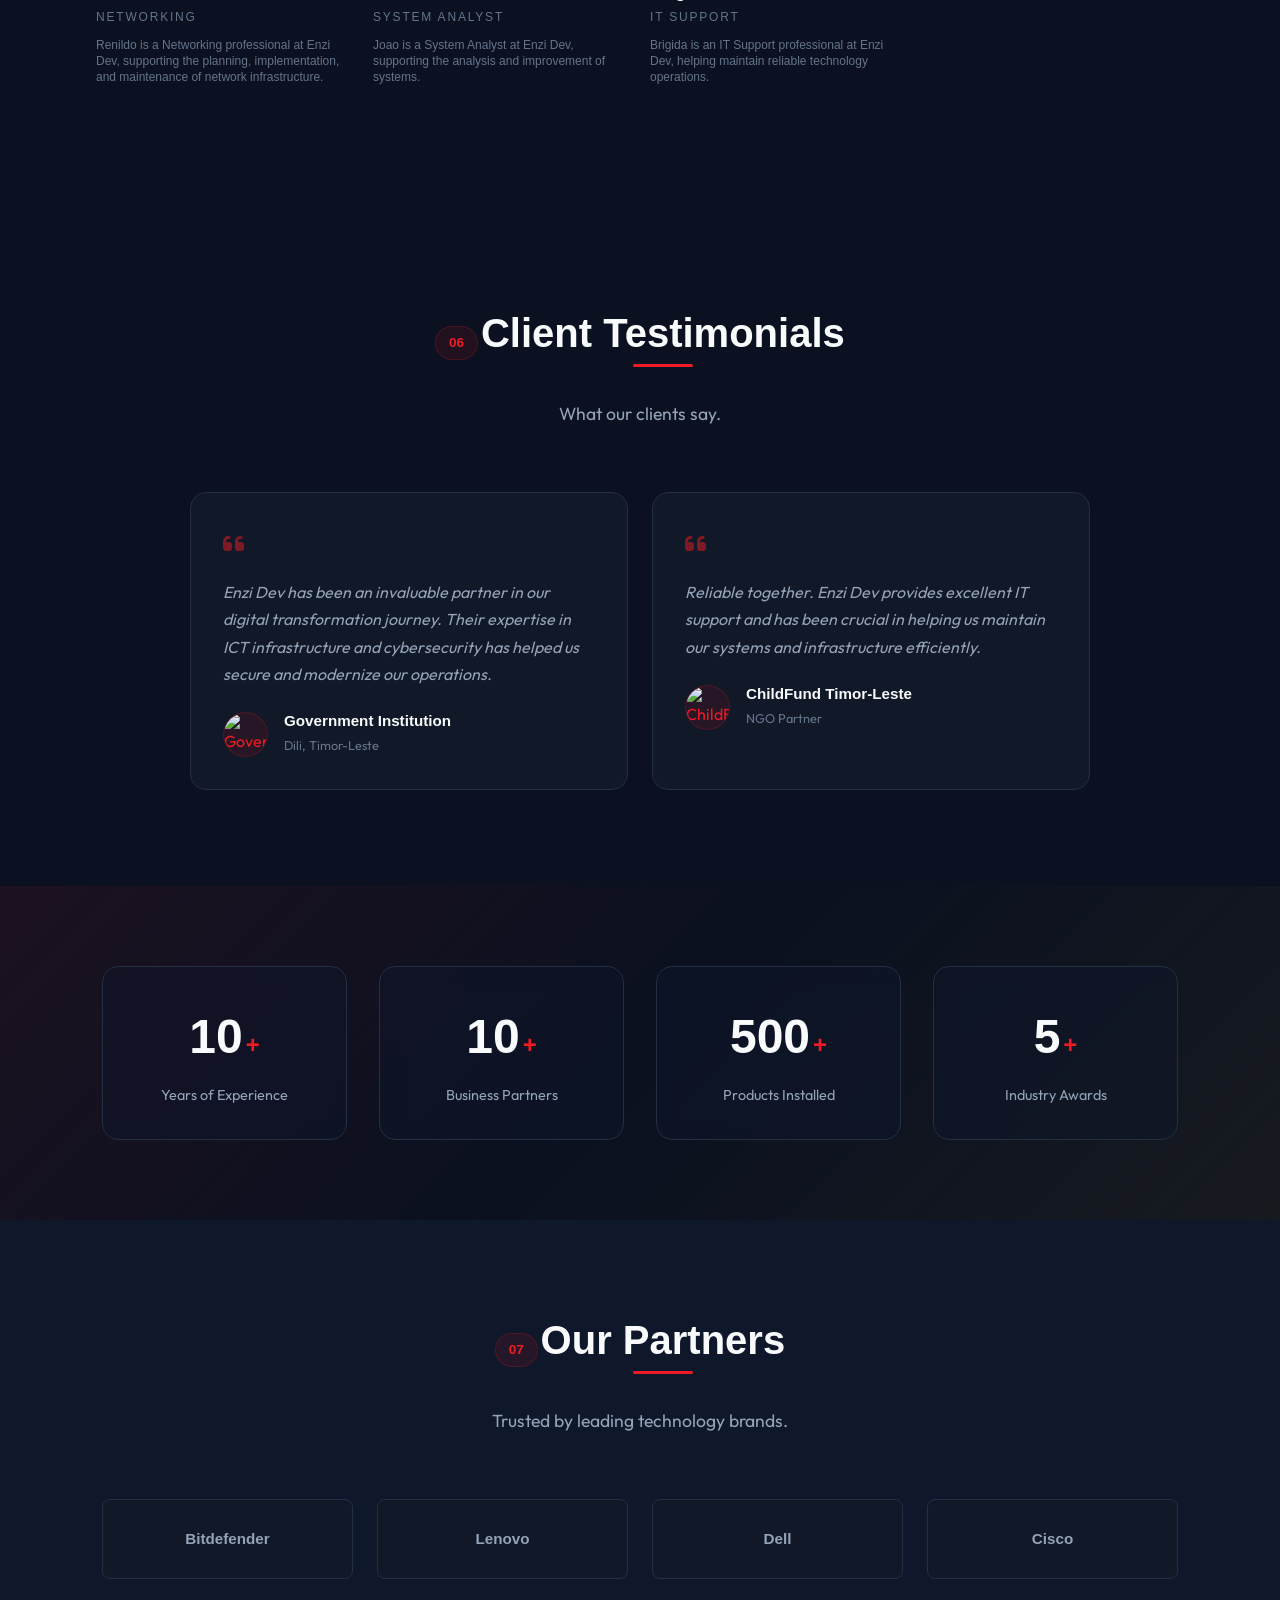
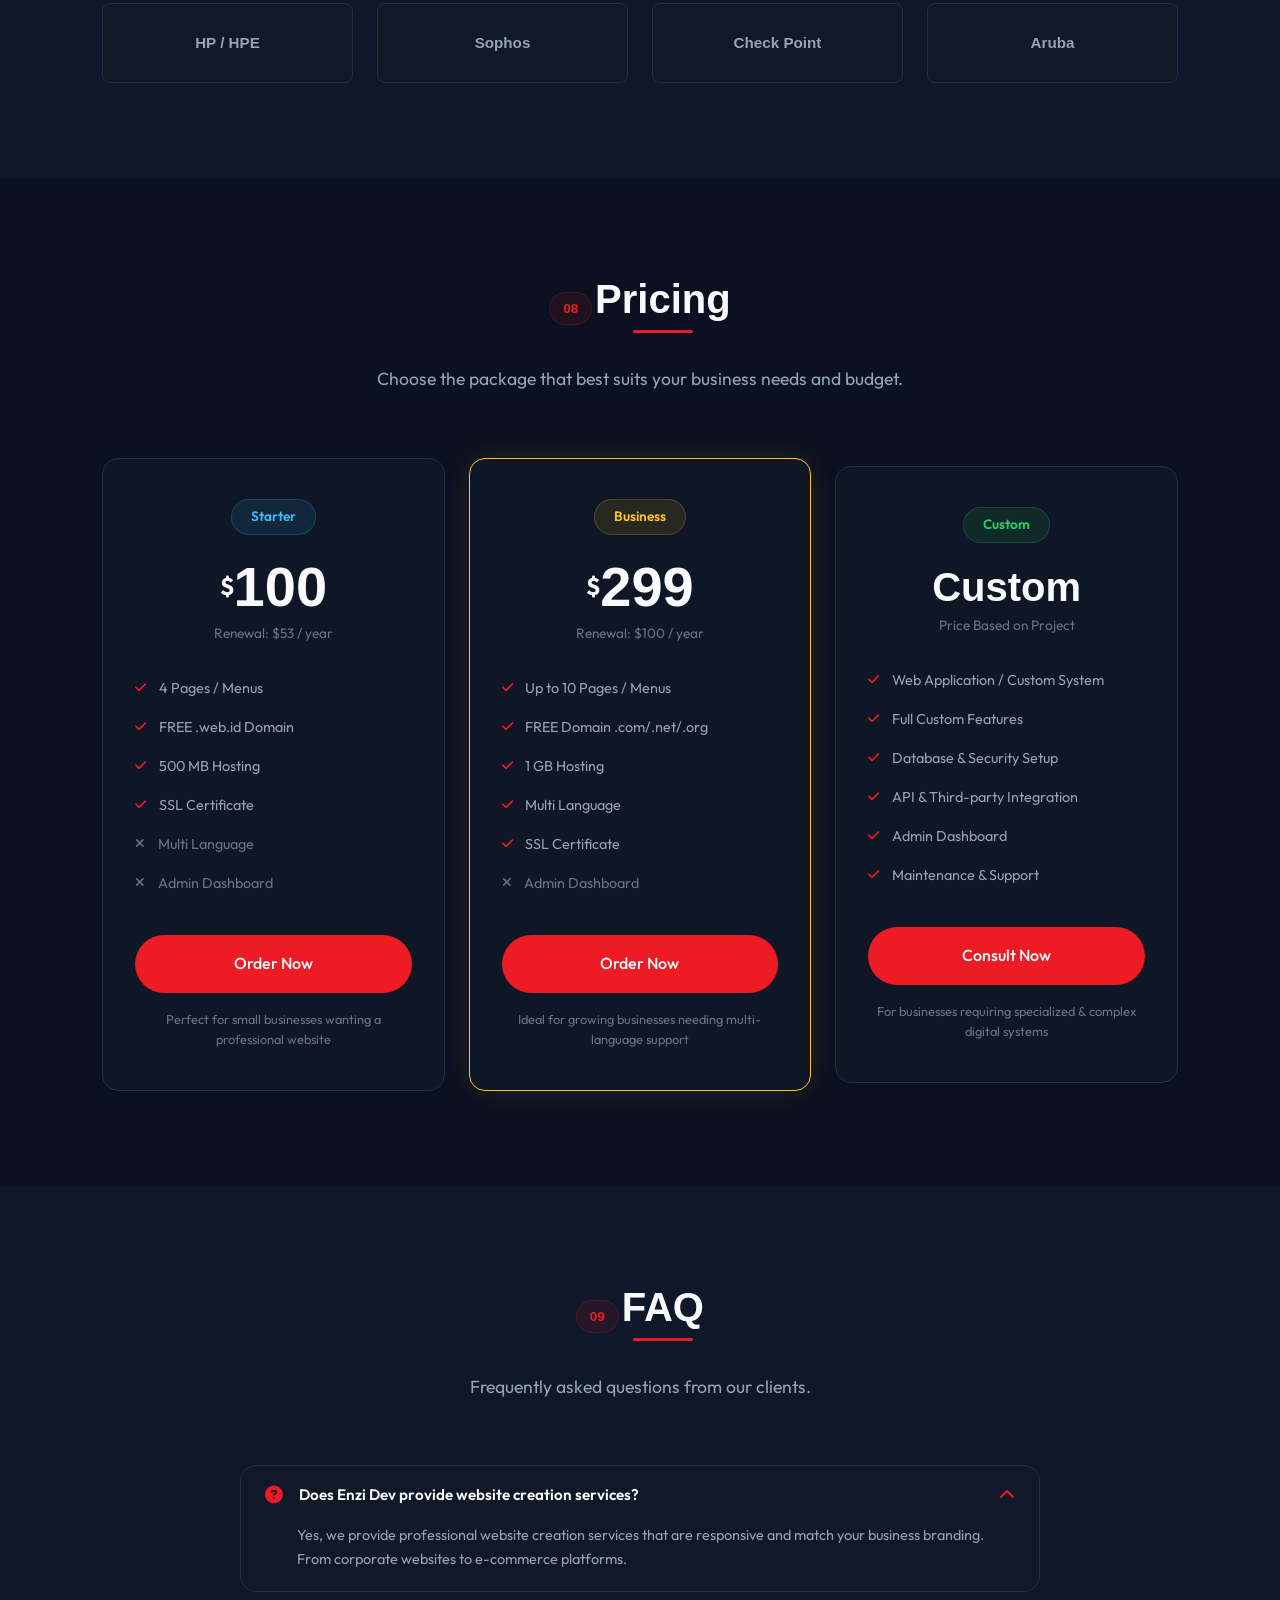
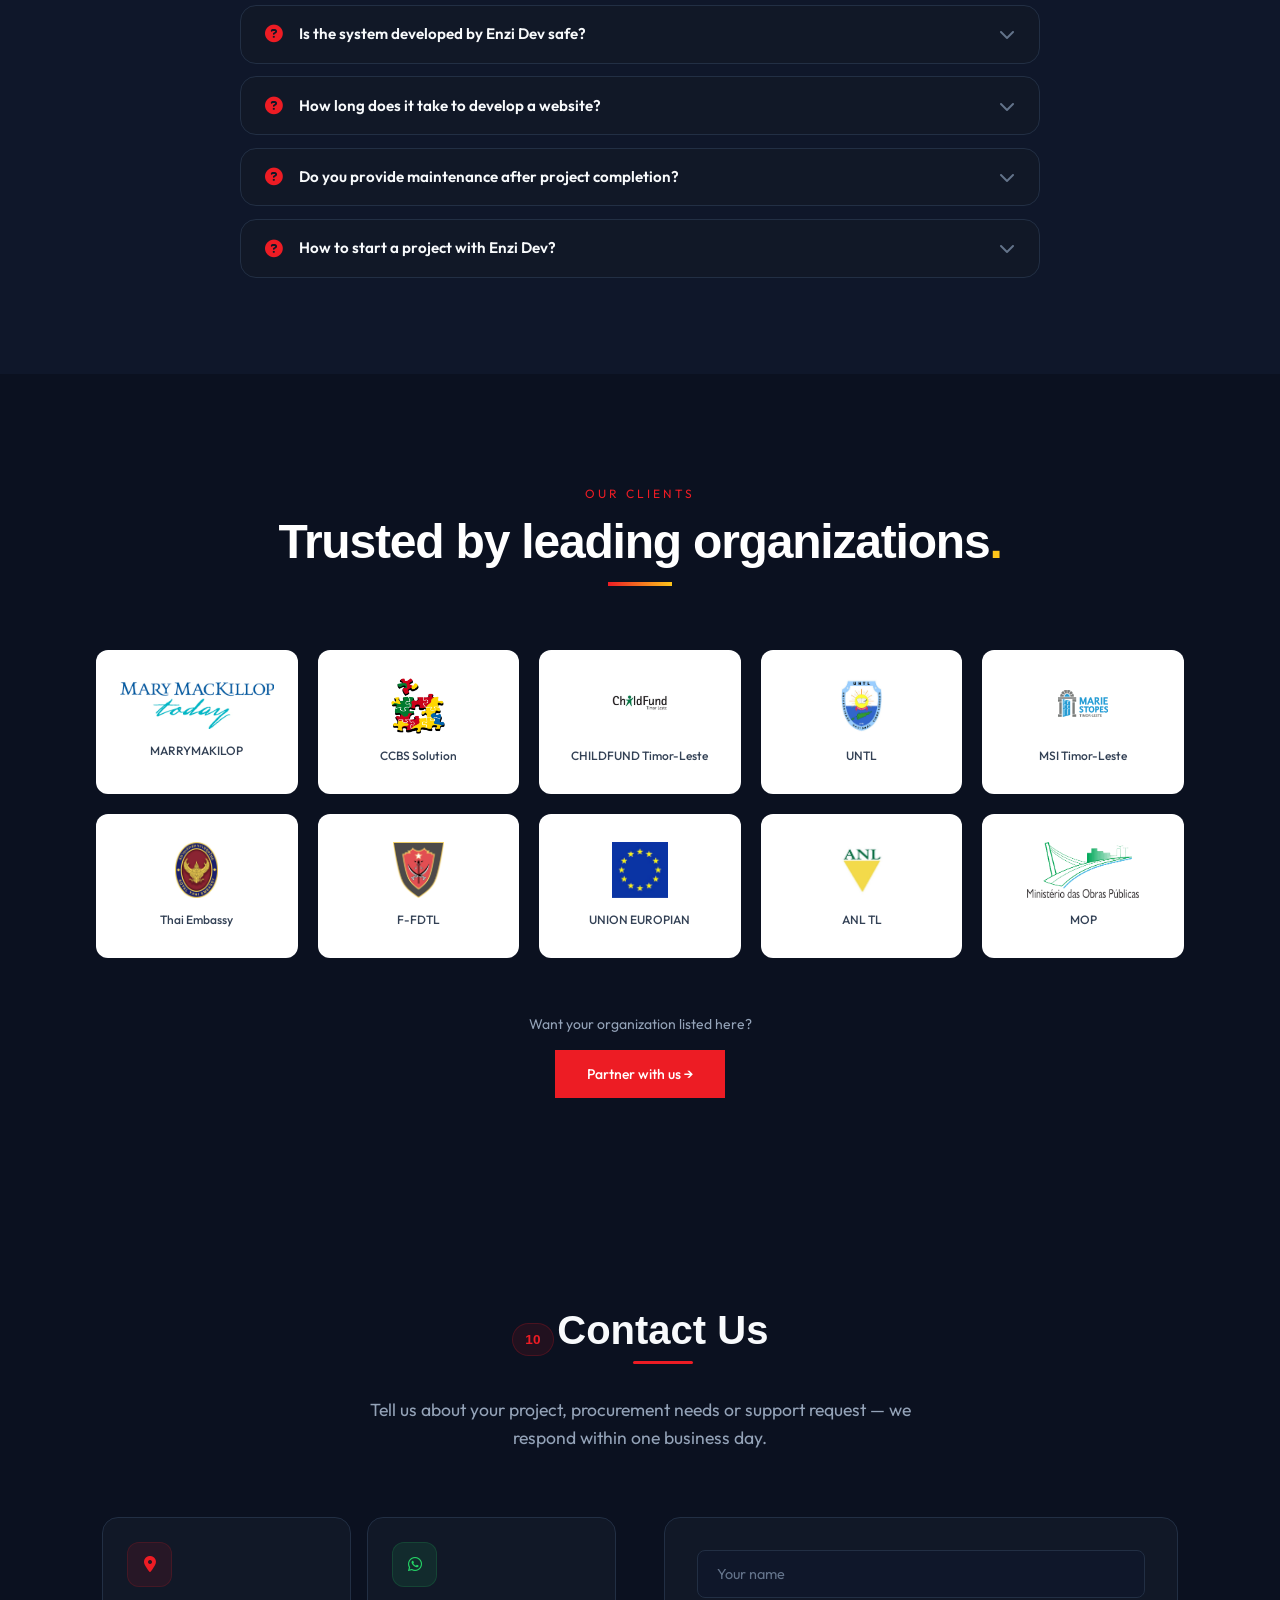
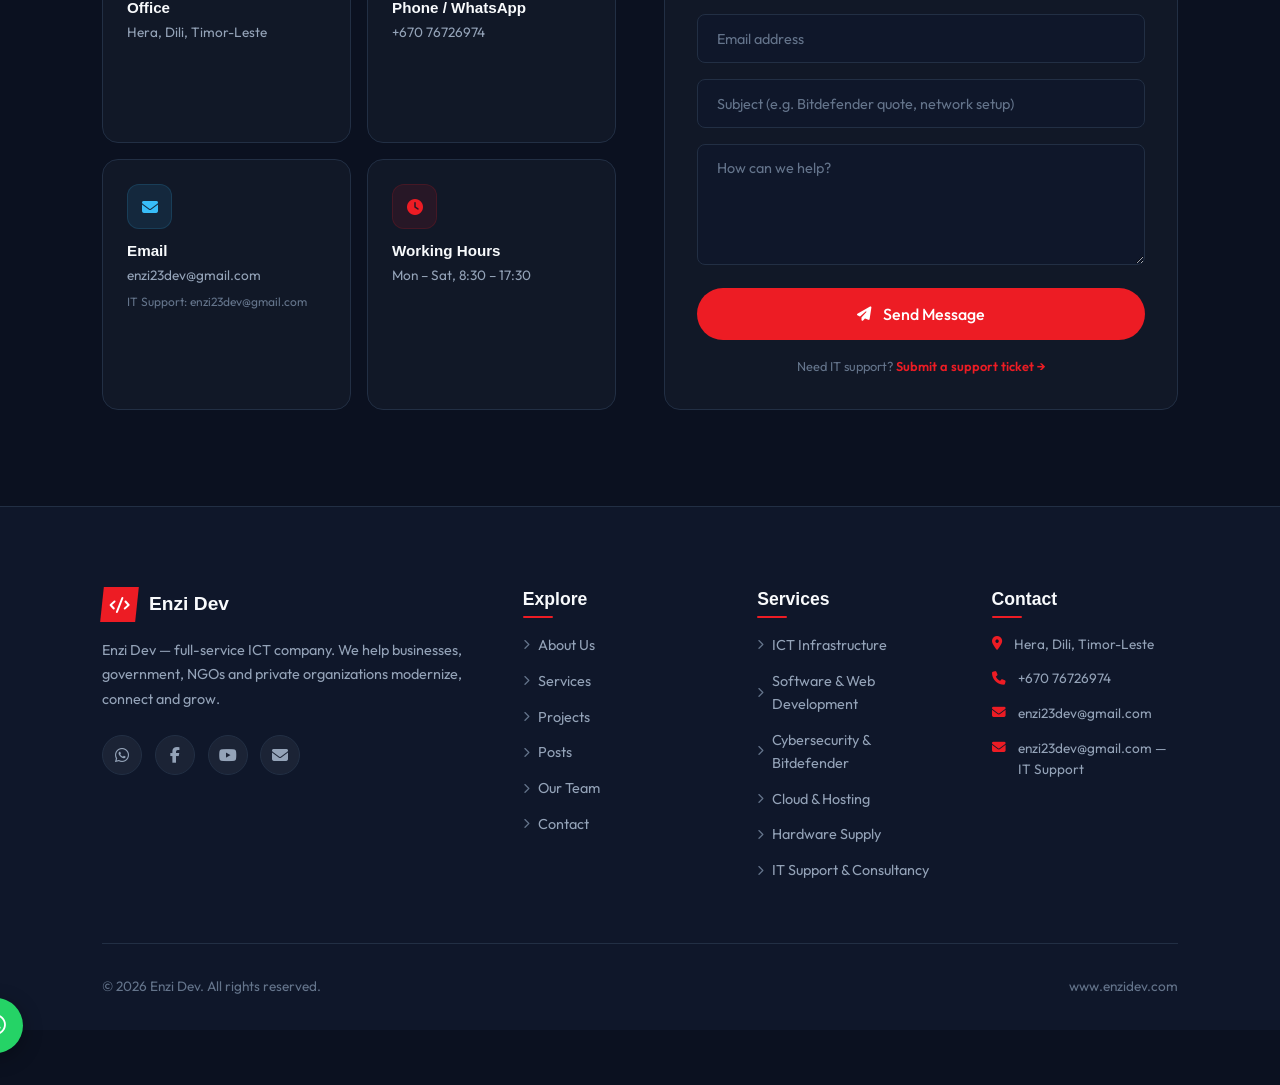
==== commit 3e228baf: "Replace Fatuhada location with Hera across site copy" ====
--- a/website/index.html
+++ b/website/index.html
@@ -186,7 +186,7 @@
               <span class="about-number">01</span>
               <div class="about-chapter-content">
                 <h3 data-i18n="about.ch1title">Who We Are</h3>
-                <p data-i18n="about.ch1body">Based in Fatuhada, Dili, Timor-Leste, Enzi Dev is a full-service ICT company offering technology solutions that help businesses, government institutions, NGOs and private organizations modernize, connect and grow.</p>
+                <p data-i18n="about.ch1body">Based in Hera, Dili, Timor-Leste, Enzi Dev is a full-service ICT company offering technology solutions that help businesses, government institutions, NGOs and private organizations modernize, connect and grow.</p>
               </div>
             </div>
             <div class="about-chapter" data-animate="fade-up" data-delay="80">
@@ -943,7 +943,7 @@
           <div class="contact-card spotlight-card">
             <div class="contact-icon"><i class="fas fa-location-dot"></i></div>
             <h3>Office</h3>
-            <p>Fatuhada, Dili, Timor-Leste</p>
+            <p>Hera, Dili, Timor-Leste</p>
           </div>
           <div class="contact-card spotlight-card">
             <div class="contact-icon whatsapp-icon"><i class="fab fa-whatsapp"></i></div>
@@ -1034,7 +1034,7 @@
         <div class="footer-contact">
           <h4>Contact</h4>
           <ul>
-            <li><i class="fas fa-location-dot"></i> Fatuhada, Dili, Timor-Leste</li>
+            <li><i class="fas fa-location-dot"></i> Hera, Dili, Timor-Leste</li>
             <li><i class="fas fa-phone"></i> +670 76726974</li>
             <li><i class="fas fa-envelope"></i> enzi23dev@gmail.com</li>
             <li><i class="fas fa-envelope"></i> enzi23dev@gmail.com — IT Support</li>
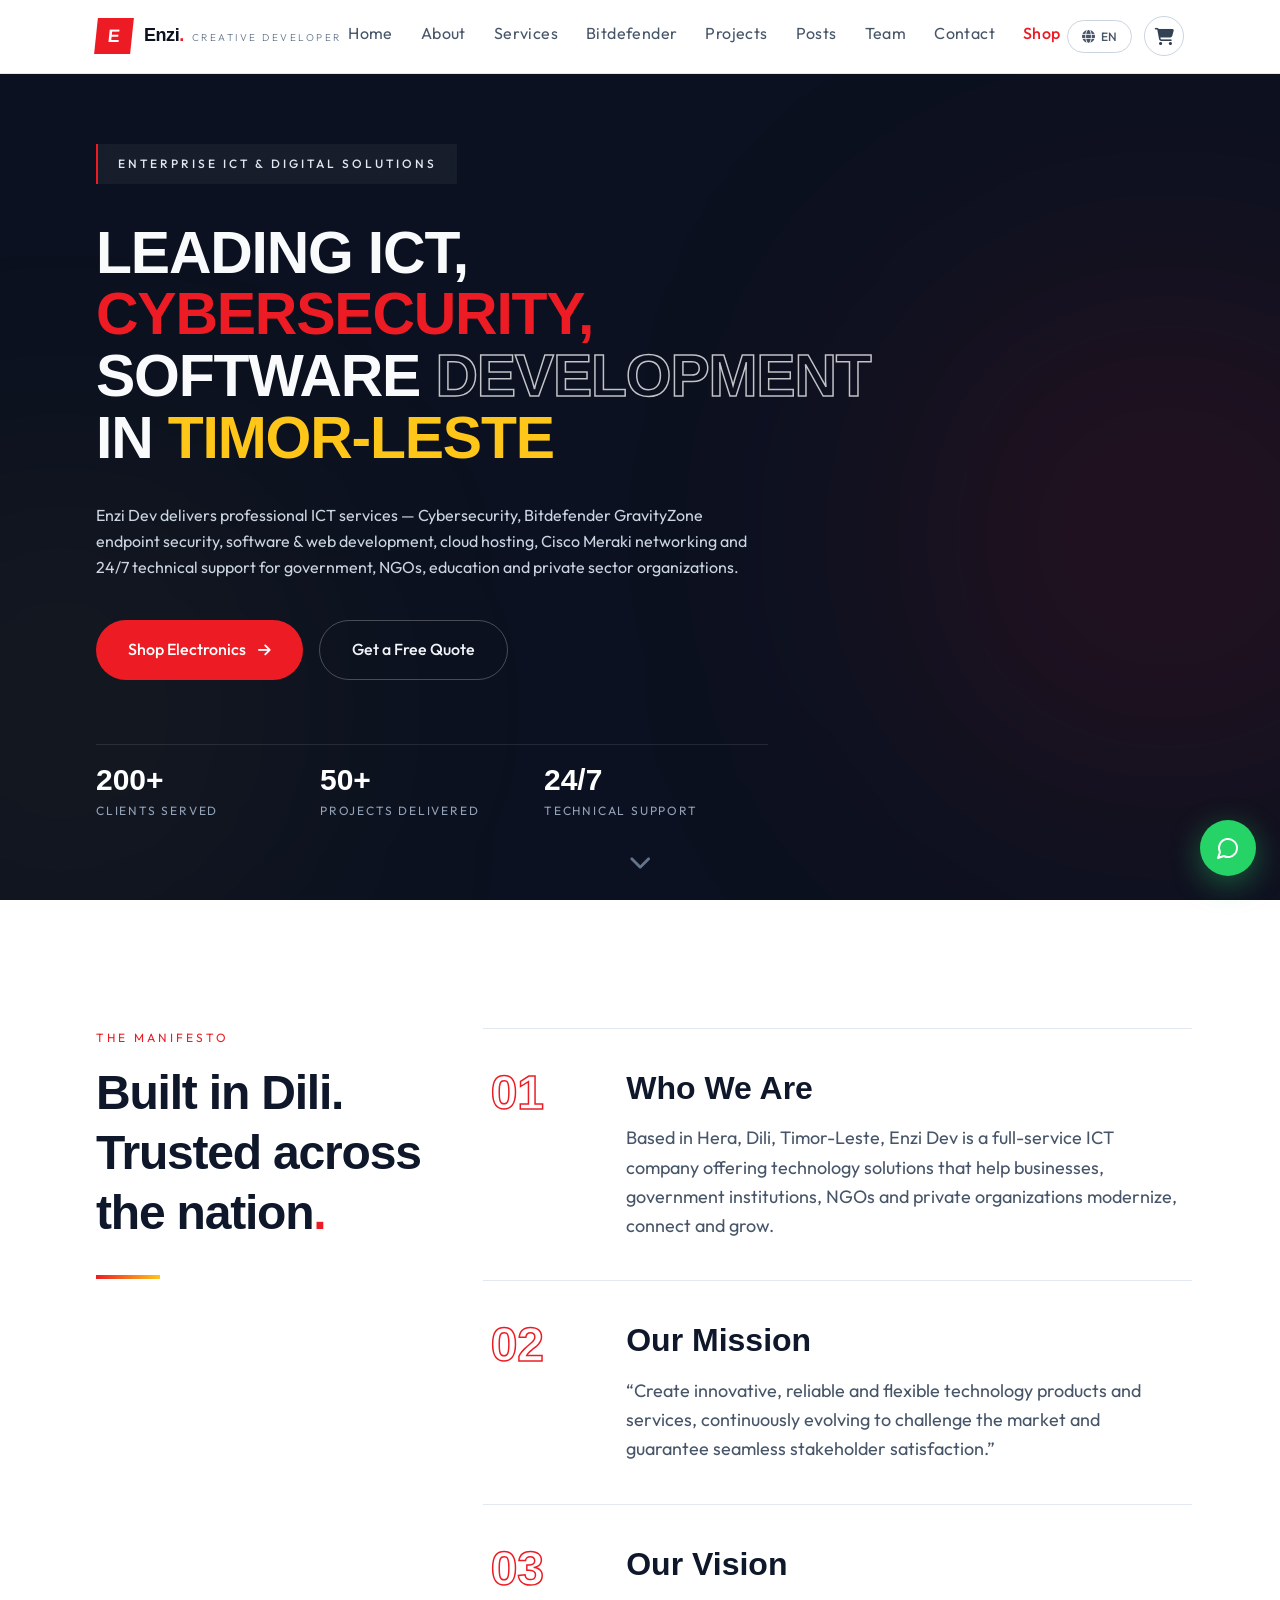
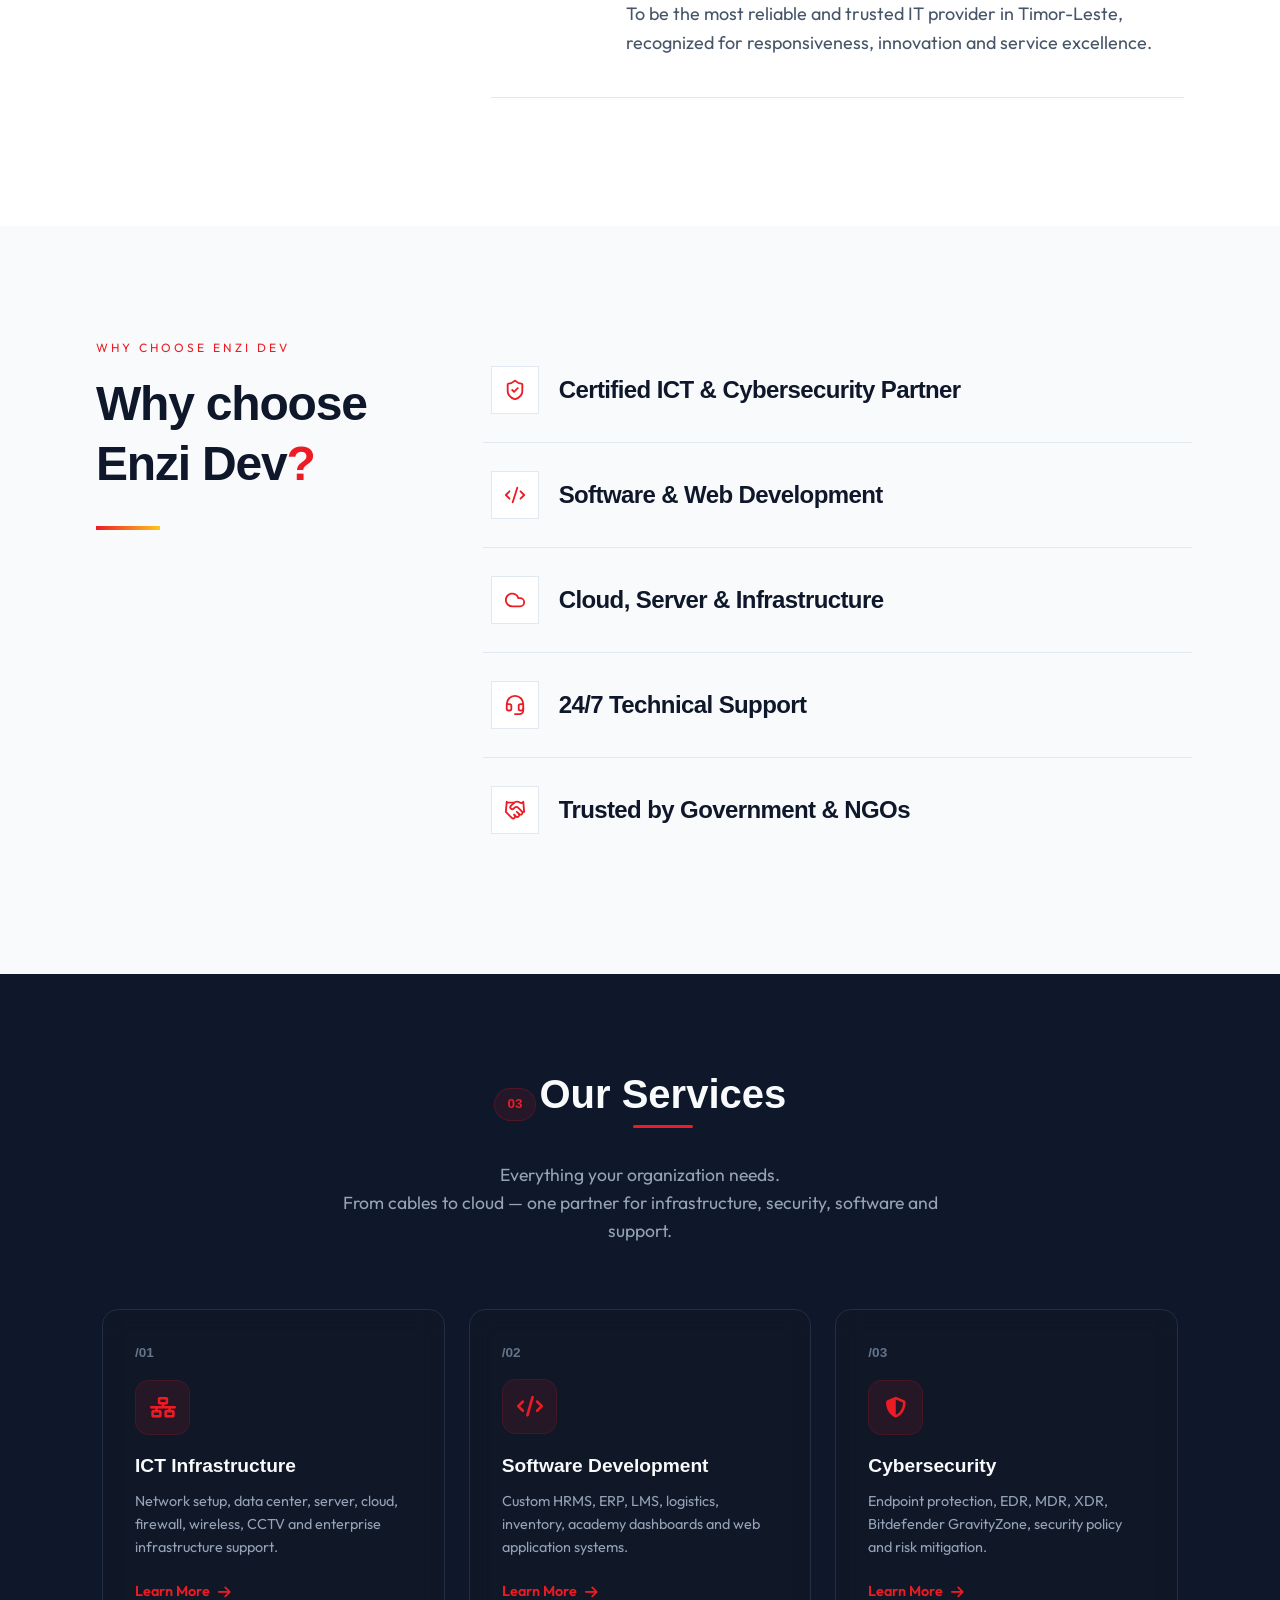
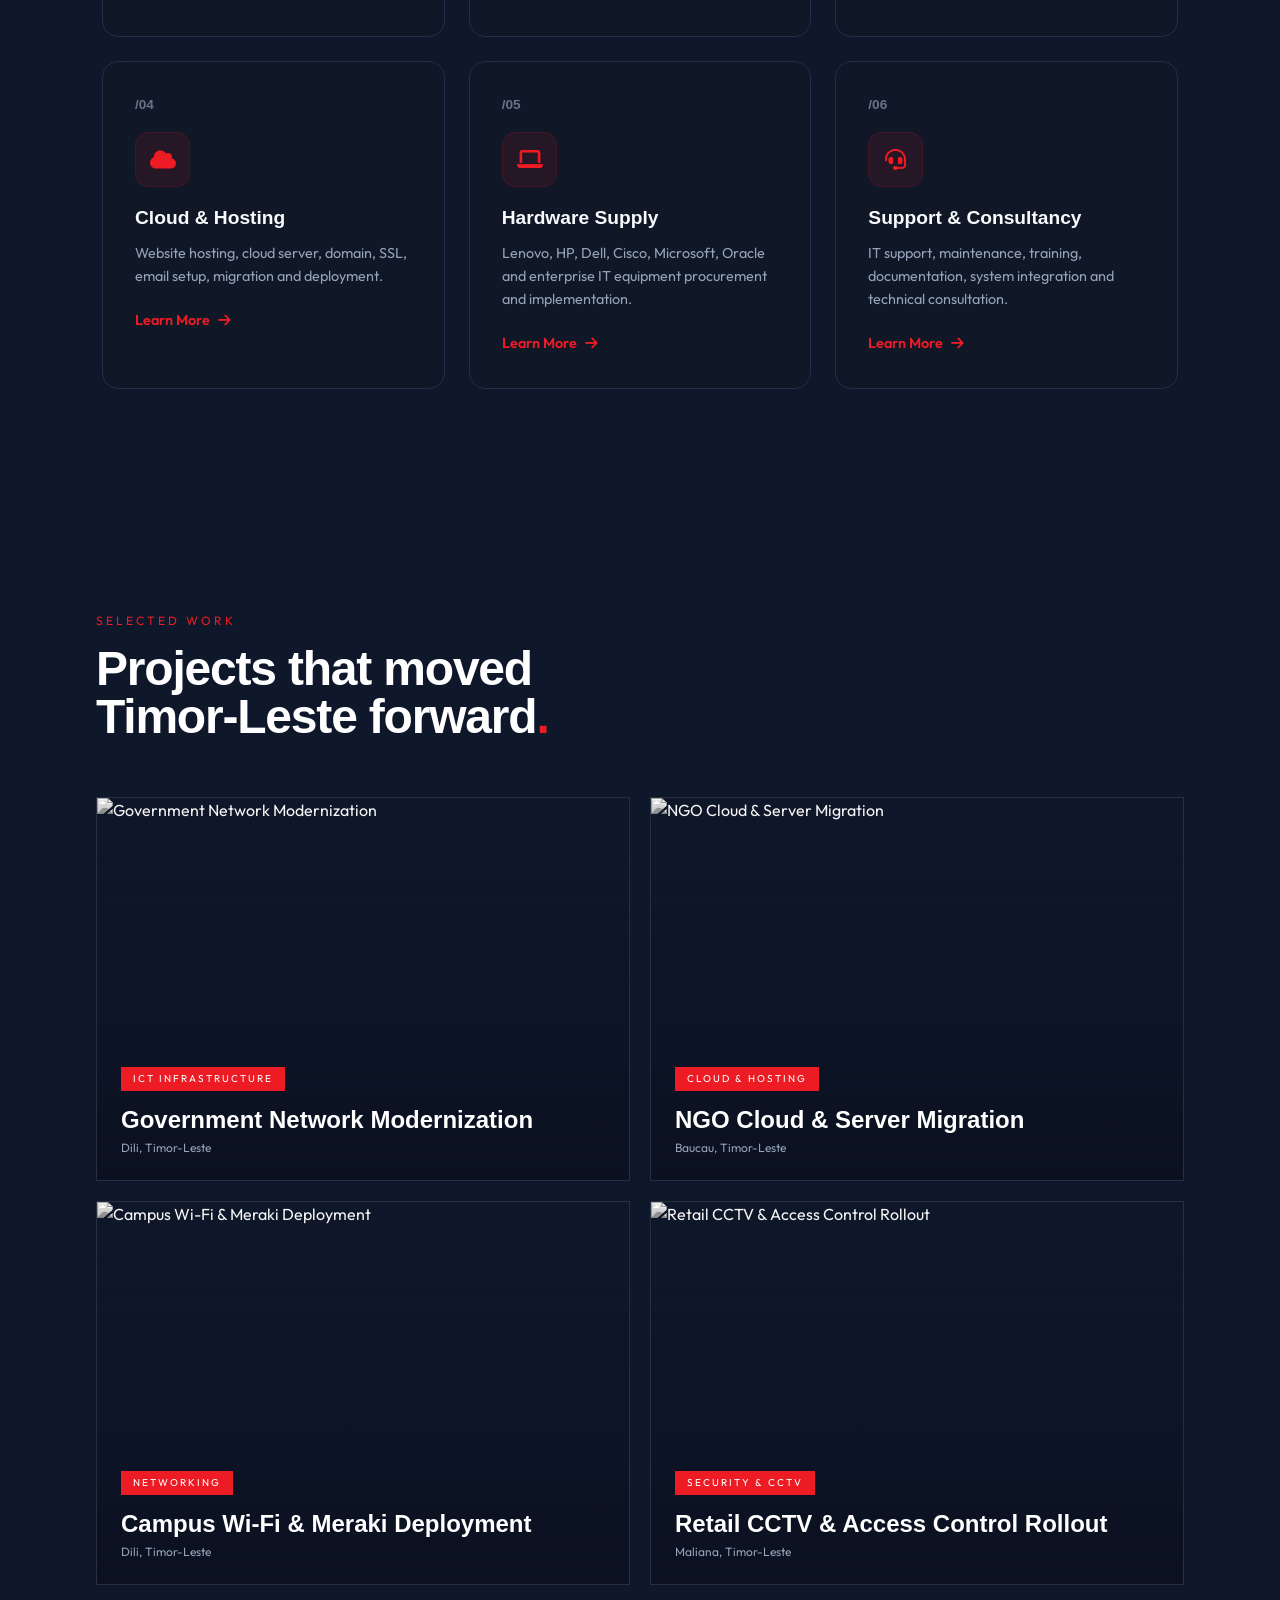
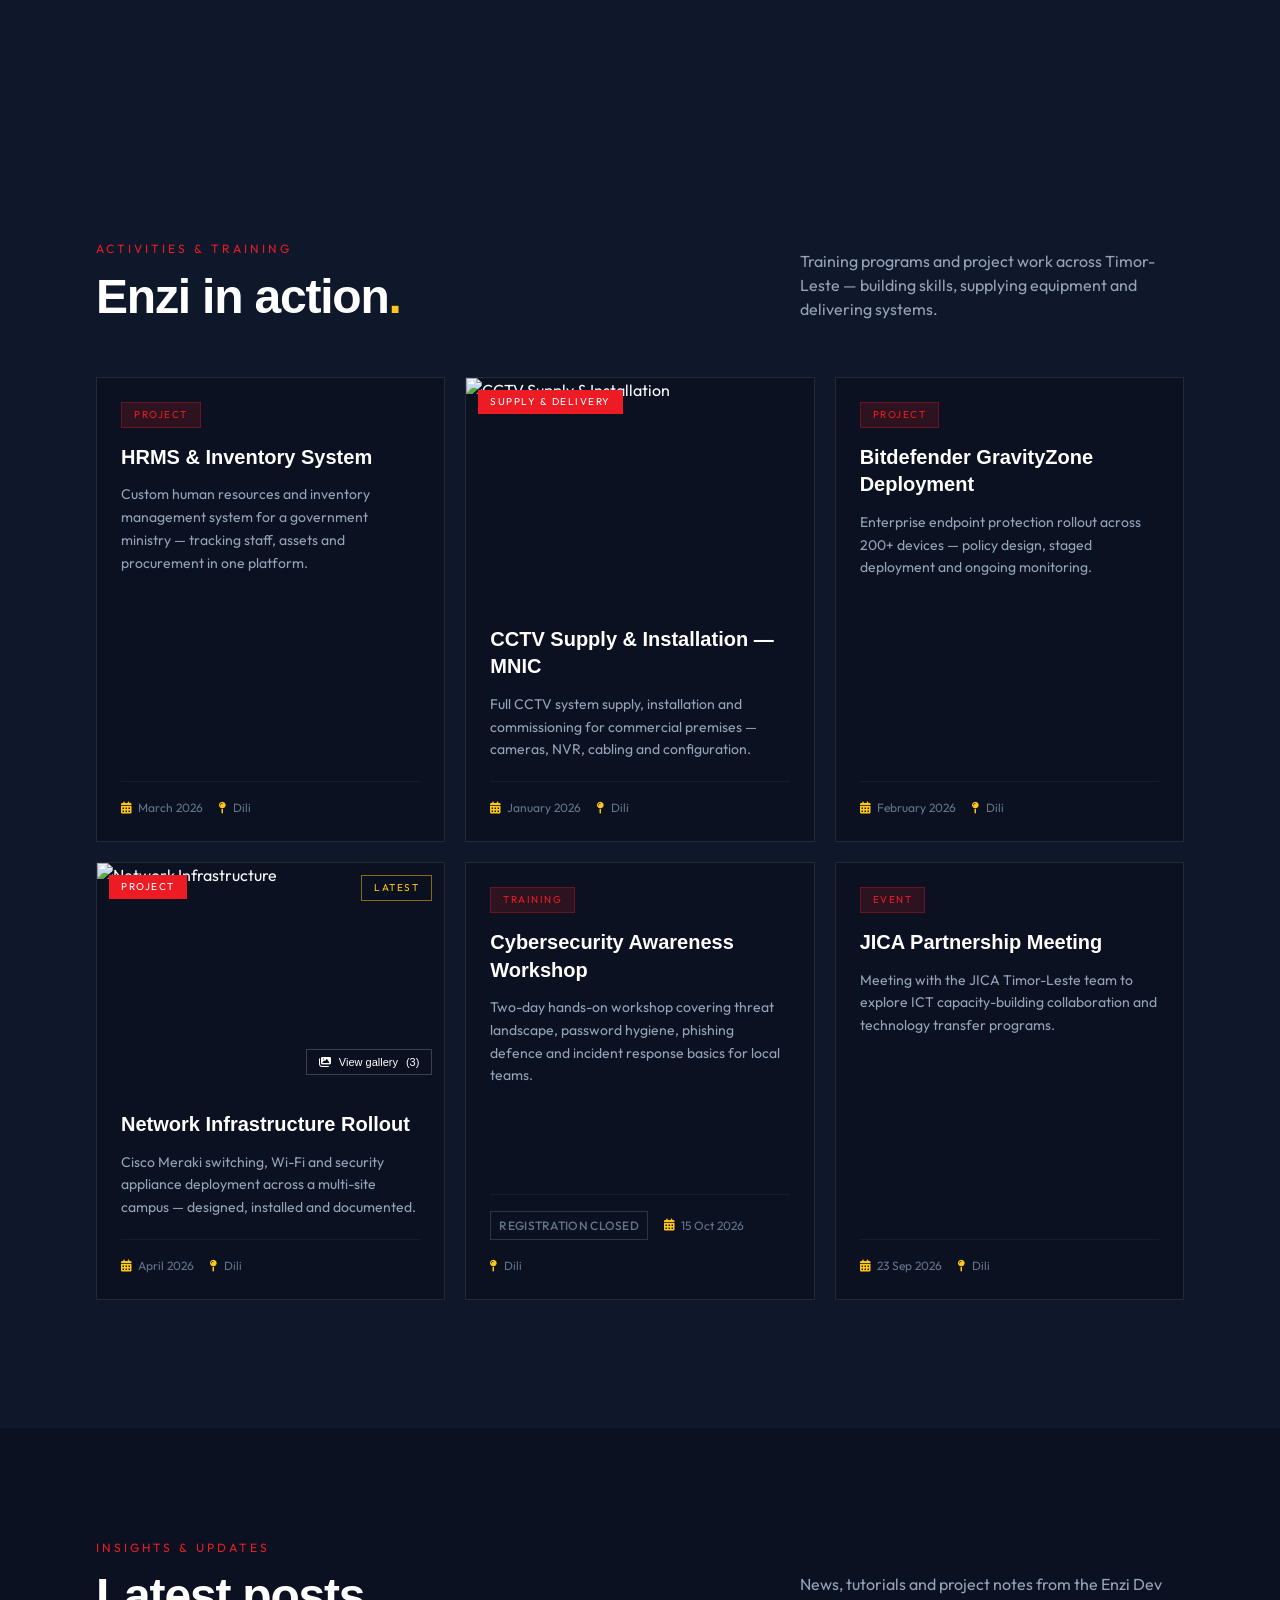
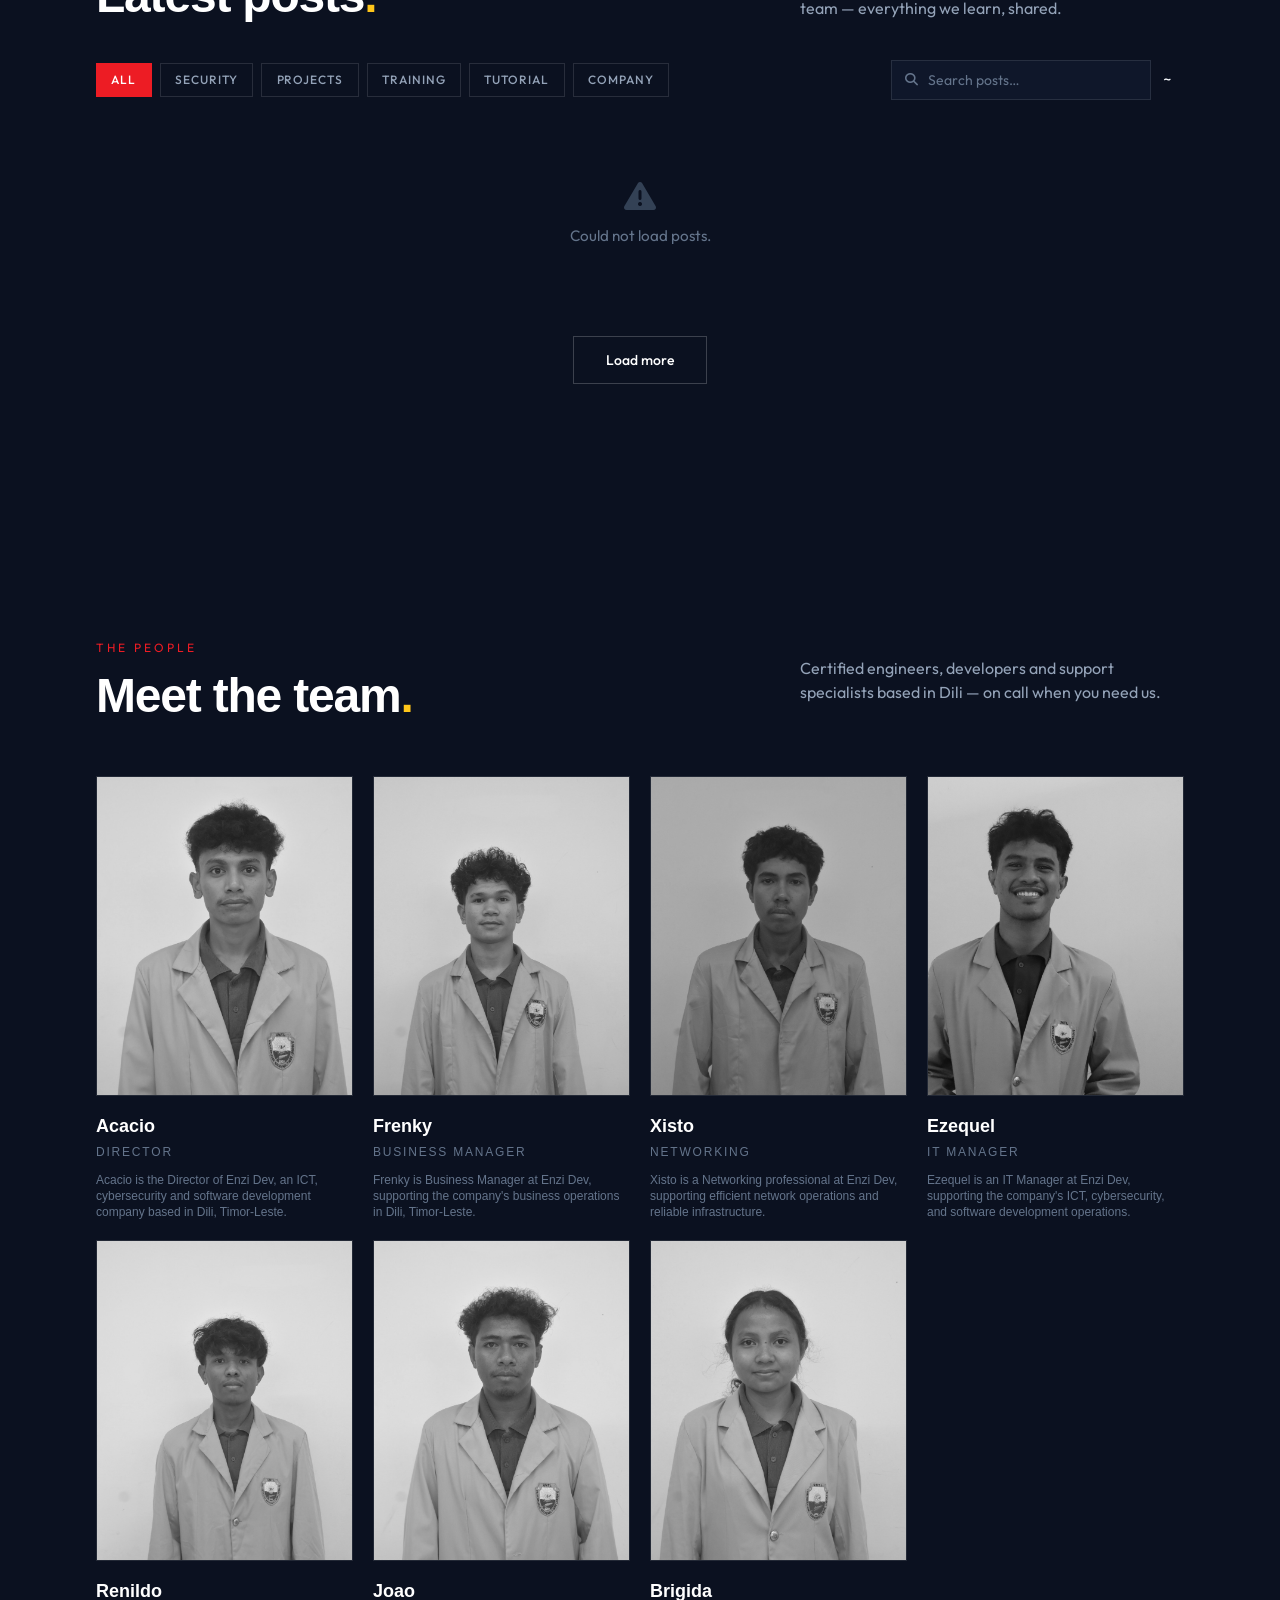
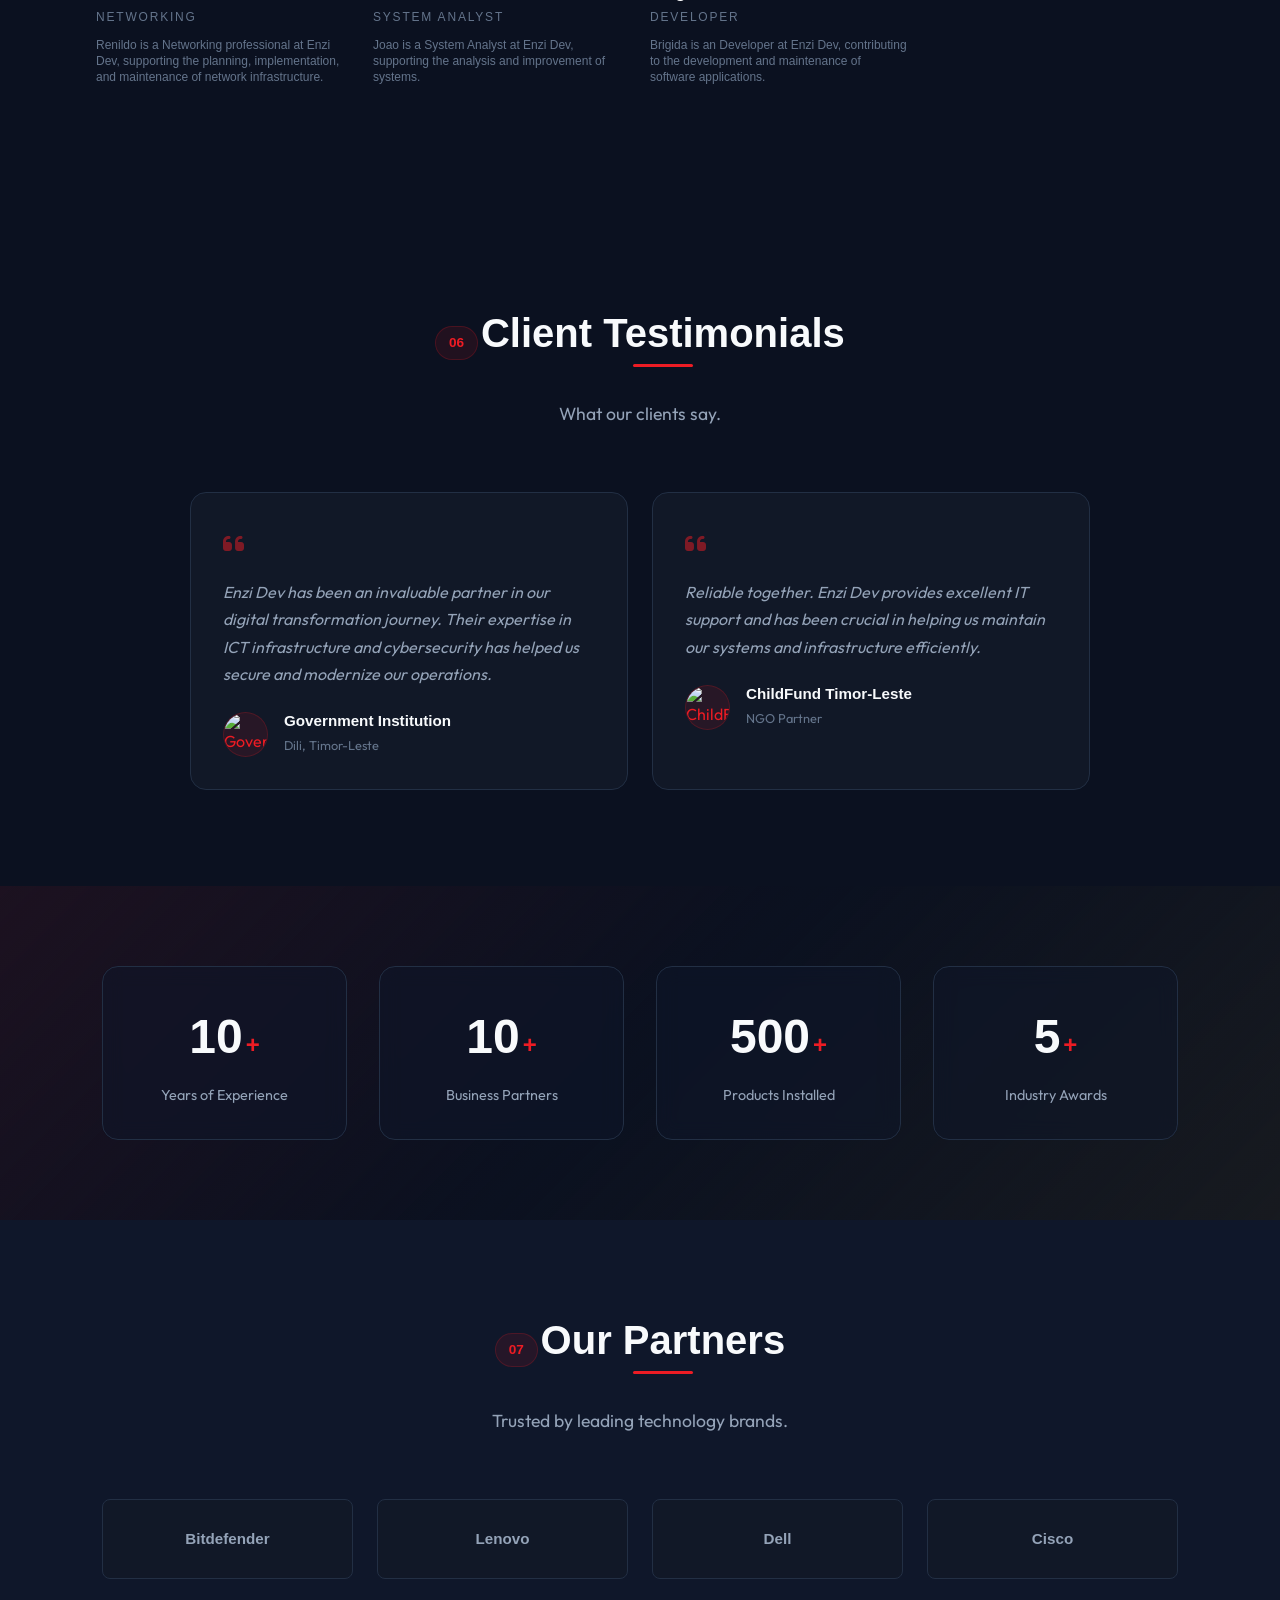
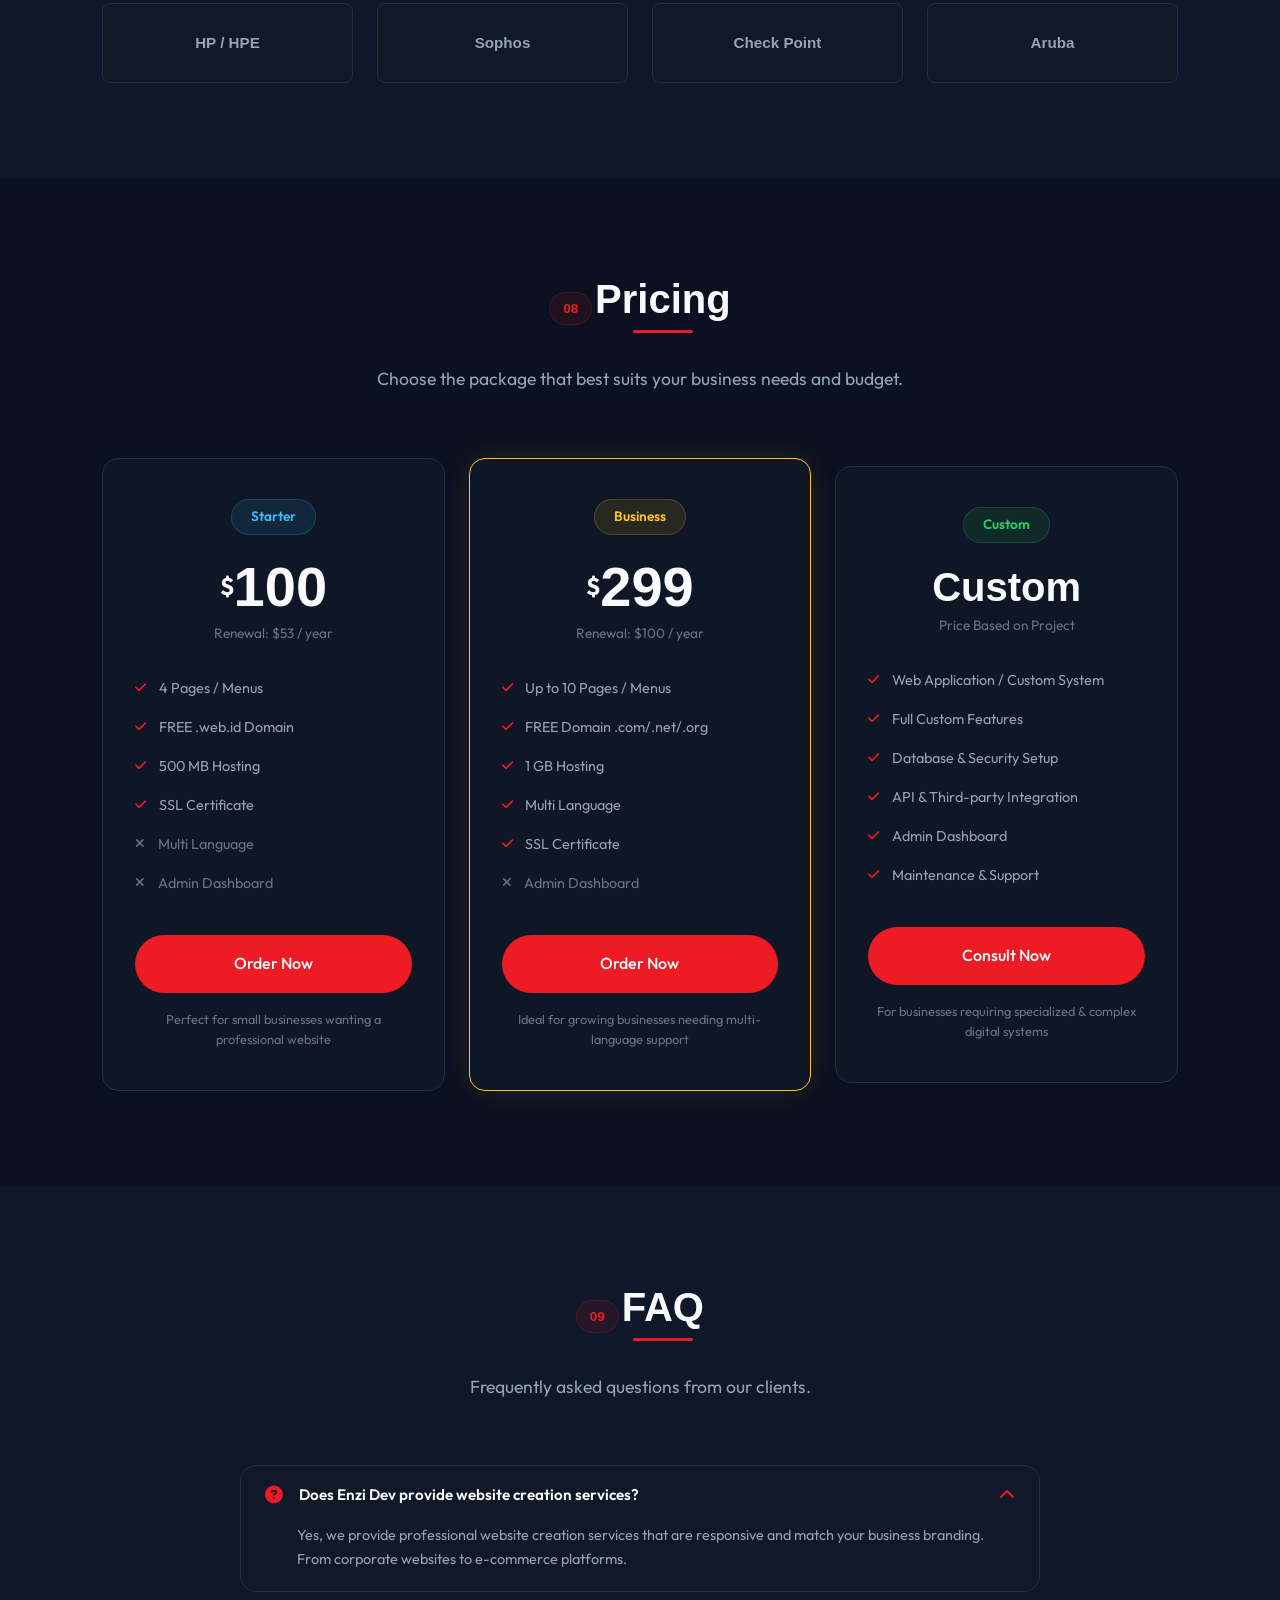
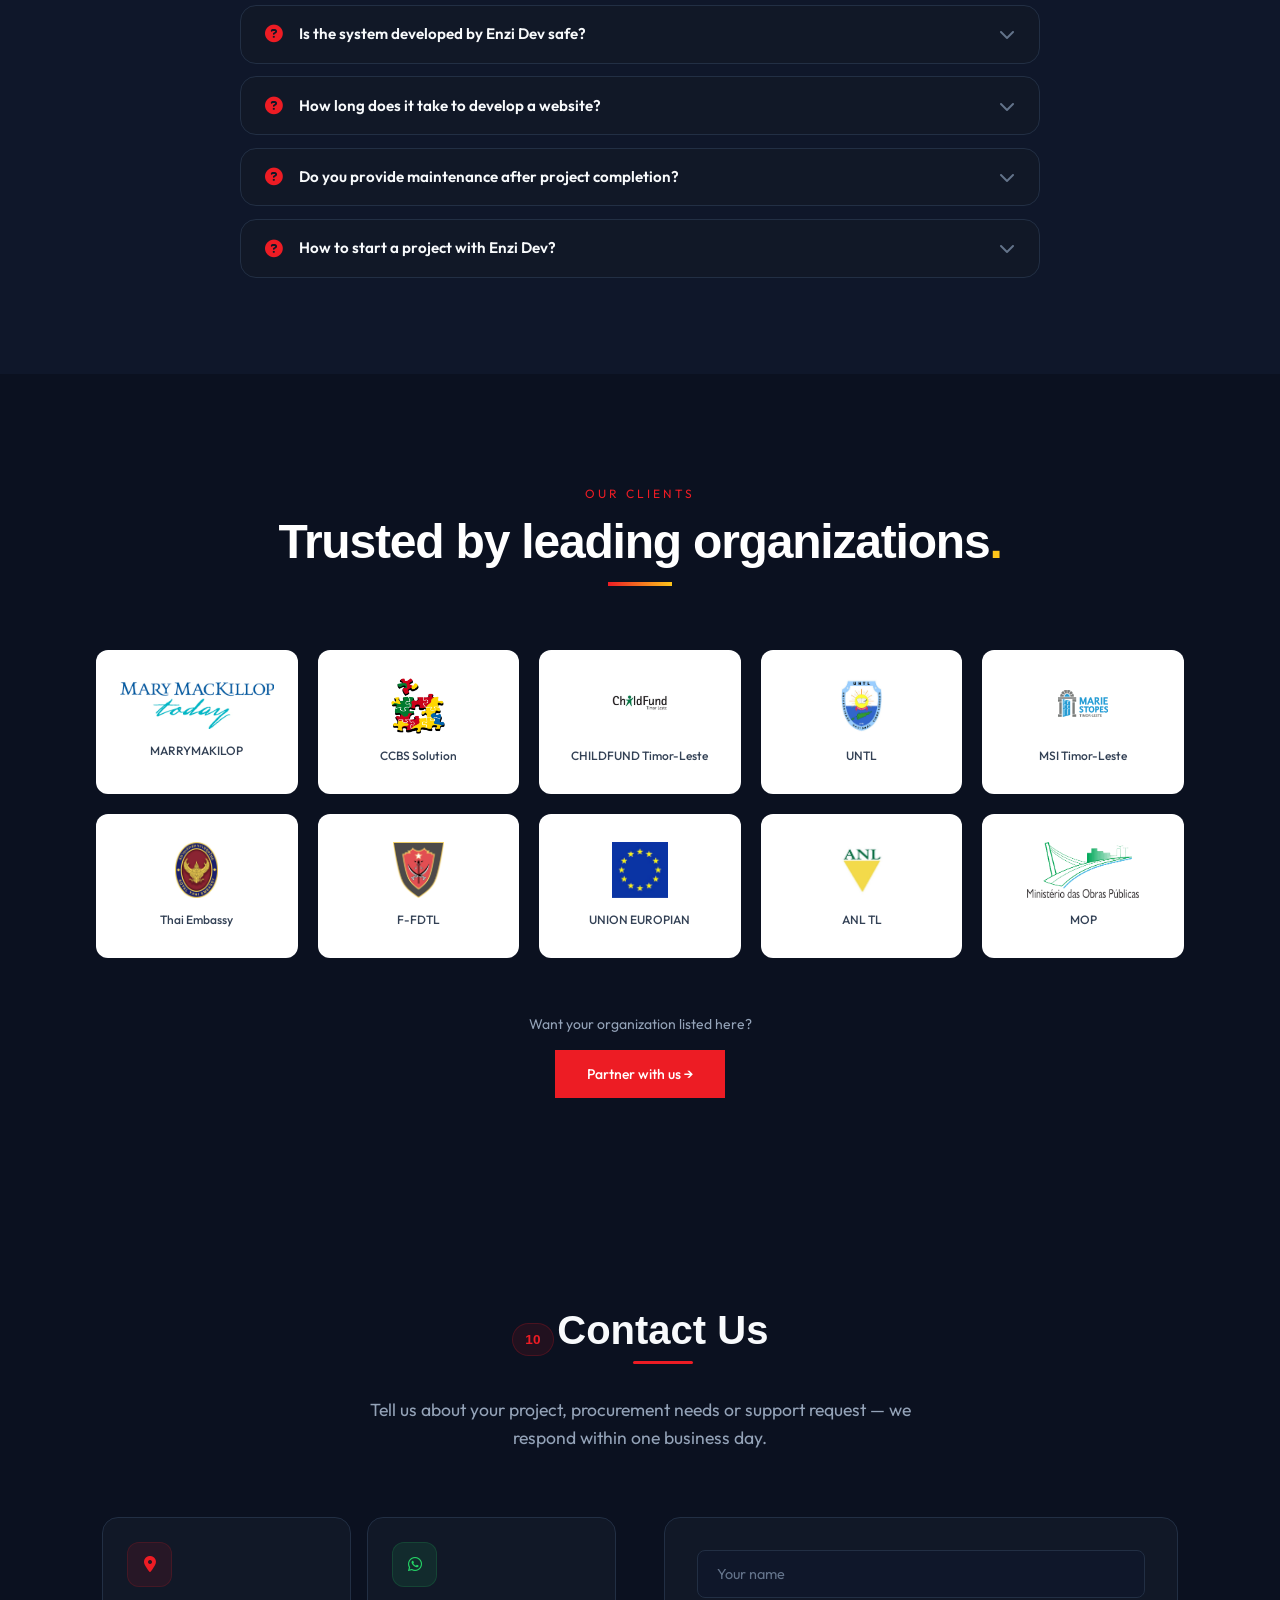
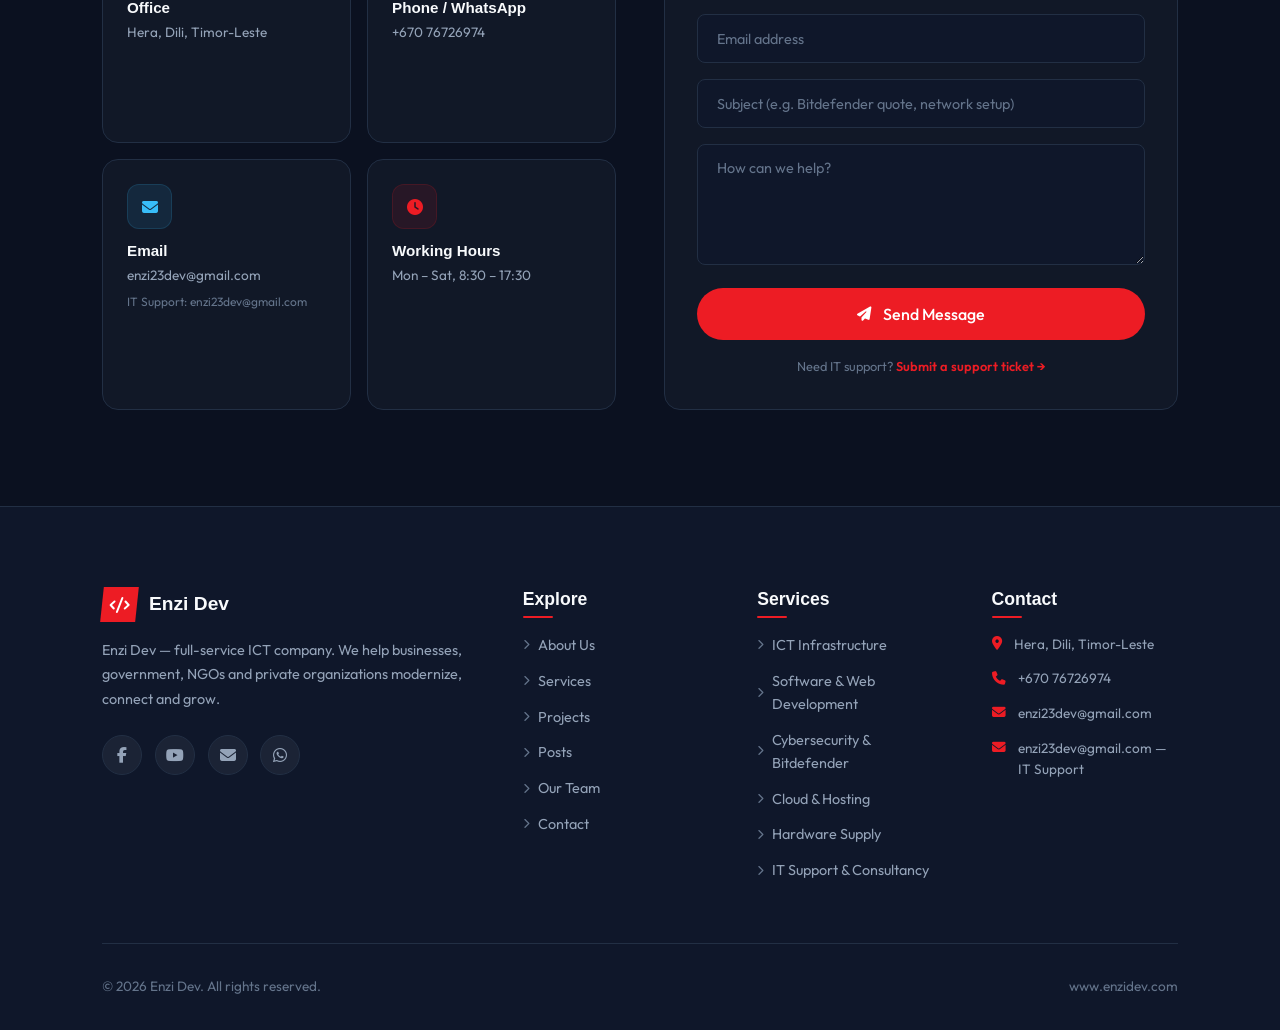
==== commit 302f68d4: "Style floating WhatsApp button like kinos, move footer WhatsApp icon right" ====
--- a/website/index.html
+++ b/website/index.html
@@ -622,8 +622,8 @@
             <div class="team-photo-overlay"><span class="team-view-chip" data-i18n="team.viewProfile">View profile</span></div>
           </div>
           <h3>Brigida</h3>
-          <p class="team-role">IT Support</p>
-          <p class="team-bio">Brigida is an IT Support professional at Enzi Dev, helping maintain reliable technology operations.</p>
+          <p class="team-role">Developer</p>
+          <p class="team-bio">Brigida is an Developer at Enzi Dev, contributing to the development and maintenance of software applications.</p>
         </button>
       </div>
     </div>
@@ -1003,10 +1003,10 @@
           </a>
           <p>Enzi Dev — full-service ICT company. We help businesses, government, NGOs and private organizations modernize, connect and grow.</p>
           <div class="footer-social">
-            <a href="https://wa.me/67076726974" target="_blank" rel="noopener noreferrer" aria-label="WhatsApp"><i class="fab fa-whatsapp"></i></a>
             <a href="https://facebook.com/" target="_blank" rel="noopener noreferrer" aria-label="Facebook"><i class="fab fa-facebook-f"></i></a>
             <a href="https://youtube.com/" target="_blank" rel="noopener noreferrer" aria-label="YouTube"><i class="fab fa-youtube"></i></a>
             <a href="mailto:enzi23dev@gmail.com" aria-label="Email"><i class="fas fa-envelope"></i></a>
+            <a href="https://wa.me/67076726974" target="_blank" rel="noopener noreferrer" aria-label="WhatsApp"><i class="fab fa-whatsapp"></i></a>
           </div>
         </div>
         <div class="footer-links">
@@ -1049,8 +1049,8 @@
   </footer>
 
   <!-- Floating WhatsApp -->
-  <a href="https://wa.me/67076726974" target="_blank" rel="noopener noreferrer" class="float-btn whatsapp-float" data-label="Chat WhatsApp">
-    <i class="fab fa-whatsapp"></i>
+  <a href="https://wa.me/67076726974?text=Hello%20Enzi%20Dev%2C%20I%20would%20like%20to%20ask%20about%20your%20products%20and%20services." target="_blank" rel="noopener noreferrer" class="float-btn whatsapp-float" data-testid="whatsapp-fab" aria-label="Chat on WhatsApp">
+    <svg xmlns="http://www.w3.org/2000/svg" width="24" height="24" viewBox="0 0 24 24" fill="none" stroke="currentColor" stroke-width="2" stroke-linecap="round" stroke-linejoin="round"><path d="M7.9 20A9 9 0 1 0 4 16.1L2 22Z"/></svg>
   </a>
 
   <!-- Back to Top -->
@@ -1172,7 +1172,7 @@
               <label for="aboutFieldKey" data-i18n="admin.fieldKey">Key</label>
               <input type="text" id="aboutFieldKey" name="key" required maxlength="40" placeholder="ch1">
             </div>
-            <div class="post-editor-field">
+            <div class="post-editor-field">~~
               <label for="aboutFieldOrder" data-i18n="admin.fieldOrder">Order</label>
               <input type="number" id="aboutFieldOrder" name="order" min="0" max="99" value="1">
             </div>
--- a/website/css/style.css
+++ b/website/css/style.css
@@ -4283,7 +4283,7 @@
 }
 
 .whatsapp-float {
-  background: var(--success);
+  background: #25D366;
 }
 
 .whatsapp-float:hover {
@@ -4385,33 +4385,49 @@
   opacity: 1;
 }
 
-/* ===== Pulse Ring Animation (WhatsApp) ===== */
-.whatsapp-float {
-  position: relative;
+/* ===== Pulse Ring Animation (WhatsApp) — kinos exact ===== */
+.float-btn.whatsapp-float {
+  position: fixed;
+  width: 56px;
+  height: 56px;
+  bottom: 1.5rem;
+  right: 1.5rem;
+  background: #25D366;
+  box-shadow: 0 8px 30px rgba(37, 211, 102, 0.4);
+}
+
+.float-btn.whatsapp-float::after {
+  content: none;
+}
+
+.float-btn.whatsapp-float:hover {
+  transform: scale(1.1);
+  box-shadow: 0 8px 30px rgba(37, 211, 102, 0.4);
+}
+
+.float-btn.whatsapp-float:hover::after,
+.float-btn.whatsapp-float:hover::before {
+  right: 0;
 }
 
 .whatsapp-float::before {
   content: '';
   position: absolute;
-  top: 50%;
-  left: 50%;
-  width: 100%;
-  height: 100%;
-  border-radius: 50%;
-  background: rgba(37, 211, 102, 0.4);
-  transform: translate(-50%, -50%) scale(1);
+  inset: 0;
+  border-radius: 999px;
+  background: #25D366;
+  z-index: -1;
   animation: pulse-ring 1.8s ease-out infinite;
-  z-index: -1;
 }
 
 @keyframes pulse-ring {
   0% {
-    transform: translate(-50%, -50%) scale(1);
     opacity: 0.6;
+    transform: scale(1);
   }
   100% {
-    transform: translate(-50%, -50%) scale(1.9);
     opacity: 0;
+    transform: scale(1.9);
   }
 }
 
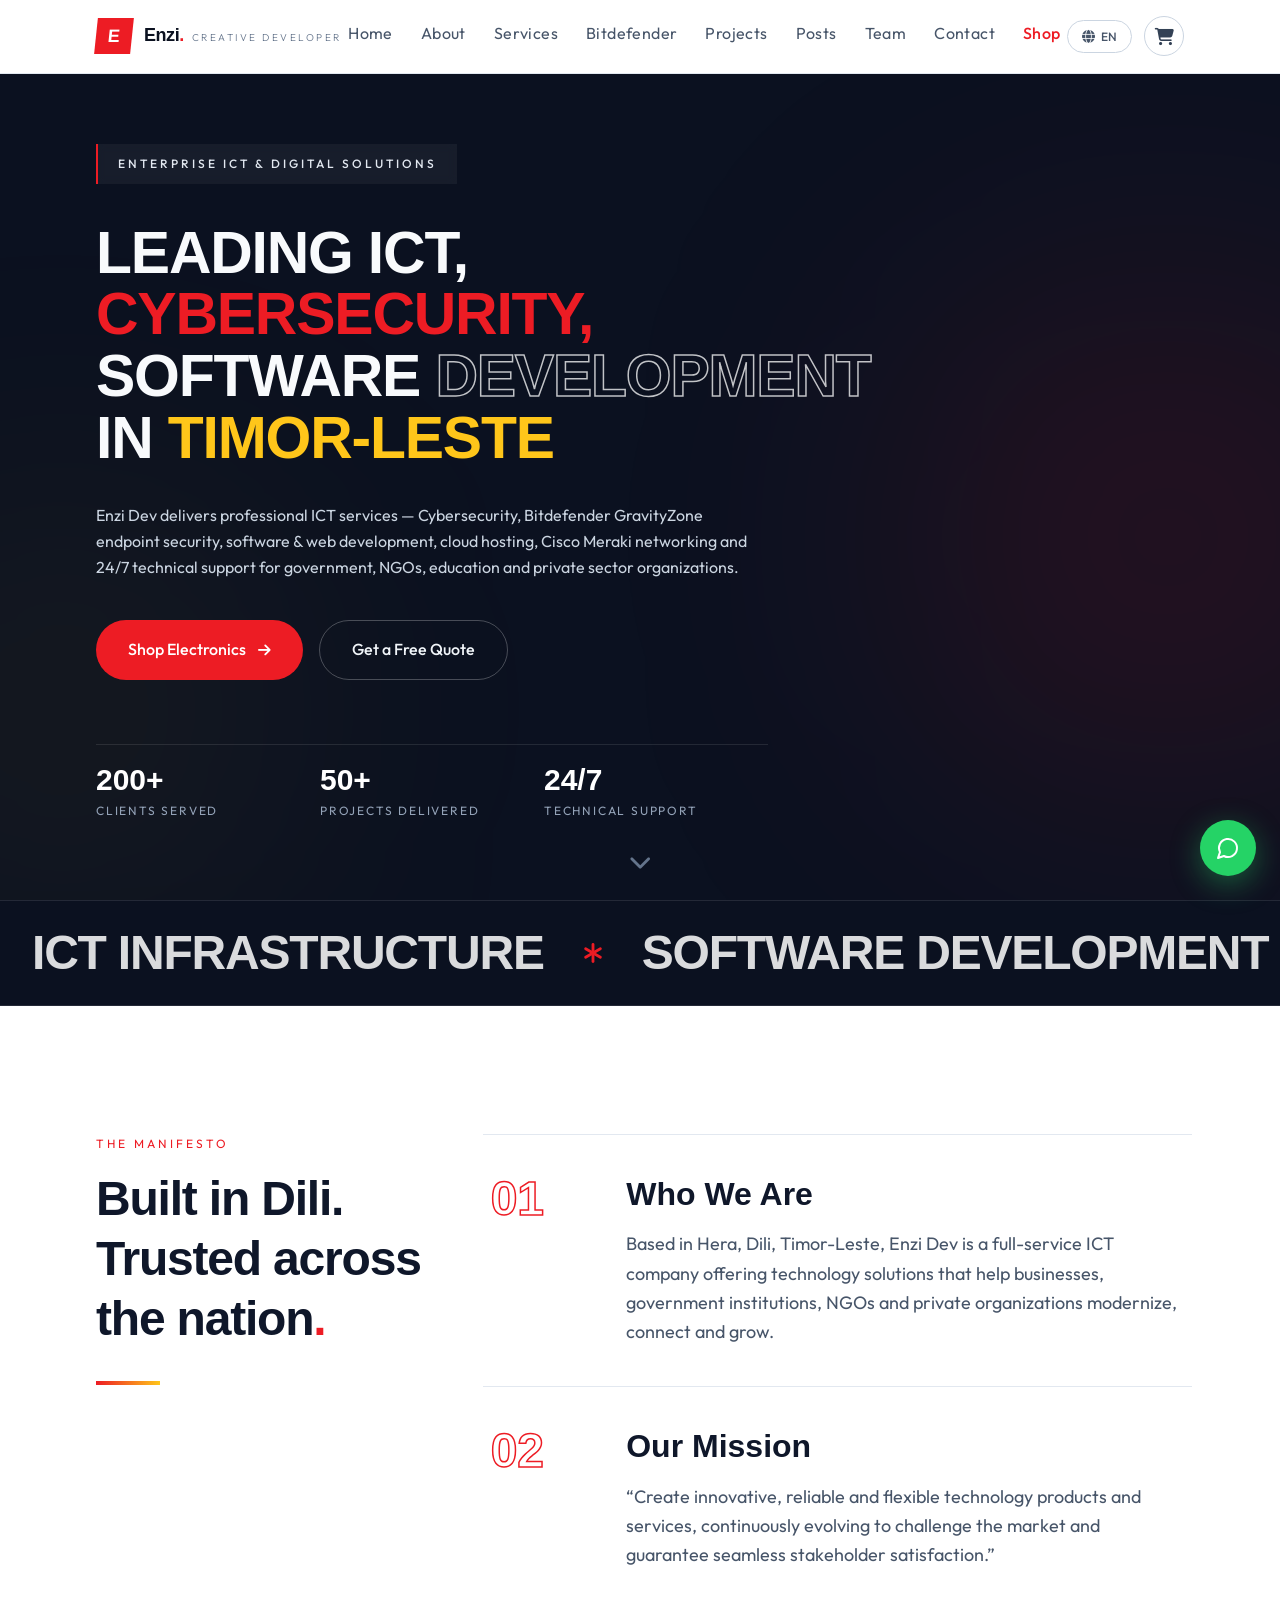
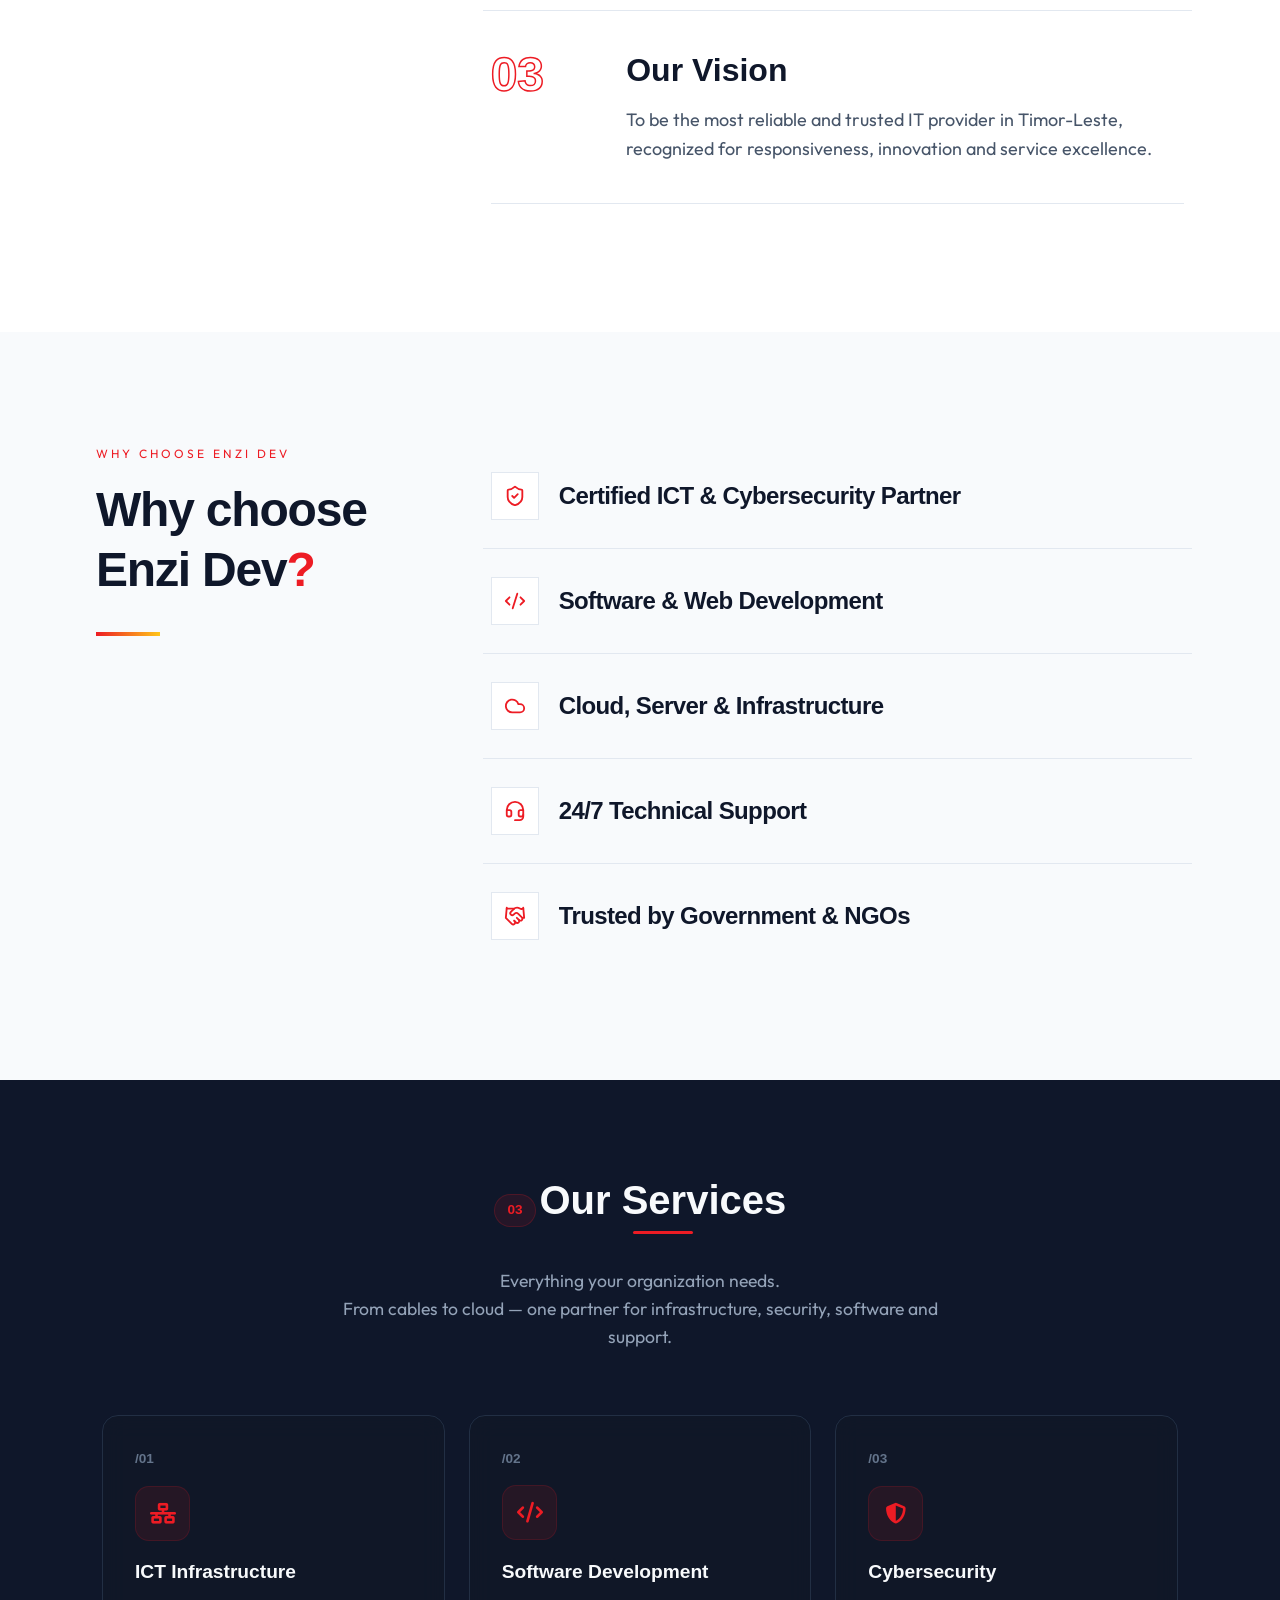
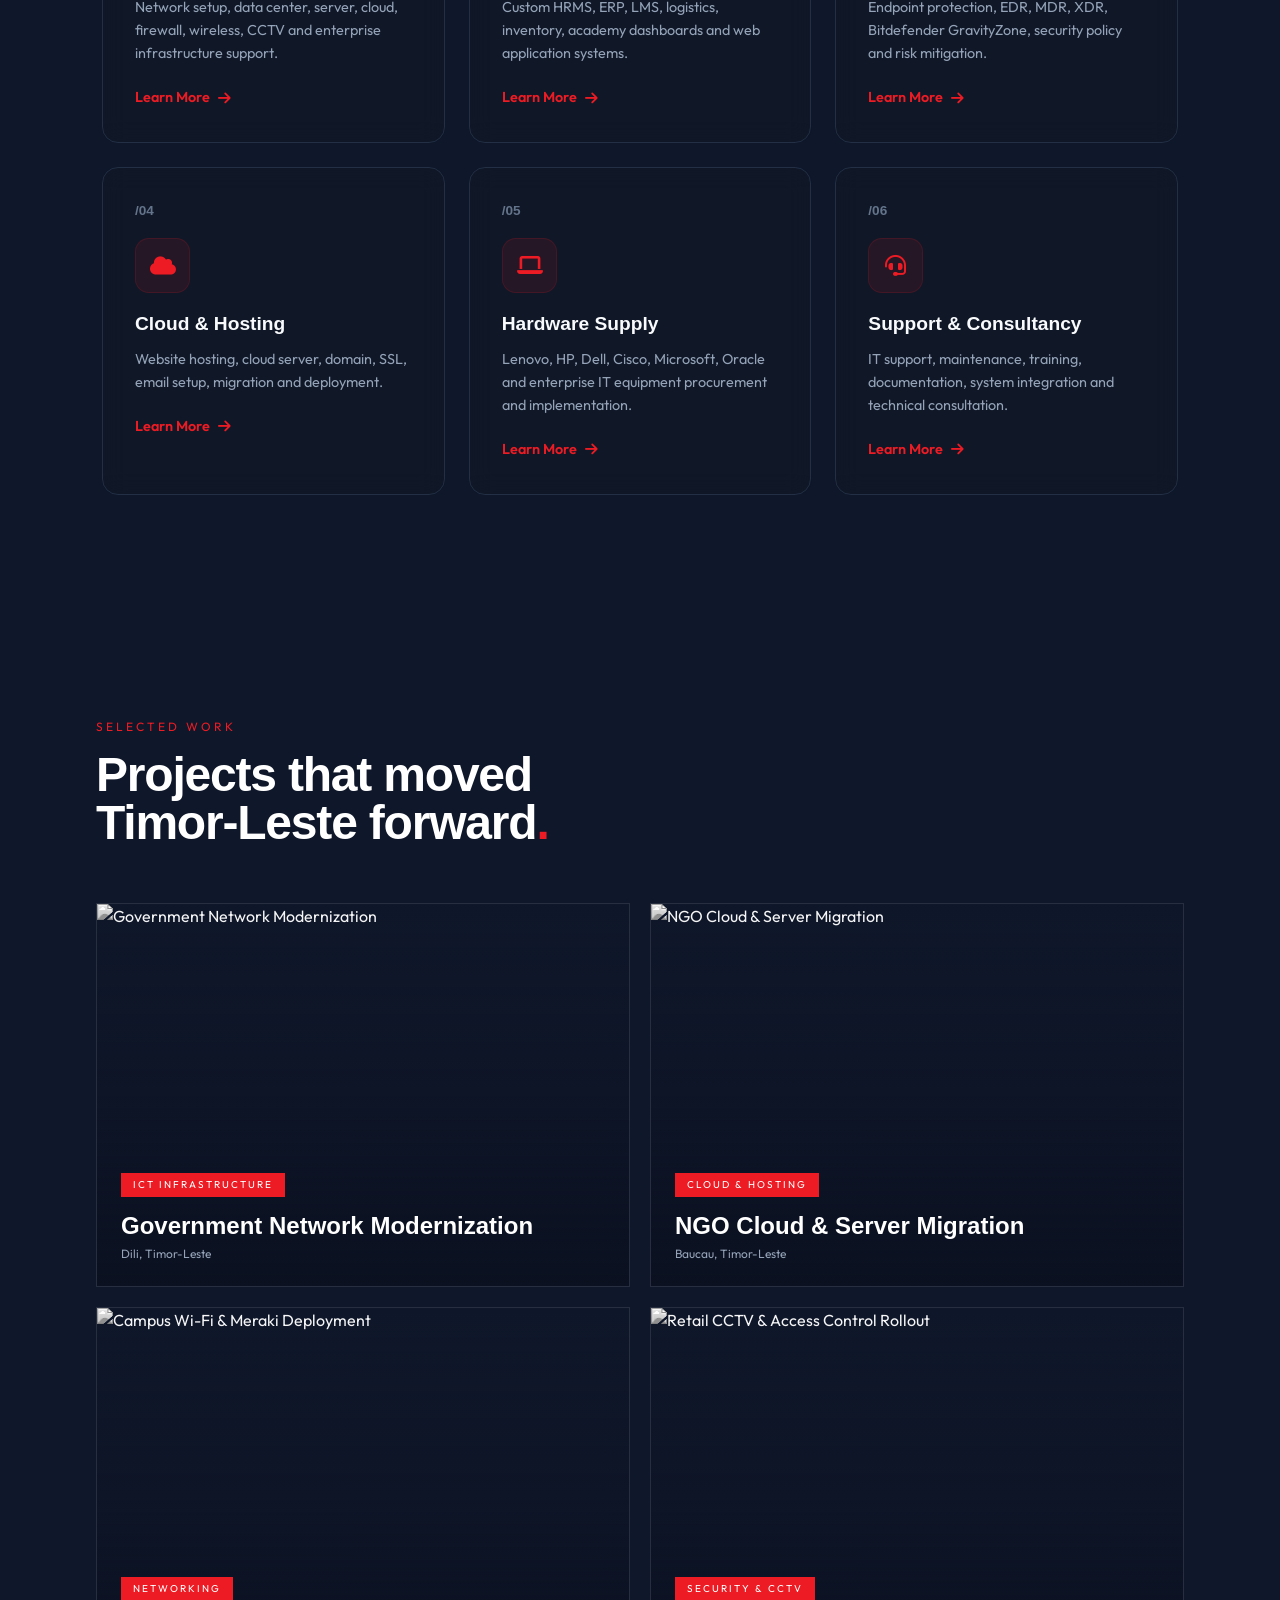
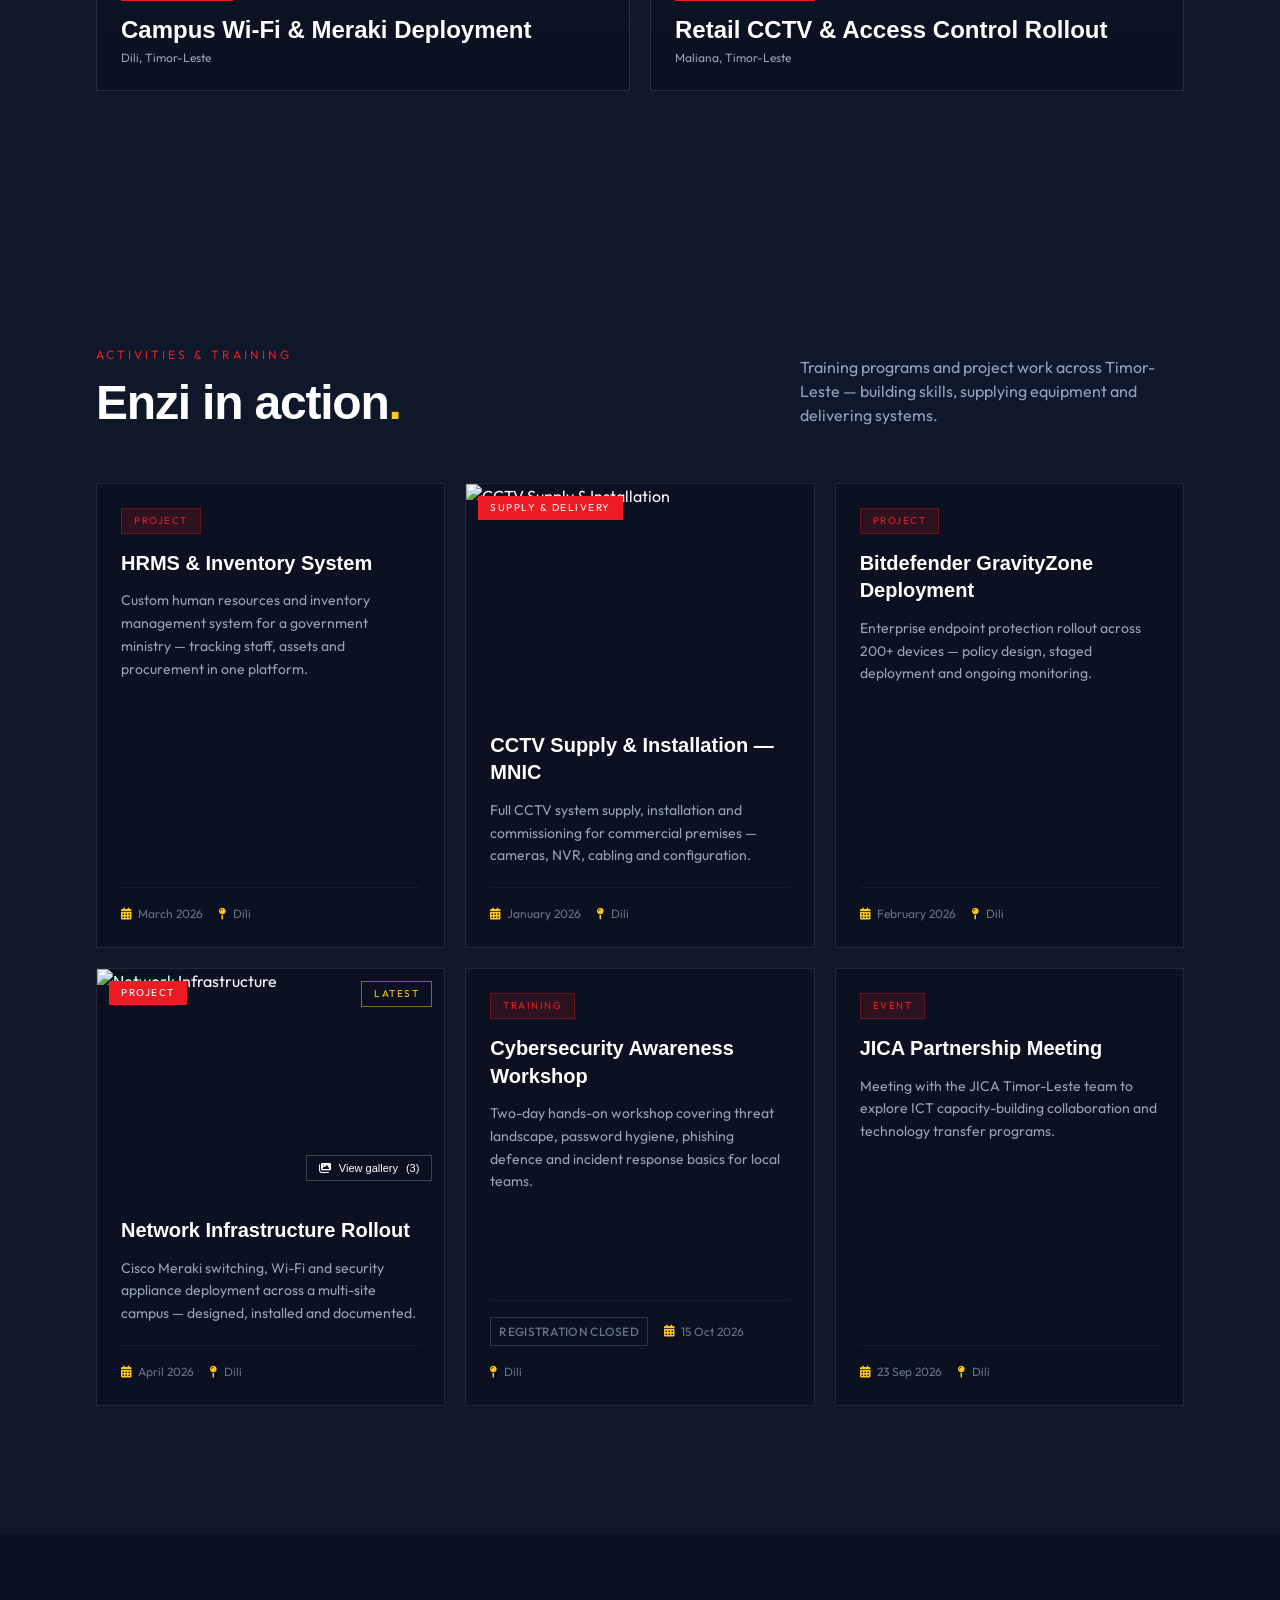
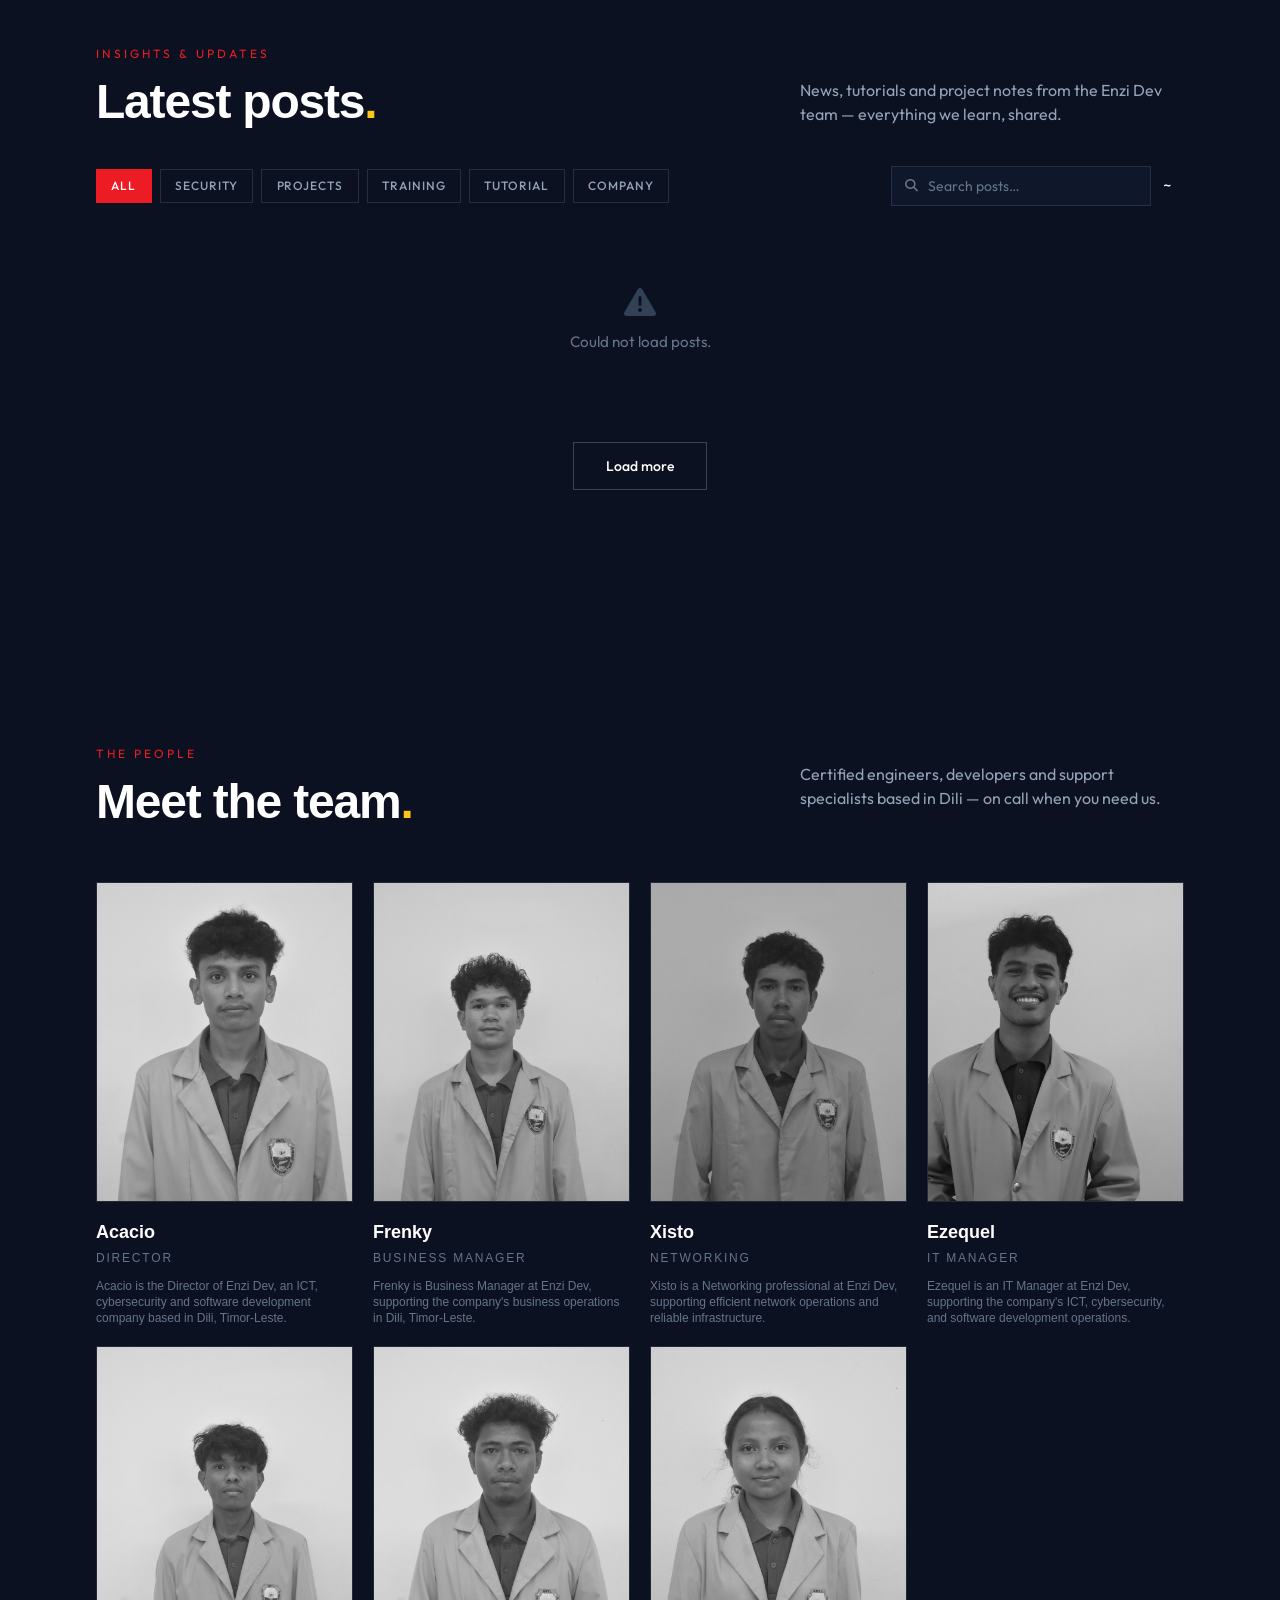
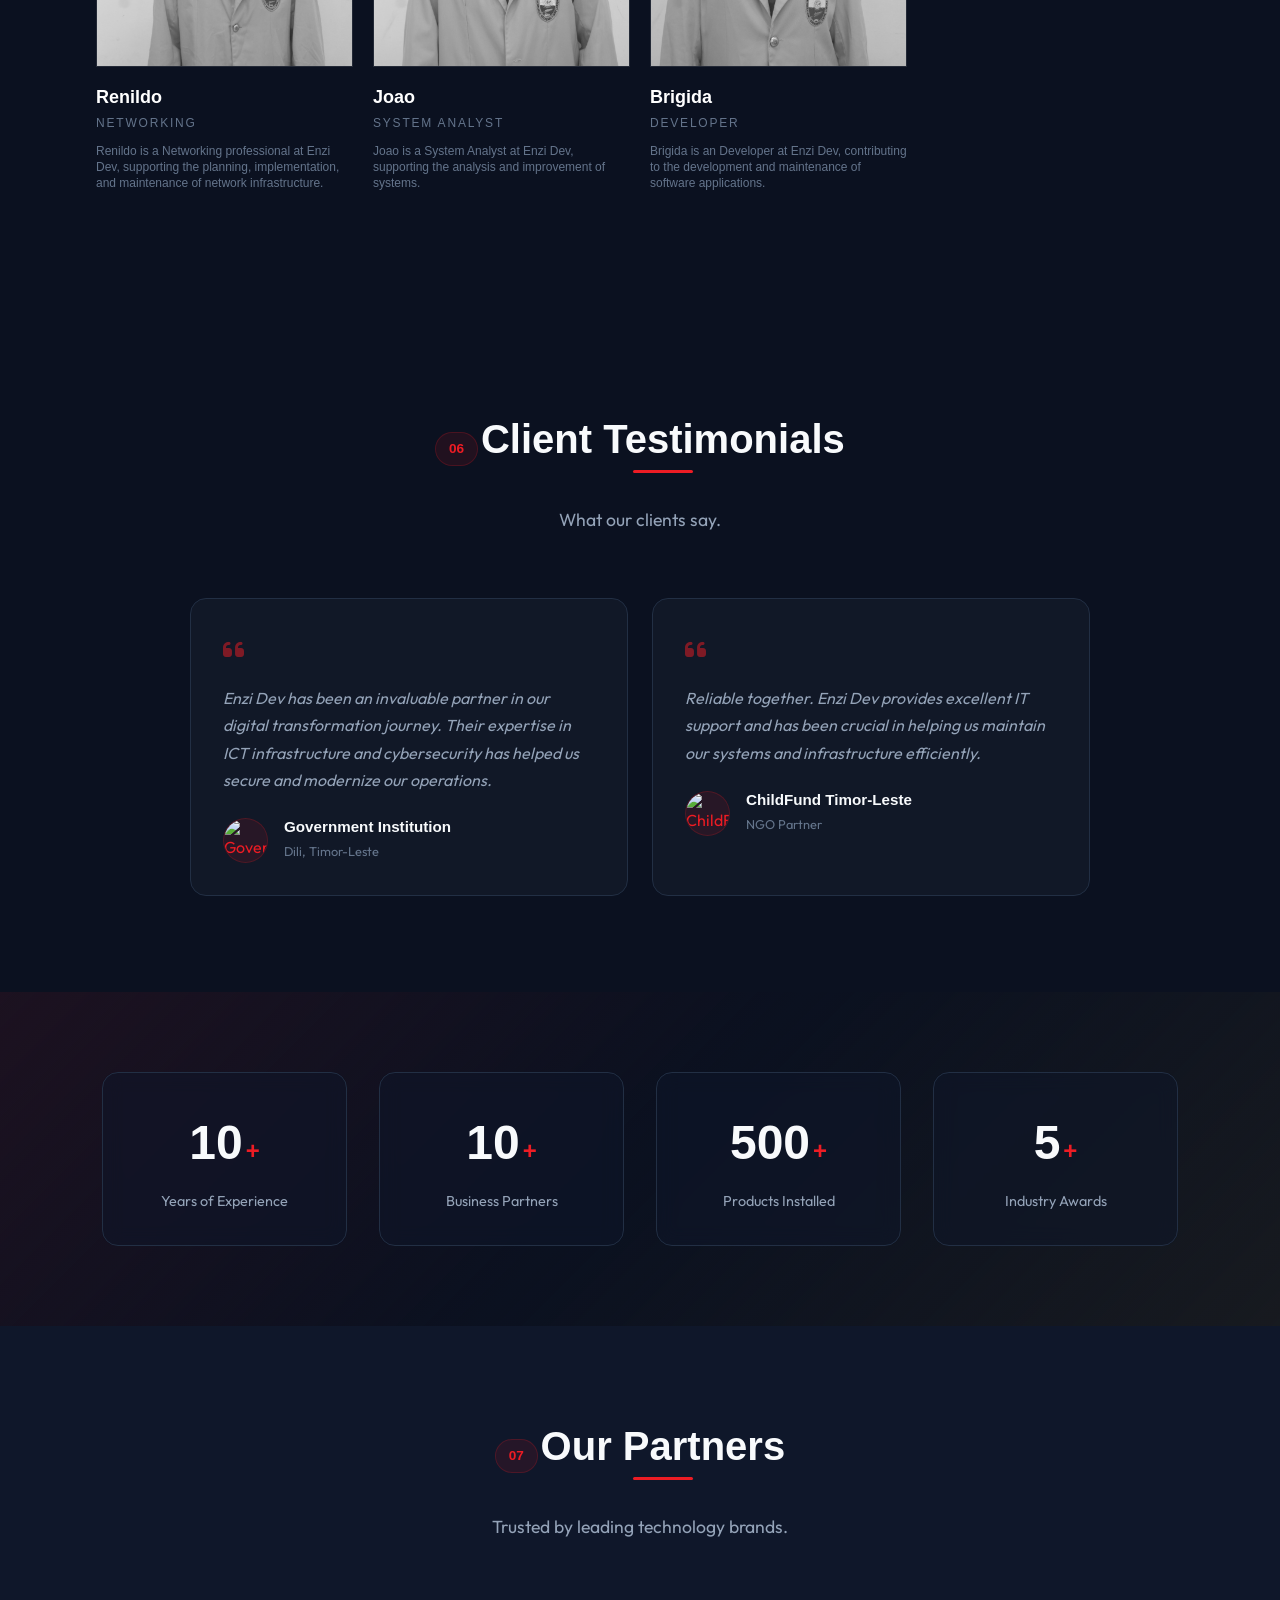
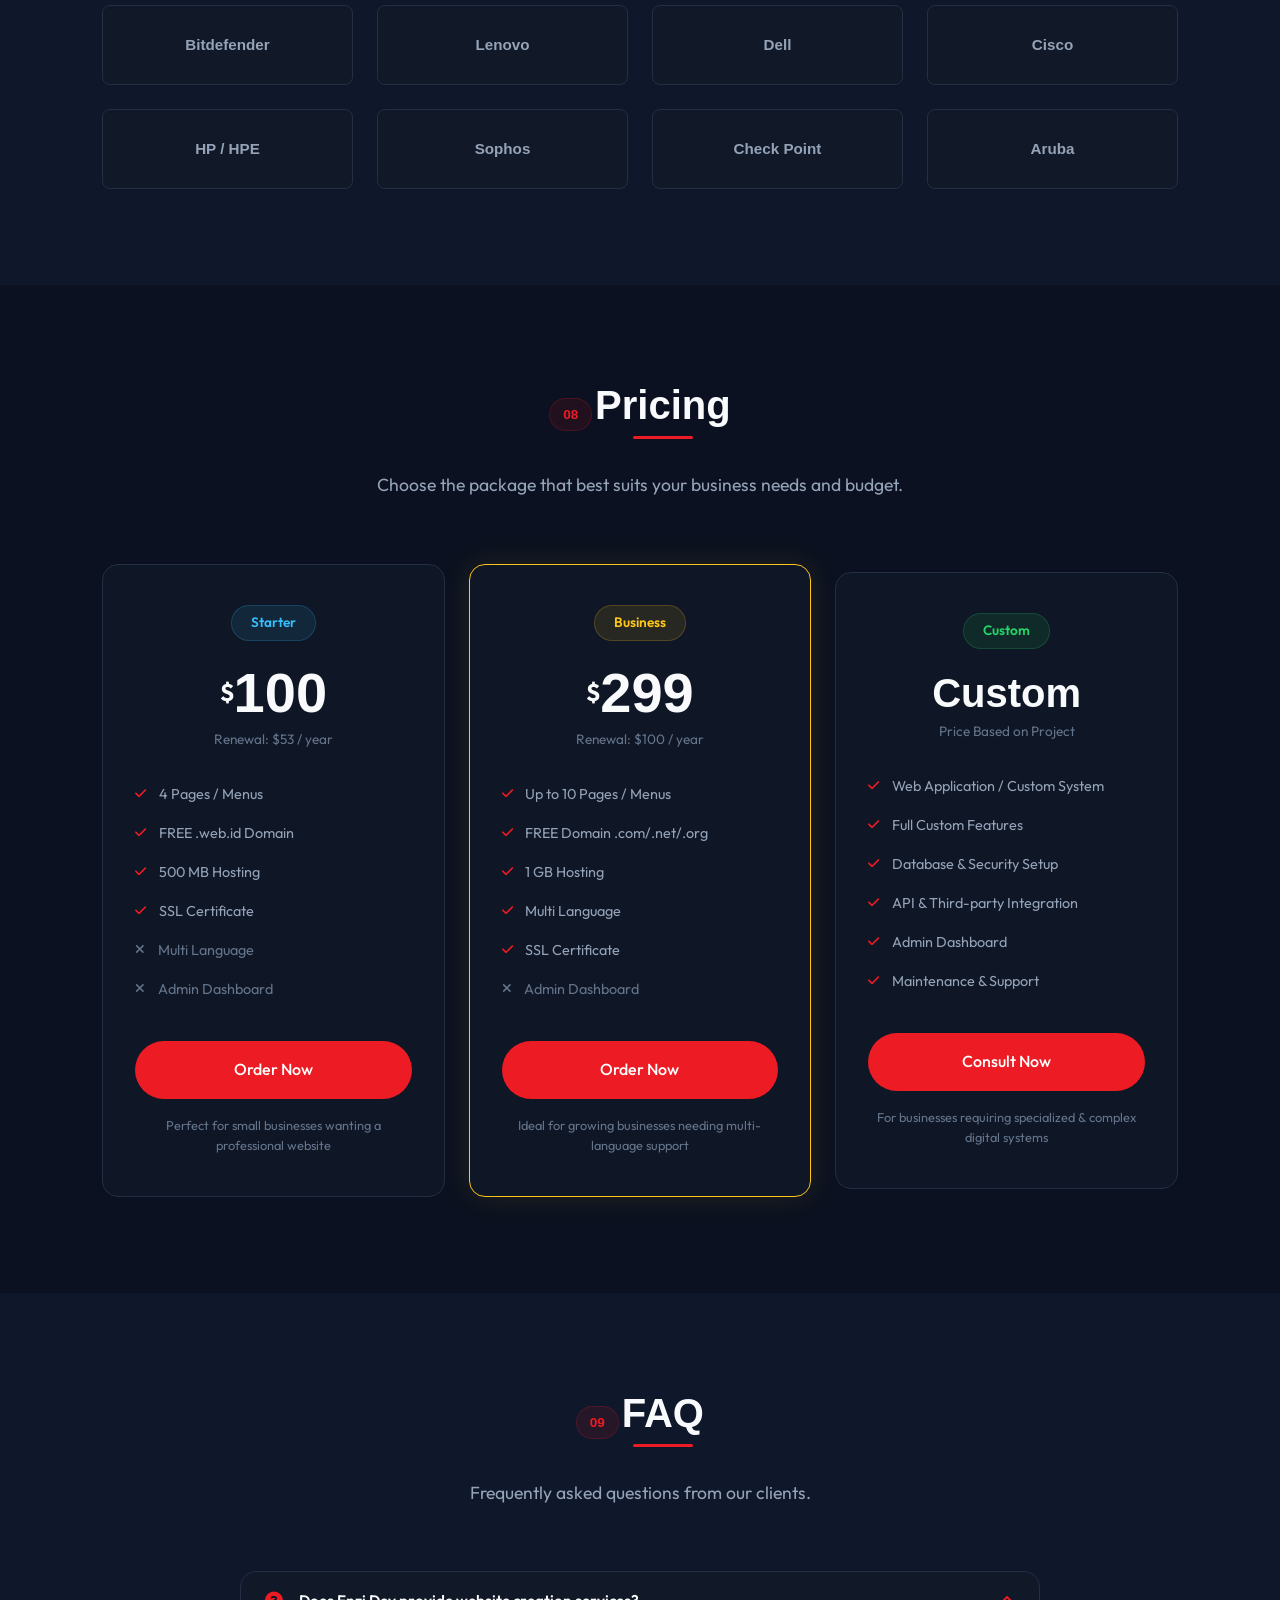
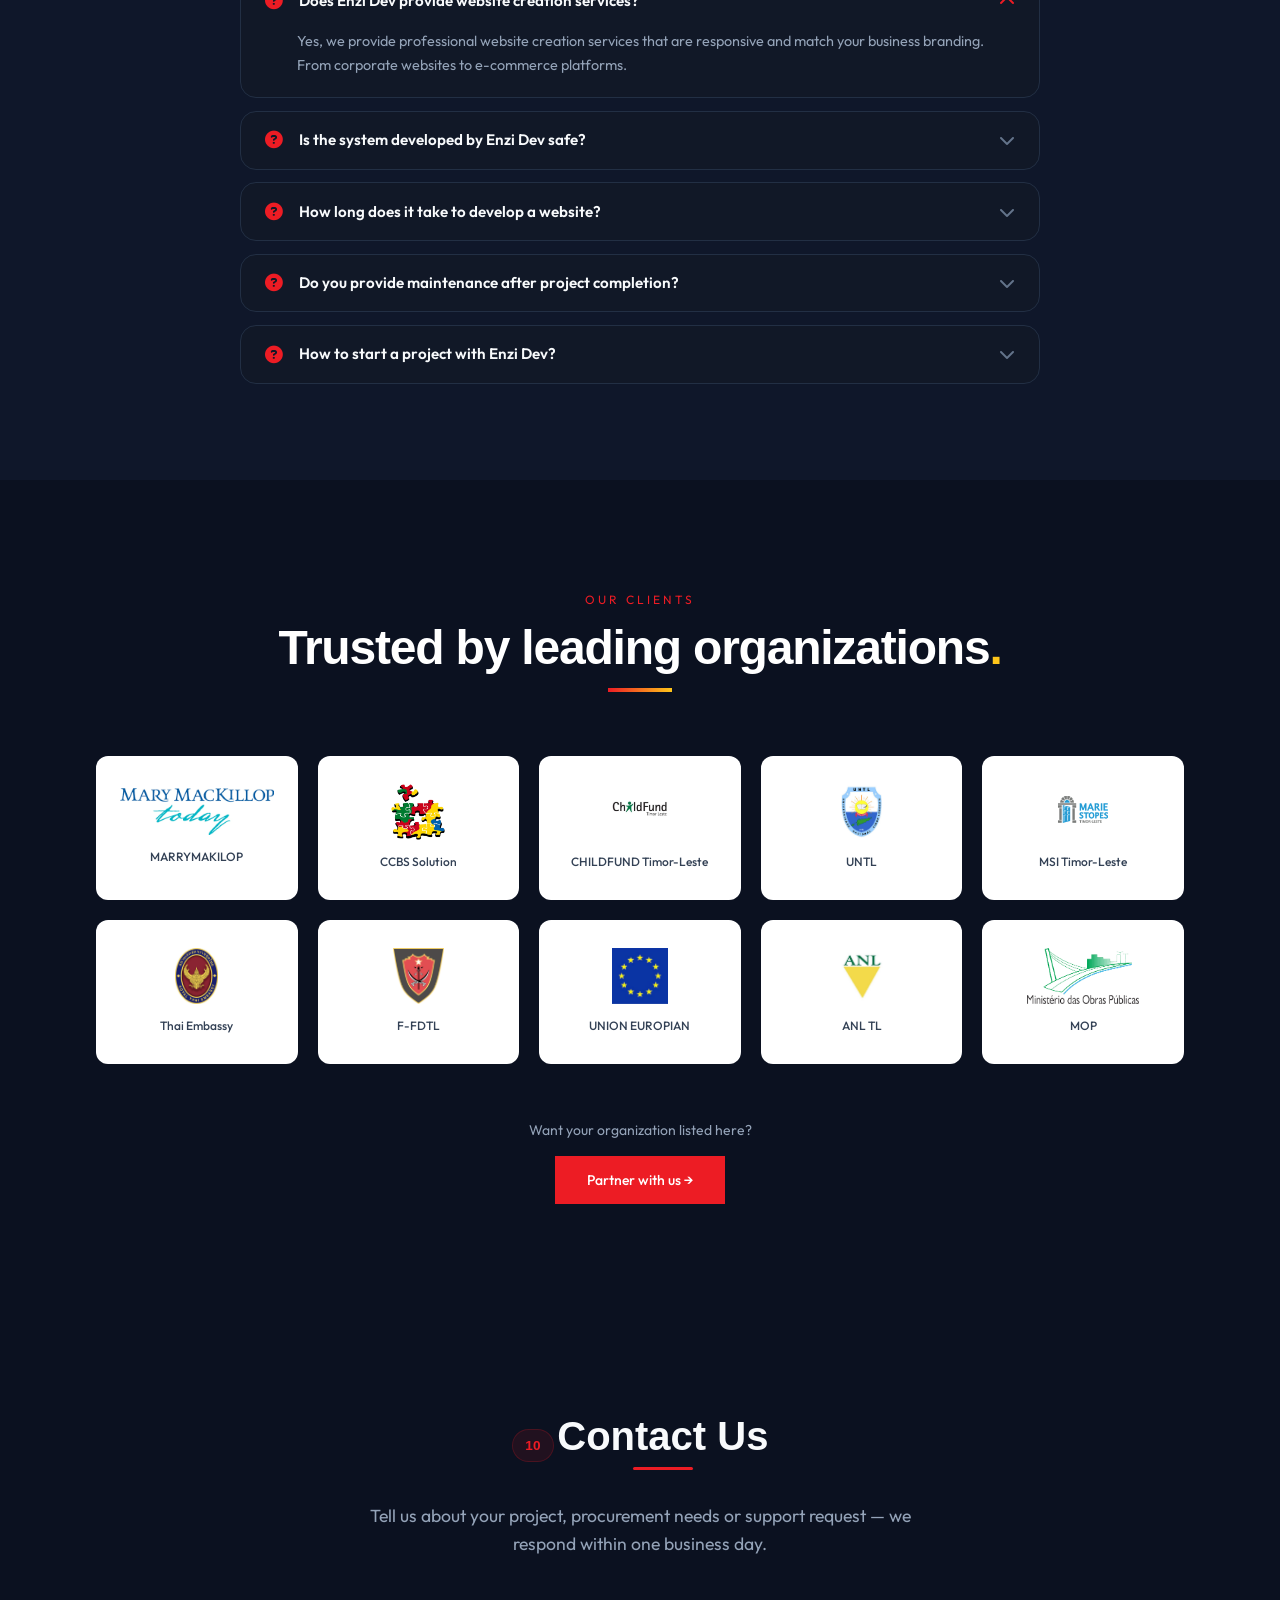
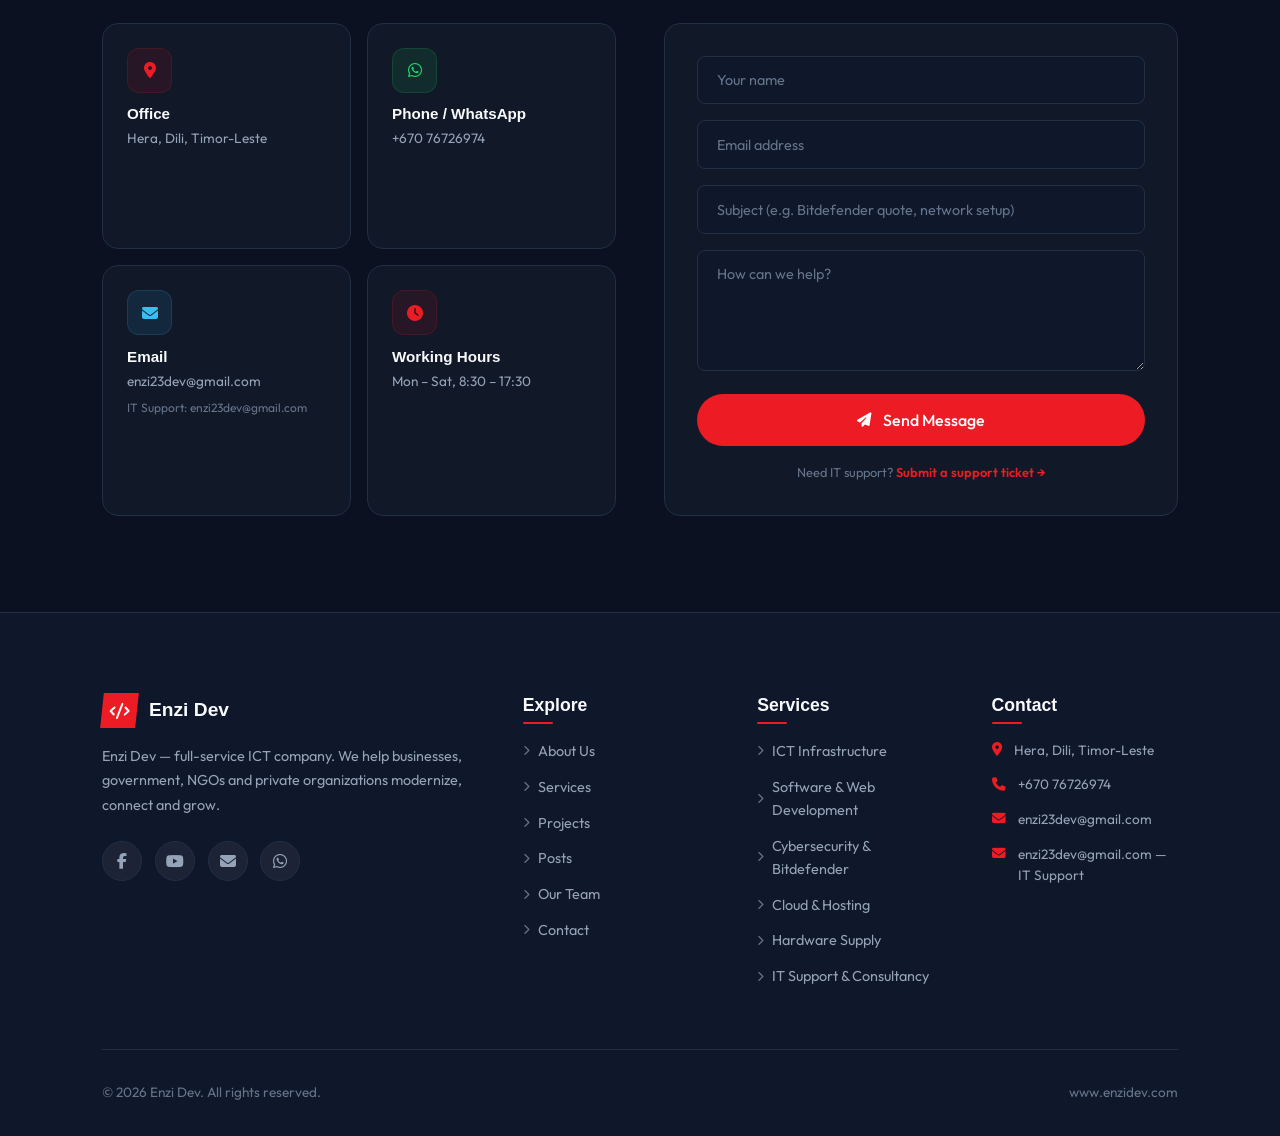
==== commit 84c19ab5: "Add home marquee strip replicating kinos" ====
--- a/website/index.html
+++ b/website/index.html
@@ -160,6 +160,22 @@
     </button>
   </section>
 
+  <!-- Marquee Strip (kinos exact) -->
+  <div class="marquee-strip" data-testid="marquee-strip">
+    <div class="marquee-track" id="marqueeTrack">
+      <span class="marquee-group">
+        <span class="marquee-item"><span data-i18n="marquee.item1">ICT Infrastructure</span><svg xmlns="http://www.w3.org/2000/svg" width="34" height="34" viewBox="0 0 24 24" fill="none" stroke="currentColor" stroke-width="2" stroke-linecap="round" stroke-linejoin="round"><path d="M12 6v12"/><path d="M17.196 9 6.804 15"/><path d="m6.804 9 10.392 6"/></svg></span>
+        <span class="marquee-item"><span data-i18n="marquee.item2">Software Development</span><svg xmlns="http://www.w3.org/2000/svg" width="34" height="34" viewBox="0 0 24 24" fill="none" stroke="currentColor" stroke-width="2" stroke-linecap="round" stroke-linejoin="round"><path d="M12 6v12"/><path d="M17.196 9 6.804 15"/><path d="m6.804 9 10.392 6"/></svg></span>
+        <span class="marquee-item"><span data-i18n="marquee.item3">Cybersecurity</span><svg xmlns="http://www.w3.org/2000/svg" width="34" height="34" viewBox="0 0 24 24" fill="none" stroke="currentColor" stroke-width="2" stroke-linecap="round" stroke-linejoin="round"><path d="M12 6v12"/><path d="M17.196 9 6.804 15"/><path d="m6.804 9 10.392 6"/></svg></span>
+        <span class="marquee-item"><span data-i18n="marquee.item4">Cloud &amp; Hosting</span><svg xmlns="http://www.w3.org/2000/svg" width="34" height="34" viewBox="0 0 24 24" fill="none" stroke="currentColor" stroke-width="2" stroke-linecap="round" stroke-linejoin="round"><path d="M12 6v12"/><path d="M17.196 9 6.804 15"/><path d="m6.804 9 10.392 6"/></svg></span>
+        <span class="marquee-item"><span data-i18n="marquee.item5">Hardware Supply</span><svg xmlns="http://www.w3.org/2000/svg" width="34" height="34" viewBox="0 0 24 24" fill="none" stroke="currentColor" stroke-width="2" stroke-linecap="round" stroke-linejoin="round"><path d="M12 6v12"/><path d="M17.196 9 6.804 15"/><path d="m6.804 9 10.392 6"/></svg></span>
+        <span class="marquee-item"><span data-i18n="marquee.item6">IT Consultancy</span><svg xmlns="http://www.w3.org/2000/svg" width="34" height="34" viewBox="0 0 24 24" fill="none" stroke="currentColor" stroke-width="2" stroke-linecap="round" stroke-linejoin="round"><path d="M12 6v12"/><path d="M17.196 9 6.804 15"/><path d="m6.804 9 10.392 6"/></svg></span>
+        <span class="marquee-item"><span data-i18n="marquee.item7">24/7 Support</span><svg xmlns="http://www.w3.org/2000/svg" width="34" height="34" viewBox="0 0 24 24" fill="none" stroke="currentColor" stroke-width="2" stroke-linecap="round" stroke-linejoin="round"><path d="M12 6v12"/><path d="M17.196 9 6.804 15"/><path d="m6.804 9 10.392 6"/></svg></span>
+        <span class="marquee-item"><span data-i18n="marquee.item8">Web Development</span><svg xmlns="http://www.w3.org/2000/svg" width="34" height="34" viewBox="0 0 24 24" fill="none" stroke="currentColor" stroke-width="2" stroke-linecap="round" stroke-linejoin="round"><path d="M12 6v12"/><path d="M17.196 9 6.804 15"/><path d="m6.804 9 10.392 6"/></svg></span>
+      </span>
+    </div>
+  </div>
+
   <!-- About Section -->
   <section class="section-about" id="about">
     <div class="about-container">
--- a/website/css/style.css
+++ b/website/css/style.css
@@ -928,6 +928,69 @@
   color: var(--text-muted);
   max-width: 600px;
   margin: 1.5rem auto 0;
+}
+
+/* ===== Marquee Strip (kinos exact) ===== */
+.marquee-strip {
+  background: var(--bg-primary);
+  border-top: 1px solid rgba(255, 255, 255, 0.1);
+  border-bottom: 1px solid rgba(255, 255, 255, 0.1);
+  padding: 1.75rem 0;
+  overflow: hidden;
+}
+
+.marquee-track {
+  display: flex;
+  width: max-content;
+  animation: marquee-scroll var(--marquee-duration, 60s) linear infinite;
+}
+
+.marquee-strip:hover .marquee-track {
+  animation-play-state: paused;
+}
+
+.marquee-group {
+  display: flex;
+  flex-shrink: 0;
+}
+
+.marquee-item {
+  display: flex;
+  align-items: center;
+}
+
+.marquee-item > span {
+  font-family: var(--font-display);
+  text-transform: uppercase;
+  font-weight: 600;
+  font-size: 1.875rem;
+  line-height: 1;
+  color: rgba(255, 255, 255, 0.85);
+  letter-spacing: -0.025em;
+  margin: 0 2rem;
+  white-space: nowrap;
+}
+
+.marquee-item svg {
+  color: var(--primary);
+  width: 34px;
+  height: 34px;
+  flex-shrink: 0;
+}
+
+@keyframes marquee-scroll {
+  from {
+    transform: translateX(0);
+  }
+  to {
+    transform: translateX(-50%);
+  }
+}
+
+@media (min-width: 768px) {
+  .marquee-item > span {
+    font-size: 3rem;
+  }
 }
 
 /* ===== About Section ===== */
